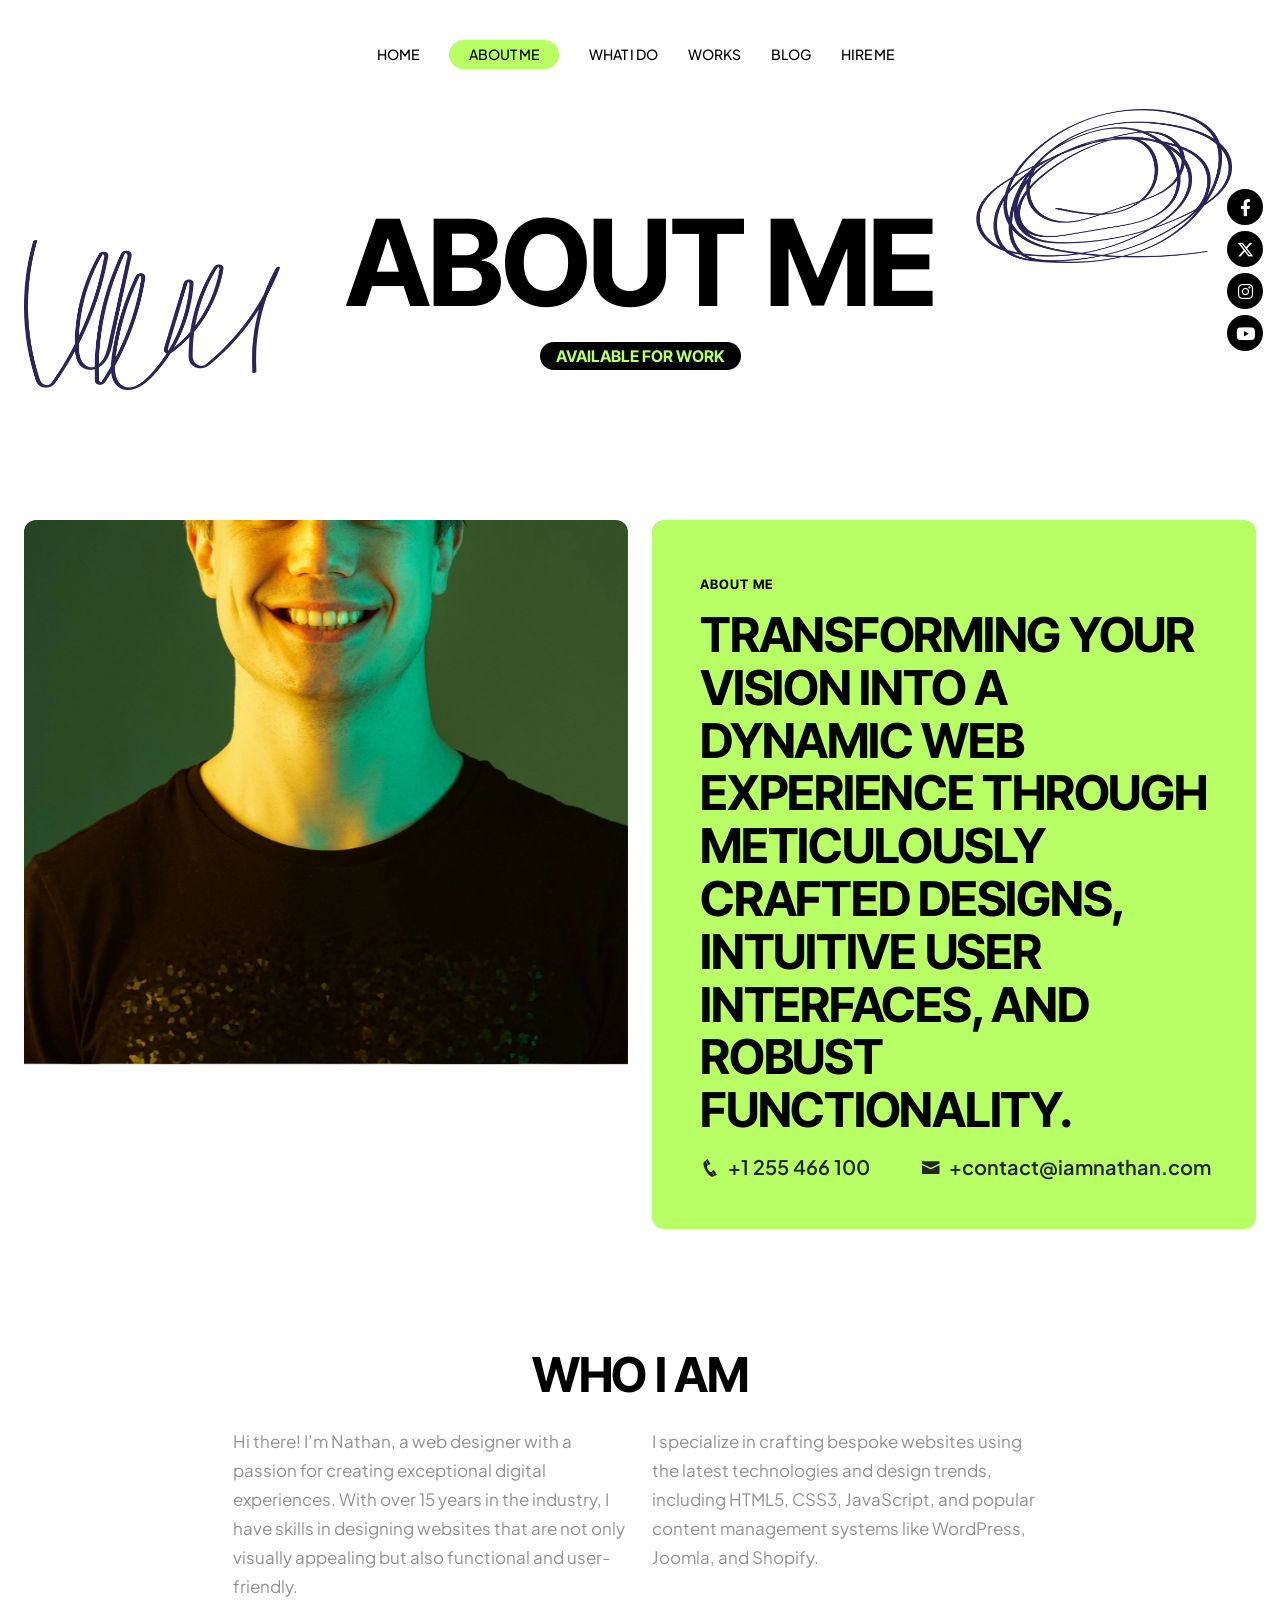
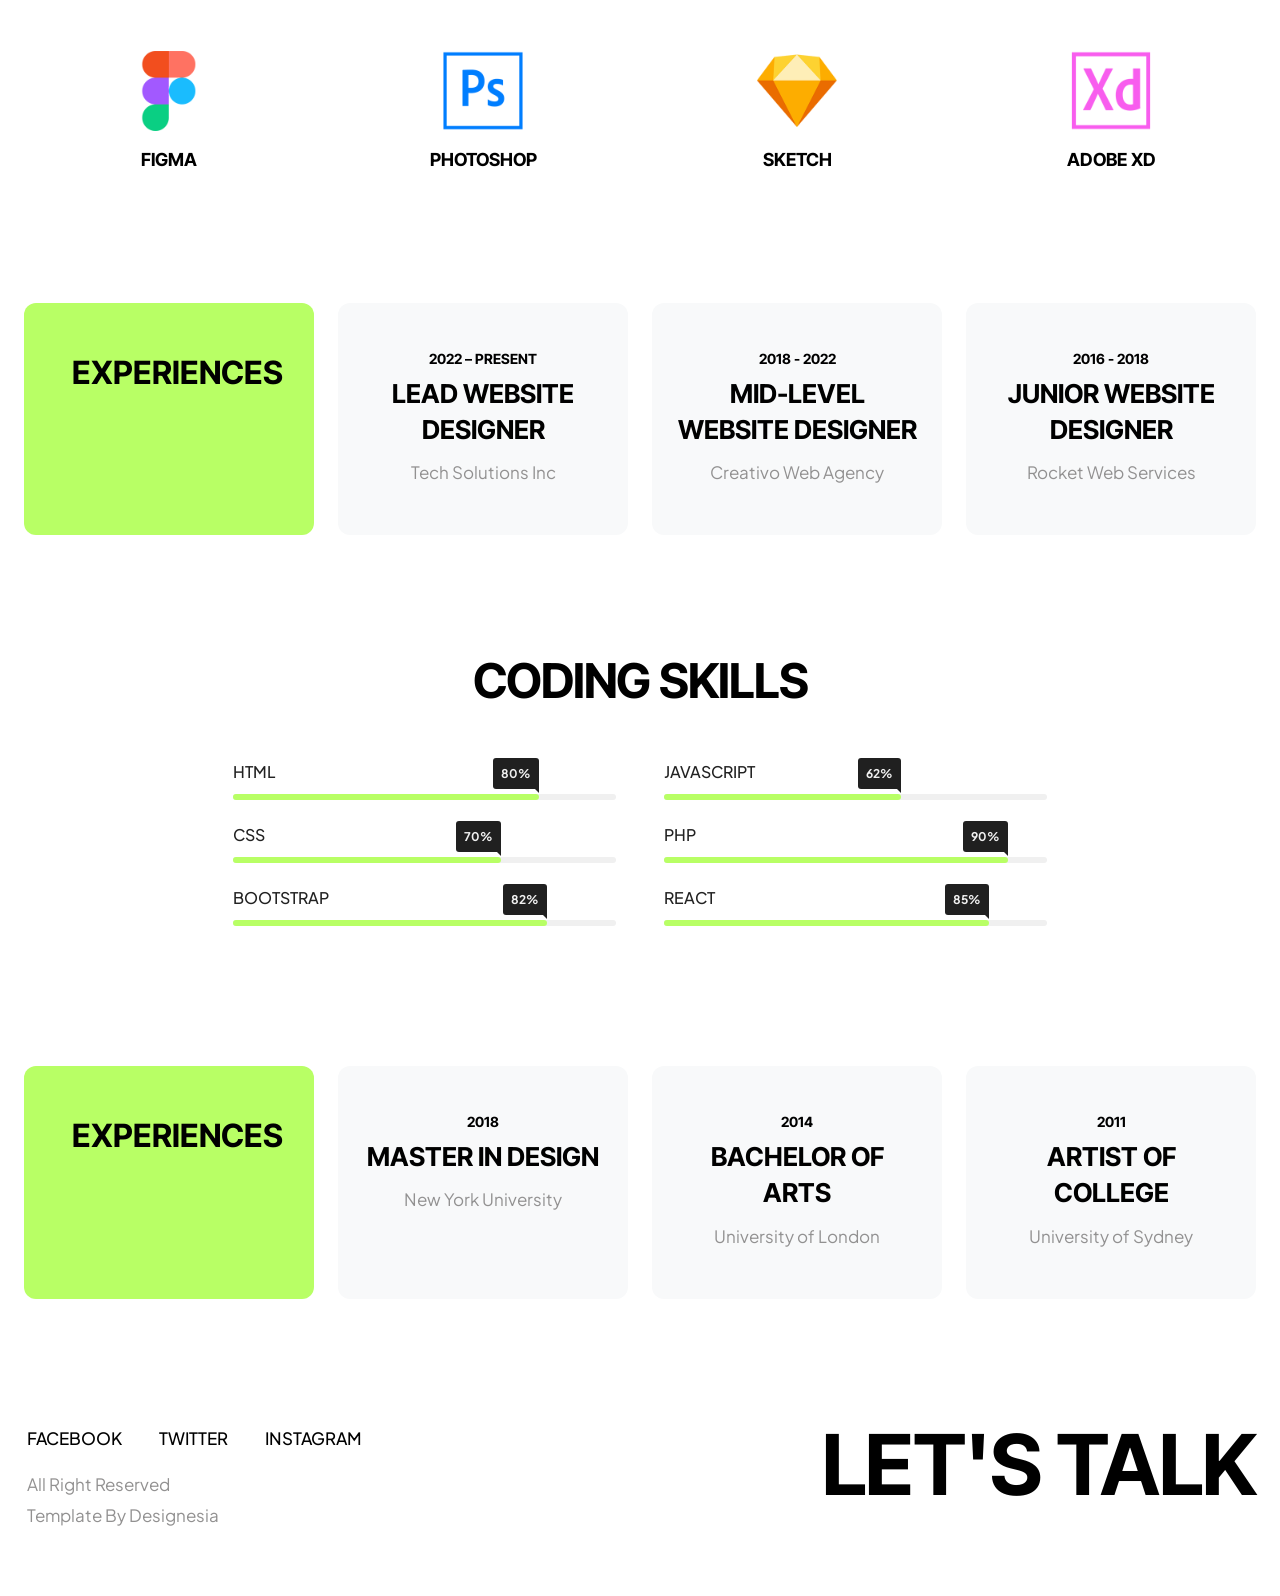
==== about.html @ c513e752 "update file" ====
<!DOCTYPE html>
<html lang="en">

<head>
    <title>Nathan Personal Website</title>
    <link rel="icon" href="images/icon.webp" type="image/gif" sizes="16x16">
    <meta content="text/html;charset=utf-8" http-equiv="Content-Type">
    <meta content="width=device-width, initial-scale=1.0" name="viewport" >
    <meta content="" name="description" >
    <meta content="" name="keywords" >
    <meta content="" name="author" >
    <!-- CSS Files
    ================================================== -->
    <link href="css/bootstrap.min.css" rel="stylesheet" type="text/css" id="bootstrap">
    <link href="css/plugins.css" rel="stylesheet" type="text/css" >
    <link href="css/style.css" rel="stylesheet" type="text/css" >
    <link href="css/coloring.css" rel="stylesheet" type="text/css" >
    <!-- color scheme -->
    <link id="colors" href="css/colors/scheme-01.css" rel="stylesheet" type="text/css" >
    <!-- color scheme -->
    <link href="css/07_custom.css" rel="stylesheet" type="text/css" >
</head>
<body>
    <div id="wrapper">
        
        <!-- page preloader begin -->
        <div id="de-loader"></div>
        <!-- page preloader close -->

        <!-- content begin -->
        <div class="section-dark no-bottom no-top" id="content">

            <div id="top"></div>

            <section class="p-4">
                <div class="container-fluid">
                    <div class="row">
                        <div class="col-lg-12">
                            <div class="text-center pt-3 text-uppercase d-menu-1 fs-14 fw-bold wow" data-wow-delay=".3s">
                                <ul>
                                    <li><a href="07_index.html">Home</a></li>
                                    <li class="active"><a href="07_about.html">About Me</a></li>
                                    <li><a href="07_services.html">What I Do</a></li>
                                    <li><a href="07_works.html">Works</a></li>
                                    <li><a href="07_blog.html">Blog</a></li>
                                    <li><a href="07_contact.html">Hire Me</a></li>
                                </ul>
                            </div>
                        </div>
                    </div>
                </div>
            </section>

            <section id="subheader" class="relative">
                <div class="container-fluid">
                    <div class="row justify-content-center">
                        <div class="col-lg-12 text-center">
                            <h1 class="fs-120 fs-xs-60 text-resize-h1 lh-0-75 mb-4">About Me</h1>
                            <h4 class="id-color bg-dark d-inline rounded-20 p-1 px-3 fs-16">Available for Work</h4>
                            <div class="spacer-single"></div>
                        </div>
                    </div>
                </div>

                <div class="sc-icons dark abs abs-middle end-0 me-4">
                    <a href="#"><i class="fa-brands fa-facebook-f"></i></a>
                    <a href="#"><i class="fa-brands fa-x-twitter"></i></a>
                    <a href="#"><i class="fa-brands fa-instagram"></i></a>
                    <a href="#"><i class="fa-brands fa-youtube"></i></a>
                </div>

                <img src="images/misc/scratches-1.webp" class="w-20 ms-4 abs abs-middle" alt="">
                <img src="images/misc/scratches-2.webp" class="w-20 me-5 abs top-0 end-0" alt="">
            </section>

            <section class="no-top px-4">
                <div class="container-fluid">                    
                    <div class="row g-4">
                        <div class="col-xl-6">
                            <div class="relative jarallax auto-height rounded-1 overflow-hidden wow fadeInUp" data-wow-delay=".6s">
                                <img src="images/misc/4.webp" class="jarallax-img" alt="">
                            </div>
                        </div>
                        <div class="col-xl-6">
                            <div class="relative rounded-1 overflow-hidden p-lg-5 p-4 pb-5 wow bg-color h-100 fadeInUp" data-wow-delay=".6s">
                                <div class="align-middle">
                                    <div class="subtitle">About Me</div>
                                    <h2 class="pb-4">Transforming your vision into a dynamic web experience through meticulously crafted designs, intuitive user interfaces, and robust functionality.</h2>
                                </div>

                                <div class="abs bottom-0 text-dark fs-20 pb-5">
                                    <div class="d-inline fw-600 me-5"><i class="icofont-phone me-2"></i>+1 255 466 100</div>
                                    <div class="d-inline fw-600"><i class="icofont-envelope me-2"></i>+contact@iamnathan.com</div>
                                </div>
                            </div>
                        </div>
                    </div>
            </section>

            <section class="no-top px-4">
                <div class="container-fluid">                    
                    <div class="row g-4 justify-content-center">                        
                        <div class="col-xl-8">
                            <div class="relative fadeInUp" data-wow-delay=".6s">
                                <div class="text-center">
                                    <h2>Who I Am</h2>  
                                </div>

                                <div class="row">
                                    <div class="col-lg-6">
                                        <p>Hi there! I’m Nathan, a web designer with a passion for creating exceptional digital experiences. With over 15 years in the industry, I have skills in designing websites that are not only visually appealing but also functional and user-friendly.</p>
                                    </div>

                                    <div class="col-lg-6">
                                        <p>I specialize in crafting bespoke websites using the latest technologies and design trends, including HTML5, CSS3, JavaScript, and popular content management systems like WordPress, Joomla, and Shopify.</p>
                                    </div>
                                </div>
                            </div>
                        </div>
                    </div>

                    <div class="spacer-single"></div>

                    <div class="row g-4">
                        <div class="col-md-3 rounded-1 wow fadeInRight" data-wow-delay=".4s">
                            <div class="text-center">
                                <img src="images/logo/figma.webp" class="w-80px mb-3" alt="">
                                <h4>Figma</h4>
                            </div>
                        </div>

                        <div class="col-md-3 rounded-1 wow fadeInRight" data-wow-delay=".5s">
                            <div class="text-center">
                                <img src="images/logo/photoshop.webp" class="w-80px mb-3" alt="">
                                <h4>Photoshop</h4>
                            </div>
                        </div>

                        <div class="col-md-3 rounded-1 wow fadeInRight" data-wow-delay=".6s">
                            <div class="text-center">
                                <img src="images/logo/sketch.webp" class="w-80px mb-3" alt="">
                                <h4>Sketch</h4>
                            </div>
                        </div>

                        <div class="col-md-3 rounded-1 wow fadeInRight" data-wow-delay=".7s">
                            <div class="text-center">
                                <img src="images/logo/xd.webp" class="w-80px mb-3" alt="">
                                <h4>Adobe XD</h4>
                            </div>
                        </div>
                    </div>
            </section>

            <section class="no-top px-4">
                <div class="container-fluid">  
                    <div class="row g-4">
                        <div class="col-xl-3">
                            <div class="relative rounded-1 overflow-hidden p-lg-5 p-4 wow bg-color h-100 fadeInUp">
                                <h3 class="fs-32">Experiences</h3>
                            </div>
                        </div>
                        <div class="col-md-3 text-center wow fadeInRight" data-wow-delay=".4s">
                            <div class="p-4 py-lg-5 py-4 bg-light h-100 rounded-1">
                                <h6>2022 – Present</h6>
                                <h3>Lead Website Designer</h3>
                                <p class="mb-0">Tech Solutions Inc</p>
                            </div>
                        </div>

                        <div class="col-md-3 text-center wow fadeInRight" data-wow-delay=".5s">
                            <div class="p-4 py-lg-5 py-4 bg-light h-100 rounded-1">
                                <h6>2018 - 2022</h6>
                                <h3>Mid-Level Website Designer</h3>
                                <p class="mb-0">Creativo Web Agency</p>
                            </div>
                        </div>

                        <div class="col-md-3 text-center wow fadeInRight" data-wow-delay=".6s">
                            <div class="p-4 py-lg-5 py-4 bg-light h-100 rounded-1">
                                <h6>2016 - 2018</h6>
                                <h3>Junior Website Designer</h3>
                                <p class="mb-0">Rocket Web Services</p>
                            </div>
                        </div>
                    </div>
                </div>
            </section>            

            <section class="no-top px-4">
                <div class="container-fluid">  
                    <div class="row g-4 justify-content-center">
                        <div class="col-lg-12">
                            <div class="text-center">
                                <h2>Coding Skills</h2>
                            </div>
                        </div>

                        <div class="col-lg-8">                            
                            <div class="row g-4 gx-5">
                                <div class="col-md-6 wow fadeInRight" data-wow-delay=".4s">
                                    <div class="d-skills-bar">
                                      <div class="d-bar">
                                        <div class="d-skill" data-value="80%">
                                            <div class="d-info">
                                              <span>HTML</span>
                                            </div>
                                            <div class="d-progress-line"><span class="d-fill-line"></span></div>
                                        </div>

                                        <div class="d-skill" data-value="70%">
                                            <div class="d-info">
                                              <span>CSS</span>
                                            </div>
                                            <div class="d-progress-line"><span class="d-fill-line"></span></div>
                                        </div>

                                        <div class="d-skill" data-value="82%">
                                            <div class="d-info">
                                              <span>BOOTSTRAP</span>
                                            </div>
                                            <div class="d-progress-line"><span class="d-fill-line"></span></div>
                                        </div>

                                    </div>
                                </div>
                            </div>

                            <div class="col-md-6 wow fadeInRight" data-wow-delay=".5s">
                                <div class="d-skills-bar">
                                    <div class="d-bar">
                                        <div class="d-skill" data-value="62%">
                                            <div class="d-info">
                                              <span>JAVASCRIPT</span>
                                            </div>
                                            <div class="d-progress-line"><span class="d-fill-line"></span></div>
                                        </div>

                                        <div class="d-skill" data-value="90%">
                                            <div class="d-info">
                                              <span>PHP</span>
                                            </div>
                                            <div class="d-progress-line"><span class="d-fill-line"></span></div>
                                        </div>

                                        <div class="d-skill" data-value="85%">
                                            <div class="d-info">
                                              <span>REACT</span>
                                            </div>
                                            <div class="d-progress-line"><span class="d-fill-line"></span></div>
                                        </div>
                                    </div>
                                </div>
                            </div>

                        </div>
                    </div>
                </div>
            </section>

            <section class="no-top px-4">
                <div class="container-fluid">  
                    <div class="row g-4">
                        <div class="col-md-3">
                            <div class="relative rounded-1 overflow-hidden p-lg-5 p-4 wow bg-color h-100 fadeInUp">
                                <h3 class="fs-32">Experiences</h3>
                            </div>
                        </div>
                        
                        <div class="col-md-3 text-center wow fadeInRight" data-wow-delay=".4s">
                            <div class="p-4 py-lg-5 py-4 bg-light h-100 rounded-1">
                                <h6>2018</h6>
                                <h3>Master in Design</h3>
                                <p class="mb-0">New York University</p>
                            </div>
                        </div>

                        <div class="col-md-3 text-center wow fadeInRight" data-wow-delay=".5s">
                            <div class="p-4 py-lg-5 py-4 bg-light h-100 rounded-1">
                                <h6>2014</h6>
                                <h3>Bachelor of Arts</h3>
                                <p class="mb-0">University of London</p>
                            </div>
                        </div>

                        <div class="col-md-3 text-center wow fadeInRight" data-wow-delay=".6s">
                            <div class="p-4 py-lg-5 py-4 bg-light h-100 rounded-1">
                                <h6>2011</h6>
                                <h3>Artist of College</h3>
                                <p class="mb-0">University of Sydney</p>
                            </div>
                        </div>
                    </div>
                </div>
            </section>
        </div>
        <!-- content close -->
        
        <!-- footer begin -->
        <footer>
            <div class="container-fluid">
                <div class="px-2">
                    <div class="row g-4 align-items-center">
                        <div class="col-lg-6">
                            <div class="d-menu-1 wow" data-wow-delay=".3s">
                                <ul>
                                    <li><a href="#">Facebook</a></li>
                                    <li><a href="#">Twitter</a></li>
                                    <li><a href="#">Instagram</a></li>
                                </ul>

                                <p class="no-bottom">All Right Reserved<br>Template By Designesia</p>

                            </div>
                        </div>

                        <div class="col-lg-6 text-lg-end">
                            <a href="07_contact.html">
                                <h2 class="fs-84 fw-800 pe-3 shuffle wow fadeInLeft" data-wow-delay=".3s">Let's Talk</h2>
                            </a>
                        </div>
                    </div>
                </div>
            </div>
        </footer>
        <!-- footer close -->
    </div>


    <!-- Javascript Files
    ================================================== -->
    <script src="js/plugins.js"></script>
    <script src="js/designesia.js"></script>
    <script src="js/custom-marquee.js"></script>

</body>
</html>
---- css/plugins.css ----
@charset "UTF-8";
/*!
 * animate.css -http://daneden.me/animate
 * Version - 3.5.1
 * Licensed under the MIT license - http://opensource.org/licenses/MIT
 *
 * Copyright (c) 2016 Daniel Eden
 */
 .animated{-webkit-animation-duration:.5s;animation-duration:.5s;-webkit-animation-fill-mode:both;animation-fill-mode:both}.animated.infinite{-webkit-animation-iteration-count:infinite;animation-iteration-count:infinite}.animated.hinge{-webkit-animation-duration:2s;animation-duration:2s}.animated.flipOutX,.animated.flipOutY,.animated.bounceIn,.animated.bounceOut{-webkit-animation-duration:.75s;animation-duration:.75s}@-webkit-keyframes bounce{from,20%,53%,80%,to{-webkit-animation-timing-function:cubic-bezier(.215,.61,.355,1);animation-timing-function:cubic-bezier(.215,.61,.355,1);-webkit-transform:translate3d(0,0,0);transform:translate3d(0,0,0)}40%,43%{-webkit-animation-timing-function:cubic-bezier(.755,.05,.855,.06);animation-timing-function:cubic-bezier(.755,.05,.855,.06);-webkit-transform:translate3d(0,-30px,0);transform:translate3d(0,-30px,0)}70%{-webkit-animation-timing-function:cubic-bezier(.755,.05,.855,.06);animation-timing-function:cubic-bezier(.755,.05,.855,.06);-webkit-transform:translate3d(0,-15px,0);transform:translate3d(0,-15px,0)}90%{-webkit-transform:translate3d(0,-4px,0);transform:translate3d(0,-4px,0)}}@keyframes bounce{from,20%,53%,80%,to{-webkit-animation-timing-function:cubic-bezier(.215,.61,.355,1);animation-timing-function:cubic-bezier(.215,.61,.355,1);-webkit-transform:translate3d(0,0,0);transform:translate3d(0,0,0)}40%,43%{-webkit-animation-timing-function:cubic-bezier(.755,.05,.855,.06);animation-timing-function:cubic-bezier(.755,.05,.855,.06);-webkit-transform:translate3d(0,-30px,0);transform:translate3d(0,-30px,0)}70%{-webkit-animation-timing-function:cubic-bezier(.755,.05,.855,.06);animation-timing-function:cubic-bezier(.755,.05,.855,.06);-webkit-transform:translate3d(0,-15px,0);transform:translate3d(0,-15px,0)}90%{-webkit-transform:translate3d(0,-4px,0);transform:translate3d(0,-4px,0)}}.bounce{-webkit-animation-name:bounce;animation-name:bounce;-webkit-transform-origin:center bottom;transform-origin:center bottom}@-webkit-keyframes flash{from,50%,to{opacity:1}25%,75%{opacity:0}}@keyframes flash{from,50%,to{opacity:1}25%,75%{opacity:0}}.flash{-webkit-animation-name:flash;animation-name:flash}@-webkit-keyframes pulse{from{-webkit-transform:scale3d(1,1,1);transform:scale3d(1,1,1)}50%{-webkit-transform:scale3d(1.05,1.05,1.05);transform:scale3d(1.05,1.05,1.05)}to{-webkit-transform:scale3d(1,1,1);transform:scale3d(1,1,1)}}@keyframes pulse{from{-webkit-transform:scale3d(1,1,1);transform:scale3d(1,1,1)}50%{-webkit-transform:scale3d(1.05,1.05,1.05);transform:scale3d(1.05,1.05,1.05)}to{-webkit-transform:scale3d(1,1,1);transform:scale3d(1,1,1)}}.pulse{-webkit-animation-name:pulse;animation-name:pulse}@-webkit-keyframes rubberBand{from{-webkit-transform:scale3d(1,1,1);transform:scale3d(1,1,1)}30%{-webkit-transform:scale3d(1.25,.75,1);transform:scale3d(1.25,.75,1)}40%{-webkit-transform:scale3d(.75,1.25,1);transform:scale3d(.75,1.25,1)}50%{-webkit-transform:scale3d(1.15,.85,1);transform:scale3d(1.15,.85,1)}65%{-webkit-transform:scale3d(.95,1.05,1);transform:scale3d(.95,1.05,1)}75%{-webkit-transform:scale3d(1.05,.95,1);transform:scale3d(1.05,.95,1)}to{-webkit-transform:scale3d(1,1,1);transform:scale3d(1,1,1)}}@keyframes rubberBand{from{-webkit-transform:scale3d(1,1,1);transform:scale3d(1,1,1)}30%{-webkit-transform:scale3d(1.25,.75,1);transform:scale3d(1.25,.75,1)}40%{-webkit-transform:scale3d(.75,1.25,1);transform:scale3d(.75,1.25,1)}50%{-webkit-transform:scale3d(1.15,.85,1);transform:scale3d(1.15,.85,1)}65%{-webkit-transform:scale3d(.95,1.05,1);transform:scale3d(.95,1.05,1)}75%{-webkit-transform:scale3d(1.05,.95,1);transform:scale3d(1.05,.95,1)}to{-webkit-transform:scale3d(1,1,1);transform:scale3d(1,1,1)}}.rubberBand{-webkit-animation-name:rubberBand;animation-name:rubberBand}@-webkit-keyframes shake{from,to{-webkit-transform:translate3d(0,0,0);transform:translate3d(0,0,0)}10%,30%,50%,70%,90%{-webkit-transform:translate3d(-10px,0,0);transform:translate3d(-10px,0,0)}20%,40%,60%,80%{-webkit-transform:translate3d(10px,0,0);transform:translate3d(10px,0,0)}}@keyframes shake{from,to{-webkit-transform:translate3d(0,0,0);transform:translate3d(0,0,0)}10%,30%,50%,70%,90%{-webkit-transform:translate3d(-10px,0,0);transform:translate3d(-10px,0,0)}20%,40%,60%,80%{-webkit-transform:translate3d(10px,0,0);transform:translate3d(10px,0,0)}}.shake{-webkit-animation-name:shake;animation-name:shake}@-webkit-keyframes headShake{0%{-webkit-transform:translateX(0);transform:translateX(0)}6.5%{-webkit-transform:translateX(-6px) rotateY(-9deg);transform:translateX(-6px) rotateY(-9deg)}18.5%{-webkit-transform:translateX(5px) rotateY(7deg);transform:translateX(5px) rotateY(7deg)}31.5%{-webkit-transform:translateX(-3px) rotateY(-5deg);transform:translateX(-3px) rotateY(-5deg)}43.5%{-webkit-transform:translateX(2px) rotateY(3deg);transform:translateX(2px) rotateY(3deg)}50%{-webkit-transform:translateX(0);transform:translateX(0)}}@keyframes headShake{0%{-webkit-transform:translateX(0);transform:translateX(0)}6.5%{-webkit-transform:translateX(-6px) rotateY(-9deg);transform:translateX(-6px) rotateY(-9deg)}18.5%{-webkit-transform:translateX(5px) rotateY(7deg);transform:translateX(5px) rotateY(7deg)}31.5%{-webkit-transform:translateX(-3px) rotateY(-5deg);transform:translateX(-3px) rotateY(-5deg)}43.5%{-webkit-transform:translateX(2px) rotateY(3deg);transform:translateX(2px) rotateY(3deg)}50%{-webkit-transform:translateX(0);transform:translateX(0)}}.headShake{-webkit-animation-timing-function:ease-in-out;animation-timing-function:ease-in-out;-webkit-animation-name:headShake;animation-name:headShake}@-webkit-keyframes swing{20%{-webkit-transform:rotate3d(0,0,1,15deg);transform:rotate3d(0,0,1,15deg)}40%{-webkit-transform:rotate3d(0,0,1,-10deg);transform:rotate3d(0,0,1,-10deg)}60%{-webkit-transform:rotate3d(0,0,1,5deg);transform:rotate3d(0,0,1,5deg)}80%{-webkit-transform:rotate3d(0,0,1,-5deg);transform:rotate3d(0,0,1,-5deg)}to{-webkit-transform:rotate3d(0,0,1,0deg);transform:rotate3d(0,0,1,0deg)}}@keyframes swing{20%{-webkit-transform:rotate3d(0,0,1,15deg);transform:rotate3d(0,0,1,15deg)}40%{-webkit-transform:rotate3d(0,0,1,-10deg);transform:rotate3d(0,0,1,-10deg)}60%{-webkit-transform:rotate3d(0,0,1,5deg);transform:rotate3d(0,0,1,5deg)}80%{-webkit-transform:rotate3d(0,0,1,-5deg);transform:rotate3d(0,0,1,-5deg)}to{-webkit-transform:rotate3d(0,0,1,0deg);transform:rotate3d(0,0,1,0deg)}}.swing{-webkit-transform-origin:top center;transform-origin:top center;-webkit-animation-name:swing;animation-name:swing}@-webkit-keyframes tada{from{-webkit-transform:scale3d(1,1,1);transform:scale3d(1,1,1)}10%,20%{-webkit-transform:scale3d(.9,.9,.9) rotate3d(0,0,1,-3deg);transform:scale3d(.9,.9,.9) rotate3d(0,0,1,-3deg)}30%,50%,70%,90%{-webkit-transform:scale3d(1.1,1.1,1.1) rotate3d(0,0,1,3deg);transform:scale3d(1.1,1.1,1.1) rotate3d(0,0,1,3deg)}40%,60%,80%{-webkit-transform:scale3d(1.1,1.1,1.1) rotate3d(0,0,1,-3deg);transform:scale3d(1.1,1.1,1.1) rotate3d(0,0,1,-3deg)}to{-webkit-transform:scale3d(1,1,1);transform:scale3d(1,1,1)}}@keyframes tada{from{-webkit-transform:scale3d(1,1,1);transform:scale3d(1,1,1)}10%,20%{-webkit-transform:scale3d(.9,.9,.9) rotate3d(0,0,1,-3deg);transform:scale3d(.9,.9,.9) rotate3d(0,0,1,-3deg)}30%,50%,70%,90%{-webkit-transform:scale3d(1.1,1.1,1.1) rotate3d(0,0,1,3deg);transform:scale3d(1.1,1.1,1.1) rotate3d(0,0,1,3deg)}40%,60%,80%{-webkit-transform:scale3d(1.1,1.1,1.1) rotate3d(0,0,1,-3deg);transform:scale3d(1.1,1.1,1.1) rotate3d(0,0,1,-3deg)}to{-webkit-transform:scale3d(1,1,1);transform:scale3d(1,1,1)}}.tada{-webkit-animation-name:tada;animation-name:tada}@-webkit-keyframes wobble{from{-webkit-transform:none;transform:none}15%{-webkit-transform:translate3d(-25%,0,0) rotate3d(0,0,1,-5deg);transform:translate3d(-25%,0,0) rotate3d(0,0,1,-5deg)}30%{-webkit-transform:translate3d(20%,0,0) rotate3d(0,0,1,3deg);transform:translate3d(20%,0,0) rotate3d(0,0,1,3deg)}45%{-webkit-transform:translate3d(-15%,0,0) rotate3d(0,0,1,-3deg);transform:translate3d(-15%,0,0) rotate3d(0,0,1,-3deg)}60%{-webkit-transform:translate3d(10%,0,0) rotate3d(0,0,1,2deg);transform:translate3d(10%,0,0) rotate3d(0,0,1,2deg)}75%{-webkit-transform:translate3d(-5%,0,0) rotate3d(0,0,1,-1deg);transform:translate3d(-5%,0,0) rotate3d(0,0,1,-1deg)}to{-webkit-transform:none;transform:none}}@keyframes wobble{from{-webkit-transform:none;transform:none}15%{-webkit-transform:translate3d(-25%,0,0) rotate3d(0,0,1,-5deg);transform:translate3d(-25%,0,0) rotate3d(0,0,1,-5deg)}30%{-webkit-transform:translate3d(20%,0,0) rotate3d(0,0,1,3deg);transform:translate3d(20%,0,0) rotate3d(0,0,1,3deg)}45%{-webkit-transform:translate3d(-15%,0,0) rotate3d(0,0,1,-3deg);transform:translate3d(-15%,0,0) rotate3d(0,0,1,-3deg)}60%{-webkit-transform:translate3d(10%,0,0) rotate3d(0,0,1,2deg);transform:translate3d(10%,0,0) rotate3d(0,0,1,2deg)}75%{-webkit-transform:translate3d(-5%,0,0) rotate3d(0,0,1,-1deg);transform:translate3d(-5%,0,0) rotate3d(0,0,1,-1deg)}to{-webkit-transform:none;transform:none}}.wobble{-webkit-animation-name:wobble;animation-name:wobble}@-webkit-keyframes jello{from,11.1%,to{-webkit-transform:none;transform:none}22.2%{-webkit-transform:skewX(-12.5deg) skewY(-12.5deg);transform:skewX(-12.5deg) skewY(-12.5deg)}33.3%{-webkit-transform:skewX(6.25deg) skewY(6.25deg);transform:skewX(6.25deg) skewY(6.25deg)}44.4%{-webkit-transform:skewX(-3.125deg) skewY(-3.125deg);transform:skewX(-3.125deg) skewY(-3.125deg)}55.5%{-webkit-transform:skewX(1.5625deg) skewY(1.5625deg);transform:skewX(1.5625deg) skewY(1.5625deg)}66.6%{-webkit-transform:skewX(-0.78125deg) skewY(-0.78125deg);transform:skewX(-0.78125deg) skewY(-0.78125deg)}77.7%{-webkit-transform:skewX(0.390625deg) skewY(0.390625deg);transform:skewX(0.390625deg) skewY(0.390625deg)}88.8%{-webkit-transform:skewX(-0.1953125deg) skewY(-0.1953125deg);transform:skewX(-0.1953125deg) skewY(-0.1953125deg)}}@keyframes jello{from,11.1%,to{-webkit-transform:none;transform:none}22.2%{-webkit-transform:skewX(-12.5deg) skewY(-12.5deg);transform:skewX(-12.5deg) skewY(-12.5deg)}33.3%{-webkit-transform:skewX(6.25deg) skewY(6.25deg);transform:skewX(6.25deg) skewY(6.25deg)}44.4%{-webkit-transform:skewX(-3.125deg) skewY(-3.125deg);transform:skewX(-3.125deg) skewY(-3.125deg)}55.5%{-webkit-transform:skewX(1.5625deg) skewY(1.5625deg);transform:skewX(1.5625deg) skewY(1.5625deg)}66.6%{-webkit-transform:skewX(-0.78125deg) skewY(-0.78125deg);transform:skewX(-0.78125deg) skewY(-0.78125deg)}77.7%{-webkit-transform:skewX(0.390625deg) skewY(0.390625deg);transform:skewX(0.390625deg) skewY(0.390625deg)}88.8%{-webkit-transform:skewX(-0.1953125deg) skewY(-0.1953125deg);transform:skewX(-0.1953125deg) skewY(-0.1953125deg)}}.jello{-webkit-animation-name:jello;animation-name:jello;-webkit-transform-origin:center;transform-origin:center}@-webkit-keyframes bounceIn{from,20%,40%,60%,80%,to{-webkit-animation-timing-function:cubic-bezier(.215,.61,.355,1);animation-timing-function:cubic-bezier(.215,.61,.355,1)}0%{opacity:0;-webkit-transform:scale3d(.3,.3,.3);transform:scale3d(.3,.3,.3)}20%{-webkit-transform:scale3d(1.1,1.1,1.1);transform:scale3d(1.1,1.1,1.1)}40%{-webkit-transform:scale3d(.9,.9,.9);transform:scale3d(.9,.9,.9)}60%{opacity:1;-webkit-transform:scale3d(1.03,1.03,1.03);transform:scale3d(1.03,1.03,1.03)}80%{-webkit-transform:scale3d(.97,.97,.97);transform:scale3d(.97,.97,.97)}to{opacity:1;-webkit-transform:scale3d(1,1,1);transform:scale3d(1,1,1)}}@keyframes bounceIn{from,20%,40%,60%,80%,to{-webkit-animation-timing-function:cubic-bezier(.215,.61,.355,1);animation-timing-function:cubic-bezier(.215,.61,.355,1)}0%{opacity:0;-webkit-transform:scale3d(.3,.3,.3);transform:scale3d(.3,.3,.3)}20%{-webkit-transform:scale3d(1.1,1.1,1.1);transform:scale3d(1.1,1.1,1.1)}40%{-webkit-transform:scale3d(.9,.9,.9);transform:scale3d(.9,.9,.9)}60%{opacity:1;-webkit-transform:scale3d(1.03,1.03,1.03);transform:scale3d(1.03,1.03,1.03)}80%{-webkit-transform:scale3d(.97,.97,.97);transform:scale3d(.97,.97,.97)}to{opacity:1;-webkit-transform:scale3d(1,1,1);transform:scale3d(1,1,1)}}.bounceIn{-webkit-animation-name:bounceIn;animation-name:bounceIn}@-webkit-keyframes bounceInDown{from,60%,75%,90%,to{-webkit-animation-timing-function:cubic-bezier(.215,.61,.355,1);animation-timing-function:cubic-bezier(.215,.61,.355,1)}0%{opacity:0;-webkit-transform:translate3d(0,-3000px,0);transform:translate3d(0,-3000px,0)}60%{opacity:1;-webkit-transform:translate3d(0,25px,0);transform:translate3d(0,25px,0)}75%{-webkit-transform:translate3d(0,-10px,0);transform:translate3d(0,-10px,0)}90%{-webkit-transform:translate3d(0,5px,0);transform:translate3d(0,5px,0)}to{-webkit-transform:none;transform:none}}@keyframes bounceInDown{from,60%,75%,90%,to{-webkit-animation-timing-function:cubic-bezier(.215,.61,.355,1);animation-timing-function:cubic-bezier(.215,.61,.355,1)}0%{opacity:0;-webkit-transform:translate3d(0,-3000px,0);transform:translate3d(0,-3000px,0)}60%{opacity:1;-webkit-transform:translate3d(0,25px,0);transform:translate3d(0,25px,0)}75%{-webkit-transform:translate3d(0,-10px,0);transform:translate3d(0,-10px,0)}90%{-webkit-transform:translate3d(0,5px,0);transform:translate3d(0,5px,0)}to{-webkit-transform:none;transform:none}}.bounceInDown{-webkit-animation-name:bounceInDown;animation-name:bounceInDown}@-webkit-keyframes bounceInLeft{from,60%,75%,90%,to{-webkit-animation-timing-function:cubic-bezier(.215,.61,.355,1);animation-timing-function:cubic-bezier(.215,.61,.355,1)}0%{opacity:0;-webkit-transform:translate3d(-3000px,0,0);transform:translate3d(-3000px,0,0)}60%{opacity:1;-webkit-transform:translate3d(25px,0,0);transform:translate3d(25px,0,0)}75%{-webkit-transform:translate3d(-10px,0,0);transform:translate3d(-10px,0,0)}90%{-webkit-transform:translate3d(5px,0,0);transform:translate3d(5px,0,0)}to{-webkit-transform:none;transform:none}}@keyframes bounceInLeft{from,60%,75%,90%,to{-webkit-animation-timing-function:cubic-bezier(.215,.61,.355,1);animation-timing-function:cubic-bezier(.215,.61,.355,1)}0%{opacity:0;-webkit-transform:translate3d(-3000px,0,0);transform:translate3d(-3000px,0,0)}60%{opacity:1;-webkit-transform:translate3d(25px,0,0);transform:translate3d(25px,0,0)}75%{-webkit-transform:translate3d(-10px,0,0);transform:translate3d(-10px,0,0)}90%{-webkit-transform:translate3d(5px,0,0);transform:translate3d(5px,0,0)}to{-webkit-transform:none;transform:none}}.bounceInLeft{-webkit-animation-name:bounceInLeft;animation-name:bounceInLeft}@-webkit-keyframes bounceInRight{from,60%,75%,90%,to{-webkit-animation-timing-function:cubic-bezier(.215,.61,.355,1);animation-timing-function:cubic-bezier(.215,.61,.355,1)}from{opacity:0;-webkit-transform:translate3d(3000px,0,0);transform:translate3d(3000px,0,0)}60%{opacity:1;-webkit-transform:translate3d(-25px,0,0);transform:translate3d(-25px,0,0)}75%{-webkit-transform:translate3d(10px,0,0);transform:translate3d(10px,0,0)}90%{-webkit-transform:translate3d(-5px,0,0);transform:translate3d(-5px,0,0)}to{-webkit-transform:none;transform:none}}@keyframes bounceInRight{from,60%,75%,90%,to{-webkit-animation-timing-function:cubic-bezier(.215,.61,.355,1);animation-timing-function:cubic-bezier(.215,.61,.355,1)}from{opacity:0;-webkit-transform:translate3d(3000px,0,0);transform:translate3d(3000px,0,0)}60%{opacity:1;-webkit-transform:translate3d(-25px,0,0);transform:translate3d(-25px,0,0)}75%{-webkit-transform:translate3d(10px,0,0);transform:translate3d(10px,0,0)}90%{-webkit-transform:translate3d(-5px,0,0);transform:translate3d(-5px,0,0)}to{-webkit-transform:none;transform:none}}.bounceInRight{-webkit-animation-name:bounceInRight;animation-name:bounceInRight}@-webkit-keyframes bounceInUp{from,60%,75%,90%,to{-webkit-animation-timing-function:cubic-bezier(.215,.61,.355,1);animation-timing-function:cubic-bezier(.215,.61,.355,1)}from{opacity:0;-webkit-transform:translate3d(0,3000px,0);transform:translate3d(0,3000px,0)}60%{opacity:1;-webkit-transform:translate3d(0,-20px,0);transform:translate3d(0,-20px,0)}75%{-webkit-transform:translate3d(0,10px,0);transform:translate3d(0,10px,0)}90%{-webkit-transform:translate3d(0,-5px,0);transform:translate3d(0,-5px,0)}to{-webkit-transform:translate3d(0,0,0);transform:translate3d(0,0,0)}}@keyframes bounceInUp{from,60%,75%,90%,to{-webkit-animation-timing-function:cubic-bezier(.215,.61,.355,1);animation-timing-function:cubic-bezier(.215,.61,.355,1)}from{opacity:0;-webkit-transform:translate3d(0,3000px,0);transform:translate3d(0,3000px,0)}60%{opacity:1;-webkit-transform:translate3d(0,-20px,0);transform:translate3d(0,-20px,0)}75%{-webkit-transform:translate3d(0,10px,0);transform:translate3d(0,10px,0)}90%{-webkit-transform:translate3d(0,-5px,0);transform:translate3d(0,-5px,0)}to{-webkit-transform:translate3d(0,0,0);transform:translate3d(0,0,0)}}.bounceInUp{-webkit-animation-name:bounceInUp;animation-name:bounceInUp}@-webkit-keyframes bounceOut{20%{-webkit-transform:scale3d(.9,.9,.9);transform:scale3d(.9,.9,.9)}50%,55%{opacity:1;-webkit-transform:scale3d(1.1,1.1,1.1);transform:scale3d(1.1,1.1,1.1)}to{opacity:0;-webkit-transform:scale3d(.3,.3,.3);transform:scale3d(.3,.3,.3)}}@keyframes bounceOut{20%{-webkit-transform:scale3d(.9,.9,.9);transform:scale3d(.9,.9,.9)}50%,55%{opacity:1;-webkit-transform:scale3d(1.1,1.1,1.1);transform:scale3d(1.1,1.1,1.1)}to{opacity:0;-webkit-transform:scale3d(.3,.3,.3);transform:scale3d(.3,.3,.3)}}.bounceOut{-webkit-animation-name:bounceOut;animation-name:bounceOut}@-webkit-keyframes bounceOutDown{20%{-webkit-transform:translate3d(0,10px,0);transform:translate3d(0,10px,0)}40%,45%{opacity:1;-webkit-transform:translate3d(0,-20px,0);transform:translate3d(0,-20px,0)}to{opacity:0;-webkit-transform:translate3d(0,2000px,0);transform:translate3d(0,2000px,0)}}@keyframes bounceOutDown{20%{-webkit-transform:translate3d(0,10px,0);transform:translate3d(0,10px,0)}40%,45%{opacity:1;-webkit-transform:translate3d(0,-20px,0);transform:translate3d(0,-20px,0)}to{opacity:0;-webkit-transform:translate3d(0,2000px,0);transform:translate3d(0,2000px,0)}}.bounceOutDown{-webkit-animation-name:bounceOutDown;animation-name:bounceOutDown}@-webkit-keyframes bounceOutLeft{20%{opacity:1;-webkit-transform:translate3d(20px,0,0);transform:translate3d(20px,0,0)}to{opacity:0;-webkit-transform:translate3d(-2000px,0,0);transform:translate3d(-2000px,0,0)}}@keyframes bounceOutLeft{20%{opacity:1;-webkit-transform:translate3d(20px,0,0);transform:translate3d(20px,0,0)}to{opacity:0;-webkit-transform:translate3d(-2000px,0,0);transform:translate3d(-2000px,0,0)}}.bounceOutLeft{-webkit-animation-name:bounceOutLeft;animation-name:bounceOutLeft}@-webkit-keyframes bounceOutRight{20%{opacity:1;-webkit-transform:translate3d(-20px,0,0);transform:translate3d(-20px,0,0)}to{opacity:0;-webkit-transform:translate3d(2000px,0,0);transform:translate3d(2000px,0,0)}}@keyframes bounceOutRight{20%{opacity:1;-webkit-transform:translate3d(-20px,0,0);transform:translate3d(-20px,0,0)}to{opacity:0;-webkit-transform:translate3d(2000px,0,0);transform:translate3d(2000px,0,0)}}.bounceOutRight{-webkit-animation-name:bounceOutRight;animation-name:bounceOutRight}@-webkit-keyframes bounceOutUp{20%{-webkit-transform:translate3d(0,-10px,0);transform:translate3d(0,-10px,0)}40%,45%{opacity:1;-webkit-transform:translate3d(0,20px,0);transform:translate3d(0,20px,0)}to{opacity:0;-webkit-transform:translate3d(0,-2000px,0);transform:translate3d(0,-2000px,0)}}@keyframes bounceOutUp{20%{-webkit-transform:translate3d(0,-10px,0);transform:translate3d(0,-10px,0)}40%,45%{opacity:1;-webkit-transform:translate3d(0,20px,0);transform:translate3d(0,20px,0)}to{opacity:0;-webkit-transform:translate3d(0,-2000px,0);transform:translate3d(0,-2000px,0)}}.bounceOutUp{-webkit-animation-name:bounceOutUp;animation-name:bounceOutUp}@-webkit-keyframes fadeIn{from{opacity:0}to{opacity:1}}@keyframes fadeIn{from{opacity:0}to{opacity:1}}.fadeIn{-webkit-animation-name:fadeIn;animation-name:fadeIn}@-webkit-keyframes fadeInDown{from{opacity:0;-webkit-transform:translate3d(0,-30%,0);transform:translate3d(0,-30%,0)}to{opacity:1;-webkit-transform:none;transform:none}}@keyframes fadeInDown{from{opacity:0;-webkit-transform:translate3d(0,-30%,0);transform:translate3d(0,-30%,0)}to{opacity:1;-webkit-transform:none;transform:none}}.fadeInDown{-webkit-animation-name:fadeInDown;animation-name:fadeInDown}@-webkit-keyframes fadeInDownBig{from{opacity:0;-webkit-transform:translate3d(0,-2000px,0);transform:translate3d(0,-2000px,0)}to{opacity:1;-webkit-transform:none;transform:none}}@keyframes fadeInDownBig{from{opacity:0;-webkit-transform:translate3d(0,-2000px,0);transform:translate3d(0,-2000px,0)}to{opacity:1;-webkit-transform:none;transform:none}}.fadeInDownBig{-webkit-animation-name:fadeInDownBig;animation-name:fadeInDownBig}@-webkit-keyframes fadeInLeft{from{opacity:0;-webkit-transform:translate3d(-10%,0,0);transform:translate3d(-10%,0,0)}to{opacity:1;-webkit-transform:none;transform:none}}@keyframes fadeInLeft{from{opacity:0;-webkit-transform:translate3d(-10%,0,0);transform:translate3d(-10%,0,0)}to{opacity:1;-webkit-transform:none;transform:none}}.fadeInLeft{-webkit-animation-name:fadeInLeft;animation-name:fadeInLeft}@-webkit-keyframes fadeInLeftBig{from{opacity:0;-webkit-transform:translate3d(-2000px,0,0);transform:translate3d(-2000px,0,0)}to{opacity:1;-webkit-transform:none;transform:none}}@keyframes fadeInLeftBig{from{opacity:0;-webkit-transform:translate3d(-2000px,0,0);transform:translate3d(-2000px,0,0)}to{opacity:1;-webkit-transform:none;transform:none}}.fadeInLeftBig{-webkit-animation-name:fadeInLeftBig;animation-name:fadeInLeftBig}@-webkit-keyframes fadeInRight{from{opacity:0;-webkit-transform:translate3d(10%,0,0);transform:translate3d(10%,0,0)}to{opacity:1;-webkit-transform:none;transform:none}}@keyframes fadeInRight{from{opacity:0;-webkit-transform:translate3d(10%,0,0);transform:translate3d(10%,0,0)}to{opacity:1;-webkit-transform:none;transform:none}}.fadeInRight{-webkit-animation-name:fadeInRight;animation-name:fadeInRight}@-webkit-keyframes fadeInRightBig{from{opacity:0;-webkit-transform:translate3d(2000px,0,0);transform:translate3d(2000px,0,0)}to{opacity:1;-webkit-transform:none;transform:none}}@keyframes fadeInRightBig{from{opacity:0;-webkit-transform:translate3d(2000px,0,0);transform:translate3d(2000px,0,0)}to{opacity:1;-webkit-transform:none;transform:none}}.fadeInRightBig{-webkit-animation-name:fadeInRightBig;animation-name:fadeInRightBig}@-webkit-keyframes fadeInUp{from{opacity:0;-webkit-transform:translate3d(0,30%,0);transform:translate3d(0,30%,0)}to{opacity:1;-webkit-transform:none;transform:none}}@keyframes fadeInUp{from{opacity:0;-webkit-transform:translate3d(0,30%,0);transform:translate3d(0,30%,0)}to{opacity:1;-webkit-transform:none;transform:none}}.fadeInUp{-webkit-animation-name:fadeInUp;animation-name:fadeInUp}@-webkit-keyframes fadeInUpBig{from{opacity:0;-webkit-transform:translate3d(0,2000px,0);transform:translate3d(0,2000px,0)}to{opacity:1;-webkit-transform:none;transform:none}}@keyframes fadeInUpBig{from{opacity:0;-webkit-transform:translate3d(0,2000px,0);transform:translate3d(0,2000px,0)}to{opacity:1;-webkit-transform:none;transform:none}}.fadeInUpBig{-webkit-animation-name:fadeInUpBig;animation-name:fadeInUpBig}@-webkit-keyframes fadeOut{from{opacity:1}to{opacity:0}}@keyframes fadeOut{from{opacity:1}to{opacity:0}}.fadeOut{-webkit-animation-name:fadeOut;animation-name:fadeOut}@-webkit-keyframes fadeOutDown{from{opacity:1}to{opacity:0;-webkit-transform:translate3d(0,30%,0);transform:translate3d(0,30%,0)}}@keyframes fadeOutDown{from{opacity:1}to{opacity:0;-webkit-transform:translate3d(0,30%,0);transform:translate3d(0,30%,0)}}.fadeOutDown{-webkit-animation-name:fadeOutDown;animation-name:fadeOutDown}@-webkit-keyframes fadeOutDownBig{from{opacity:1}to{opacity:0;-webkit-transform:translate3d(0,2000px,0);transform:translate3d(0,2000px,0)}}@keyframes fadeOutDownBig{from{opacity:1}to{opacity:0;-webkit-transform:translate3d(0,2000px,0);transform:translate3d(0,2000px,0)}}.fadeOutDownBig{-webkit-animation-name:fadeOutDownBig;animation-name:fadeOutDownBig}@-webkit-keyframes fadeOutLeft{from{opacity:1}to{opacity:0;-webkit-transform:translate3d(-10%,0,0);transform:translate3d(-10%,0,0)}}@keyframes fadeOutLeft{from{opacity:1}to{opacity:0;-webkit-transform:translate3d(-10%,0,0);transform:translate3d(-10%,0,0)}}.fadeOutLeft{-webkit-animation-name:fadeOutLeft;animation-name:fadeOutLeft}@-webkit-keyframes fadeOutLeftBig{from{opacity:1}to{opacity:0;-webkit-transform:translate3d(-2000px,0,0);transform:translate3d(-2000px,0,0)}}@keyframes fadeOutLeftBig{from{opacity:1}to{opacity:0;-webkit-transform:translate3d(-2000px,0,0);transform:translate3d(-2000px,0,0)}}.fadeOutLeftBig{-webkit-animation-name:fadeOutLeftBig;animation-name:fadeOutLeftBig}@-webkit-keyframes fadeOutRight{from{opacity:1}to{opacity:0;-webkit-transform:translate3d(10%,0,0);transform:translate3d(10%,0,0)}}@keyframes fadeOutRight{from{opacity:1}to{opacity:0;-webkit-transform:translate3d(10%,0,0);transform:translate3d(10%,0,0)}}.fadeOutRight{-webkit-animation-name:fadeOutRight;animation-name:fadeOutRight}@-webkit-keyframes fadeOutRightBig{from{opacity:1}to{opacity:0;-webkit-transform:translate3d(2000px,0,0);transform:translate3d(2000px,0,0)}}@keyframes fadeOutRightBig{from{opacity:1}to{opacity:0;-webkit-transform:translate3d(2000px,0,0);transform:translate3d(2000px,0,0)}}.fadeOutRightBig{-webkit-animation-name:fadeOutRightBig;animation-name:fadeOutRightBig}@-webkit-keyframes fadeOutUp{from{opacity:1}to{opacity:0;-webkit-transform:translate3d(0,-30%,0);transform:translate3d(0,-30%,0)}}@keyframes fadeOutUp{from{opacity:1}to{opacity:0;-webkit-transform:translate3d(0,-30%,0);transform:translate3d(0,-30%,0)}}.fadeOutUp{-webkit-animation-name:fadeOutUp;animation-name:fadeOutUp}@-webkit-keyframes fadeOutUpBig{from{opacity:1}to{opacity:0;-webkit-transform:translate3d(0,-2000px,0);transform:translate3d(0,-2000px,0)}}@keyframes fadeOutUpBig{from{opacity:1}to{opacity:0;-webkit-transform:translate3d(0,-2000px,0);transform:translate3d(0,-2000px,0)}}.fadeOutUpBig{-webkit-animation-name:fadeOutUpBig;animation-name:fadeOutUpBig}@-webkit-keyframes flip{from{-webkit-transform:perspective(400px) rotate3d(0,1,0,-360deg);transform:perspective(400px) rotate3d(0,1,0,-360deg);-webkit-animation-timing-function:ease-out;animation-timing-function:ease-out}40%{-webkit-transform:perspective(400px) translate3d(0,0,150px) rotate3d(0,1,0,-190deg);transform:perspective(400px) translate3d(0,0,150px) rotate3d(0,1,0,-190deg);-webkit-animation-timing-function:ease-out;animation-timing-function:ease-out}50%{-webkit-transform:perspective(400px) translate3d(0,0,150px) rotate3d(0,1,0,-170deg);transform:perspective(400px) translate3d(0,0,150px) rotate3d(0,1,0,-170deg);-webkit-animation-timing-function:ease-in;animation-timing-function:ease-in}80%{-webkit-transform:perspective(400px) scale3d(.95,.95,.95);transform:perspective(400px) scale3d(.95,.95,.95);-webkit-animation-timing-function:ease-in;animation-timing-function:ease-in}to{-webkit-transform:perspective(400px);transform:perspective(400px);-webkit-animation-timing-function:ease-in;animation-timing-function:ease-in}}@keyframes flip{from{-webkit-transform:perspective(400px) rotate3d(0,1,0,-360deg);transform:perspective(400px) rotate3d(0,1,0,-360deg);-webkit-animation-timing-function:ease-out;animation-timing-function:ease-out}40%{-webkit-transform:perspective(400px) translate3d(0,0,150px) rotate3d(0,1,0,-190deg);transform:perspective(400px) translate3d(0,0,150px) rotate3d(0,1,0,-190deg);-webkit-animation-timing-function:ease-out;animation-timing-function:ease-out}50%{-webkit-transform:perspective(400px) translate3d(0,0,150px) rotate3d(0,1,0,-170deg);transform:perspective(400px) translate3d(0,0,150px) rotate3d(0,1,0,-170deg);-webkit-animation-timing-function:ease-in;animation-timing-function:ease-in}80%{-webkit-transform:perspective(400px) scale3d(.95,.95,.95);transform:perspective(400px) scale3d(.95,.95,.95);-webkit-animation-timing-function:ease-in;animation-timing-function:ease-in}to{-webkit-transform:perspective(400px);transform:perspective(400px);-webkit-animation-timing-function:ease-in;animation-timing-function:ease-in}}.animated.flip{-webkit-backface-visibility:visible;backface-visibility:visible;-webkit-animation-name:flip;animation-name:flip}@-webkit-keyframes flipInX{from{-webkit-transform:perspective(400px) rotate3d(1,0,0,90deg);transform:perspective(400px) rotate3d(1,0,0,90deg);-webkit-animation-timing-function:ease-in;animation-timing-function:ease-in;opacity:0}40%{-webkit-transform:perspective(400px) rotate3d(1,0,0,-20deg);transform:perspective(400px) rotate3d(1,0,0,-20deg);-webkit-animation-timing-function:ease-in;animation-timing-function:ease-in}60%{-webkit-transform:perspective(400px) rotate3d(1,0,0,10deg);transform:perspective(400px) rotate3d(1,0,0,10deg);opacity:1}80%{-webkit-transform:perspective(400px) rotate3d(1,0,0,-5deg);transform:perspective(400px) rotate3d(1,0,0,-5deg)}to{-webkit-transform:perspective(400px);transform:perspective(400px)}}@keyframes flipInX{from{-webkit-transform:perspective(400px) rotate3d(1,0,0,90deg);transform:perspective(400px) rotate3d(1,0,0,90deg);-webkit-animation-timing-function:ease-in;animation-timing-function:ease-in;opacity:0}40%{-webkit-transform:perspective(400px) rotate3d(1,0,0,-20deg);transform:perspective(400px) rotate3d(1,0,0,-20deg);-webkit-animation-timing-function:ease-in;animation-timing-function:ease-in}60%{-webkit-transform:perspective(400px) rotate3d(1,0,0,10deg);transform:perspective(400px) rotate3d(1,0,0,10deg);opacity:1}80%{-webkit-transform:perspective(400px) rotate3d(1,0,0,-5deg);transform:perspective(400px) rotate3d(1,0,0,-5deg)}to{-webkit-transform:perspective(400px);transform:perspective(400px)}}.flipInX{-webkit-backface-visibility:visible!important;backface-visibility:visible!important;-webkit-animation-name:flipInX;animation-name:flipInX}@-webkit-keyframes flipInY{from{-webkit-transform:perspective(400px) rotate3d(0,1,0,90deg);transform:perspective(400px) rotate3d(0,1,0,90deg);-webkit-animation-timing-function:ease-in;animation-timing-function:ease-in;opacity:0}40%{-webkit-transform:perspective(400px) rotate3d(0,1,0,-20deg);transform:perspective(400px) rotate3d(0,1,0,-20deg);-webkit-animation-timing-function:ease-in;animation-timing-function:ease-in}60%{-webkit-transform:perspective(400px) rotate3d(0,1,0,10deg);transform:perspective(400px) rotate3d(0,1,0,10deg);opacity:1}80%{-webkit-transform:perspective(400px) rotate3d(0,1,0,-5deg);transform:perspective(400px) rotate3d(0,1,0,-5deg)}to{-webkit-transform:perspective(400px);transform:perspective(400px)}}@keyframes flipInY{from{-webkit-transform:perspective(400px) rotate3d(0,1,0,90deg);transform:perspective(400px) rotate3d(0,1,0,90deg);-webkit-animation-timing-function:ease-in;animation-timing-function:ease-in;opacity:0}40%{-webkit-transform:perspective(400px) rotate3d(0,1,0,-20deg);transform:perspective(400px) rotate3d(0,1,0,-20deg);-webkit-animation-timing-function:ease-in;animation-timing-function:ease-in}60%{-webkit-transform:perspective(400px) rotate3d(0,1,0,10deg);transform:perspective(400px) rotate3d(0,1,0,10deg);opacity:1}80%{-webkit-transform:perspective(400px) rotate3d(0,1,0,-5deg);transform:perspective(400px) rotate3d(0,1,0,-5deg)}to{-webkit-transform:perspective(400px);transform:perspective(400px)}}.flipInY{-webkit-backface-visibility:visible!important;backface-visibility:visible!important;-webkit-animation-name:flipInY;animation-name:flipInY}@-webkit-keyframes flipOutX{from{-webkit-transform:perspective(400px);transform:perspective(400px)}30%{-webkit-transform:perspective(400px) rotate3d(1,0,0,-20deg);transform:perspective(400px) rotate3d(1,0,0,-20deg);opacity:1}to{-webkit-transform:perspective(400px) rotate3d(1,0,0,90deg);transform:perspective(400px) rotate3d(1,0,0,90deg);opacity:0}}@keyframes flipOutX{from{-webkit-transform:perspective(400px);transform:perspective(400px)}30%{-webkit-transform:perspective(400px) rotate3d(1,0,0,-20deg);transform:perspective(400px) rotate3d(1,0,0,-20deg);opacity:1}to{-webkit-transform:perspective(400px) rotate3d(1,0,0,90deg);transform:perspective(400px) rotate3d(1,0,0,90deg);opacity:0}}.flipOutX{-webkit-animation-name:flipOutX;animation-name:flipOutX;-webkit-backface-visibility:visible!important;backface-visibility:visible!important}@-webkit-keyframes flipOutY{from{-webkit-transform:perspective(400px);transform:perspective(400px)}30%{-webkit-transform:perspective(400px) rotate3d(0,1,0,-15deg);transform:perspective(400px) rotate3d(0,1,0,-15deg);opacity:1}to{-webkit-transform:perspective(400px) rotate3d(0,1,0,90deg);transform:perspective(400px) rotate3d(0,1,0,90deg);opacity:0}}@keyframes flipOutY{from{-webkit-transform:perspective(400px);transform:perspective(400px)}30%{-webkit-transform:perspective(400px) rotate3d(0,1,0,-15deg);transform:perspective(400px) rotate3d(0,1,0,-15deg);opacity:1}to{-webkit-transform:perspective(400px) rotate3d(0,1,0,90deg);transform:perspective(400px) rotate3d(0,1,0,90deg);opacity:0}}.flipOutY{-webkit-backface-visibility:visible!important;backface-visibility:visible!important;-webkit-animation-name:flipOutY;animation-name:flipOutY}@-webkit-keyframes lightSpeedIn{from{-webkit-transform:translate3d(10%,0,0) skewX(-30deg);transform:translate3d(10%,0,0) skewX(-30deg);opacity:0}60%{-webkit-transform:skewX(20deg);transform:skewX(20deg);opacity:1}80%{-webkit-transform:skewX(-5deg);transform:skewX(-5deg);opacity:1}to{-webkit-transform:none;transform:none;opacity:1}}@keyframes lightSpeedIn{from{-webkit-transform:translate3d(10%,0,0) skewX(-30deg);transform:translate3d(10%,0,0) skewX(-30deg);opacity:0}60%{-webkit-transform:skewX(20deg);transform:skewX(20deg);opacity:1}80%{-webkit-transform:skewX(-5deg);transform:skewX(-5deg);opacity:1}to{-webkit-transform:none;transform:none;opacity:1}}.lightSpeedIn{-webkit-animation-name:lightSpeedIn;animation-name:lightSpeedIn;-webkit-animation-timing-function:ease-out;animation-timing-function:ease-out}@-webkit-keyframes lightSpeedOut{from{opacity:1}to{-webkit-transform:translate3d(10%,0,0) skewX(30deg);transform:translate3d(10%,0,0) skewX(30deg);opacity:0}}@keyframes lightSpeedOut{from{opacity:1}to{-webkit-transform:translate3d(10%,0,0) skewX(30deg);transform:translate3d(10%,0,0) skewX(30deg);opacity:0}}.lightSpeedOut{-webkit-animation-name:lightSpeedOut;animation-name:lightSpeedOut;-webkit-animation-timing-function:ease-in;animation-timing-function:ease-in}@-webkit-keyframes rotateIn{from{-webkit-transform-origin:center;transform-origin:center;-webkit-transform:rotate3d(0,0,1,-200deg);transform:rotate3d(0,0,1,-200deg);opacity:0}to{-webkit-transform-origin:center;transform-origin:center;-webkit-transform:none;transform:none;opacity:1}}@keyframes rotateIn{from{-webkit-transform-origin:center;transform-origin:center;-webkit-transform:rotate3d(0,0,1,-200deg);transform:rotate3d(0,0,1,-200deg);opacity:0}to{-webkit-transform-origin:center;transform-origin:center;-webkit-transform:none;transform:none;opacity:1}}.rotateIn{-webkit-animation-name:rotateIn;animation-name:rotateIn}@-webkit-keyframes rotateInDownLeft{from{-webkit-transform-origin:left bottom;transform-origin:left bottom;-webkit-transform:rotate3d(0,0,1,-45deg);transform:rotate3d(0,0,1,-45deg);opacity:0}to{-webkit-transform-origin:left bottom;transform-origin:left bottom;-webkit-transform:none;transform:none;opacity:1}}@keyframes rotateInDownLeft{from{-webkit-transform-origin:left bottom;transform-origin:left bottom;-webkit-transform:rotate3d(0,0,1,-45deg);transform:rotate3d(0,0,1,-45deg);opacity:0}to{-webkit-transform-origin:left bottom;transform-origin:left bottom;-webkit-transform:none;transform:none;opacity:1}}.rotateInDownLeft{-webkit-animation-name:rotateInDownLeft;animation-name:rotateInDownLeft}@-webkit-keyframes rotateInDownRight{from{-webkit-transform-origin:right bottom;transform-origin:right bottom;-webkit-transform:rotate3d(0,0,1,45deg);transform:rotate3d(0,0,1,45deg);opacity:0}to{-webkit-transform-origin:right bottom;transform-origin:right bottom;-webkit-transform:none;transform:none;opacity:1}}@keyframes rotateInDownRight{from{-webkit-transform-origin:right bottom;transform-origin:right bottom;-webkit-transform:rotate3d(0,0,1,45deg);transform:rotate3d(0,0,1,45deg);opacity:0}to{-webkit-transform-origin:right bottom;transform-origin:right bottom;-webkit-transform:none;transform:none;opacity:1}}.rotateInDownRight{-webkit-animation-name:rotateInDownRight;animation-name:rotateInDownRight}@-webkit-keyframes rotateInUpLeft{from{-webkit-transform-origin:left bottom;transform-origin:left bottom;-webkit-transform:rotate3d(0,0,1,45deg);transform:rotate3d(0,0,1,45deg);opacity:0}to{-webkit-transform-origin:left bottom;transform-origin:left bottom;-webkit-transform:none;transform:none;opacity:1}}@keyframes rotateInUpLeft{from{-webkit-transform-origin:left bottom;transform-origin:left bottom;-webkit-transform:rotate3d(0,0,1,45deg);transform:rotate3d(0,0,1,45deg);opacity:0}to{-webkit-transform-origin:left bottom;transform-origin:left bottom;-webkit-transform:none;transform:none;opacity:1}}.rotateInUpLeft{-webkit-animation-name:rotateInUpLeft;animation-name:rotateInUpLeft}@-webkit-keyframes rotateInUpRight{from{-webkit-transform-origin:right bottom;transform-origin:right bottom;-webkit-transform:rotate3d(0,0,1,-90deg);transform:rotate3d(0,0,1,-90deg);opacity:0}to{-webkit-transform-origin:right bottom;transform-origin:right bottom;-webkit-transform:none;transform:none;opacity:1}}@keyframes rotateInUpRight{from{-webkit-transform-origin:right bottom;transform-origin:right bottom;-webkit-transform:rotate3d(0,0,1,-90deg);transform:rotate3d(0,0,1,-90deg);opacity:0}to{-webkit-transform-origin:right bottom;transform-origin:right bottom;-webkit-transform:none;transform:none;opacity:1}}.rotateInUpRight{-webkit-animation-name:rotateInUpRight;animation-name:rotateInUpRight}@-webkit-keyframes rotateOut{from{-webkit-transform-origin:center;transform-origin:center;opacity:1}to{-webkit-transform-origin:center;transform-origin:center;-webkit-transform:rotate3d(0,0,1,200deg);transform:rotate3d(0,0,1,200deg);opacity:0}}@keyframes rotateOut{from{-webkit-transform-origin:center;transform-origin:center;opacity:1}to{-webkit-transform-origin:center;transform-origin:center;-webkit-transform:rotate3d(0,0,1,200deg);transform:rotate3d(0,0,1,200deg);opacity:0}}.rotateOut{-webkit-animation-name:rotateOut;animation-name:rotateOut}@-webkit-keyframes rotateOutDownLeft{from{-webkit-transform-origin:left bottom;transform-origin:left bottom;opacity:1}to{-webkit-transform-origin:left bottom;transform-origin:left bottom;-webkit-transform:rotate3d(0,0,1,45deg);transform:rotate3d(0,0,1,45deg);opacity:0}}@keyframes rotateOutDownLeft{from{-webkit-transform-origin:left bottom;transform-origin:left bottom;opacity:1}to{-webkit-transform-origin:left bottom;transform-origin:left bottom;-webkit-transform:rotate3d(0,0,1,45deg);transform:rotate3d(0,0,1,45deg);opacity:0}}.rotateOutDownLeft{-webkit-animation-name:rotateOutDownLeft;animation-name:rotateOutDownLeft}@-webkit-keyframes rotateOutDownRight{from{-webkit-transform-origin:right bottom;transform-origin:right bottom;opacity:1}to{-webkit-transform-origin:right bottom;transform-origin:right bottom;-webkit-transform:rotate3d(0,0,1,-45deg);transform:rotate3d(0,0,1,-45deg);opacity:0}}@keyframes rotateOutDownRight{from{-webkit-transform-origin:right bottom;transform-origin:right bottom;opacity:1}to{-webkit-transform-origin:right bottom;transform-origin:right bottom;-webkit-transform:rotate3d(0,0,1,-45deg);transform:rotate3d(0,0,1,-45deg);opacity:0}}.rotateOutDownRight{-webkit-animation-name:rotateOutDownRight;animation-name:rotateOutDownRight}@-webkit-keyframes rotateOutUpLeft{from{-webkit-transform-origin:left bottom;transform-origin:left bottom;opacity:1}to{-webkit-transform-origin:left bottom;transform-origin:left bottom;-webkit-transform:rotate3d(0,0,1,-45deg);transform:rotate3d(0,0,1,-45deg);opacity:0}}@keyframes rotateOutUpLeft{from{-webkit-transform-origin:left bottom;transform-origin:left bottom;opacity:1}to{-webkit-transform-origin:left bottom;transform-origin:left bottom;-webkit-transform:rotate3d(0,0,1,-45deg);transform:rotate3d(0,0,1,-45deg);opacity:0}}.rotateOutUpLeft{-webkit-animation-name:rotateOutUpLeft;animation-name:rotateOutUpLeft}@-webkit-keyframes rotateOutUpRight{from{-webkit-transform-origin:right bottom;transform-origin:right bottom;opacity:1}to{-webkit-transform-origin:right bottom;transform-origin:right bottom;-webkit-transform:rotate3d(0,0,1,90deg);transform:rotate3d(0,0,1,90deg);opacity:0}}@keyframes rotateOutUpRight{from{-webkit-transform-origin:right bottom;transform-origin:right bottom;opacity:1}to{-webkit-transform-origin:right bottom;transform-origin:right bottom;-webkit-transform:rotate3d(0,0,1,90deg);transform:rotate3d(0,0,1,90deg);opacity:0}}.rotateOutUpRight{-webkit-animation-name:rotateOutUpRight;animation-name:rotateOutUpRight}@-webkit-keyframes hinge{0%{-webkit-transform-origin:top left;transform-origin:top left;-webkit-animation-timing-function:ease-in-out;animation-timing-function:ease-in-out}20%,60%{-webkit-transform:rotate3d(0,0,1,80deg);transform:rotate3d(0,0,1,80deg);-webkit-transform-origin:top left;transform-origin:top left;-webkit-animation-timing-function:ease-in-out;animation-timing-function:ease-in-out}40%,80%{-webkit-transform:rotate3d(0,0,1,60deg);transform:rotate3d(0,0,1,60deg);-webkit-transform-origin:top left;transform-origin:top left;-webkit-animation-timing-function:ease-in-out;animation-timing-function:ease-in-out;opacity:1}to{-webkit-transform:translate3d(0,700px,0);transform:translate3d(0,700px,0);opacity:0}}@keyframes hinge{0%{-webkit-transform-origin:top left;transform-origin:top left;-webkit-animation-timing-function:ease-in-out;animation-timing-function:ease-in-out}20%,60%{-webkit-transform:rotate3d(0,0,1,80deg);transform:rotate3d(0,0,1,80deg);-webkit-transform-origin:top left;transform-origin:top left;-webkit-animation-timing-function:ease-in-out;animation-timing-function:ease-in-out}40%,80%{-webkit-transform:rotate3d(0,0,1,60deg);transform:rotate3d(0,0,1,60deg);-webkit-transform-origin:top left;transform-origin:top left;-webkit-animation-timing-function:ease-in-out;animation-timing-function:ease-in-out;opacity:1}to{-webkit-transform:translate3d(0,700px,0);transform:translate3d(0,700px,0);opacity:0}}.hinge{-webkit-animation-name:hinge;animation-name:hinge}@-webkit-keyframes rollIn{from{opacity:0;-webkit-transform:translate3d(-10%,0,0) rotate3d(0,0,1,-120deg);transform:translate3d(-10%,0,0) rotate3d(0,0,1,-120deg)}to{opacity:1;-webkit-transform:none;transform:none}}@keyframes rollIn{from{opacity:0;-webkit-transform:translate3d(-10%,0,0) rotate3d(0,0,1,-120deg);transform:translate3d(-10%,0,0) rotate3d(0,0,1,-120deg)}to{opacity:1;-webkit-transform:none;transform:none}}.rollIn{-webkit-animation-name:rollIn;animation-name:rollIn}@-webkit-keyframes rollOut{from{opacity:1}to{opacity:0;-webkit-transform:translate3d(10%,0,0) rotate3d(0,0,1,120deg);transform:translate3d(10%,0,0) rotate3d(0,0,1,120deg)}}@keyframes rollOut{from{opacity:1}to{opacity:0;-webkit-transform:translate3d(10%,0,0) rotate3d(0,0,1,120deg);transform:translate3d(10%,0,0) rotate3d(0,0,1,120deg)}}.rollOut{-webkit-animation-name:rollOut;animation-name:rollOut}@-webkit-keyframes zoomIn{from{opacity:0;-webkit-transform:scale3d(.3,.3,.3);transform:scale3d(.3,.3,.3)}50%{opacity:1}}@keyframes zoomIn{from{opacity:0;-webkit-transform:scale3d(.3,.3,.3);transform:scale3d(.3,.3,.3)}50%{opacity:1}}.zoomIn{-webkit-animation-name:zoomIn;animation-name:zoomIn}@-webkit-keyframes zoomInDown{from{opacity:0;-webkit-transform:scale3d(.1,.1,.1) translate3d(0,-1000px,0);transform:scale3d(.1,.1,.1) translate3d(0,-1000px,0);-webkit-animation-timing-function:cubic-bezier(.55,.055,.675,.19);animation-timing-function:cubic-bezier(.55,.055,.675,.19)}60%{opacity:1;-webkit-transform:scale3d(.475,.475,.475) translate3d(0,60px,0);transform:scale3d(.475,.475,.475) translate3d(0,60px,0);-webkit-animation-timing-function:cubic-bezier(.175,.885,.32,1);animation-timing-function:cubic-bezier(.175,.885,.32,1)}}@keyframes zoomInDown{from{opacity:0;-webkit-transform:scale3d(.1,.1,.1) translate3d(0,-1000px,0);transform:scale3d(.1,.1,.1) translate3d(0,-1000px,0);-webkit-animation-timing-function:cubic-bezier(.55,.055,.675,.19);animation-timing-function:cubic-bezier(.55,.055,.675,.19)}60%{opacity:1;-webkit-transform:scale3d(.475,.475,.475) translate3d(0,60px,0);transform:scale3d(.475,.475,.475) translate3d(0,60px,0);-webkit-animation-timing-function:cubic-bezier(.175,.885,.32,1);animation-timing-function:cubic-bezier(.175,.885,.32,1)}}.zoomInDown{-webkit-animation-name:zoomInDown;animation-name:zoomInDown}@-webkit-keyframes zoomInLeft{from{opacity:0;-webkit-transform:scale3d(.1,.1,.1) translate3d(-1000px,0,0);transform:scale3d(.1,.1,.1) translate3d(-1000px,0,0);-webkit-animation-timing-function:cubic-bezier(.55,.055,.675,.19);animation-timing-function:cubic-bezier(.55,.055,.675,.19)}60%{opacity:1;-webkit-transform:scale3d(.475,.475,.475) translate3d(10px,0,0);transform:scale3d(.475,.475,.475) translate3d(10px,0,0);-webkit-animation-timing-function:cubic-bezier(.175,.885,.32,1);animation-timing-function:cubic-bezier(.175,.885,.32,1)}}@keyframes zoomInLeft{from{opacity:0;-webkit-transform:scale3d(.1,.1,.1) translate3d(-1000px,0,0);transform:scale3d(.1,.1,.1) translate3d(-1000px,0,0);-webkit-animation-timing-function:cubic-bezier(.55,.055,.675,.19);animation-timing-function:cubic-bezier(.55,.055,.675,.19)}60%{opacity:1;-webkit-transform:scale3d(.475,.475,.475) translate3d(10px,0,0);transform:scale3d(.475,.475,.475) translate3d(10px,0,0);-webkit-animation-timing-function:cubic-bezier(.175,.885,.32,1);animation-timing-function:cubic-bezier(.175,.885,.32,1)}}.zoomInLeft{-webkit-animation-name:zoomInLeft;animation-name:zoomInLeft}@-webkit-keyframes zoomInRight{from{opacity:0;-webkit-transform:scale3d(.1,.1,.1) translate3d(1000px,0,0);transform:scale3d(.1,.1,.1) translate3d(1000px,0,0);-webkit-animation-timing-function:cubic-bezier(.55,.055,.675,.19);animation-timing-function:cubic-bezier(.55,.055,.675,.19)}60%{opacity:1;-webkit-transform:scale3d(.475,.475,.475) translate3d(-10px,0,0);transform:scale3d(.475,.475,.475) translate3d(-10px,0,0);-webkit-animation-timing-function:cubic-bezier(.175,.885,.32,1);animation-timing-function:cubic-bezier(.175,.885,.32,1)}}@keyframes zoomInRight{from{opacity:0;-webkit-transform:scale3d(.1,.1,.1) translate3d(1000px,0,0);transform:scale3d(.1,.1,.1) translate3d(1000px,0,0);-webkit-animation-timing-function:cubic-bezier(.55,.055,.675,.19);animation-timing-function:cubic-bezier(.55,.055,.675,.19)}60%{opacity:1;-webkit-transform:scale3d(.475,.475,.475) translate3d(-10px,0,0);transform:scale3d(.475,.475,.475) translate3d(-10px,0,0);-webkit-animation-timing-function:cubic-bezier(.175,.885,.32,1);animation-timing-function:cubic-bezier(.175,.885,.32,1)}}.zoomInRight{-webkit-animation-name:zoomInRight;animation-name:zoomInRight}@-webkit-keyframes zoomInUp{from{opacity:0;-webkit-transform:scale3d(.1,.1,.1) translate3d(0,1000px,0);transform:scale3d(.1,.1,.1) translate3d(0,1000px,0);-webkit-animation-timing-function:cubic-bezier(.55,.055,.675,.19);animation-timing-function:cubic-bezier(.55,.055,.675,.19)}60%{opacity:1;-webkit-transform:scale3d(.475,.475,.475) translate3d(0,-60px,0);transform:scale3d(.475,.475,.475) translate3d(0,-60px,0);-webkit-animation-timing-function:cubic-bezier(.175,.885,.32,1);animation-timing-function:cubic-bezier(.175,.885,.32,1)}}@keyframes zoomInUp{from{opacity:0;-webkit-transform:scale3d(.1,.1,.1) translate3d(0,1000px,0);transform:scale3d(.1,.1,.1) translate3d(0,1000px,0);-webkit-animation-timing-function:cubic-bezier(.55,.055,.675,.19);animation-timing-function:cubic-bezier(.55,.055,.675,.19)}60%{opacity:1;-webkit-transform:scale3d(.475,.475,.475) translate3d(0,-60px,0);transform:scale3d(.475,.475,.475) translate3d(0,-60px,0);-webkit-animation-timing-function:cubic-bezier(.175,.885,.32,1);animation-timing-function:cubic-bezier(.175,.885,.32,1)}}.zoomInUp{-webkit-animation-name:zoomInUp;animation-name:zoomInUp}@-webkit-keyframes zoomOut{from{opacity:1}50%{opacity:0;-webkit-transform:scale3d(.3,.3,.3);transform:scale3d(.3,.3,.3)}to{opacity:0}}@keyframes zoomOut{from{opacity:1}50%{opacity:0;-webkit-transform:scale3d(.3,.3,.3);transform:scale3d(.3,.3,.3)}to{opacity:0}}.zoomOut{-webkit-animation-name:zoomOut;animation-name:zoomOut}@-webkit-keyframes zoomOutDown{40%{opacity:1;-webkit-transform:scale3d(.475,.475,.475) translate3d(0,-60px,0);transform:scale3d(.475,.475,.475) translate3d(0,-60px,0);-webkit-animation-timing-function:cubic-bezier(.55,.055,.675,.19);animation-timing-function:cubic-bezier(.55,.055,.675,.19)}to{opacity:0;-webkit-transform:scale3d(.1,.1,.1) translate3d(0,2000px,0);transform:scale3d(.1,.1,.1) translate3d(0,2000px,0);-webkit-transform-origin:center bottom;transform-origin:center bottom;-webkit-animation-timing-function:cubic-bezier(.175,.885,.32,1);animation-timing-function:cubic-bezier(.175,.885,.32,1)}}@keyframes zoomOutDown{40%{opacity:1;-webkit-transform:scale3d(.475,.475,.475) translate3d(0,-60px,0);transform:scale3d(.475,.475,.475) translate3d(0,-60px,0);-webkit-animation-timing-function:cubic-bezier(.55,.055,.675,.19);animation-timing-function:cubic-bezier(.55,.055,.675,.19)}to{opacity:0;-webkit-transform:scale3d(.1,.1,.1) translate3d(0,2000px,0);transform:scale3d(.1,.1,.1) translate3d(0,2000px,0);-webkit-transform-origin:center bottom;transform-origin:center bottom;-webkit-animation-timing-function:cubic-bezier(.175,.885,.32,1);animation-timing-function:cubic-bezier(.175,.885,.32,1)}}.zoomOutDown{-webkit-animation-name:zoomOutDown;animation-name:zoomOutDown}@-webkit-keyframes zoomOutLeft{40%{opacity:1;-webkit-transform:scale3d(.475,.475,.475) translate3d(42px,0,0);transform:scale3d(.475,.475,.475) translate3d(42px,0,0)}to{opacity:0;-webkit-transform:scale(.1) translate3d(-2000px,0,0);transform:scale(.1) translate3d(-2000px,0,0);-webkit-transform-origin:left center;transform-origin:left center}}@keyframes zoomOutLeft{40%{opacity:1;-webkit-transform:scale3d(.475,.475,.475) translate3d(42px,0,0);transform:scale3d(.475,.475,.475) translate3d(42px,0,0)}to{opacity:0;-webkit-transform:scale(.1) translate3d(-2000px,0,0);transform:scale(.1) translate3d(-2000px,0,0);-webkit-transform-origin:left center;transform-origin:left center}}.zoomOutLeft{-webkit-animation-name:zoomOutLeft;animation-name:zoomOutLeft}@-webkit-keyframes zoomOutRight{40%{opacity:1;-webkit-transform:scale3d(.475,.475,.475) translate3d(-42px,0,0);transform:scale3d(.475,.475,.475) translate3d(-42px,0,0)}to{opacity:0;-webkit-transform:scale(.1) translate3d(2000px,0,0);transform:scale(.1) translate3d(2000px,0,0);-webkit-transform-origin:right center;transform-origin:right center}}@keyframes zoomOutRight{40%{opacity:1;-webkit-transform:scale3d(.475,.475,.475) translate3d(-42px,0,0);transform:scale3d(.475,.475,.475) translate3d(-42px,0,0)}to{opacity:0;-webkit-transform:scale(.1) translate3d(2000px,0,0);transform:scale(.1) translate3d(2000px,0,0);-webkit-transform-origin:right center;transform-origin:right center}}.zoomOutRight{-webkit-animation-name:zoomOutRight;animation-name:zoomOutRight}@-webkit-keyframes zoomOutUp{40%{opacity:1;-webkit-transform:scale3d(.475,.475,.475) translate3d(0,60px,0);transform:scale3d(.475,.475,.475) translate3d(0,60px,0);-webkit-animation-timing-function:cubic-bezier(.55,.055,.675,.19);animation-timing-function:cubic-bezier(.55,.055,.675,.19)}to{opacity:0;-webkit-transform:scale3d(.1,.1,.1) translate3d(0,-2000px,0);transform:scale3d(.1,.1,.1) translate3d(0,-2000px,0);-webkit-transform-origin:center bottom;transform-origin:center bottom;-webkit-animation-timing-function:cubic-bezier(.175,.885,.32,1);animation-timing-function:cubic-bezier(.175,.885,.32,1)}}@keyframes zoomOutUp{40%{opacity:1;-webkit-transform:scale3d(.475,.475,.475) translate3d(0,60px,0);transform:scale3d(.475,.475,.475) translate3d(0,60px,0);-webkit-animation-timing-function:cubic-bezier(.55,.055,.675,.19);animation-timing-function:cubic-bezier(.55,.055,.675,.19)}to{opacity:0;-webkit-transform:scale3d(.1,.1,.1) translate3d(0,-2000px,0);transform:scale3d(.1,.1,.1) translate3d(0,-2000px,0);-webkit-transform-origin:center bottom;transform-origin:center bottom;-webkit-animation-timing-function:cubic-bezier(.175,.885,.32,1);animation-timing-function:cubic-bezier(.175,.885,.32,1)}}.zoomOutUp{-webkit-animation-name:zoomOutUp;animation-name:zoomOutUp}@-webkit-keyframes slideInDown{from{-webkit-transform:translate3d(0,-30%,0);transform:translate3d(0,-30%,0);visibility:visible}to{-webkit-transform:translate3d(0,0,0);transform:translate3d(0,0,0)}}@keyframes slideInDown{from{-webkit-transform:translate3d(0,-30%,0);transform:translate3d(0,-30%,0);visibility:visible}to{-webkit-transform:translate3d(0,0,0);transform:translate3d(0,0,0)}}.slideInDown{-webkit-animation-name:slideInDown;animation-name:slideInDown}@-webkit-keyframes slideInLeft{from{-webkit-transform:translate3d(-10%,0,0);transform:translate3d(-10%,0,0);visibility:visible}to{-webkit-transform:translate3d(0,0,0);transform:translate3d(0,0,0)}}@keyframes slideInLeft{from{-webkit-transform:translate3d(-10%,0,0);transform:translate3d(-10%,0,0);visibility:visible}to{-webkit-transform:translate3d(0,0,0);transform:translate3d(0,0,0)}}.slideInLeft{-webkit-animation-name:slideInLeft;animation-name:slideInLeft}@-webkit-keyframes slideInRight{from{-webkit-transform:translate3d(10%,0,0);transform:translate3d(10%,0,0);visibility:visible}to{-webkit-transform:translate3d(0,0,0);transform:translate3d(0,0,0)}}@keyframes slideInRight{from{-webkit-transform:translate3d(10%,0,0);transform:translate3d(10%,0,0);visibility:visible}to{-webkit-transform:translate3d(0,0,0);transform:translate3d(0,0,0)}}.slideInRight{-webkit-animation-name:slideInRight;animation-name:slideInRight}@-webkit-keyframes slideInUp{from{-webkit-transform:translate3d(0,30%,0);transform:translate3d(0,30%,0);visibility:visible}to{-webkit-transform:translate3d(0,0,0);transform:translate3d(0,0,0)}}@keyframes slideInUp{from{-webkit-transform:translate3d(0,30%,0);transform:translate3d(0,30%,0);visibility:visible}to{-webkit-transform:translate3d(0,0,0);transform:translate3d(0,0,0)}}.slideInUp{-webkit-animation-name:slideInUp;animation-name:slideInUp}@-webkit-keyframes slideOutDown{from{-webkit-transform:translate3d(0,0,0);transform:translate3d(0,0,0)}to{visibility:hidden;-webkit-transform:translate3d(0,30%,0);transform:translate3d(0,30%,0)}}@keyframes slideOutDown{from{-webkit-transform:translate3d(0,0,0);transform:translate3d(0,0,0)}to{visibility:hidden;-webkit-transform:translate3d(0,30%,0);transform:translate3d(0,30%,0)}}.slideOutDown{-webkit-animation-name:slideOutDown;animation-name:slideOutDown}@-webkit-keyframes slideOutLeft{from{-webkit-transform:translate3d(0,0,0);transform:translate3d(0,0,0)}to{visibility:hidden;-webkit-transform:translate3d(-10%,0,0);transform:translate3d(-10%,0,0)}}@keyframes slideOutLeft{from{-webkit-transform:translate3d(0,0,0);transform:translate3d(0,0,0)}to{visibility:hidden;-webkit-transform:translate3d(-10%,0,0);transform:translate3d(-10%,0,0)}}.slideOutLeft{-webkit-animation-name:slideOutLeft;animation-name:slideOutLeft}@-webkit-keyframes slideOutRight{from{-webkit-transform:translate3d(0,0,0);transform:translate3d(0,0,0)}to{visibility:hidden;-webkit-transform:translate3d(10%,0,0);transform:translate3d(10%,0,0)}}@keyframes slideOutRight{from{-webkit-transform:translate3d(0,0,0);transform:translate3d(0,0,0)}to{visibility:hidden;-webkit-transform:translate3d(10%,0,0);transform:translate3d(10%,0,0)}}.slideOutRight{-webkit-animation-name:slideOutRight;animation-name:slideOutRight}@-webkit-keyframes slideOutUp{from{-webkit-transform:translate3d(0,0,0);transform:translate3d(0,0,0)}to{visibility:hidden;-webkit-transform:translate3d(0,-30%,0);transform:translate3d(0,-30%,0)}}@keyframes slideOutUp{from{-webkit-transform:translate3d(0,0,0);transform:translate3d(0,0,0)}to{visibility:hidden;-webkit-transform:translate3d(0,-30%,0);transform:translate3d(0,-30%,0)}}.slideOutUp{-webkit-animation-name:slideOutUp;animation-name:slideOutUp}

/* owl-carousel.css */
.owl-carousel{display:none;width:100%;-webkit-tap-highlight-color:transparent;position:relative;z-index:1}.owl-carousel .owl-stage{position:relative;-ms-touch-action:pan-Y;-moz-backface-visibility:hidden}.owl-carousel .owl-stage:after{content:".";display:block;clear:both;visibility:hidden;line-height:0;height:0}.owl-carousel .owl-stage-outer{position:relative;overflow:hidden;-webkit-transform:translate3d(0,0,0)}.owl-show .owl-stage-outer{overflow:visible}.owl-carousel .owl-item,.owl-carousel .owl-wrapper{-webkit-backface-visibility:hidden;-moz-backface-visibility:hidden;-ms-backface-visibility:hidden;-webkit-transform:translate3d(0,0,0);-moz-transform:translate3d(0,0,0);-ms-transform:translate3d(0,0,0)}.owl-carousel .owl-item{position:relative;min-height:1px;float:left;-webkit-backface-visibility:hidden;-webkit-tap-highlight-color:transparent;-webkit-touch-callout:none}.owl-carousel .owl-item img{display:block;width:100%}.owl-carousel .owl-dots.disabled,.owl-carousel .owl-nav.disabled{display:none}.owl-carousel .owl-dot,.owl-carousel .owl-nav .owl-next,.owl-carousel .owl-nav .owl-prev{cursor:pointer;cursor:hand;-webkit-user-select:none;-khtml-user-select:none;-moz-user-select:none;-ms-user-select:none;user-select:none}.owl-carousel.owl-loaded{display:block}.owl-carousel.owl-loading{opacity:0;display:block}.owl-carousel.owl-hidden{opacity:0}.owl-carousel.owl-refresh .owl-item{visibility:hidden}.owl-carousel.owl-drag .owl-item{-webkit-user-select:none;-moz-user-select:none;-ms-user-select:none;user-select:none}.owl-carousel.owl-grab{cursor:move;cursor:grab}.owl-carousel.owl-rtl{direction:rtl}.owl-carousel.owl-rtl .owl-item{float:right}.no-js .owl-carousel{display:block}.owl-carousel .animated{animation-duration:1s;animation-fill-mode:both}.owl-carousel .owl-animated-in{z-index:0}.owl-carousel .owl-animated-out{z-index:1}.owl-carousel .fadeOut{animation-name:fadeOut}@keyframes fadeOut{0%{opacity:1}100%{opacity:0}}.owl-height{transition:height .5s ease-in-out}.owl-carousel .owl-item .owl-lazy{opacity:0;transition:opacity .4s ease}.owl-carousel .owl-item img.owl-lazy{transform-style:preserve-3d}.owl-carousel .owl-video-wrapper{position:relative;height:100%;background:#000}.owl-carousel .owl-video-play-icon{position:absolute;height:80px;width:80px;left:50%;top:50%;margin-left:-40px;margin-top:-40px;background:url("owl.video.play.png") no-repeat;cursor:pointer;z-index:1;-webkit-backface-visibility:hidden;transition:transform .1s ease}.owl-carousel .owl-video-play-icon:hover{-ms-transform:scale(1.3,1.3);transform:scale(1.3,1.3)}.owl-carousel .owl-video-playing .owl-video-play-icon,.owl-carousel .owl-video-playing .owl-video-tn{display:none}.owl-carousel .owl-video-tn{opacity:0;height:100%;background-position:center center;background-repeat:no-repeat;background-size:contain;transition:opacity .4s ease}.owl-carousel .owl-video-frame{position:relative;z-index:1;height:100%;width:100%}

/* owl-theme.css */
.owl-theme .owl-nav{margin-top:10px;text-align:center;-webkit-tap-highlight-color:transparent}.owl-theme .owl-nav [class*=owl-]{color:#fff;font-size:14px;margin:5px;padding:4px 7px;background:#d6d6d6;display:inline-block;cursor:pointer;border-radius:3px}.owl-theme .owl-nav [class*=owl-]:hover{background:#869791;color:#fff;text-decoration:none}.owl-theme .owl-nav .disabled{opacity:.5;cursor:default}.owl-theme .owl-nav.disabled+.owl-dots{margin-top:10px}.owl-theme .owl-dots{text-align:center;-webkit-tap-highlight-color:transparent}.owl-theme .owl-dots .owl-dot{display:inline-block;zoom:1}.owl-theme .owl-dots .owl-dot span{width:10px;height:10px;margin:5px 7px;background:#d6d6d6;display:block;-webkit-backface-visibility:visible;transition:opacity .2s ease;border-radius:30px}.owl-theme .owl-dots .owl-dot.active span,.owl-theme .owl-dots .owl-dot:hover span{background:#869791}

/* owl-transitions.css */
.owl-origin{-webkit-perspective:1200px;-webkit-perspective-origin-x:50%;-webkit-perspective-origin-y:50%;-moz-perspective:1200px;-moz-perspective-origin-x:50%;-moz-perspective-origin-y:50%;perspective:1200px}.owl-fade-out{z-index:10;-webkit-animation:fadeOut .7s both ease;-moz-animation:fadeOut .7s both ease;animation:fadeOut .7s both ease}.owl-fade-in{-webkit-animation:fadeIn .7s both ease;-moz-animation:fadeIn .7s both ease;animation:fadeIn .7s both ease}.owl-backSlide-out{-webkit-animation:backSlideOut 1s both ease;-moz-animation:backSlideOut 1s both ease;animation:backSlideOut 1s both ease}.owl-backSlide-in{-webkit-animation:backSlideIn 1s both ease;-moz-animation:backSlideIn 1s both ease;animation:backSlideIn 1s both ease}.owl-goDown-out{-webkit-animation:scaleToFade .7s ease both;-moz-animation:scaleToFade .7s ease both;animation:scaleToFade .7s ease both}.owl-goDown-in{-webkit-animation:goDown .6s ease both;-moz-animation:goDown .6s ease both;animation:goDown .6s ease both}.owl-fadeUp-in{-webkit-animation:scaleUpFrom .5s ease both;-moz-animation:scaleUpFrom .5s ease both;animation:scaleUpFrom .5s ease both}.owl-fadeUp-out{-webkit-animation:scaleUpTo .5s ease both;-moz-animation:scaleUpTo .5s ease both;animation:scaleUpTo .5s ease both}@-webkit-keyframes empty{0%{opacity:1}}@-moz-keyframes empty{0%{opacity:1}}@keyframes empty{0%{opacity:1}}@-webkit-keyframes fadeIn{0%{opacity:0}100%{opacity:1}}@-moz-keyframes fadeIn{0%{opacity:0}100%{opacity:1}}@keyframes fadeIn{0%{opacity:0}100%{opacity:1}}@-webkit-keyframes fadeOut{0%{opacity:1}100%{opacity:0}}@-moz-keyframes fadeOut{0%{opacity:1}100%{opacity:0}}@keyframes fadeOut{0%{opacity:1}100%{opacity:0}}@-webkit-keyframes backSlideOut{25%{opacity:.5;-webkit-transform:translateZ(-500px)}75%{opacity:.5;-webkit-transform:translateZ(-500px) translateX(-200%)}100%{opacity:.5;-webkit-transform:translateZ(-500px) translateX(-200%)}}@-moz-keyframes backSlideOut{25%{opacity:.5;-moz-transform:translateZ(-500px)}75%{opacity:.5;-moz-transform:translateZ(-500px) translateX(-200%)}100%{opacity:.5;-moz-transform:translateZ(-500px) translateX(-200%)}}@keyframes backSlideOut{25%{opacity:.5;transform:translateZ(-500px)}75%{opacity:.5;transform:translateZ(-500px) translateX(-200%)}100%{opacity:.5;transform:translateZ(-500px) translateX(-200%)}}@-webkit-keyframes backSlideIn{0%,25%{opacity:.5;-webkit-transform:translateZ(-500px) translateX(200%)}75%{opacity:.5;-webkit-transform:translateZ(-500px)}100%{opacity:1;-webkit-transform:translateZ(0) translateX(0)}}@-moz-keyframes backSlideIn{0%,25%{opacity:.5;-moz-transform:translateZ(-500px) translateX(200%)}75%{opacity:.5;-moz-transform:translateZ(-500px)}100%{opacity:1;-moz-transform:translateZ(0) translateX(0)}}@keyframes backSlideIn{0%,25%{opacity:.5;transform:translateZ(-500px) translateX(200%)}75%{opacity:.5;transform:translateZ(-500px)}100%{opacity:1;transform:translateZ(0) translateX(0)}}@-webkit-keyframes scaleToFade{to{opacity:0;-webkit-transform:scale(.8)}}@-moz-keyframes scaleToFade{to{opacity:0;-moz-transform:scale(.8)}}@keyframes scaleToFade{to{opacity:0;transform:scale(.8)}}@-webkit-keyframes goDown{from{-webkit-transform:translateY(-100%)}}@-moz-keyframes goDown{from{-moz-transform:translateY(-100%)}}@keyframes goDown{from{transform:translateY(-100%)}}@-webkit-keyframes scaleUpFrom{from{opacity:0;-webkit-transform:scale(1.5)}}@-moz-keyframes scaleUpFrom{from{opacity:0;-moz-transform:scale(1.5)}}@keyframes scaleUpFrom{from{opacity:0;transform:scale(1.5)}}@-webkit-keyframes scaleUpTo{to{opacity:0;-webkit-transform:scale(1.5)}}@-moz-keyframes scaleUpTo{to{opacity:0;-moz-transform:scale(1.5)}}@keyframes scaleUpTo{to{opacity:0;transform:scale(1.5)}}

/* magnific-popup */
.mfp-bg{top:0;left:0;width:100%;height:100%;z-index:1042;overflow:hidden;position:fixed;background:#0b0b0b;opacity:.9}.mfp-wrap{top:0;left:0;width:100%;height:100%;z-index:1043;position:fixed;outline:0!important;-webkit-backface-visibility:hidden}.mfp-container{text-align:center;position:absolute;width:100%;height:100%;left:0;top:0;padding:0 8px;-webkit-box-sizing:border-box;-moz-box-sizing:border-box;box-sizing:border-box}.mfp-container:before{content:'';display:inline-block;height:100%;vertical-align:middle}.mfp-align-top .mfp-container:before{display:none}.mfp-content{position:relative;display:inline-block;vertical-align:middle;margin:0 auto;text-align:left;z-index:1045}.mfp-ajax-holder .mfp-content,.mfp-inline-holder .mfp-content{width:100%;cursor:auto}.mfp-ajax-cur{cursor:progress}.mfp-zoom-out-cur,.mfp-zoom-out-cur .mfp-image-holder .mfp-close{cursor:-moz-zoom-out;cursor:-webkit-zoom-out;cursor:zoom-out}.mfp-zoom{cursor:pointer;cursor:-webkit-zoom-in;cursor:-moz-zoom-in;cursor:zoom-in}.mfp-auto-cursor .mfp-content{cursor:auto}.mfp-arrow,.mfp-close,.mfp-counter,.mfp-preloader{-webkit-user-select:none;-moz-user-select:none;user-select:none}.mfp-loading.mfp-figure{display:none}.mfp-hide{display:none!important}.mfp-preloader{color:#ccc;position:absolute;top:50%;width:auto;text-align:center;margin-top:-.8em;left:8px;right:8px;z-index:1044}.mfp-preloader a{color:#ccc}.mfp-preloader a:hover{color:#fff}.mfp-s-ready .mfp-preloader{display:none}.mfp-s-error .mfp-content{display:none}button.mfp-arrow,button.mfp-close{overflow:visible;cursor:pointer;background:0 0;border:0;-webkit-appearance:none;display:block;outline:0;padding:0;z-index:1046;-webkit-box-shadow:none;box-shadow:none}button::-moz-focus-inner{padding:0;border:0}.mfp-close{width:44px;height:44px;line-height:44px;position:absolute;right:0;top:0;text-decoration:none;text-align:center;opacity:.65;padding:0 0 18px 10px;color:#fff;font-style:normal;font-size:28px;font-family:Arial,Baskerville,monospace}.mfp-close:focus,.mfp-close:hover{opacity:1}.mfp-close:active{top:1px}.mfp-close-btn-in .mfp-close{color:#333}.mfp-iframe-holder .mfp-close,.mfp-image-holder .mfp-close{color:#fff;right:-6px;text-align:right;padding-right:6px;width:100%}.mfp-counter{position:absolute;top:0;right:0;color:#ccc;font-size:12px;line-height:18px;white-space:nowrap}.mfp-arrow{position:absolute;opacity:.65;margin:0;top:50%;margin-top:-55px;padding:0;width:90px;height:110px;-webkit-tap-highlight-color:transparent}.mfp-arrow:active{margin-top:-54px}.mfp-arrow:focus,.mfp-arrow:hover{opacity:1}.mfp-arrow .mfp-a,.mfp-arrow .mfp-b,.mfp-arrow:after,.mfp-arrow:before{content:'';display:block;width:0;height:0;position:absolute;left:0;top:0;margin-top:35px;margin-left:35px;border:medium inset transparent}.mfp-arrow .mfp-a,.mfp-arrow:after{border-top-width:13px;border-bottom-width:13px;top:8px}.mfp-arrow .mfp-b,.mfp-arrow:before{border-top-width:21px;border-bottom-width:21px;opacity:.7}.mfp-arrow-left{left:0}.mfp-arrow-left .mfp-a,.mfp-arrow-left:after{border-right:17px solid #fff;margin-left:31px}.mfp-arrow-left .mfp-b,.mfp-arrow-left:before{margin-left:25px;border-right:27px solid #3f3f3f}.mfp-arrow-right{right:0}.mfp-arrow-right .mfp-a,.mfp-arrow-right:after{border-left:17px solid #fff;margin-left:39px}.mfp-arrow-right .mfp-b,.mfp-arrow-right:before{border-left:27px solid #3f3f3f}.mfp-iframe-holder{padding-top:40px;padding-bottom:40px}.mfp-iframe-holder .mfp-content{line-height:0;width:100%;max-width:900px}.mfp-iframe-holder .mfp-close{top:-40px}.mfp-iframe-scaler{width:100%;height:0;overflow:hidden;padding-top:56.25%}.mfp-iframe-scaler iframe{position:absolute;display:block;top:0;left:0;width:100%;height:100%;box-shadow:0 0 8px rgba(0,0,0,.6);background:#000}img.mfp-img{width:auto;max-width:100%;height:auto;display:block;line-height:0;-webkit-box-sizing:border-box;-moz-box-sizing:border-box;box-sizing:border-box;padding:40px 0 40px;margin:0 auto}.mfp-figure{line-height:0}.mfp-figure:after{content:'';position:absolute;left:0;top:40px;bottom:40px;display:block;right:0;width:auto;height:auto;z-index:-1;box-shadow:0 0 8px rgba(0,0,0,.6);background:#444}.mfp-figure small{color:#bdbdbd;display:block;font-size:12px;line-height:14px}.mfp-figure figure{margin:0}.mfp-bottom-bar{margin-top:-36px;position:absolute;top:100%;left:0;width:100%;cursor:auto}.mfp-title{text-align:left;line-height:18px;color:#f3f3f3;word-wrap:break-word;padding-right:36px}.mfp-image-holder .mfp-content{max-width:100%}.mfp-gallery .mfp-image-holder .mfp-figure{cursor:pointer}@media screen and (max-width:800px) and (orientation:landscape),screen and (max-height:300px){.mfp-img-mobile .mfp-image-holder{padding-left:0;padding-right:0}.mfp-img-mobile img.mfp-img{padding:0}.mfp-img-mobile .mfp-figure:after{top:0;bottom:0}.mfp-img-mobile .mfp-figure small{display:inline;margin-left:5px}.mfp-img-mobile .mfp-bottom-bar{background:rgba(0,0,0,.6);bottom:0;margin:0;top:auto;padding:3px 5px;position:fixed;-webkit-box-sizing:border-box;-moz-box-sizing:border-box;box-sizing:border-box}.mfp-img-mobile .mfp-bottom-bar:empty{padding:0}.mfp-img-mobile .mfp-counter{right:5px;top:3px}.mfp-img-mobile .mfp-close{top:0;right:0;width:35px;height:35px;line-height:35px;background:rgba(0,0,0,.6);position:fixed;text-align:center;padding:0}}@media all and (max-width:900px){.mfp-arrow{-webkit-transform:scale(.75);transform:scale(.75)}.mfp-arrow-left{-webkit-transform-origin:0;transform-origin:0}.mfp-arrow-right{-webkit-transform-origin:100%;transform-origin:100%}.mfp-container{padding-left:6px;padding-right:6px}}.mfp-ie7 .mfp-img{padding:0}.mfp-ie7 .mfp-bottom-bar{width:600px;left:50%;margin-left:-300px;margin-top:5px;padding-bottom:5px}.mfp-ie7 .mfp-container{padding:0}.mfp-ie7 .mfp-content{padding-top:44px}.mfp-ie7 .mfp-close{top:0;right:0;padding-top:0}

/* twentytwenty */
.twentytwenty-horizontal .twentytwenty-handle:after,.twentytwenty-horizontal .twentytwenty-handle:before,.twentytwenty-vertical .twentytwenty-handle:after,.twentytwenty-vertical .twentytwenty-handle:before{content:" ";display:block;background:#fff;position:absolute;z-index:30;-webkit-box-shadow:0 0 12px rgba(51,51,51,.5);-moz-box-shadow:0 0 12px rgba(51,51,51,.5);box-shadow:0 0 12px rgba(51,51,51,.5)}.twentytwenty-horizontal .twentytwenty-handle:after,.twentytwenty-horizontal .twentytwenty-handle:before{width:3px;height:9999px;left:50%;margin-left:-1.5px}.twentytwenty-vertical .twentytwenty-handle:after,.twentytwenty-vertical .twentytwenty-handle:before{width:9999px;height:3px;top:50%;margin-top:-1.5px}.twentytwenty-after-label,.twentytwenty-before-label,.twentytwenty-overlay{position:absolute;top:0;width:100%;height:100%;-webkit-transition-duration:.5s;-moz-transition-duration:.5s;transition-duration:.5s}.twentytwenty-after-label,.twentytwenty-before-label{-webkit-transition-property:opacity;-moz-transition-property:opacity;transition-property:opacity}.twentytwenty-after-label:before,.twentytwenty-before-label:before{color:#fff;font-size:13px;letter-spacing:.1em;position:absolute;background:rgba(255,255,255,.2);line-height:38px;padding:0 20px;-webkit-border-radius:2px;-moz-border-radius:2px;border-radius:2px}.twentytwenty-horizontal .twentytwenty-after-label:before,.twentytwenty-horizontal .twentytwenty-before-label:before{top:50%;margin-top:-19px}.twentytwenty-vertical .twentytwenty-after-label:before,.twentytwenty-vertical .twentytwenty-before-label:before{left:50%;margin-left:-45px;text-align:center;width:90px}.twentytwenty-down-arrow,.twentytwenty-left-arrow,.twentytwenty-right-arrow,.twentytwenty-up-arrow{width:0;height:0;border:6px inset transparent;position:absolute}.twentytwenty-left-arrow,.twentytwenty-right-arrow{top:50%;margin-top:-6px}.twentytwenty-down-arrow,.twentytwenty-up-arrow{left:50%;margin-left:-6px}.twentytwenty-container{-webkit-box-sizing:content-box;-moz-box-sizing:content-box;box-sizing:content-box;z-index:0;overflow:hidden;position:relative;-webkit-user-select:none;-moz-user-select:none}.twentytwenty-container img{max-width:100%;position:absolute;top:0;display:block}.twentytwenty-container.active .twentytwenty-overlay,.twentytwenty-container.active :hover.twentytwenty-overlay{background:rgba(0,0,0,0)}.twentytwenty-container.active .twentytwenty-overlay .twentytwenty-after-label,.twentytwenty-container.active .twentytwenty-overlay .twentytwenty-before-label,.twentytwenty-container.active :hover.twentytwenty-overlay .twentytwenty-after-label,.twentytwenty-container.active :hover.twentytwenty-overlay .twentytwenty-before-label{opacity:0}.twentytwenty-container *{-webkit-box-sizing:content-box;-moz-box-sizing:content-box;box-sizing:content-box}.twentytwenty-after-label,.twentytwenty-before-label{opacity:0}.twentytwenty-after-label:before,.twentytwenty-before-label:before{content:attr(data-content)}.twentytwenty-horizontal .twentytwenty-before-label:before{left:10px}.twentytwenty-horizontal .twentytwenty-after-label:before{right:10px}.twentytwenty-vertical .twentytwenty-before-label:before{top:10px}.twentytwenty-vertical .twentytwenty-after-label:before{bottom:10px}.twentytwenty-overlay{-webkit-transition-property:background;-moz-transition-property:background;transition-property:background;background:rgba(0,0,0,0);z-index:25}.twentytwenty-overlay:hover{background:rgba(0,0,0,.5)}.twentytwenty-overlay:hover .twentytwenty-after-label,.twentytwenty-overlay:hover .twentytwenty-before-label{opacity:1}.twentytwenty-before{z-index:20}.twentytwenty-after{z-index:10}.twentytwenty-handle{height:38px;width:38px;position:absolute;left:50%;top:50%;margin-left:-22px;margin-top:-22px;border:3px solid #fff;-webkit-border-radius:1000px;-moz-border-radius:1000px;border-radius:1000px;-webkit-box-shadow:0 0 12px rgba(51,51,51,.5);-moz-box-shadow:0 0 12px rgba(51,51,51,.5);box-shadow:0 0 12px rgba(51,51,51,.5);z-index:40;cursor:pointer}.twentytwenty-horizontal .twentytwenty-handle:before{bottom:50%;margin-bottom:22px;-webkit-box-shadow:0 3px 0 #fff,0 0 12px rgba(51,51,51,.5);-moz-box-shadow:0 3px 0 #fff,0 0 12px rgba(51,51,51,.5);box-shadow:0 3px 0 #fff,0 0 12px rgba(51,51,51,.5)}.twentytwenty-horizontal .twentytwenty-handle:after{top:50%;margin-top:22px;-webkit-box-shadow:0 -3px 0 #fff,0 0 12px rgba(51,51,51,.5);-moz-box-shadow:0 -3px 0 #fff,0 0 12px rgba(51,51,51,.5);box-shadow:0 -3px 0 #fff,0 0 12px rgba(51,51,51,.5)}.twentytwenty-vertical .twentytwenty-handle:before{left:50%;margin-left:22px;-webkit-box-shadow:3px 0 0 #fff,0 0 12px rgba(51,51,51,.5);-moz-box-shadow:3px 0 0 #fff,0 0 12px rgba(51,51,51,.5);box-shadow:3px 0 0 #fff,0 0 12px rgba(51,51,51,.5)}.twentytwenty-vertical .twentytwenty-handle:after{right:50%;margin-right:22px;-webkit-box-shadow:-3px 0 0 #fff,0 0 12px rgba(51,51,51,.5);-moz-box-shadow:-3px 0 0 #fff,0 0 12px rgba(51,51,51,.5);box-shadow:-3px 0 0 #fff,0 0 12px rgba(51,51,51,.5)}.twentytwenty-left-arrow{border-right:6px solid #fff;left:50%;margin-left:-17px}.twentytwenty-right-arrow{border-left:6px solid #fff;right:50%;margin-right:-17px}.twentytwenty-up-arrow{border-bottom:6px solid #fff;top:50%;margin-top:-17px}.twentytwenty-down-arrow{border-top:6px solid #fff;bottom:50%;margin-bottom:-17px}


/* countdown */
/* jQuery Countdown styles 2.0.0. */
/* modified */
.is-countdown {
}
.countdown-rtl {
  direction: rtl;
}
.countdown-holding span {
  color: #888;
}
.countdown-row {
  clear: both;
  width: 100%;
  padding: 0px 2px;
  text-align: center;
}
.countdown-show1 .countdown-section {
  width: 98%;
}
.countdown-show2 .countdown-section {
  width: 48%;
}
.countdown-show3 .countdown-section {
  width: 32.5%;
}
.countdown-show4 .countdown-section {
  width: 24.5%;
}
.countdown-show5 .countdown-section {
  width: 19.5%;
}
.countdown-show6 .countdown-section {
  width: 16.25%;
}
.countdown-show7 .countdown-section {
  width: 14%;
}
.countdown-section {
  display: block;
  float: left;
  font-size: 14px;
  text-align: center;
  text-transform:uppercase;
  letter-spacing:1px;
}
.countdown-amount {
  font-family: var(--title-font);
    font-size: 72px;
  color:#fff;
}
.countdown-period {
  font-family: var(--title-font);
    display: block;
  width:70px;
  margin:0 auto;
  margin-top:5px;
}
.countdown-descr {
  display: block;
  width: 100%;
}
.countdown-s1{
  display:inline-block;
}

.countdown-s1 .countdown-show4 .countdown-section {
  width: 80px;
  float:left;
  background:rgba(255,255,255,.1);
  padding:20px 0 10px 0;
  margin:5px;
}

.countdown-s1.no-bg .countdown-section{
  background:none;
}

.countdown-s1 .countdown-amount {
  width:auto;
  margin:0;
  font-size:26px;
  font-weight:bold;
}

.countdown-s1 .countdown-period {
  width:auto;
  margin:0 auto;
  font-weight:400;
  font-size:12px;
}

.countdown-s2{
  display:inline-block;
}

.countdown-s2 .countdown-show4 .countdown-section {
  width: 80px;
  float:left;
  background:rgba(255,255,255,.1);
  padding:12px 0 5px 0;
  margin:5px;
}

.countdown-s2.no-bg .countdown-section{
  background:none;
}

.countdown-s2 .countdown-amount {
  width:auto;
  margin:0;
  font-size:26px;
  font-weight:bold;
}

.countdown-s2 .countdown-period {
  width:auto;
  margin:0 auto;
  font-weight:400;
  font-size:12px;
}

.text-dark .countdown-amount,
.text-dark .countdown-period{
  color:#111111;
}

    /* select2 */
    .select2-container{box-sizing:border-box;display:inline-block;margin:0;position:relative;vertical-align:middle}.select2-container .select2-selection--single{box-sizing:border-box;cursor:pointer;display:block;height:28px;user-select:none;-webkit-user-select:none}.select2-container .select2-selection--single .select2-selection__rendered{display:block;padding-left:8px;padding-right:20px;overflow:hidden;text-overflow:ellipsis;white-space:nowrap}.select2-container .select2-selection--single .select2-selection__clear{background-color:transparent;border:none;font-size:1em}.select2-container[dir="rtl"] .select2-selection--single .select2-selection__rendered{padding-right:8px;padding-left:20px}.select2-container .select2-selection--multiple{box-sizing:border-box;cursor:pointer;display:block;min-height:32px;user-select:none;-webkit-user-select:none}.select2-container .select2-selection--multiple .select2-selection__rendered{display:inline;list-style:none;padding:0}.select2-container .select2-selection--multiple .select2-selection__clear{background-color:transparent;border:none;font-size:1em}.select2-container .select2-search--inline .select2-search__field{box-sizing:border-box;border:none;font-size:100%;margin-top:5px;margin-left:5px;padding:0;max-width:100%;resize:none;height:18px;vertical-align:bottom;font-family:sans-serif;overflow:hidden;word-break:keep-all}.select2-container .select2-search--inline .select2-search__field::-webkit-search-cancel-button{-webkit-appearance:none}.select2-dropdown{background-color:white;border:1px solid #aaa;border-radius:4px;box-sizing:border-box;display:block;position:absolute;left:-100000px;width:100%;z-index:1051}.select2-results{display:block}.select2-results__options{list-style:none;margin:0;padding:0}.select2-results__option{padding:6px;user-select:none;-webkit-user-select:none}.select2-results__option--selectable{cursor:pointer}.select2-container--open .select2-dropdown{left:0}.select2-container--open .select2-dropdown--above{border-bottom:none;border-bottom-left-radius:0;border-bottom-right-radius:0}.select2-container--open .select2-dropdown--below{border-top:none;border-top-left-radius:0;border-top-right-radius:0}.select2-search--dropdown{display:block;padding:4px}.select2-search--dropdown .select2-search__field{padding:4px;width:100%;box-sizing:border-box}.select2-search--dropdown .select2-search__field::-webkit-search-cancel-button{-webkit-appearance:none}.select2-search--dropdown.select2-search--hide{display:none}.select2-close-mask{border:0;margin:0;padding:0;display:block;position:fixed;left:0;top:0;min-height:100%;min-width:100%;height:auto;width:auto;opacity:0;z-index:99;background-color:#fff;filter:alpha(opacity=0)}.select2-hidden-accessible{border:0 !important;clip:rect(0 0 0 0) !important;-webkit-clip-path:inset(50%) !important;clip-path:inset(50%) !important;height:1px !important;overflow:hidden !important;padding:0 !important;position:absolute !important;width:1px !important;white-space:nowrap !important}.select2-container--default .select2-selection--single{background-color:#fff;border:1px solid #aaa;border-radius:4px}.select2-container--default .select2-selection--single .select2-selection__rendered{color:#444;line-height:28px}.select2-container--default .select2-selection--single .select2-selection__clear{cursor:pointer;float:right;font-weight:bold;height:26px;margin-right:20px;padding-right:0px}.select2-container--default .select2-selection--single .select2-selection__placeholder{color:#999}.select2-container--default .select2-selection--single .select2-selection__arrow{height:26px;position:absolute;top:1px;right:1px;width:20px}.select2-container--default .select2-selection--single .select2-selection__arrow b{border-color:#888 transparent transparent transparent;border-style:solid;border-width:5px 4px 0 4px;height:0;left:50%;margin-left:-4px;margin-top:-2px;position:absolute;top:50%;width:0}.select2-container--default[dir="rtl"] .select2-selection--single .select2-selection__clear{float:left}.select2-container--default[dir="rtl"] .select2-selection--single .select2-selection__arrow{left:1px;right:auto}.select2-container--default.select2-container--disabled .select2-selection--single{background-color:#eee;cursor:default}.select2-container--default.select2-container--disabled .select2-selection--single .select2-selection__clear{display:none}.select2-container--default.select2-container--open .select2-selection--single .select2-selection__arrow b{border-color:transparent transparent #888 transparent;border-width:0 4px 5px 4px}.select2-container--default .select2-selection--multiple{background-color:white;border:1px solid #aaa;border-radius:4px;cursor:text;padding-bottom:5px;padding-right:5px;position:relative}.select2-container--default .select2-selection--multiple.select2-selection--clearable{padding-right:25px}.select2-container--default .select2-selection--multiple .select2-selection__clear{cursor:pointer;font-weight:bold;height:20px;margin-right:10px;margin-top:5px;position:absolute;right:0;padding:1px}.select2-container--default .select2-selection--multiple .select2-selection__choice{background-color:#e4e4e4;border:1px solid #aaa;border-radius:4px;box-sizing:border-box;display:inline-block;margin-left:5px;margin-top:5px;padding:0;padding-left:20px;position:relative;max-width:100%;overflow:hidden;text-overflow:ellipsis;vertical-align:bottom;white-space:nowrap}.select2-container--default .select2-selection--multiple .select2-selection__choice__display{cursor:default;padding-left:2px;padding-right:5px}.select2-container--default .select2-selection--multiple .select2-selection__choice__remove{background-color:transparent;border:none;border-right:1px solid #aaa;border-top-left-radius:4px;border-bottom-left-radius:4px;color:#999;cursor:pointer;font-size:1em;font-weight:bold;padding:0 4px;position:absolute;left:0;top:0}.select2-container--default .select2-selection--multiple .select2-selection__choice__remove:hover,.select2-container--default .select2-selection--multiple .select2-selection__choice__remove:focus{background-color:#f1f1f1;color:#333;outline:none}.select2-container--default[dir="rtl"] .select2-selection--multiple .select2-selection__choice{margin-left:5px;margin-right:auto}.select2-container--default[dir="rtl"] .select2-selection--multiple .select2-selection__choice__display{padding-left:5px;padding-right:2px}.select2-container--default[dir="rtl"] .select2-selection--multiple .select2-selection__choice__remove{border-left:1px solid #aaa;border-right:none;border-top-left-radius:0;border-bottom-left-radius:0;border-top-right-radius:4px;border-bottom-right-radius:4px}.select2-container--default[dir="rtl"] .select2-selection--multiple .select2-selection__clear{float:left;margin-left:10px;margin-right:auto}.select2-container--default.select2-container--focus .select2-selection--multiple{border:solid black 1px;outline:0}.select2-container--default.select2-container--disabled .select2-selection--multiple{background-color:#eee;cursor:default}.select2-container--default.select2-container--disabled .select2-selection__choice__remove{display:none}.select2-container--default.select2-container--open.select2-container--above .select2-selection--single,.select2-container--default.select2-container--open.select2-container--above .select2-selection--multiple{border-top-left-radius:0;border-top-right-radius:0}.select2-container--default.select2-container--open.select2-container--below .select2-selection--single,.select2-container--default.select2-container--open.select2-container--below .select2-selection--multiple{border-bottom-left-radius:0;border-bottom-right-radius:0}.select2-container--default .select2-search--dropdown .select2-search__field{border:1px solid #aaa}.select2-container--default .select2-search--inline .select2-search__field{background:transparent;border:none;outline:0;box-shadow:none;-webkit-appearance:textfield}.select2-container--default .select2-results>.select2-results__options{max-height:200px;overflow-y:auto}.select2-container--default .select2-results__option .select2-results__option{padding-left:1em}.select2-container--default .select2-results__option .select2-results__option .select2-results__group{padding-left:0}.select2-container--default .select2-results__option .select2-results__option .select2-results__option{margin-left:-1em;padding-left:2em}.select2-container--default .select2-results__option .select2-results__option .select2-results__option .select2-results__option{margin-left:-2em;padding-left:3em}.select2-container--default .select2-results__option .select2-results__option .select2-results__option .select2-results__option .select2-results__option{margin-left:-3em;padding-left:4em}.select2-container--default .select2-results__option .select2-results__option .select2-results__option .select2-results__option .select2-results__option .select2-results__option{margin-left:-4em;padding-left:5em}.select2-container--default .select2-results__option .select2-results__option .select2-results__option .select2-results__option .select2-results__option .select2-results__option .select2-results__option{margin-left:-5em;padding-left:6em}.select2-container--default .select2-results__option--group{padding:0}.select2-container--default .select2-results__option--disabled{color:#999}.select2-container--default .select2-results__option--selected{background-color:#ddd}.select2-container--default .select2-results__option--highlighted.select2-results__option--selectable{background-color:#5897fb;color:white}.select2-container--default .select2-results__group{cursor:default;display:block;padding:6px}.select2-container--classic .select2-selection--single{background-color:#f7f7f7;border:1px solid #aaa;border-radius:4px;outline:0;background-image:-webkit-linear-gradient(top, #fff 50%, #eee 100%);background-image:-o-linear-gradient(top, #fff 50%, #eee 100%);background-image:linear-gradient(to bottom, #fff 50%, #eee 100%);background-repeat:repeat-x;filter:progid:DXImageTransform.Microsoft.gradient(startColorstr='#FFFFFFFF', endColorstr='#FFEEEEEE', GradientType=0)}.select2-container--classic .select2-selection--single:focus{border:1px solid #5897fb}.select2-container--classic .select2-selection--single .select2-selection__rendered{color:#444;line-height:28px}.select2-container--classic .select2-selection--single .select2-selection__clear{cursor:pointer;float:right;font-weight:bold;height:26px;margin-right:20px}.select2-container--classic .select2-selection--single .select2-selection__placeholder{color:#999}.select2-container--classic .select2-selection--single .select2-selection__arrow{background-color:#ddd;border:none;border-left:1px solid #aaa;border-top-right-radius:4px;border-bottom-right-radius:4px;height:26px;position:absolute;top:1px;right:1px;width:20px;background-image:-webkit-linear-gradient(top, #eee 50%, #ccc 100%);background-image:-o-linear-gradient(top, #eee 50%, #ccc 100%);background-image:linear-gradient(to bottom, #eee 50%, #ccc 100%);background-repeat:repeat-x;filter:progid:DXImageTransform.Microsoft.gradient(startColorstr='#FFEEEEEE', endColorstr='#FFCCCCCC', GradientType=0)}.select2-container--classic .select2-selection--single .select2-selection__arrow b{border-color:#888 transparent transparent transparent;border-style:solid;border-width:5px 4px 0 4px;height:0;left:50%;margin-left:-4px;margin-top:-2px;position:absolute;top:50%;width:0}.select2-container--classic[dir="rtl"] .select2-selection--single .select2-selection__clear{float:left}.select2-container--classic[dir="rtl"] .select2-selection--single .select2-selection__arrow{border:none;border-right:1px solid #aaa;border-radius:0;border-top-left-radius:4px;border-bottom-left-radius:4px;left:1px;right:auto}.select2-container--classic.select2-container--open .select2-selection--single{border:1px solid #5897fb}.select2-container--classic.select2-container--open .select2-selection--single .select2-selection__arrow{background:transparent;border:none}.select2-container--classic.select2-container--open .select2-selection--single .select2-selection__arrow b{border-color:transparent transparent #888 transparent;border-width:0 4px 5px 4px}.select2-container--classic.select2-container--open.select2-container--above .select2-selection--single{border-top:none;border-top-left-radius:0;border-top-right-radius:0;background-image:-webkit-linear-gradient(top, #fff 0%, #eee 50%);background-image:-o-linear-gradient(top, #fff 0%, #eee 50%);background-image:linear-gradient(to bottom, #fff 0%, #eee 50%);background-repeat:repeat-x;filter:progid:DXImageTransform.Microsoft.gradient(startColorstr='#FFFFFFFF', endColorstr='#FFEEEEEE', GradientType=0)}.select2-container--classic.select2-container--open.select2-container--below .select2-selection--single{border-bottom:none;border-bottom-left-radius:0;border-bottom-right-radius:0;background-image:-webkit-linear-gradient(top, #eee 50%, #fff 100%);background-image:-o-linear-gradient(top, #eee 50%, #fff 100%);background-image:linear-gradient(to bottom, #eee 50%, #fff 100%);background-repeat:repeat-x;filter:progid:DXImageTransform.Microsoft.gradient(startColorstr='#FFEEEEEE', endColorstr='#FFFFFFFF', GradientType=0)}.select2-container--classic .select2-selection--multiple{background-color:white;border:1px solid #aaa;border-radius:4px;cursor:text;outline:0;padding-bottom:5px;padding-right:5px}.select2-container--classic .select2-selection--multiple:focus{border:1px solid #5897fb}.select2-container--classic .select2-selection--multiple .select2-selection__clear{display:none}.select2-container--classic .select2-selection--multiple .select2-selection__choice{background-color:#e4e4e4;border:1px solid #aaa;border-radius:4px;display:inline-block;margin-left:5px;margin-top:5px;padding:0}.select2-container--classic .select2-selection--multiple .select2-selection__choice__display{cursor:default;padding-left:2px;padding-right:5px}.select2-container--classic .select2-selection--multiple .select2-selection__choice__remove{background-color:transparent;border:none;border-top-left-radius:4px;border-bottom-left-radius:4px;color:#888;cursor:pointer;font-size:1em;font-weight:bold;padding:0 4px}.select2-container--classic .select2-selection--multiple .select2-selection__choice__remove:hover{color:#555;outline:none}.select2-container--classic[dir="rtl"] .select2-selection--multiple .select2-selection__choice{margin-left:5px;margin-right:auto}.select2-container--classic[dir="rtl"] .select2-selection--multiple .select2-selection__choice__display{padding-left:5px;padding-right:2px}.select2-container--classic[dir="rtl"] .select2-selection--multiple .select2-selection__choice__remove{border-top-left-radius:0;border-bottom-left-radius:0;border-top-right-radius:4px;border-bottom-right-radius:4px}.select2-container--classic.select2-container--open .select2-selection--multiple{border:1px solid #5897fb}.select2-container--classic.select2-container--open.select2-container--above .select2-selection--multiple{border-top:none;border-top-left-radius:0;border-top-right-radius:0}.select2-container--classic.select2-container--open.select2-container--below .select2-selection--multiple{border-bottom:none;border-bottom-left-radius:0;border-bottom-right-radius:0}.select2-container--classic .select2-search--dropdown .select2-search__field{border:1px solid #aaa;outline:0}.select2-container--classic .select2-search--inline .select2-search__field{outline:0;box-shadow:none}.select2-container--classic .select2-dropdown{background-color:#fff;border:1px solid transparent}.select2-container--classic .select2-dropdown--above{border-bottom:none}.select2-container--classic .select2-dropdown--below{border-top:none}.select2-container--classic .select2-results>.select2-results__options{max-height:200px;overflow-y:auto}.select2-container--classic .select2-results__option--group{padding:0}.select2-container--classic .select2-results__option--disabled{color:grey}.select2-container--classic .select2-results__option--highlighted.select2-results__option--selectable{background-color:#3875d7;color:#fff}.select2-container--classic .select2-results__group{cursor:default;display:block;padding:6px}.select2-container--classic.select2-container--open .select2-dropdown{border-color:#5897fb}
---- css/style.css ----
/* ================================================== */


/* Nathan
/* created by designesia

@charset "utf-8";

Table of content:

/* body
/* header
/* navigation
/* content
/* section
/* footer
/* contact

Elements
--------------------
/* border
/* breadcrumb
/* button and link
/* columns
/* counter
/* divider
/* dropcap
/* heading
/* list
/* map
/* pagination
/* pricing
/* preloader
/* progress bar
/* social icons
/* spacer
/* tabs
/* testimonial

Plugins
--------------------
/* plugins

Responsive
--------------------
/* media query

/* ================================================== */

@import url('https://fonts.googleapis.com/css2?family=Plus+Jakarta+Sans:ital,wght@0,200;0,300;0,400;0,500;0,600;0,700;0,800;1,200;1,300;1,400;1,500;1,600;1,700;1,800&display=swap');

/* ================================================== */


/* import fonts icon */


/* ================================================== */

@import url("../fonts/fontawesome4/css/font-awesome.css");
@import url("../fonts/fontawesome6/css/fontawesome.css");
@import url("../fonts/fontawesome6/css/brands.css");
@import url("../fonts/fontawesome6/css/solid.css");
@import url("../fonts/icofont/icofont.min.css");

* {
  --title-font: "Plus Jakarta Sans", Helvetica, Arial, sans-serif;
  --body-font-size: 16px;
  --title-font-weight: 600;
  --title-font-color: #151515;
  --body-font: "Plus Jakarta Sans", Helvetica, Arial, sans-serif;
  --border-default: solid 1px rgba(30, 30, 30, 1);
  --bg-color-even: #E8E8E8;
  --bg-color-odd: #F4F4F4;
  --bg-dark-1: #000000;
  --bg-dark-2: #232323;
  --bg-dark-3: #303030;
  --bg-grey: #F7FAFD;
  --bg-gradient-1: 0deg, rgba(var(--primary-color-rgb), .1) 0%, rgba(var(--primary-color-rgb), .2) 100%;
  --body-font-color: #707070;
  --dark-body-font-color: rgba(255, 255, 255, .65);
  --swiper-theme-color: var(--primary-color);
  --rounded-1: 12px;
}
.bg-dark,
.bg-dark-1{background-color: var(--bg-dark-1) !important}
.bg-dark-2{background-color: var(--bg-dark-2) !important}
.bg-dark-3{background-color: var(--bg-dark-3) !important}
.bg-grey{background-color: var(--bg-grey) !important}
.bg-gradient-1{
  background: -moz-linear-gradient(var(--bg-gradient-1)) !important;
  background: -webkit-linear-gradient(var(--bg-gradient-1)) !important;
  background: linear-gradient(var(--bg-gradient-1)) !important;
}
.rounded-1{
  border-radius: var(--rounded-1) !important;
  -moz-border-radius: var(--rounded-1) !important;
  -webkit-border-radius: var(--rounded-1) !important;
}
.body-font{font-family: var(--body-font);}
.title-font{font-family: var(--title-font);}

/* ================================================== */


/* body */


/* ================================================== */

html {
  overflow-x: hidden;
  padding: 0;
  margin: 0;
  background: var(--bg-dark-1);
}

body {
  font-family: var(--body-font);
  font-size: var(--body-font-size);
  font-weight: 400;
  color: var(--body-font-color);
  padding: 0;
  line-height: 29px;
  word-spacing: 0px;
}

.dark-scheme {
  color: var(--dark-body-font-color);
}

body.dark-scheme {
  background: var(--bg-dark-1);
}

body.boxed {
  margin: 30px;
  overflow: hidden;
  border: solid 1px #eee;
}

body .owl-stage .owl-item {
  margin-bottom: 15px;

}

#wrapper {
  position: relative;
  overflow: hidden;
}

/* ================================================== */


/*  header  */


/* ================================================== */

header {
  width: 100%;
  position: absolute;
  left: 0;
  z-index: 1001;
  background: var(--bg-dark-1);
  margin: 0;
}

header.header-s1 {
  top: 0;
}

header .info {
  display: none;
  color: #fff;
  padding: 10px 0 10px 0;
  width: 100%;
  z-index: 100;
  background: #242424;
}

header .info .col {
  display: inline-block;
  font-size: 12px;
}

header .info .col {
  padding-right: 30px;
}

header .info .col:last-child {
  padding-right: 0px;
}

header .info i {
  font-size: 14px;
  margin-right: 15px;
}

header .info .social.col {
  border: none;
}

header .info .social i {
  color: #fff;
  font-size: 14px;
  display: inline-block;
  float: none;
  padding: 0 10px 0 10px;
  margin: 0;
}

header .info strong {
  font-size: 12px;
}

header .header-text{
  color:#ffffff;
  font-weight: 500;
}

header.header-light .header-text,
header.smaller.scroll-light .header-text{
  color:var(--title-font-color);
}

header.header-bg {
  background: rgba(0, 0, 0, 0.5);
}

header.transparent {
  background: none;
}

body:not(.side-layout) header:not(.smaller):not(.header-mobile).header-light.transparent {
  background: rgba(255, 255, 255, 0.0);
}

header.autoshow {
  top: -120px;
  height: 70px !important;
}

header.autoshow.scrollOn,
header.autoshow.scrollOff {
  -o-transition: .5s;
  -ms-transition: .5s;
  -moz-transition: .5s;
  -webkit-transition: .5s;
  transition: .5s;
  outline: none;
}

header.autoshow.scrollOn {
  top: 0;
}

header.autoshow.scrollOff {
  opacity: ;
  top: -120px;
}

header div#logo {
  color: white;
  -webkit-transition: all 0.3s;
  -moz-transition: all 0.3s;
  -ms-transition: all 0.3s;
  -o-transition: all 0.3s;
  transition: all 0.3s;
}

header div#logo h1{
  text-transform: none;
  font-size: 40px;
  margin: 0;
  color:#ffffff;
}

header.header-light div#logo h1{
  color:#000000;
}

header .logo-2 {
  display: none;
}

header .logo-scroll {
  display: none;
}

header .logo,
header .logo-2 {
  font-family: var(--body-font);
  color: #fff;
  font-size: 40px;
  font-weight: 300;
}

header .logo-2 {
  color: #333;
}

header.header-full nav {
  float: left;
}

header nav a {
  -webkit-transition: all 0.3s;
  -moz-transition: all 0.3s;
  -ms-transition: all 0.3s;
  -o-transition: all 0.3s;
  transition: all 0.3s;
}

header nav a:hover {
  color: #555;
}

header.smaller #mainmenu ul ul {
  top: 0px;
}

header.smaller {
  position: fixed;
  top: 0px;
  background: var(--bg-dark-1);
  border: none;
}

header.header-light.smaller{
  background: #ffffff;
}

.scroll-down {
    margin-top: -90px;
}

.scroll-up {
    margin-top: 0;
}

header.header-center.scroll-down{
  margin-top: -175px;
}

header.header-center #logo-center{
  display: inline-block;
  padding-top: 40px;
}

header.header-center #mainmenu{
  display: inline-block;
}

header.header-center{
  text-align: center;
}

header.header-center #logo{
  display: none;
}

.boxed header.smaller {
  margin-top: 0px;
}

header.smaller div#logo,
header.s2 div#logo {}

header.smaller .logo-init {
  display: none;
}

header.smaller #topbar.topbar-dark {
  background: rgba(34, 34, 34, .05);
}

header.smaller #topbar.topbar-dark a {
  color: #333333;
}

header .logo-mobile {
  display: none;
}


header.smaller.scroll-light {
  background: #ffffff;
}

header.scroll-light .logo-scroll{
  display: none;
}

header.smaller.scroll-light .logo-main{
  display: none;
}

header.smaller.scroll-light .logo-scroll{
  display: block;
}

header.smaller.scroll-dark {
  background: var(--bg-color-even);
}

header.header-light .h-phone,
header.smaller.scroll-light .h-phone {
  color: #202020;
}

header:not(.header-light).smaller.scroll-light div#logo .logo {
  display: none;
}

header.smaller.scroll-light div#logo .logo-2 {
  display: inline-block;
}

header.smaller.scroll-light div#logo .logo-scroll {
  display: inline-block;
}

header.smaller.header-light div#logo .logo {
  display: none;
}

header.smaller.scroll-light .social-icons i {
  color: var(--title-font-color);
}

header.smaller.scroll-light #mainmenu li a,
header.smaller.scroll-light #mainmenu li.has-child:after {
  color: var(--title-font-color);
}

header #mainmenu li li a:hover {
  color: #ffffff;
}

.logo-smaller div#logo {
  width: 150px;
  height: 30px;
  line-height: 65px;
  font-size: 30px;
}

.logo-smaller div#logo img {
  font-size: 30px;
}

header.smaller div#logo .logo-1 {
  display: none;
}

header.smaller div#logo .logo-2 {
  display: inline-block;
}

.logo-small {
  margin-bottom: 20px;
}

header.de_header_2 {
  height: 125px;
}

header.de_header_2.smaller {
  height: 70px;
}

header.de_header_2.smaller .info {
  position: absolute;
  opacity: 0;
  z-index: -1;
}

header.header-full {
  padding-left: 30px;
  padding-right: 30px;
}

header .header-row {
  text-align: center;
}

header .header-col {
  position: relative;
  height: 100%;
}

/* left col header */
header .header-col.left {
  float: left;
  padding: 0 30px 0 0;
}

/* middle col header */
header .header-col.mid {
  float: right;
}

header .header-col.mid .social-icons {
  float: right;
  padding: 0 30px 0 30px;
}


.header-col-right {
  text-align: right;
}

/* subheader */

#subheader {
  overflow: hidden;
  position: relative;
  padding: 100px 0 120px 0;
}

#subheader.dark {
  background-color: #1A1C26;
}

#subheader.dark h1 {
  color: #fff;
}

.de-overlay{
    position: absolute;
    width: 100%;
    height: 100%;
    top:0;
    left: 0;
    background: rgba(var(--primary-color-rgb), .35);
  }

.de-overlay-gradient{
  position: absolute;
  width: 100%;
  height: 100%;
  top:0;
  left: 0;
  background: linear-gradient(45deg, rgba(var(--primary-color-rgb),1), rgba(var(--primary-color-rgb),1));
}

.crumb {
  font-size: 13px;
}


.crumb {
  display: inline-block;
  padding: 3px 10px;
  margin-top: 20px;
  line-height: 1.2em;
  border-radius:30px;
  -moz-border-radius:30px;
  -webkit-border-radius:30px;
}

.text-light .crumb a{
  color:rgba(255, 255, 255, 1.0);
}


#subheader.text-light .crumb {
  color: #fff;
}

#subheader .small-border-deco {
  display: block;
  margin: 0 auto;
  margin-top: 20px;
  width: 100%;
  height: 1px;
  background: rgba(255, 255, 255, .1);
}

#subheader .small-border-deco span {
  display: block;
  margin: 0 auto;
  height: 2px;
  width: 100px;
}

#subheader.dark h2,
#subheader.dark h4 {
  color: #fff;
}

#subheader.dark h2 {
  font-size: 48px;
}

#subheader.s2 {
  text-align: left;
  padding: 120px 0 20px;
  border: solid 1px #ddd;
  border-left: none;
  border-right: none;
}

.rtl #subheader.s2 {
  text-align: right;
}


#subheader.s2 h1,
#subheader.s2 .crumb {
  margin: 0;
  padding: 0;
}

#subheader.s2 .crumb {
  float: right;
  margin-top: 10px;
}

.rtl #subheader.s2 .crumb {
  float: left;
}

#subheader.sh-plain {
  padding: 100px 0 60px 0;
}


/* ================================================== */


/* navigation


/* ================================================== */

#mainmenu {
  font-size: 14px;
  margin: 0 auto;
  float: none;
  counter-reset: my-awesome-counter;
  font-family: var(--title-font);
}

#mainmenu.s2{
  font-family: var(--title-font);
}

#mainmenu ul {
  margin: 0px 0px;
  padding: 0px;
  height: 30px;
  background: #ffffff;
  color: var(--body-font-color);
}

#mainmenu ul:not(.mega) {
  border: solid 1px #dddddd;
}

.dark-scheme #mainmenu ul {
  background: var(--bg-dark-1);
  border: solid 1px rgba(255, 255, 255, .1);
}

.dark-scheme #mainmenu ul.mega {
  background: var(--bg-dark-1);
}

#mainmenu li {
  margin: 0px 0px;
  padding: 0px 0px;
  float: left;
  display: inline;
  list-style: none;
  position: relative;
}

#mainmenu>li {
  margin-right: 30px;
}

header.header-s2 #mainmenu>li {
  margin-right: 0px;
}

#mainmenu>li {
  counter-increment: my-awesome-counter;
}

/*
#mainmenu>li::before {
  content: counter(my-awesome-counter) ' —';
  right: 8px;
  top: 5px;
  color:var(--primary-color);
  margin-right: 5px;
  font-weight: 500;
  font-family: var(--title-font);
}
*/

header.smaller #mainmenu>li::before{
  transform: scale(0);
}

/*
#mainmenu>li::before {
  content: counter(my-awesome-counter) '.';
  right: 8px;
  top: 5px;
  color:var(--secondary-color);
  margin-right: 5px;
  font-weight: bold;
  font-family: var(--title-font);
}
*/

header.smaller #mainmenu>li::before{
  transform: scale(0);
}

#mainmenu>li.has-child:after {
  font-family: FontAwesome;
  content: "\f078";
  padding-left: 5px;
  font-size: 8px;
  position: relative;
  top: -2px;
  color:rgba(255, 255, 255, .75);
}


#mainmenu>li.has-child:after {
  font-family: FontAwesome;
  content: "\f078";
  padding-left: 5px;
  font-size: 8px;
  position: relative;
  top: -2px;
  color:rgba(255, 255, 255, .75);
}

.rtl #mainmenu li.has-child:after {
  padding-left: 15px;
}

.header-light #mainmenu li.has-child:after {
  color: rgba(0, 0, 0, .5);
}

#mainmenu >li>a {
  font-size: 15px;
  padding-right: 6px;
  font-weight: 600;
}

#mainmenu.s2 li>a{
  letter-spacing: 0;
}

#mainmenu li.has-child>a {
  padding-right: 0px;
}

#mainmenu a {
  position: relative;
  display: inline-block;
  padding-top: 25px;
  padding-bottom: 25px;
  text-decoration: none;
  color: #ffffff;
  text-align: center;
  outline: none;
}

header.header-s2 #mainmenu a{
  padding-top: 10px;
  padding-bottom: 10px;
}

header.smaller #mainmenu > li > a{
  padding-top: 18px;
  padding-bottom: 18px;
}

#mainmenu p {
  line-height: 1.8em;
  margin-bottom: 0;
}

header.header-light #mainmenu a {
  color: var(--title-font-color);
}

#mainmenu a span:not(.badge) {
  position: relative;
  width: 0%;
  color: #ffffff;
  display: block;
  font-size: 10px;
  text-transform: uppercase;
  line-height: 14px;
  border-bottom: solid 2px #ffffff;
}

#mainmenu li:hover a span:not(.badge) {
  width: 100%;
}

#mainmenu li li a span:not(.badge) {
  float: right;
  margin-top: 5px;
}

#mainmenu a.active span:not(.badge) {
  width: 100%;
  margin-left: 0%;
}

.header-light {
  background: #ffffff;
}

.header-light #mainmenu>li>a {
  font-weight: 500;
  color: var(--title-font-color);
}

#mainmenu li li {
  font-family: var(--body-font);
  font-size: 14px;
}

#mainmenu li li:last-child {
  border-bottom: none;
}

#mainmenu li li a {
  padding: 5px 15px;
  border-top: none;
  color: #606060;
  width: 100%;
  border-left: none;
  text-align: left;
  font-weight: normal;
  border-bottom: solid 1px rgba(255, 255, 255, .1);
  letter-spacing: 0;
}

#mainmenu li:last-child>a {
  border-bottom: none;
}

.dark-scheme #mainmenu li li a {
  color: #ffffff;
}

.rtl #mainmenu li li a {
  text-align: right;
}

#mainmenu li li a:hover {
  color: #111;
}

#mainmenu li li a:after {
  content: none;
}

#mainmenu li li a:hover,
#mainmenu ul li:hover>a {
  color: #fff;
}

#mainmenu li a.active{
  color:var(--primary-color) !important;
}

#mainmenu li ul {
  width: 190px;
  height: auto;
  position: absolute;
  left: 0px;
  z-index: 10;
  visibility: hidden;
  opacity: 0;
  border-radius: 3px;
}

#mainmenu ul li b {
  background: #333;
  color: #ffffff;
  padding: 0 3px;
  padding-bottom: 3px;
  font-size: 10px;
  margin-right: 3px;
  border-radius: 2px;
  -moz-border-radius: 2px;
  -webkit-border-radius: 2px;
}

#mainmenu li li {
  font-size: 14px;
  display: block;
  float: none;
  text-transform: none;
}

#mainmenu li:hover>ul {
  visibility: visible;
  opacity: 1;
  margin-top: 0px;
}

/* before edited 
#mainmenu li ul ul {
    left: 100%;
    top: 0px;
}
*/

#mainmenu li ul ul:not(.ul-list) {
  top: 0px;
  margin-left: 188px;
}

#mainmenu select {
  padding: 10px;
  height: 36px;
  font-size: 14px;
  border: none;
  background: #ff4200;
  color: #eceff3;
}

#mainmenu select option {
  padding: 10px;
}

#mainmenu .btn-type {
  padding: 0;
  margin: 0;
}

#mainmenu .btn-type a {
  background: #eee;
  padding: 0;
  margin: 0;
}

#mainmenu>li ul.mega {
  position: fixed;
  left: 0;
  height: 0%;
  width: 100%;
  visibility: hidden;
  opacity: 0;
  overflow: hidden;
  padding: 0;
  -webkit-box-shadow: none;
  -moz-box-shadow: none;
  box-shadow: none;
  background: none;
}

#mainmenu>li ul.mega .sb-menu {
  background: #fff;
  border-radius: 20px;
  -moz-border-radius: 20px;
  -webkit-border-radius: 20px;
  border: solid 1px #dddddd;
}

.dark-scheme #mainmenu>li ul.mega .sb-menu {
  background: var(--bg-dark-1);
  border-color: rgba(255, 255, 255, .1);
}

#mainmenu li:hover ul.mega {
  visibility: visible;
  opacity: 1;
}

#mainmenu li ul.mega>li,
#mainmenu li ul.mega>li a {
  width: 100%;
}

#mainmenu li ul.mega li.title {
  padding: 0px 10px 15px 10px;
  text-align: left;
  color: #fff;
  font-weight: bold;
}

#mainmenu li ul.mega>li ul {
  position: static;
  visibility: visible;
  opacity: 1;
  left: 0;
  float: none;
  width: 100%;
}

#mainmenu ul.mega>li ul li {
  margin: 0;
  padding: 0;
}

#mainmenu ul.mega>li ul li:last-child {
  border-bottom: none;
}

#mainmenu li ul.mega .menu-content {
  background: #171A21;
  padding: 30px;
}

#mainmenu li ul.mega li.title {
  font-family: var(--main-font);
  padding: 0px;
  text-align: left;
  font-weight: bold;
  color: #586383;
}

#mainmenu ul.mega>li ul {
  border: none;
}

#mainmenu li ul.mega ul li a {
  background: none;
  padding: 2px 0px;
  border-radius:5px;
  -moz-border-radius:5px;
  -webkit-border-radius:5px;
}

#mainmenu li ul.mega ul li a:hover {
  padding: 2px 10px;
  color: #35404e;
  background: #eee;
}

#mainmenu li ul.mega ul{
  visibility: visible;
  opacity: 1;
  position: relative;
  display: block;
  margin: 0;
  padding: 0;
  border:none;
}

#mainmenu .box-icon {
  margin-bottom: 10px;
  line-height: 1.6em;
  background: rgba(var(--primary-color-rgb), .1);
  padding: 15px;
  margin: 0;
  height: 100%;
}

#mainmenu .box-icon:hover {
  background: rgba(var(--primary-color-rgb), .2);
}

.menu-footer{
  padding: 0;
}

.menu-footer li{
  display: inline-block;
  margin:5px 20px;
  padding: 0;
}

.menu-col {
  list-style: none;
  margin: 0;
  padding: 0;
  font-weight: 500;
  font-size: 16px;
}

.menu-col i {
  margin-right: 10px;
  text-align: center;
  min-width: 20px;
}

.menu-col li {
  margin-bottom: 10px;
}

.menu-col li a {
  padding: 10px 16px;
  display: block;
  color: #333333;
  border-radius: 6px;
  -moz-border-radius: 6px;
  -webkit-border-radius: 6px;
}

.menu-col li a.active,
.menu-col li a.active i {
  color: #ffffff;
}

header.header-mobile #mainmenu>li ul.mega {
  visibility: visible;
  opacity: 1;
}

header:not(.header-mobile) #mainmenu>li:hover ul.mega {
  height: auto;
}

/* menu toggle for mobile */

#menu-btn {
  display: none;
  float: right;
  width: 32px;
  height: 32px;
  padding: 4px;
  text-align: center;
  cursor: poInter;
  color: #fff;
  margin-top: 0px;
  margin-left: 20px;
}

#menu-btn:before {
  font-family: FontAwesome;
  content: "\f0c9";
  font-size: 20px;
}

#menu-btn.menu-open:before{
  content: "\f068";
}

.rtl #menu-btn {
  float: left;
}

header.header-mobile.header-light,
header.header-mobile.header-light #menu-btn,
header.header-mobile.header-light #menu-btn:hover {
  background: none;
}

header.header-mobile.header-light #menu-btn {
  color: #222;
}


header.header-mobile.header-center #logo{
  display: block;
}

header.header-mobile.header-center #logo-center{
  display: none;
}


/* content */

#content {
  width: 100%;
  background: #ffffff;
  padding: 90px 0 90px 0;
  z-index: 100;
}

.dark-scheme #content {
  background: var(--bg-dark-1);
}

/* ================================================== */


/* section */


/* ================================================== */

section {
  padding: 120px 0 120px 0;
}

#content.zebra section:nth-child(even) {
  background: #fcfcfc;
}

section.no-bg,
#content.no-bg {
  background: none !important;
}

.bottom-rounded{
  overflow: hidden;
  border-radius:0 0 100% 100%;
  -moz-border-radius:0 0 100% 100%;
  -webkit-border-radius:0 0 100% 100%;
  padding-bottom: 200px;
}

.rounded-up{
  border-radius:60px 60px 0 0;
  -moz-border-radius:60px 60px 0 0;
  -webkit-border-radius:60px 60px 0 0;
}

.rounded-down{
  border-radius:0 0 60px 60px;
  -moz-border-radius:0 0 60px 60px;
  -webkit-border-radius:0 0 60px 60px;
}

.rounded-up-down{
  border-radius:60px;
  -moz-border-radius:60px;
  -webkit-border-radius:60px;
}

.dark-scheme section {
  background: var(--bg-dark-1);
}

.no-bg {
  background: none !important;
}

.bgcolor-variation {
  background: #f6f6f6;
}

.overlay-gradient {
  width: 100%;
  height: 100%;
  z-index: 100;
  top: 0;
  padding: 90px 0 90px 0;
}

.de_light section {
  background: #ffffff;
}

.section-fixed {
  position: fixed;
  width: 100%;
  min-height: 100%;
  height: auto;
}

.full-height {
  overflow: hidden;
}

.text_top {
  position: relative;
  z-index: 1000;
}

/* ================================================== */


/* footer */


/* ================================================== */

footer {
  padding: 0 0 60px 0;
}

footer p {
  line-height: 1.8em;
}


footer h5,
.de_light footer h5 {
  color: #fff;
  font-size: 18px;
  text-transform: none;
}

footer a {
  color: var(--dark-body-font-color);
  text-decoration: none !important;
}

.subfooter {
  margin-top: 50px;
  border-top: solid 1px rgba(255, 255, 255, .1);
  padding: 20px 0 20px 0;
}

.footer-light .subfooter {
  border-top: solid 1px rgba(0, 0, 0, .1);
}

header.header-light-transparent {
  background: rgba(255, 255, 255, .5);
}

header.header-solid.header-light #mainmenu>li>a {
  color: #555;
}

header.header-solid.header-light .info {
  background: #eee;
  color: #555;
}

header.header-solid.header-light .info .social i {
  color: #222;
}

header.header-solid {
  background: #fff;
}

header.smaller.header-dark {
  background: #222222;
  border: none;
}

header.smaller.header-dark #mainmenu a {
  color: #fff;
}

header.s2 {
  background: #ffffff !important;
  border-bottom: solid 1px var(--bg-dark-3);
  top: 0;
}

header.s2 #mainmenu>li>a {
  padding-top: 18px;
  padding-bottom: 18px;
}

.side-layout header.smaller.header-dark #mainmenu>li {
  border-bottom: solid 1px rgba(255, 255, 255, .1);
}

.side-layout header.smaller.header-dark #mainmenu>li:last-child {
  border-bottom: none;
}

header.header-mobile {
  position: fixed !important;
  background: var(--title-font-color);
  top: 0;
  padding-bottom: 10px;
}

header.header-mobile .container {
  max-width: 100% !important;
  padding-left: 20px;
  padding-right: 20px;
}

.dark-scheme header.header-mobile {
  background: var(--bg-dark-1);
}

header.header-mobile.has-topbar .header-row,
header.header-mobile.has-topbar .header-col {
  margin-top: 10px;
}

header.header-mobile nav {
  float: none;
}

header.header-mobile .logo {
  display: none;
}

header.header-mobile .logo-2 {
  display: inline-block;
}

header.header-mobile.header-light {
  background: #fff;
}

header.header-mobile #mainmenu ul {
  padding: 0;
}

header.header-solid.header-light {
  background: #fff;
}

header.header-light .logo {
  display: none;
}

header.header-light .logo-2 {
  display: inline-block;
}

/* topbar start here */

#topbar {
  z-index: 1000;
  width: 100%;
  overflow: hidden;
  top: 0;
  background: var(--primary-color) !important;
}

#topbar.topbar-dark {
  background: rgba(34, 34, 34, .2);
}

#topbar a {
  color: #ffffff;
  text-decoration: none;
}

#topbar.text-light a {
  color: #ffffff;
}

.topbar-left,
.topbar-right {
  display: flex;
}

.topbar-right {
  float: right;
}

.topbar-solid {
  background: #ffffff;
}

#topbar:not(.topbar-noborder) .topbar-right .topbar-widget {
  border-left: solid 1px rgba(255, 255, 255, .1);
}

#topbar:not(.topbar-noborder) .topbar-right span:last-child {
  border-right: solid 1px rgba(255, 255, 255, .1);
}

#topbar:not(.topbar-noborder) .topbar-light .topbar-right .topbar-widget {
  border-left: solid 1px #eee;
}

#topbar:not(.topbar-noborder) .topbar-light .topbar-right span:last-child {
  border-right: solid 1px #eee;
}

#topbar:not(.topbar-noborder) .tb-light .topbar-right .topbar-widget {
  border-left: solid 1px rgba(0, 0, 0, .1);
}

#topbar:not(.topbar-noborder) .tb-light .topbar-right span:last-child {
  border-right: solid 1px rgba(0, 0, 0, .1);
}

/* topbar left content */
.topbar-left {
  float: left;
}

#topbar:not(.topbar-noborder) .topbar-left .topbar-widget {
  border-right: solid 1px rgba(255, 255, 255, .1);
}

#topbar:not(.topbar-noborder) .topbar-light .topbar-left .topbar-widget {
  border-right: solid 1px #eee;
}

#topbar:not(.topbar-noborder) .topbar-left span:first-child {
  border-left: solid 1px rgba(255, 255, 255, .1);
}

#topbar:not(.topbar-noborder) .tb-light .topbar-left .topbar-widget {
  border-right: solid 1px rgba(0, 0, 0, .1);
}

#topbar:not(.topbar-noborder) .tb-light .topbar-left span:first-child {
  border-left: solid 1px rgba(0, 0, 0, .1);
}

.h-phone {
  text-align: center;
  display: inline-block;
  font-weight: 600;
  color: #ffffff;
  font-family: var(--title-font);
  font-size: 16px;
  margin-right: 20px;
  line-height: 1.3em;
}

.h-phone span {
  display: block;
  font-size: 12.5px;
  font-weight: 500;
  color: rgba(255, 255, 255, .75);
}

header.header-light .h-phone span{
  color: var(--body-font-color);
}


.h-phone i {
  display: inline-block;
  font-size: 32px;
  left: 0;
  top: 12px
}

.menu_side_area .btn-line{
  display: inline-block;
}

/* topbar widget */
.topbar-widget {
  font-size: 14px;
  font-weight: 400;
  display: flex;
  padding: 3px 15px 7px 15px;
  color:rgba(255, 255, 255, .5);
}

.topbar-widget.widget-text {
  padding-top: 6px;
}

.topbar-widget i {
  font-size: 16px;
  margin-top: 8px;
  margin-right: 10px;
}

.h-sub .topbar-widget {
  padding: 12px;
}

.topbar-widget:before {
  float: left;
  position: relative;
  font-family: "FontAwesome";
  font-size: 16px;
  margin-right: 10px;
}

.topbar-widget.tb-phone:before {
  content: "\f095";
}

.topbar-widget.tb-email:before {
  content: "\f003";
}

.topbar-widget.tb-opening-hours:before {
  content: "\f017";
}

.topbar-widget.tb-social {
  padding: 0;
}

.topbar-widget.tb-social a {
  font-size: 14px;
  display: flex;
  padding: 5px;
  padding-left: 15px;
  display: inline-block;
  text-align: center;
}

.topbar-widget a span {
  font-weight: bold;
  margin-right: 10px;
  border-radius: 30px;
  -moz-border-radius: 30px;
  -webkit-border-radius: 30px;
}

#topbar:not(.topbar-noborder) .topbar-light .topbar-widget.tb-social a,
#topbar:not(.topbar-noborder) .topbar-light .topbar-widget.tb-social a:first-child {
  border-left: solid 1px rgba(0, 0, 0, .1);
}

#topbar:not(.topbar-noborder) .topbar-widget.tb-social a {
  border-left: solid 1px rgba(255, 255, 255, .1);
}

.tb-light .topbar-widget.tb-social a {
  border-left: solid 1px rgba(0, 0, 0, .1);
}

.topbar-widget.tb-social a:first-child {
  border: none;
}

/* topbar end here */


/* ================================================== */


/* blog */


/* ================================================== */

/* blog comment */

#blog-comment {
  margin-top: 40px;
}

#blog-comment h5 {
  margin-bottom: 10px;
}

#blog-comment ul,
#blog-comment li {
  list-style: none;
  padding-left: 0;
}

.rtl #blog-comment li li {
  margin-right: 40px;
}

#blog-comment li {
  min-height: 70px;
  margin-bottom: 20px;
  padding-bottom: 20px;
  border-bottom: solid 1px #ccc;
}

.dark-scheme #blog-comment li {
  border-bottom-color: rgba(255, 255, 255, .1);
}

#blog-comment li .avatar {
  position: absolute;
  margin-top: 5px;
}

#blog-comment li .avatar img{
  width: 70px;
}

#blog-comment .comment {
  margin-left: 85px;
}

.rtl #blog-comment .comment {
  margin-left: 0;
  margin-right: 85px;
}

#blog-comment li {
  min-height: 70px;
  font-size: 15px;
  line-height: 1.6em;
}

#blog-comment li li {
  margin-left: 55px;
  padding-bottom: 0px;
  margin-top: 20px;
  padding-top: 20px;
  border-top: solid 1px #ccc;
  border-bottom: none;
}

.dark-scheme #blog-comment li li {
  border-top-color: rgba(255, 255, 255, .1);
}

#blog-comment li li .avatar {
  position: absolute;
}

#blog-comment li li .comment {}

.comment-info {
  margin-left: 85px;
  margin-bottom: 5px;
}

.rtl .comment-info {
  margin-left: 0;
  margin-right: 85px;
}

.comment-info .c_name {
  display: block;
  font-weight: 700;
  color: #555555;
}

.dark-scheme .comment-info .c_name {
  color: #ffffff;
}

.comment-info .c_reply {
  padding-left: 20px;
  margin-left: 20px;
  border-left: solid 1px #ddd;
  font-size: 12px;
}

.dark-scheme .comment-info .c_reply {
  border-left-color: rgba(255, 255, 255, .5);
}

.comment-info .c_date {
  font-size: 12px;
}

.blog-read h4 {
  color: #333;
  letter-spacing: normal;
  font-size: 24px;
  text-transform: none;
}

.blog-carousel ul,
.blog-carousel li {
  margin: 0;
  list-style: none;
}

.blog-carousel h4 {
  margin-bottom: 0px;
}

.blog-carousel p {
  margin-bottom: 10px;
}

.blog-carousel .post-date {
  text-transform: uppercase;
  letter-spacing: 3px;
  font-size: 11px;
  color: #888;
}

.post-content {
  position: relative;
}

.post-content p {
  margin-bottom: 0px;
}

.post-text .d-date{
  font-size: 14px;
}

.post-text h4 {
  margin-top: 10px;
  margin-bottom: 10px;
}

.post-text h4 a {
  font-weight: bold;
  font-family: var(--body-font);
  color: #1A1C26;
  text-decoration: none;
  line-height: 1.5em;
  letter-spacing: 0;
}

.dark-scheme .post-text h4 a {
  color: #ffffff;
}

.blog-read img {
  margin-bottom: 20px;
}

.blog-read .post-text {
  padding: 0;
}

/* blog comment form */

#commentform label {
  display: block;
}

#commentform input {
  width: 290px;
}

#commentform input:focus {
  border: solid 1px #999;
  background: #fff;
}

#commentform textarea {
  width: 97%;
  padding: 5px;
  height: 150px;
  color: #333;
}

#commentform textarea:focus {
  border: solid 1px #999;
  background: #fff;
}

#commentform input.btn {
  width: auto;
}


.post-meta {
  margin: 0px 0 10px 0px;
  border: solid 1px #eee;
  border-left: none;
  border-right: none;
  border-left: none;
  font-size: 11px;
  display: table;
  width: 100%;
  table-layout: fixed;
}

.post-meta a {
  color: #888;
}

.post-meta span {
  display: table-cell;
  padding: 10px 0 10px 0;
  text-align: center;
}

.post-meta span i {
  float: none;
}

.post-image{
  overflow: hidden;
  margin-bottom: 20px;
}
.post-image img {
  width: 100%;
  margin-bottom: 0px;
}
.post-image .d-tagline{
  position: absolute;
  top:20px;
  right: 20px;
  line-height: 1em;
}

.post-image .d-tagline span{
  font-size: 12px;
  color:#ffffff;
  text-transform: uppercase;
  display: inline-block;
  background: var(--primary-color);
  margin-left: 5px;
  padding: 4px 10px 4px 10px;
  border-radius:30px;
  -moz-border-radius:30px;
  -webkit-border-radius:30px;
  font-weight: 600;
}

.post-image {
  position: relative;
}

.post-image .post-info {
  position: absolute;
  bottom: 0;
  padding: 0;
  border: none;
  width: 100%;
}

.post-image .post-info .inner {
  margin: 0 30px 0 30px;
  padding: 3px 20px;
  border-radius: 0px 10px 0 0;
}

.post-image .post-date,
.post-image .post-author {
  color: #ffffff;
}

.ratings {
  color: #F86E4E;
}

.p-rating i {
  color: #cccccc;
}

.p-rating i.checked {
  color: #FFD337;
}

.d-rating i {
  font-size: 15px;
  color: #F86E4E;
  margin-right: 3px;
}

/* ================================================== */


/* contact form */


/* ================================================== */

.error {
  display: none;
  margin-top: 30px;
  color: #e7505a;
  clear: both;
  padding-top: 20px;
  padding: 20px;
  background: rgba(231, 80, 90, .1);
  border: solid 1px #e7505a;
}

.success {
  display: none;
  color: #96c346;
  margin-top: 30px;
  clear: both;
  padding-top: 20px;
  padding: 20px;
  background: rgba(150, 195, 70, .1);
  border: solid 1px #96c346;
}

.error img {
  vertical-align: top;
}

.full {
  width: 98%;
}

#contact_form.s2 textarea {
  height: 180px;
}

#contact_form .radio-img input[type="radio"] + label, 
#contact_form .radio-img input[type="checkbox"] + label{
  padding: 0px;
  position: relative;
  background: none;
  width: 20%;
  float: left;
  text-align: center;
  margin-right: 5%;
}

#contact_form .radio-img input[type="radio"] + label:before, 
#contact_form .radio-img input[type="checkbox"] + label:before {
  position: absolute;
  top: 10px;
  left: 15px;
  display: none;
}

#contact_form .radio-img input[type="radio"] + label img, 
#contact_form .radio-img input[type="checkbox"] + label img{
  width: 100%;
  margin-bottom: 10px;
  opacity: .5;
}

#contact_form .radio-img input[type="radio"]:checked + label img, 
#contact_form .radio-img input[type="checkbox"]:checked + label img{
  width: 100%;
  padding: 3px;
  opacity: 1;
  background: var(--primary-color);
}

#contact_form input[type=checkbox] {
  position: relative;
  border: solid 1px var(--primary-color);
  background: none;
  cursor: pointer;
  line-height: 0;
  margin: 4px .6em 0 0;
  outline: 0;
  padding: 0 !important;
  vertical-align: text-top;
  height: 15px;
  width: 15px;
  -webkit-appearance: none;
  opacity: .5;
}

#contact_form input[type="text"],
#contact_form textarea,
#contact_form input[type="email"],
#contact_form input[type="number"],
#contact_form input[type="date"],
#search,
#contact_form select {
  padding: 10px;
  margin-bottom: 20px;
  border: solid 1px rgba(0,0,0,0.25);
  height: auto;
  border-radius:6px;
  -moz-border-radius:6px;
  -webkit-border-radius:6px;
}

.form-control,
.form-control:focus{
  background: #f2f2f2;
  color:#000000;
}

.dark-scheme .form-control{
  background: #111111;
  color:#ffffff;
}

.text-light input::-webkit-input-placeholder,
.text-light textarea::-webkit-input-placeholder {
  color: #ffffff !important;
}

.form-border,.form-border:focus{
  border-radius:0px !important;
  -moz-border-radius:0px !important;
  -webkit-border-radius:0px !important;
  border: solid 1px #000000 !important;
  background: none;
}

.text-light .form-border,
.text-light .form-border:focus{
  color:#ffffff;
  border: solid 1px #ffffff !important;

}

#contact_form textarea{
  height: 253px;
}


.radio-opt{
  float: left;
}


.radio-opt input[type="radio"]{
  display: none;
}

.radio-opt label {
  min-width: 62px;
  font-size: 12px;
  vertical-align: middle;
  text-align: center;
  cursor: pointer;
  background-color: rgba(var(--primary-color-rgb),.2);
  color: white;
  padding: 0px;
  margin: 0 8px 8px 0;
  opacity: .5;
}
.radio-opt input[type="radio"]:checked + label{
  background-color: var(--primary-color);
  opacity: 1;
}



#contact_form input[type=checkbox]:checked{
  background: var(--primary-color);
  opacity: 1;
}


#contact_form.s2 .radio-img input[type="radio"] + label, 
#contact_form.s2 .radio-img input[type="checkbox"] + label,
#contact_form .radio-img input[type="radio"] + label img, 
#contact_form .radio-img input[type="checkbox"] + label img{
  width: 100%;
  float: none;
}



.form-underline input[type=text],
.form-underline textarea,
.form-underline input[type=email],
.form-underline select {
  padding: 10px 0 10px 0;
  margin-bottom: 20px;
  border: none;
  border-bottom: solid 2px #bbbbbb;
  background: none;
  border-radius: 0;
  height: auto;
  box-shadow: none;
  -moz-box-shadow: none;
  -webkit-box-shadow: none;
}

.form-underline select {
  -webkit-appearance: none;
  -webkit-border-radius: 0px;
  -moz-appearance: none;
  appearance: none;
  background: url('../images/ui/arrow-down-form.png') no-repeat 98% 60%;
}

.form-underline select:focus {
  background: url('../images/ui/arrow-down-form-hover.png') no-repeat 98% 60%;
}

.form-underline input[type=text],
.form-underline textarea,
.form-underline input[type=email],
.form-underline select {
  color: #333;
  border-bottom: solid 1px #bbb;
}

.form-default input[type=text],
.form-default textarea,
.form-default input[type=email],
.form-default select {
  padding: 10px;
  margin-bottom: 20px;
  background: rgba(255, 255, 255, .5);
  border-radius: 0px;
  -moz-border-radius: 0px;
  -webkit-border-radius: 0px;
  height: auto;
  box-shadow: none;
  -moz-box-shadow: none;
  -webkit-box-shadow: none;
  font-weight: 400;
  font-size: 18px;
}

.form-border select {
  background: url("data:image/svg+xml;utf8,<svg fill='black' height='24' viewBox='0 0 24 24' width='24' xmlns='http://www.w3.org/2000/svg'><path d='M7 10l5 5 5-5z'><path d='M0 0h24v24H0z' fill='none'></svg>") right 5px center no-repeat !important;
}

.rtl .form-border select {
  background: none !important;
  padding-left: 20px;
}

#contact_form.form-default textarea {
  padding: 10px;
  height: 170px;
  border-radius: 0px;
  -moz-border-radius: 0px;
  -webkit-border-radius: 0px;
}

#form_subscribe input[type=text] {
  padding: 7px 12px 7px 12px;
  width: 80%;
  float: left;
  display: table-cell;
  border-radius: 30px 0 0 30px;
  -moz-border-radius: 30px 0 0 30px;
  -webkit-border-radius: 30px 0 0 30px;
  border: none;
  border-right: none;
  background: rgba(255, 255, 255, .7);
  -webkit-box-shadow: 2px 2px 20px 0px rgba(20, 20, 20, 0.05);
  -moz-box-shadow: 2px 2px 20px 0px rgba(20, 20, 20, 0.05);
  box-shadow: 2px 2px 20px 0px rgba(20, 20, 20, 0.05);
}

.d-create-file {
  padding: 50px;
  border-radius: 0px;
  border: dashed 3px #dddddd;
  text-align: center;
}

.dark-scheme .d-create-file {
  border-color: rgba(255, 255, 255, .2);
}

.dark-scheme .d-create-file p {
  color: #ffffff;
}

#form_sb input[type=text] {
  font-size: 20px;
  padding: 25px 20px 25px 20px;
  width: 85%;
  height: 30px;
  float: left;
  display: table-cell;
  border-radius: 30px 0 0 30px;
  -moz-border-radius: 30px 0 0 30px;
  -webkit-border-radius: 30px 0 0 30px;
  border: none;
  background: #ffffff;
  border: none;
}

.dark-scheme #form_sb input[type=text] {
  color: #ffffff;
  background: rgba(255, 255, 255, .1);
}

#form_sb #btn-submit i {
  text-align: center;
  font-size: 30px;
  float: left;
  width: 15%;
  background: #171A21;
  color: #ffffff;
  display: table-cell;
  padding: 10px 0 10px 0;
  border-radius: 0 30px 30px 0;
  -moz-border-radius: 0 30px 30px 0;
  -webkit-border-radius: 0 30px 30px 0;
}

footer:not(.footer-light) #form_subscribe input[type=text]::-moz-input-placeholder {
  color: #ffffff;
}

footer:not(.footer-light) #form_subscribe input[type=text]::-webkit-input-placeholder {
  color: #ffffff;
}


.footer-light #form_subscribe input[type=text] {
  border: none;
  border-right: none;
  padding: 6px 12px;
  background: #ffffff;
}

#form_subscribe input[type=text]:focus {
  background: rgba(255, 255, 255, .2);
}

#form_subscribe #btn-subscribe i {
  text-align: center;
  font-size: 28px;
  float: left;
  width: 20%;
  background: #171A21;
  color: #ffffff;
  display: table-cell;
  padding: 5px 0 5px 0;
  border-radius: 0 30px 30px 0;
  -moz-border-radius: 0 30px 30px 0;
  -webkit-border-radius: 0 30px 30px 0;
}

.form-default input[type=text]:focus,
.form-default textarea:focus,
.form-default input[type=email]:focus,
.form-default select:focus {
  background: #f6f6f6;
}

.error_input {
  border-bottom: solid 1px #ff0000 !important;
}

.arrow-up,
.arrow-down {
  width: 0;
  height: 0;
  border-left: 40px solid transparent;
  border-right: 40px solid transparent;
  border-bottom: 40px solid #fff;
  position: fixed;
  margin-left: auto;
  margin-right: auto;
  left: 0;
  right: 0;
  bottom: 0;
  cursor: poInter;
  z-index: 101;
}

.arrow-down {
  border-top: 40px solid #fff;
  border-bottom: none;
  position: fixed;
  z-index: 102;
  top: -40px;
}

.arrow-up:before {
  font-family: "FontAwesome";
  font-size: 20px;
  content: "\f067";
  color: #222;
  position: relative;
  top: 12px;
  margin: 0 0 0 -8px;
}

.arrow-down:before {
  font-family: "FontAwesome";
  font-size: 20px;
  content: "\f068";
  color: #222;
  position: relative;
  top: -35px;
  margin: 0 0 0 -8px;
}

/* border */


/* ------------------------------ */

.small-border {
  width: 50px;
  height: 2px;
  background: rgba(0, 0, 0, .5);
  border-left: none;
  border-right: none;
  display: block;
  margin: 0 auto;
  margin-bottom: 30px;
}


.small-border.sm-left {
  margin-left: 0;
}

.rtl .small-border.sm-left {
  margin-right: 0;
}

.tiny-border {
  height: 1px;
  background: #333;
  width: 40px;
  margin: 20px 0 20px 0;
  display: block;
}

.tiny-border.center {
  margin-left: auto;
  margin-right: auto;
}

.small-border.white {
  border-top: solid 2px #ffffff;
}

/* breadcrumb */


/* ------------------------------ */

.crumb {
  color: #777;
  margin: 0;
  padding: 0;
  font-weight: 500;
}

.crumb{
  padding-top: 10px;
  margin-bottom: -50px;
}

.crumb li {
  display: inline;
  text-decoration: none;
  letter-spacing: 0;
}

.crumb li:after {
  font-family: "FontAwesome";
  content: "\f054";
  font-size: 10px;
  margin: 0 10px 0 10px;
  opacity: .5;
}

.crumb li:last-child:after {
  display: none;
}

.crumb a {
  text-decoration: none;
}

.crumb li .active {
  font-weight: bold;
}

.de_light .crumb a:hover {
  color: #fff;
}

/* button and link */


/* ------------------------------ */

a {
  text-decoration: none;
}

.de_light a {
  color: #888;
}

.de_light a:hover {
  color: #555;
}

a.btn-text {
  text-decoration: none;
  display: inline-block;
  color: #111;
  font-weight: 600;
  padding: 0;
}

a.btn-text:after {
  font-family: FontAwesome;
  content: "\f054";
  padding-left: 10px;
}

a.btn-text {
  color: #fff;
}

a.btn-big {
  font-size: 14px;
  color: #eceff3;
  letter-spacing: 1px;
  line-height: normal;
  font-weight: bold;
  text-transform: uppercase;
  border: solid 1px #fff;
  padding: 10px 30px 10px 30px;
}

a.btn-big:after {
  font-family: FontAwesome;
  content: "\f054";
  margin-left: 20px;
}

a.btn,
.btn {
  position: relative;
  z-index: 1;
  overflow: hidden;
}

a.btn:before {
  content: "";
  background: rgba(0, 0, 0, 0);
  width: 0;
  height: 100%;
  position: absolute;
  z-index: -1;
}

a.btn-fx:after {
  font-family: FontAwesome;
  content: "\f178";
  margin-left: 15px;
  position: absolute;
  right: -20px;
  margin-top: 0px;
}

a.btn-fx {
  font-size: 14px;
  color: #eceff3;
  letter-spacing: 1px;
  line-height: normal;
  font-weight: bold;
  text-transform: uppercase;
  border: solid 1px #fff;
  padding: 10px 30px 10px 30px;
}

a.btn-fx:hover {
  padding-left: 20px;
  padding-right: 40px;
}

a.btn-fx:before {
  width: 0;
  height: 100%;
  left: 0;
  top: 0;
  position: absolute;
}

a.btn-fx:hover:after {
  right: 15px;
}

a.btn-fx:hover:before {
  width: 100%;
  background: rgba(0, 0, 0, 1);
}

a.btn-fx.light:hover:before {
  width: 100%;
  background: rgba(255, 255, 255, 1);
}

.btn-fullwidth {
  display: block;
  width: 100%;
}

a.btn-slider {
  font-size: 14px;
  font-weight: bold;
  color: #fff;
  line-height: normal;
  text-decoration: none;
  text-transform: uppercase;
  border: solid 2px #fff;
  padding: 10px 30px 10px 30px;
  border-radius: 60px;
}

a.btn-slider:hover {
  color: #222;
  background: #fff;
  border-color: #000;
  border: solid 2px #fff;
}

a.btn-main:hover,
.btn-main:hover {
  color: #fff;
  -webkit-box-shadow: 2px 2px 20px 0px rgba(29, 29, 31, 0.5);
  -moz-box-shadow: 2px 2px 20px 0px rgba(29, 29, 31, 0.5);
  box-shadow: 2px 2px 20px 0px rgba(29, 29, 31, 0.5);
}

a.btn-slider:hover:after {
  color: #222;
}

a.btn-id,
a.btn-id:hover {
  border: none;
}

a.btn-light.btn-id {
  color: #222;
}

a.btn-dark.btn-id {
  color: #fff;
}

.btn-main.btn-small {
  padding: 5px 20px 5px 20px;
  font-weight: bold;
  text-transform: uppercase;
}

.btn-fx.btn-main {
  text-transform: normal;
}

a.btn-bg-dark {
  background: #222;
}

a.btn-text-light {
  color: #fff;
}

.btn-icon-left i {
  margin-right: 12px;
  color: #fff;
}

.btn-add_to_cart,
a.btn-add_to_cart {
  border: solid 1px #bbb;
  font-size: 12px;
  border-radius: 0;
  -moz-border-radius: 0;
  -webkit-border-radius: 0;
  padding: 3px;
  padding-left: 40px;
  padding-right: 20px;
  display: inline-block;
  text-align: center;
  text-decoration: none;
  color: #555;
}

.btn-add_to_cart:before,
a.btn-add_to_cart:before {
  font-family: "FontAwesome";
  content: "\f07a";
  position: absolute;
  left: 20px;
}

a.btn-main,
a.btn-main:active,
a.btn-main:focus,
a.btn-main:visited,
.btn-main,
input[type=button].btn-main,
a.btn-line,
input.btn-line,
#mainmenu li ul.mega a.btn-main {
  display: inline-block;
  font-family: var(--title-font);
  text-align: center;
  color: #fff;
  outline: 0;
  font-weight: bold;
  text-decoration: none;
  padding: 8px 25px;
  font-size: 15px;
  border: none;
  border-radius:30px;
  -moz-border-radius:30px;
  -webkit-border-radius:30px;
}


a.btn-main.btn-dark-trans{
    background: rgba(255, 255, 255, .1);
}

a.btn-main.btn-dark-trans:hover{
    background: var(--primary-color);
}


a.btn-main.btn-light-trans{
  color:var(--title-font-color);
  background: rgba(0, 0, 0, .05);
}

a.btn-main.btn-light-trans:hover{
    color:#ffffff;
    background: var(--primary-color);
}



a.btn-main img {
  width: 24px;
  margin-right: 10px;
  margin-top: -2px;
}

a.btn-main.big{
  font-size: 30px;
  padding: 20px 30px;
}

a.btn-sc {
  display: inline-block;
  font-family: var(--title-font);
  font-weight: bold;
  padding: 6px;
  font-size: 14px;
  color: #222;
  border-radius: 30px;
  -moz-border-radius: 30px;
  -webkit-border-radius: 30px;
  background: #f2f2f2;
}

a.btn-sc img {
  width: 20px;
  margin-top: -4px;
  margin-right: 8px;
}

a.btn-line,
a.btn-line:hover,
input.btn-line {
  background: none !important;
  color: var(--primary-color);
  border: solid 1px rgba(0, 0, 0, .35);
}

.dark-scheme a.btn-line,
.dark-scheme a.btn-line:hover,
.dark-scheme input.btn-line {
  color: var(--dark-title-font-color);
  border: solid 1px rgba(255, 255, 255, .35);
}

.text-light .btn-line,
.dark-scheme input.btn-line{
  color:#ffffff;
}

header:not(.header-light) a.btn-line,
.dark-scheme a.btn-line,
.dark-schem a.btn-line:hover {
  color: #ffffff;
}

a.btn-main.btn-white {
  background: #ffffff;
}

header a.btn-main i {
  display: none;
}

.col-right a.btn-main {
  font-size: 14px;
  text-transform: none;
}

a.btn-border {
  border: solid 2px rgba(255, 255, 255, .3);
  border-radius: 0px;
  -moz-border-radius: 0px;
  -webkit-border-radius: 0px;
  min-width: 120px;
  outline: 0;
  font-weight: bold;
  text-decoration: none;
  padding: 10px 30px;
  min-width: 120px;
  text-transform: uppercase;
  font-size: 12px;
  letter-spacing: 2px;
}

a.btn-border:hover {
  color: #ffffff;
  border-color: rgba(255, 255, 255, 0);
  margin-top: -2px;
  margin-bottom: 2px;
  box-sizing: border-box
}

a.btn-border.light {
  border: solid 1px #ffffff;
  color: #ffffff;
}

a.btn-border.light:hover {
  background: #ffffff;
}

a.btn-border:hover a {
  color: #ffffff !important;
}

.d-btn-close {
  color: #ffffff;
  cursor: poInter;
  text-align: center;
  display: block;
  text-align: center;
  width: 60px;
  height: 60px;
  background: #333;
  font-size: 32px;
  font-weight: bold;
  text-decoration: none;
  margin: 0 auto;
  padding-top: 12px;
  position: absolute;
  left: 0;
  right: 0;
}

a.btn-link {
  display: block;
  text-decoration: none;
  margin-top: 10px;
}

a.btn-lg{
  font-size: 24px;
  padding: 15px 30px 10px 30px;
}

.cover a.btn-link:hover {
  color: #fff;
}

.play-button {
  border-radius: 60px;
  -moz-border-radius: 60px;
  -webkit-border-radius: 60px;
  color: #fff;
  text-decoration: none;
  border: solid 5px rgba(255, 255, 255, .3);
  display: inline-block;
  text-align: center;
  width: 80px;
  height: 80px;
  padding-top: 22px;
  padding-left: 5px;
}

.play-button:before {
  font-family: "FontAwesome";
  font-size: 20px;
  content: "\f04b";
  position: relative;
  color: #fff;
}

.play-button:hover {
  border: solid 5px rgba(255, 255, 255, 1);
}

.play-button.dark {
  color: #222;
  border: solid 5px rgba(0, 0, 0, .1);
}

.play-button.dark:before {
  color: #222;
}

.play-button.dark:hover {
  border: solid 5px rgba(0, 0, 0, .5);
}

.text-light .play-button {
  border-radius: 60px;
  -moz-border-radius: 60px;
  -webkit-border-radius: 60px;
  color: #fff;
  text-decoration: none;
  border: solid 5px rgba(255, 255, 255, .3);
  display: inline-block;
  text-align: center;
  width: 80px;
  height: 80px;
  padding-top: 22px;
  padding-left: 5px;
}

.text-light .play-button:before {
  font-family: "FontAwesome";
  font-size: 20px;
  content: "\f04b";
  position: relative;
  color: #fff;
}

.text-light .play-button.dark {
  color: #fff;
  border: solid 5px rgba(255, 255, 255, .3);
}

.text-light .play-button.dark:before {
  color: #fff;
}

.text-light .play-button.dark:hover {
  border: solid 5px rgba(255, 255, 255, 1);
}


/* counter */


/* ------------------------------ */

.de_count {
  padding: 0px;
  background: none;
}

.de_count h3 {
  margin: 0;
  padding: 0;
  margin-bottom: 0px;
  line-height: 1em;x
  letter-spacing: -.5px;
}


.de_count h4 {
  margin-top: 0;
  font-size: 16px;
  font-weight: 500;
}

.de_count p.d-small {
  margin-top: 5px;
  opacity: .5;
}

.rtl .de_count h3,
.rtl .de_count h5 {
  text-align: right;
}

.de_count.big h3 {
  font-size: 120px;
}

.de_count.small h4 {
  font-size: 28px;
  margin-bottom: 0;
}

.de_count {
  font-size: 16px;
  font-weight: 500;
}



/* divider */


/* ------------------------------ */

.spacer-single {
  width: 100%;
  height: 30px;
  display: block;
  clear: both;
}

.spacer-double {
  width: 100%;
  height: 60px;
  display: block;
  clear: both;
}

.spacer-triple {
  width: 100%;
  height: 90px;
  display: block;
  clear: both;
}

.spacer-half {
  width: 100%;
  height: 15px;
  display: block;
  clear: both;
}


.spacer-5 {
  width: 100%;
  height: 5px;
  display: block;
  clear: both;
}

.spacer-10 {
  width: 100%;
  height: 10px;
  display: block;
  clear: both;
}

.spacer-20 {
  width: 100%;
  height: 20px;
  display: block;
  clear: both;
}

.spacer-30 {
  width: 100%;
  height: 30px;
  display: block;
  clear: both;
}

.spacer-40 {
  width: 100%;
  height: 40px;
  display: block;
  clear: both;
}

.spacer-50 {
  width: 100%;
  height: 50px;
  display: block;
  clear: both;
}

.spacer-60 {
  width: 100%;
  height: 60px;
  display: block;
  clear: both;
}

hr {
  display: block;
  clear: both;
  border-top: solid 1px #ddd;
  margin: 40px 0 40px 0;
}

/* dropcap */


/* ------------------------------ */

.dropcap {
  display: inline-block;
  font-size: 84px;
  float: left;
  margin: 25px 15px 10px 0;
  color: #000000;
  background: none !important;
}

.dark-scheme .dropcap{
  color: #ffffff;
}

/* form */


/* ------------------------------ */

.form-transparent input[type=text],
.form-transparent textarea,
.form-transparent input[type=email] {
  padding: 10px;
  margin-bottom: 20px;
  color: #fff;
  border: solid 1px rgba(0, 0, 0, .3);
  background: rgba(0, 0, 0, .2);
  border-radius: 0;
  height: auto;
}

.form-border input[type=text],
.form-border textarea,
.form-border input[type=email],
.form-border input[type=password],
.form-border input[type=date],
.form-border select {
  padding: 8px;
  margin-bottom: 10px;
  border: none;
  border: solid 2px #eeeeee;
  background: rgba(0, 0, 0, .025);
  border-radius: 2px;
  -moz-border-radius: 2px;
  -webkit-border-radius: 2px;
  height: auto;
  box-shadow: none;
  -moz-box-shadow: none;
  -webkit-box-shadow: none;
  color: #333;
}

.dark-scheme .form-border input[type=text],
.dark-scheme .form-border textarea,
.dark-scheme .form-border input[type=email],
.dark-scheme .form-border input[type=password],
.dark-scheme .form-border input[type=date],
.dark-scheme .form-border select {
  color: #ffffff;
  border: solid 1px rgba(var(--primary-color-rgb), .5);
}

.dark-scheme ::-webkit-calendar-picker-indicator {
  filter: invert(1);
}

.dark-scheme .form-border input::-moz-input-placeholder,
.dark-scheme .form-border textarea::-moz-input-placeholder {
  color: rgba(255, 255, 255, .5);
}

.dark-scheme .form-border input::-webkit-input-placeholder,
.dark-scheme .form-border textarea::-webkit-input-placeholder {
  color: rgba(255, 255, 255, .5);
}

.form-border input[type=text]:focus,
.form-border textarea:focus,
.form-underline input[type=email]:focus,
.form-border input[type=date]:focus,
.form-border select:focus {
  background: rgba(var(--primary-color-rgb), .1);
}

.form-subscribe {
  display: table;
  margin: 0 auto;
}

.form-subscribe input[type=text] {
  display: table-cell;
  border: solid 1px rgba(255, 255, 255, .3);
  border-right: none;
  background: rgba(255, 255, 255, .1);
  padding: 6px 20px 6px 20px;
  border-radius: 60px 0 0 60px;
  height: 40px;
  vertical-align: middle;
}

.form-subscribe .btn-main {
  display: table-cell;
  border-radius: 0 60px 60px 0;
  height: 40px;
  vertical-align: middle;
}

.form-subscribe input[type=text]:hover {
  background: rgba(255, 255, 255, .3);
}

.field-set label {
  color: #606060;
}

.field-set .d-label{
  display: inline-block;
  color:var(--title-font-color);
  font-weight: 500;
  margin-bottom: 10px;
}

.text-light .field-set .d-label {
  color: #ffffff;
}

#upload_file {
  display: none;
}

#form-create-item textarea {
  height: 45px;
}

.de_form input[type="radio"],
.de_form input[type="checkbox"] {
  display: none;
}

.de_form input[type="radio"]+label:before {
  content: "\f111";
  font-family: "FontAwesome";
  margin-right: 10px;
  border: solid 1px #d2d2d2;
}

.de_form input[type="checkbox"]+label:before {
  position: absolute;
  content: '';
  display: inline-block;
  font-family: "FontAwesome";
  margin-right: 10px;
  border: solid 2px rgba(0, 0, 0, .2);
  width: 16px;
  height: 16px;
  margin-top: 5px;
  left: 0;
  font-size: 11px;
  padding: 1px 3px 0 3px;
  line-height: 15px;
  border-radius: 4px;
}

.dark-scheme .de_form input[type="checkbox"]+label:before {
  border: solid 2px rgba(255, 255, 255, .2);
}

.de_checkbox {
  position: relative;
  display: block;
  padding-left: 25px;
}

.de_form input[type="radio"]+label,
.de_form input[type="checkbox"]+label {
  cursor: pointer;
  border: none;
  border-radius: 3px;
}

.no-bg input[type="radio"]+label,
.de_form.no-bg input[type="checkbox"]+label {
  padding: 4px 0px;
  border: none;
  background: none;
}

.de_form input[type="radio"]:checked+label,
.de_form input[type="checkbox"]:checked+label {
  border: none;
}

.de_form input[type="checkbox"]:checked+label:before {
  content: "\f00c";
  color: #ffffff;
  border: rgba(0, 0, 0, 0);
}

.item_filter_group {
  border: solid 1px rgba(0, 0, 0, .15);
  margin-bottom: 25px;
  padding: 30px;
  border-radius: 12px;
  -moz-border-radius: 12px;
  -webkit-border-radius: 12px;
}

.dark-scheme .item_filter_group {
  border: solid 1px rgba(255, 255, 255, .075);
}

.item_filter_group h4 {
  font-size: 18px;
}


/* heading */


/* ------------------------------ */

h1,
h2,
h4,
h3,
h5,
h6,
.h1_big,
.h1,
.h2,
.h3,
.h4,
.h5,
.h6,
footer.footer-light h5 {
  text-transform: uppercase;
  margin-top: 0;
  font-family: var(--title-font);
  font-weight: var(--title-font-weight);
  color: var(--title-font-color);
}

.dark-scheme h1,
.dark-scheme h2,
.dark-scheme h4,
.dark-scheme h3,
.dark-scheme h5,
.dark-scheme h6,
.dark-scheme .h1_big,
.dark-scheme .h1,
.dark-scheme .h2,
.dark-scheme .h3,
.dark-scheme .h4,
.dark-scheme .h5,
.dark-scheme .h6 {
  color: #ffffff;
}

/*
.dark-scheme h1,
.dark-scheme h2{
  /*background: -webkit-linear-gradient(0deg,#888888 0%, #ffffff 75%);
  background: -moz-linear-gradient(0deg,#888888 0%, #ffffff 75%);
  background: linear-gradient(0deg,#888888 0%, #ffffff 75%);
  background: white;
  -webkit-background-clip: text;
  -webkit-text-fill-color: transparent;
}
*/

h1,
.h1 {
  font-size: 64px;
  margin-bottom: 20px;
  line-height: 1.1em;
  letter-spacing: -2.5px;
}

h1 .label {
  display: inline-block;
  font-size: 36px;
  padding: 0 6px;
  margin-left: 10px;
  border-radius: 3px;
  -moz-border-radius: 3px;
  -webkit-border-radius: 3px;
}

h1 span{
  display: inline-block;
}

.text-line{
   color: transparent !important;
  -webkit-text-stroke: 1px #ffffff;
}

h1.s1 {
  letter-spacing: 30px;
  font-size: 26px;
}

h1.s2 {
  display: inline-block;
  letter-spacing: 2px;
  text-transform: uppercase;
}

h1.s2 .c1 {
  font-size: 240px;
  letter-spacing: -20px;
  line-height: .85em;
  position: relative;
}

h1.s2 .c1 span {
  position: absolute;
  top: 0;
  right: 0;
  color: #ffffff;
  display: block;
  font-size: 40px;
  line-height: 1em;
  background: #fff;
  width: 60px;
  height: 60px;
  border-radius: 100%;
  -moz-border-radius: 100%;
  -webkit-border-radius: 100%;
  padding: 10px 20px 10px 0;
}

h1.s2 .c2 {
  color: rgba(255, 255, 255, 0);
  -webkit-text-stroke: 1px rgba(255, 255, 255, .5);
  font-size: 140px;
  padding-bottom: 10px;
  margin-top: 10px;
  text-transform: uppercase;
  font-weight: bold;
}

h1.s2 .c3 {
  font-size: 20px;
  font-weight: 500;
}

h1 .small-border {
  margin-top: 30px;
}

h1.big,
.h1_big {
  font-size: 64px;
  margin: 0;
  line-height: 70px;
}

h1.very-big,
.h1.very-big {
  font-size: 84px;
  line-height: 86px;
  letter-spacing: -3px;
}

h1.ultra-big,
h1.ultra-big .text-line {
  display: inline-block;
  font-size: 120px;
  line-height: 1em;
  margin-bottom: 0;
}


h1.ultra-big-2,
h1.ultra-big-2 .text-line {
  display: inline-block;
  font-size: 240px;
  line-height: .9em;
  margin-bottom: 0;
}

h1.ultra-big-2 span{
  display: inline-block;
}

h1.ultra-big span {
  padding-right: 5px;
  letter-spacing: -.025em;
}


h1.ultra-big.s3 span {
  letter-spacing: -.35em;
}


h1.ultra-big span.underline span {
  display: block;
  border-bottom: solid 12px #fff;
  position: relative;
  margin-top: -5px;
}

h1.ultra-big span.text-line{
  -webkit-text-stroke: 2px #ffffff;
}

h1.very-big-2 {
  font-size: 90px;
  letter-spacing: 25px;
  text-transform: uppercase;
  font-weight: bold;
}

h1.phone{
  letter-spacing: -2px;
}

.h2_title {
  font-size: 28px;
  display: block;
  margin-top: 0;
  line-height: 1.2em;
}

h2 .small-border {
  margin-left: 0;
  margin-bottom: 15px;
  width: 40px;
}

h2 {
  margin-top: 0;
  font-size: 48px;
  margin-bottom: 20px;
  line-height: 1.1em;
  letter-spacing: -1.25px;
  padding-bottom: 5px;
}

h2.style-2 {
  font-size: 30px;
  margin-bottom: 20px;
}

h2.big {
  font-size: 48px;
  line-height: 1.3em;
  margin-bottom: 0;
}

h2 .uptitle {
  font-family: var(--body-font);
  display: block;
  font-size: 20px;
  line-height: 28px;
  letter-spacing: 1px;
}

h2.s1,
.h2_s1 {
  font-size: 24px;
}

h2.deco-text span {
  font-family: "Parisienne";
  display: block;
  line-height: .85em;
  font-weight: lighter;
  -webkit-transform: rotate(-5deg);
  -moz-transform: rotate(-5deg);
  -o-transform: rotate(-5deg);
  transform: rotate(-5deg);
}

h2.deco-text .md {
  font-size: 80px;
}

h2.deco-text .lg {
  font-size: 120px;
}

h2.deco-text .xl {
  font-size: 150px;
}

h3 {
  font-size: 26px;
  line-height: 1.4em;
  margin-bottom: 10px;
}

h3.s2{
  position: relative;
  font-size: 22px;
}

h3.s2:after{
  content: "";
  position: absolute;
  border-bottom: 1px solid var(--primary-color);
  top: 14px;
  margin-left: 10px;
  width: 30px;
}

h4 {
  font-weight: bold;
  font-size: 18px;
  margin-top: 0;
  margin-bottom: 10px;
  line-height: 26px;
}

h4.teaser {
  font-weight: 300;
  font-size: 22px;
}

h5.title {
  display: inline-block;
  color: #ffffff;
  padding: 2px 10px;
  border-radius: 5px;
  -moz-border-radius: 5px;
  -webkit-border-radius: 5px;

}

.text-light .subtitle.s2 {
  background: rgba(255, 255, 255, .1);
}

.subtitle.s2 span {
  margin-right: 20px;
  padding-left: 20px;
}

.subtitle.s2 i {
  margin-right: 10px;
}

.subtitle.s2 span:first-child {
  padding-left: 0;
}

h4.s1 {
  letter-spacing: 10px;
  font-weight: 400;
  font-size: 16px;
}

h4.s2 {
  font-family: var(--body-font);
  font-weight: bold;
  letter-spacing: 0;
  line-height: 1.8em;
}

h4.s2 span{
  display: inline-block;
  margin-right: 30px;
}

h4.s2 span i{
  display: inline-block;
  margin-right: 10px;
}

h4.s3 {
  font-family: "Parisienne";
  font-size: 60px;
  font-weight: lighter;
}

h4.s3 {
  font-family: var(--body-font);
  font-weight: 400;
  font-size: 12px;
  letter-spacing: 15px;
}

.sc-group h5{
  background: rgba(var(--primary-color-rgb), .5);
  padding: 5px 15px 2px 15px;
}

.call-to-action h4 {
  text-transform: none;
  font-size: 20px;
}

h1.slogan_big {
  font-weight: 400;
  font-size: 64px;
  line-height: 64px;
  letter-spacing: -2px;
  padding: 0;
  margin: 0px 0 30px 0;
}

h1.title {
  font-size: 64px;
  letter-spacing: 10px;
}

h1.title strong {
  text-transform: none;
  letter-spacing: 0;
  font-weight: normal;
}

h1.hs1 {
  font-family: "Parisienne";
  font-size: 96px;
  display: inline-block;
  -webkit-transform: rotate(-5deg);
  -moz-transform: rotate(-5deg);
  -o-transform: rotate(-5deg);
  transform: rotate(-5deg);
}

h1.hs2 {
  font-family: "Parisienne";
  font-size: 72px;
  display: inline-block;
  font-weight: lighter;
}

h2.subtitle {
  margin-top: 0;
}

h2.name {
  font-family: var(--body-font);
  color: #fff;
  font-size: 84px;
  line-height: 50px;
}

h2.name span {
  display: block;
  font-size: 32px;
}

h2.name-s1 {
  font-family: var(--body-font);
  color: #fff;
  font-size: 84px;
  font-weight: 700;
  line-height: 50px;
}

h2.name-s1 span {
  display: block;
  font-size: 32px;
}

h2.hw {
  display: block;
  font-family: "Parisienne";
  font-size: 48px;
  text-transform: none;
  font-weight: lighter;
}

h2.deco {
  font-family: var(--body-font);
  text-align: center;
  font-weight: 600;
  font-size: 20px;
}

h2.deco span {
  display: inline-block;
  position: relative;
}

h2.deco span:before,
h2.deco span:after {
  content: "";
  position: absolute;
  border-top: 1px solid #bbb;
  top: 10px;
  width: 100px;
}

h2.deco span:before {
  right: 100%;
  margin-right: 15px;
}

h2.deco span:after {
  left: 100%;
  margin-left: 15px;
}

h2.hs1 {
  font-family: var(--body-font);
  font-size: 40px;
}

h2.hs1 i {
  font-size: 48px;
  position: relative;
  top: 10px;
  color: #ff0042;
  margin: 0 10px 0 10px;
}

h2.hs1 span {
  font-size: 48px;
  position: relative;
  top: 10px;
  font-family: "Miama";
  margin: 0 15px 0 10px;
  font-weight: normal;
}

h2 .de_light .text-light h2 {
  color: #fff;
}

.text-light h2.deco span:before,
.text-light h2.deco span:after {
  border-top: 1px solid rgba(255, 255, 255, .5);
}

h2.s2 {
  font-family: var(--body-font);
  font-weight: 400;
}

h2.s3 {
  font-size: 36px;
  margin-bottom: 20px;
}

h4.title {
  border-bottom: solid 1px #ddd;
  margin-bottom: 20px;
}

h4.style-2 {
  font-size: 18px;
}

h4.title {
  border-bottom: solid 1px #ddd;
  padding-bottom: 10px;
  margin-bottom: 20px;
}

h5{
  font-size: 18px;
}

h5.s2 {
  font-family: var(--body-font);
  letter-spacing: 0;
  display: inline-block;
  font-size: 16px;
  padding: 6px 12px;
  border-radius: 30px;
  -moz-border-radius: 30px;
  -webkit-border-radius: 30px;
  line-height: 1.5em;
  font-weight: bold;
}

h5.s2 span{
  padding: 0 10px 2px 10px;
  margin-right: 5px;
  background: var(--tertiary-color);
  border-radius:5px;
  -moz-border-radius:5px;
  -webkit-border-radius:5px;
}

h5.s2 span i{
  margin-right: 10px;
}

h5 span.label {
  display: inline-block;
  margin-right: 10px;
  background: #222222;
  color: #ffffff;
  padding: 0 5px;
  border-radius: 3px;
  -moz-border-radius: 3px;
  -webkit-border-radius: 3px;
}

h6 {
  font-size: 14px;
}

h4.s1 {
  font-size: 12px;
  letter-spacing: 20px;
  text-transform: uppercase;
  font-weight: 500;
}

span.teaser {
  font-family: "Georgia";
  font-style: italic;
  font-size: 18px;
}

.wm {
  width:1920px;
  color: transparent;
  -webkit-text-stroke: 1px var(--primary-color);
  font-size: 300px;
  position: absolute;
  left: 0;
  z-index: 0;
  text-align: center;
  font-family: var(--title-font);
  line-height: 70px;
  letter-spacing: .15em;
  margin-left:0;
  top: 50%;
  transform: translate(-50%, -50%);
}

.wm .s1{
   -webkit-text-stroke: 0;
   color: rgba(var(--primary-color-rgb),.3);
}

.wm.invert{
  color:rgba(0,0,0,.1);
}

.top-center {
  color: rgba(255, 255, 255, .5);
  position: absolute;
  width:100%;
  left: 0;
  z-index: 1;
  text-align: center;
  font-family: var(--title-font);
  line-height: 70px;
  letter-spacing: -.05em;
  top: 50%;
  left: 50%;
  transform: translate(-50%, -50%);
}

.text-light, .text-light p {
  color: var(--dark-body-font-color);
}

.text-dark {
  color: #223044;
}

.pricing-s2.bg.text-light .top p {
  color: #fff;
}

.text-white,
.de_light .text-white {
  color: #fff;
}

.text-light h1,
.text-light h2,
.text-light h3,
.text-light h4,
.text-light h5,
.text-light h6 {
  color: #fff;
}

.de_light .text-light h1,
.de_light .text-light h2,
.de_light .text-light h4,
.de_light .text-light h4,
.de_light .text-light h5,
.de_light .text-light h6 {
  color: #fff;
}

.text-white h1,
.text-white h2,
.text-white h4,
.text-white h4,
.text-white h5,
.text-white h6 {
  color: #fff;
}

.de_light .text-white h1,
.de_light .text-white h2,
.de_light .text-white h4,
.de_light .text-white h4,
.de_light .text-white h5,
.de_light .text-white h6 {
  color: #fff;
}

.de_light h1,
.de_light h2,
.de_light h4,
.de_light h4,
.de_light h5,
.de_light h6 {
  color: #202020;
}

/* list */

.ul-style-2 {
  padding: 0;
  list-style: none;
}

.ul-style-2 li {
  margin: 5px 0 5px 0;
}

.ul-style-2 li:before {
  font-family: "FontAwesome";
  content: "\f00c";
  margin-right: 15px;
}

.ul-style-2.white li:before {
  color: #ffffff;
}

.ul-style-4 {
  padding: 0;
  list-style: none;
  font-size: 14px;
}

.ul-style-4 li {
  margin: 2px 0 2px 0;
  display: ;
  font-weight: 500;
}

.ul-style-4 li:before {
  color: #ffffff;
  font-family: "FontAwesome";
  content: "\f00c";
  margin-right: 15px;
  padding: 3px;
  font-size: 12px;
  border-radius: 5px;
  -moz-border-radius: 5px;
  -webkit-border-radius: 5px;
}


ol.ol-style-1 {
  list-style-type: none;
  counter-reset: ordered;
  margin-left: 50px;
}

ol.ol-style-1 li {
  font-weight: 500;
  margin-bottom: 20px;
  font-size: 18px;
}

ol.ol-style-1 li::before {
  background: var(--primary-color);
  border-radius: 50%;
  color: #ffffff;
  content: counter(ordered);
  counter-increment: ordered;
  display: inline-block;
  font-weight: 400;
  margin-left: -50px;
  margin-top: 5px;
  padding: 5px 5px;
  position: absolute;
  width: 40px;
  height: 40px;
  text-align: center;
}

ol.ol-style-1.dark li::before{
  color: black;
}

ol.ol-style-1.dark li::before{
  background: var(--bg-dark-1);
}


ol.ol-style-1.secondary li::before{
  background: var(--secondary-color);
}


.text-light ol.ol-style-1 li::before{
  color: #ffffff;
}

.ol-style-1 {
  font-size: 16px;
  font-weight: bold;
}

.ol-style-1 h4 {
  font-size: 16px;
}

.ol-style-1 p {
  font-weight: normal;
}

.ol-style-1 {
  list-style-type: none;
  counter-reset: item;
  margin: 0;
  padding: 0;
}

.ol-style-1 li {
  display: table;
  counter-increment: item;
  margin-bottom: 0.6em;
}

.ol-style-1 li:before {
  content: counters(item, ".") ". ";
  display: table-cell;
  padding-right: 0.6em;
}

.ol-style-1 li li {
  margin: 0;
}

.ol-style-1 li li:before {
  content: counters(item, ".") " ";
}

/* pagination */


/* ======================================== */

.pagination a {
    color: #ffffff;
    float: left;
    width: 48px;
    height: 48px;
    border-radius:100%;
    -moz-border-radius:100%;
    -webkit-border-radius:100%;
    padding: 8px 16px;
    text-decoration: none;
    transition: background-color .5s;
    border: 1px solid rgba(255, 255, 255, .3);
    margin: 0 4px;
    font-size: 15px;
}

.pagination.light a {
    color: var(--title-body-font-color);
}

.pagination a.active {
    background-color: var(--primary-color);
    color: #FFFFFF;
    border: 1px solid var(--primary-color);
}

.pagination a:hover:not(.active) {
    background-color: #DDD;
}

.dark-scheme .pagination li:not(.active) a {
  border-color: rgba(255, 255, 255, .1);
  background: none;
  color: #ffffff;
}

.dark-scheme .pagination li.active a{
  border: none;
  color:#ffffff;
}

.pagination li:last-child a {
  border-right: solid 1px #d2d2d2;
}

.dark-scheme .pagination li:last-child a {
  border-right-color: rgba(255, 255, 255, .1);
}

.pagination>.active>a {
  color: #ffffff;
}

/* pagination bootstrap overide */

.page-item.active .page-link{
  border: none;
}
.pagination li:first-child a,
.pagination li:last-child a{
  border:none;
}

.page-link{
  color:#000000;
}

/* pricing table */


/* ================================================== */

.pricing-box {
  color: #888;
}

.pricing-2-col {
  border-right: solid 1px #eee;
}

.pricing-2-col .pricing-box {
  width: 49%;
}

.pricing-3-col .pricing-box {
  width: 32.33%;
}

.pricing-4-col .pricing-box {
  width: 24%;
}

.pricing-5-col .pricing-box {
  width: 19%;
}

.pricing-box {
  float: left;
  text-align: center;
  margin: 5px;
  padding: 0;
  opacity: .8;
}

.pricing-box ul {
  margin: 0;
  padding: 0;
}

.pricing-box li {
  list-style: none;
  margin: 0;
  padding: 15px 0 15px 0;
  background: #eee;
}

.pricing-box li h4 {
  font-size: 22px;
  margin: 0;
  padding: 0;
  font-weight: 400;
  color: #888;
}

.pricing-box li h1 {
  font-size: 48px;
  margin: 0;
  margin-bottom: 5px;
  letter-spacing: 0px;
}

.pricing-box li.title-row {
  padding: 15px 0 15px 0;
}

.pricing-box li.price-row {
  padding: 15px 0 15px 0;
  background: rgba(var(--primary-color-rgb), .1);
}

.pricing-box li.deco {
  background: #f6f6f6;
}

.pricing-box a.btn {
  color: #eceff3;
}

.pricing-box li.price-row span {
  display: block;
  font-weight: 600;
}

.pricing-box li.btn-row {
  background: #ddd;
}

.pricing.pricing-box ul {
  margin: 0;
  padding: 0;
}

.pricing.pricing-box li {
  background: #3b3b3b;
  color: #bbb;
  list-style: none;
  margin: 0;
  padding: 15px 0 15px 0;
}

.pricing.pricing-box li.deco {
  background: #333;
}

.pricing.pricing-box li h4 {
  font-size: 22px;
  margin: 0;
  padding: 0;
  font-weight: 400;
  color: #eceff3;
}

.pricing.pricing-box li h1 {
  font-size: 48px;
  margin: 0;
  margin-bottom: 5px;
  font-weight: 600;
  color: #eceff3;
}

.pricing.pricing-box li.title-row {
  background: var(--title-font-color);
  padding: 15px 0 15px 0;
}

.pricing.pricing-box li.price-row {
  background: #2b2b2b;
  padding: 15px 0 15px 0;
}

.pricing.pricing-box li.price-row h1 {
  font-weight: 400;
}

.pricing.pricing-box li.price-row h1 span {
  display: inline-block;
  font-weight: 600;
}

.pricing.pricing-box li.price-row span {
  display: block;
  font-weight: 600;
}

.pricing.pricing-box li.btn-row {
  background: #202220;
}

.pricing-featured {
  position: relative;
}

.pricing-featured li {
  padding-top: 17px;
  padding-bottom: 17px;
}

.pricing-table {
  overflow: hidden;
  position: relative;
  background: #ffffff;
}

.pricing-table.table-featured {
  position: relative;
  z-index: 1;
}

.dark-scheme .pricing-table {
  background: var(--bg-dark-1);
}

.text-light .pricing-table {
  background: rgba(0, 0, 0, .1);
}

.pricing-table .top {
  padding: 40px;
}

.pricing-table .top h2 {
  font-size: 32px;
  line-height: 1.2em;
  margin-bottom: 0;
}

.dark-scheme .pricing-table .top h2 {
  color: #ffffff;
}

.pricing-table .top p.plan-tagline {
  font-size: 16px;
  margin: 0;
  padding: 0;
}

.top .num {
  color: #35404e;
  font-family: var(--title-font);
  font-size: 40px;
  font-weight: 500;
}

.pricing-table .top>* {
  margin: 0px;
}

.pricing-table .top .price {
  margin-top: 40px;
  margin-bottom: 30px;
}

.pricing-table .top .price .currency {
  font-size: 24px;
  vertical-align: top;
  display: inline-block;
}

.pricing-table .top .price b {
  color: #fff;
  font-family: var(--body-font);
  font-weight: 500;
}

.pricing-table .mid .price .period {
  color: #fff;
  font-size: 14px;

}

.pricing-table .top .price .txt {
  display: block;
  margin-bottom: 10px;
  font-size: 13px;
  color: rgba(255, 255, 255, .5);
}

.pricing-table .m,
.pricing-table .y {
  font-weight: 500;
  font-family: var(--title-font);
  font-size: 48px;
  letter-spacing: -2px;
}

.pricing-table .top .y {
  display: none;
}

.pricing-table .mid {
  padding: 40px;
  padding-bottom: 1px;
  border-left: none;
  border-right: none;
  background: var(--primary-color);
  color: #ffffff;
}

.pricing-table .bottom {
  border-top: 0px;
  text-align: center;
}

.pricing-table .bottom ul {
  display: block;
  list-style: none;
  list-style-type: none;
  margin: 0;
  padding: 20px 0 0 0;
  text-align: left;
  overflow: hidden;
  margin: 0 15px;
}

.rtl .pricing-table .bottom ul {
  text-align: right;
}

.pricing-table .bottom ul li {
  padding: 6px;
  font-size: 15px;
  color: var(--title-font-color);
  opacity: .75;
  border-bottom: solid 1px rgba(255, 255, 255, .2);
  margin: 0 30px;
}

.dark-scheme .pricing-table .bottom ul li {
  color: #ffffff;
}

.text-light .pricing-table .bottom ul li {
  color: #ffffff;
}

.pricing-table .bottom ul li>span {
  color: #16A085;
  font-size: 20px;
  margin-right: 20px;
}

.pricing-table.zebra .bottom ul li:nth-child(odd) {
  background: #ffffff;
}

.pricing-table.zebra .bottom ul li:nth-child(even) {
  background: rgba(var(--primary-color-rgb), .1);
}

.pricing-table .bottom>a {
  margin: 40px;
  width: auto;
}

.pricing-table .bottom i {
  margin-right: 15px;
  font-size: 12px;
  padding: 5px;
  border-radius: 6px;
  -moz-border-radius: 6px;
  -webkit-border-radius: 6px;
}

.rtl .pricing-table .bottom i {
  margin-right: 0px;
  margin-left: 10px;
}

.pricing-table .ribbon {
  width: 200px;
  position: absolute;
  top: 25px;
  left: -55px;
  text-align: center;
  line-height: 40px;
  letter-spacing: 1px;
  color: #ffffff;
  font-weight: bold;
  transform: rotate(-45deg);
  -webkit-transform: rotate(-45deg);
  -moz-transform: rotate(-45deg);
}

.pricing-table.light {
  color: #222;
}

.pricing-table.light .top {
  background: rgba(var(--primary-color-rgb), .1);
  color: #222;
}

.pricing-table.light .top h2 {
  color: #222;
}

.pricing-table.light .top .price b,
.pricing-table.light .top .price .txt {
  color: #222;
}

.pricing-table.light .top .price .txt {
  color: #555;
}

.pricing-table.light .top .price .month {
  color: #555;
}

.pricing-table.light .top .price .currency {
  color: #555;
}

.pricing-table.light .bottom {
  background: #eee;
}

.pricing-table.light .bottom ul li>span {
  color: #16A085;
}

.pricing-table.light .bottom ul li:nth-child(odd) {
  background: #ffffff;
}

.pricing-table.light .bottom ul li:nth-child(even) {
  background: rgba(var(--primary-color-rgb), .1);
}

.pricing-table .ribbon {
  color: #fff;
}

.pricing-table.rec {
  -webkit-box-shadow: 8px 8px 40px 0px rgba(0, 0, 0, 0.2);
  -moz-box-shadow: 8px 8px 40px 0px rgba(0, 0, 0, 0.2);
  box-shadow: 0px 0px 60px 0px rgba(0, 0, 0, 0.2);
}

.pricing-table .action {
  padding: 40px;
}

.pricing-table .action .btn-main {
  display: block;
  width: 100%;
}

.text-light .pricing-table .action {
  border-top: none;
}

.pricing-s2 {
  color: var(--dark-body-font-color);
  overflow: hidden;
  position: relative;
  border-radius: 10px;
  -moz-border-radius: 10px;
  -webkit-border-radius: 10px;
  background: rgba(255, 255, 255, .05);
}

.pricing-s2 .top {
  padding: 30px;
  padding-bottom: 20px;
  text-align: center;
}

.pricing-s2 .top h2 {
  font-size: 22px;
  margin-bottom: 5px;
  letter-spacing: normal;
}

.pricing-s2 .top p {
  margin-bottom: 30px;
}

.pricing-s2 .top>* {
  margin: 0px;
}

.pricing-s2 .top .price {
  margin-bottom: 30px;
}

.pricing-s2.text-light .top .price,
.pricing-s2.text-white .top .price,
  {
  color: #ffffff;
}

.pricing-s2 .top .price .currency {
  font-size: 24px;
  vertical-align: top;
  display: inline-block;
}

.pricing-s2 .top .price b {
  font-size: 40px;
  font-family: var(--body-font);
  font-weight: 500;
}

.pricing-s2 .top .price .month {
  color: #333;
  font-size: 14px;
}

.pricing-s2 .top .price .txt {
  color: #35404e;
  display: block;
  margin-bottom: 10px;
  font-size: 13px;
}

.pricing-s2 .top a.btn-main {
  display: block;
  width: 100%;
  padding: 6px 10px;
}

.pricing-s2 .bottom {
  border-top: 0px;
  text-align: center;
}


.pricing-s2 a.btn-main {
  border-top: 0px;
  text-align: center !important;
  font-weight: bold;
}


.pricing-s2 .bottom ul {
  display: block;
  list-style: none;
  list-style-type: none;
  margin: 0;
  padding: 0px;
  text-align: left;
  overflow: hidden;
}

.pricing-s2 .bottom ul li {
  padding: 15px 30px;
  color: #505050;
}

.pricing-s2 .bottom ul li>span {
  color: #16A085;
  font-size: 20px;
  margin-right: 20px;
}

.pricing-s2 .bottom ul li:nth-child(odd) {
  background: #ffffff;
}

.pricing-s2 .bottom ul li:nth-child(even) {
  background: rgba(var(--primary-color-rgb), .1);
}

.pricing-s2 .bottom>a {
  margin: 40px;
  width: auto;
}

.pricing-s2 .bottom i {
  margin-right: 10px;
}

.pricing-s2 .ribbon {
  width: 200px;
  position: absolute;
  top: 25px;
  left: -55px;
  text-align: center;
  line-height: 40px;
  letter-spacing: 1px;
  color: #ffffff;
  font-weight: bold;
  transform: rotate(-45deg);
  -webkit-transform: rotate(-45deg);
  -moz-transform: rotate(-45deg);
}

.pricing-s2 .inner {
  padding-bottom: 10px;
}

.pricing-s2.bg .inner {
  background: rgba(var(--primary-color-rgb), .8);
}

.pricing-s2.bg-2 .inner {
  background: rgba(255, 88, 55, .8);
}

.pricing-s2.bg .top p {
  color: #cccccc;
}

.pricing-s2.bg .top h2,
.pricing-s2.bg .top .price,
.pricing-s2.bg .top .price .currency,
.pricing-s2.bg .top .month,

.pricing-s2.bg-2 .top h2,
.pricing-s2.bg-2 .top .price,
.pricing-s2.bg-2 .top .price .currency,
.pricing-s2.bg-2 .top .month {
  color: #ffffff;
}

/* de_pricing-table begin */
.de_pricing-table {
  position: relative;
  height: 100%;
  padding: 40px;
  padding-bottom: 10px;
}

.de_pricing-table.type-2.rec{
  border-color:var(--tertiary-color) !important;
}


.de_pricing-table .d-head,
.de_pricing-table .d-group,
.de_pricing-table .d-action {
  margin-bottom: 30px;
}

.de_pricing-table .d-head h3,
.de_pricing-table .d-head p {
  margin-bottom: 0px;
}

.de_pricing-table .d-head h3 {
  margin-top: 10px;
  text-align: center;
  min-width: 100%;
  font-size: 22px;
  margin-bottom: 10px;
  display: inline-block;
  background: rgba(255, 255, 255, .1);
  padding: 5px 20px 0 20px;
  border-radius:6px;
  -moz-border-radius:6px;
  -webkit-border-radius:6px;
}

.de_pricing-table .d-head p {
  line-height: 1.4em;
  min-height: 50px;
}

.de_pricing-table .d-price h4 {
  font-size: 40px;
  margin-bottom: 5px;
  letter-spacing: -1px;
}

.de_pricing-table .d-price h4 span {
  font-size: 20px;
  color:var(--primary-color);
}

.de_pricing-table h4 {
  font-size: 16px;
  margin-bottom: 5px;
}

.de_pricing-table .d-action p {
  font-size: 12px;
}

.de_pricing-table .d-list {
  margin: 0;
  padding: 0;
  list-style: none;
  position: relative;
  font-size: 15px;
}

.de_pricing-table .d-list li {
  padding-left: 25px;
}

.de_pricing-table .d-list li:before {
  position: absolute;
  left: 0;
  font-family: "FontAwesome";
  content: "\f00c";
  color: #ffffff;
  margin-right: 12px;
  margin-top: 7px;
  width: 16px;
  height: 16px;
  line-height: 1.2em;
  padding: 2px 0;
  font-size: 10px;
  display: inline-block;
  text-align: center;
  border-radius: 100%;
  -moz-border-radius: 100%;
  -webkit-border-radius: 100%;
}

.de_pricing-table .d-list li.no {
  opacity: .5;
}

.de_pricing-table .d-list li.no:before {
  content: "\f00d";
  background: #aaa;
}


.de_pricing-table .d-recommend {
  position: absolute;
  top: 0;
  width: 100%;
  background: var(--tertiary-color);
  left: 0;
  text-align: center;
  color: #fff;
  font-weight: bold;
}

.de_pricing-tables {
  border: solid 1px #dddddd;
  border-bottom: none;
}

.de_pricing-table.type-2 {
  background: #ffffff;
  border: solid 3px rgba(var(--primary-color-rgb), 0.2);
  overflow: hidden;
  border-radius: 20px;
  -moz-border-radius: 20px;
  -webkit-border-radius: 20px;
}

.de_pricing-table.type-2.table-rec {
  border: solid 3px rgba(var(--primary-color-rgb), 1);
}

.dark-scheme .de_pricing-tables {
  border: solid 1px rgba(255, 255, 255, .05);
  border-bottom: none;
}

.dark-scheme .de_pricing-table.type-2 {
  background: rgba(255, 255, 255, .025);
  border: solid 2px rgba(255, 255, 255, .1);
}

.de_pricing-tables div:last-child .de_pricing-table.type-2 {
  border-right: none;
}

/* de_pricing-table end */

.de-price {
  background: rgba(255, 255, 255, .1);
  display: inline-block;
  padding: 4px 12px;
  font-weight: 600;
  font-size: 18px;
}

.spinner {
  display: table-cell;
  vertical-align: middle;
  margin: 100px auto 0;
  width: 70px;
  text-align: center;
}

.spinner>div {
  width: 18px;
  height: 18px;
  background-color: #fff;

  border-radius: 100%;
  display: inline-block;
  -webkit-animation: sk-bouncedelay 1.4s infinite ease-in-out both;
  animation: sk-bouncedelay 1.4s infinite ease-in-out both;
}

.spinner .bounce1 {
  -webkit-animation-delay: -0.32s;
  animation-delay: -0.32s;
}

.spinner .bounce2 {
  -webkit-animation-delay: -0.16s;
  animation-delay: -0.16s;
}

@-webkit-keyframes sk-bouncedelay {

  0%,
  80%,
  100% {
    -webkit-transform: scale(0)
  }

  40% {
    -webkit-transform: scale(1.0)
  }
}

@keyframes sk-bouncedelay {

  0%,
  80%,
  100% {
    -webkit-transform: scale(0);
    transform: scale(0);
  }

  40% {
    -webkit-transform: scale(1.0);
    transform: scale(1.0);
  }
}

/* ================================================== */

/* preloader */

/* ================================================== */

#de-loader {
  position: fixed;
  z-index: 20000;
  top: 0;
  left: 0;
  width: 100%;
  height: 100%;
  background: #ffffff;
  text-align: center;
  display: flex;
  justify-content: center;
  align-items: center;
}

.dark-scheme #de-loader{
  background: var(--bg-dark-1);
}

.lds-roller {
  display: inline-block;
  position: relative;
  width: 80px;
  height: 80px;
}

.lds-roller div {
  animation: lds-roller 1.2s cubic-bezier(0.5, 0, 0.5, 1) infinite;
  transform-origin: 40px 40px;
}

.lds-roller div:after {
  content: " ";
  display: block;
  position: absolute;
  width: 5px;
  height: 5px;
  border-radius: 50%;
  background: var(--primary-color);
  margin: -2px 0 0 -2px;
}

.lds-roller div:nth-child(1) {
  animation-delay: -0.036s;
}

.lds-roller div:nth-child(1):after {
  top: 63px;
  left: 63px;
}

.lds-roller div:nth-child(2) {
  animation-delay: -0.072s;
}

.lds-roller div:nth-child(2):after {
  top: 68px;
  left: 56px;
}

.lds-roller div:nth-child(3) {
  animation-delay: -0.108s;
}

.lds-roller div:nth-child(3):after {
  top: 71px;
  left: 48px;
}

.lds-roller div:nth-child(4) {
  animation-delay: -0.144s;
}

.lds-roller div:nth-child(4):after {
  top: 72px;
  left: 40px;
}

.lds-roller div:nth-child(5) {
  animation-delay: -0.18s;
}

.lds-roller div:nth-child(5):after {
  top: 71px;
  left: 32px;
}

.lds-roller div:nth-child(6) {
  animation-delay: -0.216s;
}

.lds-roller div:nth-child(6):after {
  top: 68px;
  left: 24px;
}

.lds-roller div:nth-child(7) {
  animation-delay: -0.252s;
}

.lds-roller div:nth-child(7):after {
  top: 63px;
  left: 17px;
}

.lds-roller div:nth-child(8) {
  animation-delay: -0.288s;
}

.lds-roller div:nth-child(8):after {
  top: 56px;
  left: 12px;
}

@keyframes lds-roller {
  0% {
    transform: rotate(0deg);
  }

  100% {
    transform: rotate(360deg);
  }
}

/* progress bar */


/* ================================================== */

.de-progress {
  width: 100%;
  height: 8px;
  background: #ddd;
  margin-top: 20px;
  margin-bottom: 20px;
  border-radius: 8px;
  -moz-border-radius: 8px;
  -webkit-border-radius: 8px;
  overflow: hidden;
}

.de-progress .progress-bar {
  background: #333;
  height: 8px;
  box-shadow: none;
}

.de-progress {
  background: #ffffff;
}

.skill-bar {
  margin-bottom: 40px;
}

.skill-bar.style-2 .de-progress {
  background: rgba(0, 0, 0, .1);
}

.skill-bar .value {
  color: #ccc;
  font-size: 12px;
  font-weight: bold;
  float: right;
  margin-top: -40px;
}

.rtl .skill-bar .value {
  float: left;
}

.skill-bar h4 {
  font-size: 16px;
}

/* new skills bar */

.d-skills-bar .d-bar .d-info span {
  font-size: 1rem;
  font-weight: 500;
}

.d-skills-bar .d-bar .d-info {
  margin-bottom: 8px;
  color: #222222;
}

.dark-scheme .d-skills-bar .d-bar .d-info{
    color: #ffffff;
}

.d-skills-bar .d-bar .d-progress-line {
  position: relative;
  height: 6px;
  background: #f0f0f0;
  border-radius: 10px;
  transform: scaleX(0);
  transform-origin: left;
  animation: animate 1s cubic-bezier(1, 0, 0.5, 1) forwards;
}

.dark-scheme .d-skills-bar .d-bar .d-progress-line{
    background: #303030;
}

.d-skill{
    overflow: hidden;
    position: relative;
    margin-bottom: 20px;
}

.d-bar .d-progress-line span {
  position: absolute;
  background: var(--primary-color);
  height: 100%;
  border-radius: 10px;
  transform: scaleX(0);
  transform-origin: left;
  animation: animate 1s 1s cubic-bezier(1, 0, 0.5, 1) forwards;
}

@keyframes animate {
  100% {
    transform: scaleX(1);
  }
}

.d-progress-line .html {
  width: 80%;
}
.d-progress-line .css {
  width: 70%;
}
.d-progress-line .bootstrap {
  width: 82%;
}
.d-progress-line .javascript {
  width: 62%;
}
.d-progress-line .c {
  width: 90%;
}

.d-bar .d-progress-line span::before {
  position: absolute;
  content: "";
  height: 0;
  right: 0;
  top: -8px;
  width: 0;
  border: 7px solid transparent;
  border-bottom-width: 0px;
  border-right-width: 0px;
  border-top-style: #202020;
  border-top-color: #202020;
}

.d-bar .d-progress-line span::after {
  position: absolute;
  right: 0;
  top: -36px;
  color: #f0f0f0;
  font-size: 12px;
  font-weight: 700;
  background: #202020;
  padding: 1px 8px;
  border-radius: 3px;
}

.d-value{
    top: 0;
    position: absolute;
}

.d-progress-line .html::after {
  content: "80%";
}
.d-progress-line .css::after {
  content: "70%";
}
.d-progress-line .bootstrap::after {
  content: "82%";
}
.d-progress-line .javascript::after {
  content: "62%";
}
.d-progress-line .c::after {
  content: "90%";
}

.d-progress-line .d-fill-line::after{
    content: attr(data-value);
}

/* social-icons */


/* ================================================== */

.social-icons {
  display: inline-block;
}

.social-icons i {
  text-shadow: none;
  padding: 10px 5px;
  width: 36px;
  height: 36px;
  text-align: center;
  font-size: 16px;
  margin: 0 3px 0 3px;
  border-radius:6px;
  -moz-border-radius:6px;
  -webkit-border-radius:6px;
}

.dark-scheme .social-icons i {
  background: rgba(255, 255, 255, .1);
}

.social-icons i.fa-google-plus {
  padding: 12px 14px 10px 6px;
}

.social-icons.s2 i{
  background: rgba(255, 255, 255, 1);
  border-radius:100%;
  -moz-border-radius:100%;
  -webkit-border-radius:100%;
  color:var(--title-font-color);
}

.social-icons i:hover {
  background: #fff;
  border-color: #eceff3;
  color: #333;
}

.social-icons.big a{
  padding: 0;
  display: inline-block;
}
.social-icons.big i {
  font-size: 26px;
  width: auto;
  height: auto;
  color:#ffffff;
  background: var(--primary-color);
  border-radius:0px;
  -moz-border-radius:0px;
  -webkit-border-radius:0px;
  width: 48px;
  padding: 14px 0;
}

.social-icons.big i:hover {
  background: none;
}

.sc-icons{
  width: 32px;
  padding-bottom: 90px;
}

.sc-icons a{
  display: inline-block;
  background: #ffffff;
  color:#000000;
  width: 36px;
  height: 36px;
  margin: 3px;
  padding-top: 4px;
  text-align: center;
  border-radius:30px;
  -moz-border-radius:30px;
  -webkit-border-radius:30px;
}

.sc-icons.dark a{  
  background: #000000;
  color:#ffffff;
}

.sc-icons a:hover{
  background: #ffffff;
  color:var(--bg-dark-1);
}

.sc-icons.v-dir a{
  display: block;
  margin: 10px 0;
  margin-left: auto;
}


#topbar .social-icons i{
  font-size: 16px;
  background: none;
  margin-bottom: 0;
  margin-right: 1px;
  padding: 15px 5px;
  height: 30px;
  width: 30px;
  margin-top: 5px;
  color:var(--tertiary-color);
}

.social-icons.big i {
  margin: 0 15px 0 15px;
}

.social-icons.big i:hover {
  background: none;
}

.social-icons.s1 i {
  border: none;
  font-size: 16px;
  margin: 3px;
}

.social-icons.s1:hover i {
  background: none;
}

.social-icons.s1 {
  line-height: 0.5;
  text-align: center;
}

.social-icons.s1 .inner {
  display: inline-block;
  position: relative;
}

.social-icons.s1 .inner:before,
.social-icons.s1 .inner:after {
  content: "";
  position: absolute;
  height: 5px;
  border-bottom: 1px solid rgba(255, 255, 255, .2);
  top: 0;
  width: 100%;
}

.social-icons.s1 .inner:before {
  right: 100%;
  margin-right: 15px;
  margin-top: 20px;
}

.social-icons.s1 .inner:after {
  left: 100%;
  margin-left: 15px;
  margin-top: 20px;
}

.col-right {
  display: inline-block;
  float: right;
  margin-top: 22px;
}

/* ================================================== */

/* accordion

/* ================================================== */


.accordion-section-title {
  color: #35404e;
  width: 100%;
  padding: 15px 0;
  cursor: poInter;
  font-family: var(--body-font);
  width: 100%;
  display: inline-block;
  font-size: 17px;
  transition: all linear 0.5s;
  text-decoration: none;
  font-weight: 600;
  overflow: none;
  border-bottom: solid 1px rgba(0, 0, 0, .2);
}

.dark-scheme .accordion-section-title,
.text-light .accordion-section-title {
  color:#ffffff;
  border-bottom: solid 1px rgba(255, 255, 255,.75) !important;
}

.accordion-section-title:before {
  font-family: "FontAwesome";
  content: "\f107";
  float: right;
  color: var(--bg-dark-1);
  text-align: center;
  padding: 0 8px 0 8px;
  font-size: 15px;
  border-radius: 8px;
  -moz-border-radius: 8px;
  -webkit-border-radius: 8px;
  width: 30px;
}

.text-light .accordion-section-title:before{
  color: #ffffff;
}



.rtl .accordion-section-title:before {
  float: left;
}

.accordion-section-title.active:before {
  content: "\f106";
}

.accordion-section-title.active {
  margin-bottom: 0px;
  text-decoration: none;
}

.accordion-section-title:hover {
  text-decoration: none;
}

.accordion-section-content {
  padding-top: 15px;
  padding-bottom: 5px;
  display: none;
  margin-bottom: 10px;
}

.accordion.s2 .accordion-section-title{
  border:none;
  border-bottom: solid 1px #ddd;
}


/* bs */

.accordion-item h2 {
  line-height: 24px;
  display: block;
}

.expand-custom {
  background: #ffffff;
  padding: 30px;
  margin-bottom: 30px;
  border-radius: 3px;
  border: solid 1px #dddddd;
}

.dark-scheme .expand-custom {
  background: var(--bg-color-odd);
  border: var(--border-default);
}

.expand-custom h4 {
  margin: 0;
  margin-bottom: 5px;
}

.expand-custom p {
  margin: 0;
}

.expand-custom .table {
  display: table;
}

.expand-custom .toggle {
  display: block;
  margin-top: 10px;
  float: right;
  cursor: poInter;
}

.rtl .expand-custom .toggle {
  float: left;
}

.expand-custom .toggle:before {
  font-family: "FontAwesome";
  content: "\f107";
  font-size: 32px;
}

.expand-custom .toggle.clicked:before {
  content: "\f106";
}

.expand-custom .c1,
.expand-custom .c2,
.expand-custom .c3 {
  display: table-cell;
  vertical-align: middle;
}

.expand-custom .c1,
.expand-custom .c2 {
  padding-right: 30px;
}

.rtl .expand-custom .c1,
.rtl .expand-custom .c2 {
  padding-right: 0;
  padding-left: 30px;
}

.expand-custom .c1 img {
  width: 80px;
}

.expand-custom .c1 {
  width: 10%;
}

.expand-custom .c2 {
  width: 80%;
}

.expand-custom .c3 {
  width: 10%;
}

.expand-custom .details {
  display: none;
  margin-top: 30px;
}

.expand-custom .box-custom {
  border-radius: 3px;
  -moz-border-radius: 3px;
  -webkit-border-radius: 3px;
}

.de_tab .de_nav {
  overflow: hidden;
  padding-left: 0;
  margin: 0;
  padding: 0;
  font-weight: bold;
}

.de_tab .de_nav li {
  float: left;
  list-style: none;
  margin-right: 10px;
  border-radius: 0px;
  -moz-border-radius: 0px;
  -webkit-border-radius: 0px;
}

.rtl .de_tab .de_nav li {
  float: right;
  margin-right: 0;
  margin-left: 0;
}

.d_coll .de_tab .de_nav {
  text-align: center;
}

.d_coll .de_tab .de_nav li {
  float: none;
  display: inline-block;
  margin-right: 5px;
}

.de_tab .de_nav li span {
  border: solid 1px rgba(0, 0, 0, .2);
  display: block;
  text-decoration: none;
  color: #646464;
  font-size: 15px;
  cursor: poInter;
}

.dark-scheme .de_tab .de_nav li span {
  color: rgba(255, 255, 255, .3);
  background: #292F45;
}

.de_tab.tab_methods .de_nav li span {
  border: solid 2px rgba(0, 0, 0, .1);
}

.de_tab.tab_methods .de_nav li {
  background: none;
  display: inline-block;
  float: none;
  margin: 0 10px 0 0;
}

.de_tab.tab_methods .de_nav li span {
  padding: 35px 10px;
  color: rgba(0, 0, 0, .6);
  font-family: var(--body-font);
  font-size: 14px;
  line-height: 20px;
  text-align: center;
  display: table-cell;
  vertical-align: middle;
  border-radius: 12px;
  min-width: 140px;
}

.dark-scheme .de_tab.tab_methods .de_nav li span {
  color: rgba(255, 255, 255, .6);
}

.dark-scheme .de_tab.tab_methods .de_nav li.active span {
  color: #ffffff;
}


.de_tab.tab_methods .de_nav li span i {
  display: block;
  font-size: 30px;
  margin-bottom: 10px;
}

.de_tab.tab_methods.style-2 .de_nav li span {
  background: none;
  border-radius: 0px;
  border: solid 1px rgba(255, 255, 255, .5);
  font-size: 16px;
  color: #fff;
}

.de_tab.tab_methods.style-2.light .de_nav li span {
  background: #eee;
  color: #707070;
}

.de_tab.tab_methods.style-2 .de_nav li.active span {
  border: solid 2px rgba(255, 255, 255, .8);
  color: #222;
}

.de_tab.tab_methods .de_nav li .v-border {
  height: 60px;
  border-left: solid 1px rgba(255, 255, 255, .3);
  display: inline-block;
  margin-bottom: -5px;
}

.de_tab.tab_methods.dark .de_nav li .v-border {
  border-left: solid 1px rgba(0, 0, 0, .3);
}

.de_tab .de_nav li span {
  border-radius: 3px;
  -moz-border-radius: 3px;
  -webkit-border-radius: 3px;
}

.de_tab .de_tab_content {
  padding-top: 30px;
}

.de_tab.tab_methods .de_tab_content {
  background: 0;
  padding: 0;
  border: none;
  padding-top: 30px;
}

.de_tab.tab_methods.dark .de_tab_content {
  border-top: solid 1px rgba(0, 0, 0, .4);
}

.de_tab .de_nav li.active span {
  background: #FFF;
  color: #222;
}

.de_tab .de_nav li.active span .v-border {
  display: none;
}

.de_tab .de_nav li.active span {
  background: #27282b;
}

.de_tab.tab_methods .de_nav li.active span {
  background: none;
}

.de_tab.tab_methods.dark .de_nav li.active span {
  background: none;
  color: #333;
  border: solid 1px rgba(0, 0, 0, .8);
}

/* new added */

.de_tab.tab_methods.tab_6 .de_nav li span {
  padding: 20px 0 20px 0;
  font-size: 14px;
  line-height: 70px;
  width: 120px;
  height: 120px;
}

.de_tab.tab_methods.style-2 .de_nav li .arrow {
  width: 0;
  height: 0;
  border-left: 0px solid transparent;
  border-right: 0px solid transparent;
  border-top: 0px solid transparent;
  margin: 0 auto;
  margin-bottom: 20px;
}

.de_tab.tab_methods.style-2 .de_nav li.active .arrow {
  width: 0;
  height: 0;
  border-left: 20px solid transparent;
  border-right: 20px solid transparent;
  border-top: 20px solid;
  margin: 0 auto;
}

.de_tab.tab_methods.style-2 .de_nav li {
  margin: 5px;
  display: inline-block;
}

.de_tab.tab_methods.style-2 .de_nav li span {
  font-family: var(--body-font);
  background: rgba(255, 255, 255, .1);
  border-radius: 0px;
  font-size: 16px;
  font-weight: lighter;
  color: #fff;
  opacity: .8;
  width: 120px;
  height: 100px;
  border: none;
  padding: 20px;
  border-radius: 300px;
  -moz-border-radius: 300px;
  -webkit-border-radius: 300px;
  -webkit-border-radius: 300px;
}

.de_tab.tab_methods.style-2 .de_nav li i {
  display: block;
  font-size: 36px;
  margin-bottom: 10px;
}

.de_tab.tab_methods.style-2.sub-style-2 .de_nav li span {
  background: rgba(0, 0, 0, .1);
  color: #000;
  opacity: .8;
}

.de_tab.tab_methods.style-2 .de_nav li.active span {
  color: #222;
  opacity: 1;
  border: none;
}

.de_tab.tab_methods.style-2 .de_nav li span:hover {
  border: none;
}

.de_tab.tab_methods.style-2 .de_tab_content {
  border: none;
}

.de_tab.tab_simple .de_nav li {
  min-width: 80px;
  text-align: center;
}

.de_tab.tab_simple .de_nav li span {
  font-size: 16px;
  font-weight: 600;
  padding: 2px 0px;
  margin-right: 30px;
  border: none;
  border-radius: 0;
  background: none;
  border-bottom: solid 2px rgba(255, 255, 255, 0);
  color: rgba(0, 0, 0, .5);
}

.dark-scheme .de_tab.tab_simple .de_nav li span {
  color: rgba(255, 255, 255, .5);
}

.rtl .de_tab.tab_simple .de_nav li span {
  margin-right: 0px;
  margin-left: 30px;
}

.de_tab.tab_simple .de_nav li.active span {
  color: rgba(0, 0, 0, 1);
}

.dark-scheme .de_tab.tab_simple .de_nav li.active span {
  color: rgba(255, 255, 255, 1);
}



/* tab de_light */

.de_light .de_tab.tab_style_2 .de_tab_content {
  border: none;
  background: none;
  padding: 40px 0 0 0;
  border-top: solid 1px #ddd;
}

.text-light .de_tab.tab_style_2 .de_tab_content {
  border-top: solid 1px rgba(255, 255, 255, .1);
}

.de_light .de_tab.tab_style_2 .de_nav li {
  float: none;
  list-style: none;
  background: none;
  margin: 0 5px 0 5px;
  text-align: center;
  display: inline-block;
}

.de_light .de_tab.tab_style_2 .de_nav li img {
  width: auto;
  -webkit-filter: grayscale(100%);
  -moz-filter: grayscale(100%);
  -o-filter: grayscale(100%);
  -ms-filter: grayscale(100%);
  filter: grayscale(100%);
  opacity: .7;
}

.de_light .de_tab.tab_style_2 .de_nav li.active img {
  width: auto;
  -webkit-filter: grayscale(0%);
  -moz-filter: grayscale(0%);
  -o-filter: grayscale(0%);
  -ms-filter: grayscale(0%);
  filter: grayscale(0%);
  opacity: 1;
}

.de_light .de_tab.tab_style_2 .de_nav li span {
  background: none;
  display: block;
  text-decoration: none;
  font-size: 14px;
  cursor: poInter;
  border: none;
}

.de_light .de_tab.tab_style_2 .de_nav li.active span {
  border-bottom: solid 6px;
  color: #333;
  background: none;
}

.text-light .de_tab.tab_style_2 .de_nav li.active span {
  color: #fff;
}

/* tab de_light */

.de_light .de_tab.tab_style_3 .de_tab_content {
  border: none;
  background: none;
  padding: 40px 0 0 0;
  border-top: solid 1px #ddd;
}

.text-light .de_tab.tab_style_3 .de_tab_content {
  border-top: solid 1px rgba(255, 255, 255, .1);
}

.de_light .de_tab.tab_style_3 .de_nav {
  text-align: center;
  background: #eee;
  display: inline-block;
  border-radius: 60px;
  margin-bottom: 30px;
  padding: 0;
}

.de_light .de_tab.tab_style_3 .de_nav li {
  float: none;
  list-style: none;
  background: none;
  text-align: center;
  display: inline-block;
  margin: 0;
  padding: 0;
}

.de_light .de_tab.tab_style_3 .de_nav li img {
  width: auto;
  -webkit-filter: grayscale(100%);
  -moz-filter: grayscale(100%);
  -o-filter: grayscale(100%);
  -ms-filter: grayscale(100%);
  filter: grayscale(100%);
  opacity: .7;
}

.de_light .de_tab.tab_style_3 .de_nav li.active img {
  width: auto;
  -webkit-filter: grayscale(0%);
  -moz-filter: grayscale(0%);
  -o-filter: grayscale(0%);
  -ms-filter: grayscale(0%);
  filter: grayscale(0%);
  opacity: 1;
}

.de_light .de_tab.tab_style_3 .de_nav li span {
  background: none;
  display: block;
  text-decoration: none;
  font-size: 14px;
  cursor: poInter;
  border: none;
  padding: 5px 30px 5px 30px;
  min-width: 150px;
}

.de_light .de_tab.tab_style_3 .de_nav li:last-child span {
  border-radius: 0 60px 60px 0;
}

.de_light .de_tab.tab_style_3 .de_nav li:first-child span {
  border-radius: 60px 0 0 60px;
}

.de_light .de_tab.tab_style_3 .de_nav li span:hover {
  background: #ddd;
}

.de_light .de_tab.tab_style_3 .de_nav li.active span {
  background: #eee;
  color: #fff;
}

.text-light .de_tab.tab_style_3 .de_nav li.active span {
  color: #fff;
}

.de_tab h3{
  font-size: 18px;
  margin-bottom: 10px;
}

.de_tab h3 span{
  font-size:40px ;
}

.de_tab p{
  margin-bottom: 0;
}

.de_nav h3{
  text-transform: uppercase;
  font-size: 24px;
  line-height: 1em;
  margin-bottom: 0;
}


/* tab de_light */

.de_tab.tab_style_4 .de_tab_content {
  border: none;
  background: none;
  padding: 0;
  border-top: none;
}

.text-light .de_tab.tab_style_4 .de_tab_content {
  border-top: none;
}

.de_tab.tab_style_4 .de_nav {
  text-align: center;
  display: inline-block;
  border-radius: 60px;
  margin-bottom: 30px;
  padding: 0;
  border: solid 1px rgba(255, 255, 255, .5);
}

.de_tab.tab_style_4 .de_nav li img {
  width: auto;
  -webkit-filter: grayscale(100%);
  -moz-filter: grayscale(100%);
  -o-filter: grayscale(100%);
  -ms-filter: grayscale(100%);
  filter: grayscale(100%);
  opacity: .7;
}

.de_tab.tab_style_4 .de_nav li.active img {
  width: auto;
  -webkit-filter: grayscale(0%);
  -moz-filter: grayscale(0%);
  -o-filter: grayscale(0%);
  -ms-filter: grayscale(0%);
  filter: grayscale(0%);
  opacity: 1;
}

.de_tab.tab_style_4 .de_nav li {
  display: inline-block;
  text-decoration: none;
  font-size: 14px;
  cursor: poInter;
  border: none;
  padding: 15px 30px 15px 30px;
  min-width: 150px;
  margin: 0;
  border-right: solid 1px rgba(255, 255, 255, .5);
}

.de_tab.tab_style_4 .de_nav li span {
  margin: 0;
  padding: 0;
  background: none;
  border: none;
  width: auto;
  display: inline-block;
}

.de_tab.tab_style_4 .de_nav li:last-child {
  border-radius: 0 60px 60px 0;
  border-right: none;
}

.de_tab.tab_style_4 .de_nav li:first-child {
  border-radius: 60px 0 0 60px;
}

.de_tab.tab_style_4 .de_nav li.active,
.de_tab.tab_style_4 .de_nav li.active span {
  background: #333;
  color: #fff;
}

.text-light .de_tab.tab_style_4 .de_nav li.active {
  color: #fff;
}

.de_tab.tab_style_4 .de_nav li.active h4,
.de_tab.tab_style_4 .de_nav li.active h4,
.de_tab.tab_style_4 .de_nav li.active h4 span {
  color: #fff;
}

.tab_style_4 h4,
.de_tab.tab_style_4 .de_nav li span {
  margin: 0;
  font-size: 22px;
  font-weight: 600;
}

.tab_style_4 h4 {
  margin: 0;
  font-size: 12px;
}

.de_tab .de_tab_content.tc_style-1 {
  background: none;
  padding: 0;
  padding-top: 30px;
}

.tab-small-post ul {
  list-style: none;
  margin: 0;
  padding: 0;
}

.tab-small-post ul li {
  min-height: 60px;
  margin-bottom: 15px;
  padding-bottom: 10px;
  border-bottom: solid 1px rgba(0, 0, 0, .1);
}

.tab-small-post ul li {
  border-bottom: solid 1px #202220;
}

.tab-small-post ul li:last-child {
  border-bottom: none;
  margin-bottom: 0;
  padding-bottom: 0;
}

.tab-small-post ul li img {
  position: absolute;
}

.tab-small-post ul li span {
  display: block;
  padding-left: 64px;
}

.tab-small-post ul li span.post-date {
  font-size: 11px;
}

.de_tab.timeline.nav_4 li {
  display: inline-block;
  text-align: center;
  background: none;
  width: 24%;
}

.de_tab.timeline.nav_4 li span {
  background: none;
  border: none;
  margin-top: 20px;
  font-family: var(--body-font);
  font-size: 14px;
  text-transform: uppercase;
  letter-spacing: 2px;
}

.de_tab.timeline.nav_4 .dot {
  display: block;
  width: 8px;
  height: 8px;
  background: #fff;
  opacity: 1;
  margin: 0 auto;
  border-radius: 8px;
  margin-top: 1px;
}

.de_tab.timeline.nav_4 .dot:before,
.de_tab.timeline.nav_4 .dot:after {
  content: "";
  position: absolute;
  height: 5px;
  border-bottom: 1px solid rgba(255, 255, 255, .1);
  top: 0;
  width: 24%;
}

.de_tab.timeline.nav_4 li:last-child .dot:before,
.de_tab.timeline.nav_4 li:last-child .dot:after {
  border-bottom: none;
}

.de_tab.timeline li .num {
  font-size: 20px;
}

.de_tab.timeline .de_tab_content {
  background: none;
  border: none;
  padding-top: 30px;
}

.de_tab .navigation_arrow {
  text-align: center;
}

.btn-left,
.btn-right {
  background: none;
  border: solid 1px rgba(255, 255, 255, .2);
  padding: 10px 20px 10px 20px;
  margin: 5px;
  font-family: var(--body-font);
  text-transform: uppercase;
  letter-spacing: 5px;
}

.btn-right:after {
  font-family: FontAwesome;
  content: "\f054";
  padding-left: 10px;
}

.btn-left:before {
  font-family: FontAwesome;
  content: "\f053";
  padding-right: 10px;
}

a.btn-left,
a.btn-right {
  text-decoration: none;
}

/* testimonial
    /* ================================================== */

.de_testi {
  display: block;
  margin-bottom: 10px;
}

.de_testi blockquote p {
  margin-top: 10px;
}

.de_testi blockquote .de-rating-ext{
  text-align: center;
  margin-top: 0;
}

.de_testi blockquote p {
  font-size: 16px;
  line-height: 1.7em;
  font-weight: 400;
  margin-bottom: 10px;
}

.de_testi_by div{
  font-weight: bold;
  margin-top: 20px;
  display: block;
  font-style: normal;
  font-size: 15px;
  line-height: 1.5em;
}

.de_testi_by div span{
  display: block;
  font-weight: 400;
  font-size: 15px;
  opacity: .5;
}

.de_testi_by img {
  width: 70px !important;
  height: 70px !important;
  display: block;
  margin-top: 20px;
  border-radius: 100%;
  -moz-border-radius: 100%;
  -webkit-border-radius: 100%;
}

.de_testi_pic {
  float: left;
  padding-right: 15px;
}

.de_testi_company {
  padding-top: 20px;
}

.de_testi blockquote {
  position: relative;
  display: block;
  font-family: var(--body-font);
  border: none;
  font-weight: 300;
  padding: 10px;
}

.de_testi.s2 blockquote{
  border: solid 1px rgba(0, 0, 0, .2);
  padding: 10px 30px 30px 30px;
}

.dark-scheme .de_testi.s2 blockquote{
  border-color: rgba(255, 255, 255, .3);
}

.text-light .de_testi.s2 blockquote{
  background: var(--bg-dark-3);
  color:#ffffff;
}

.de_testi.no-bg blockquote {
  background: none;
}

.de_testi.type-2.review blockquote {
  padding: 50px;
}

.de_testi.type-2.review blockquote:before {
  display: none;
}

.de_testi.type-2.review p {
  padding-top: 0;
}

.de_testi.type-2.review h3 {
  margin-top: 10px;
  margin-bottom: 10px;
  font-size: 18px;
}

.text-light .de_testi.type-2 blockquote {
  color: #fff;
  background: var(--bg-color-odd);
  border: var(--border-default);
}

.de_testi.type-2 blockquote p {
  font-family: var(--body-font);
  font-size: 16px;
  font-weight: 400;
  line-height: 1.7em;
  letter-spacing: -.1px;
}

.de_testi.type-2 .de_testi_by {
  font-size: 14px;
  font-weight: normal;
}

.de_testi.opt-3 blockquote {
  background: none;
  color: #555;
  padding-top: 0;
  font-weight: 400;
}

.de_testi.opt-3 blockquote p {
  font-size: 14px;
}

.de_testi.opt-3 blockquote:before {
  color: #fff;
}

.de_testi.opt-3 .de_testi_by {
  font-size: 14px;
  color: #000;
}

.de_testi.de-border blockquote {
  border: solid 5px rgba(0, 0, 0, .05);
}

#testimonial-masonry .item {
  margin-bottom: 30px;
}

.testimonial-list p {
  font-style: italic;
}

.testimonial-list,
.testimonial-list li {
  list-style: none;
  padding: 0px;
  font-size: 16px;
  line-height: 1.7em;
  padding-left: 30px;
}

.testimonial-list span {
  font-weight: bold;
  display: block;
  margin-top: 20px;
  font-size: 14px;
}

.testimonial-list.big-font li {
  font-size: 28px;
}

.testimonial-list:before {
  font-family: FontAwesome;
  content: "\f10d";
  font-size: 40px;
  color: rgba(0, 0, 0, .1);
  position: absolute;
  margin-left: -30px;
}

.testimonial-list.style-2,
.testimonial-list.style-2 li {
  padding-left: 0px;
}

.testimonial-list.style-2 {
  text-align: center;
}

.testimonial-list.style-2:before {
  margin: 0;
  position: static;
}

.testimonial-list.style-2 span {
  margin-top: 10px;
  font-weight: 600;
  font-size: 14px;
}

/* new timeline */

.site-timeline-content{
  position: relative;
}

.de-timeline-article .site-center-line {
  position: absolute;
  width: 2px;
  height: 100%;
  top: 5%;
  left: 50%;
  margin-left: -2px;
  bottom: 5%;
}
.year__ {
  display: inline-block;
}
.de-timeline-article.odd .site-center-line {
  background: var(--primary-color);
}
.de-timeline-article.even .site-center-line {
  background: var(--primary-color);
}
.de-timeline-article {
  width: 100%;
  position: relative;
  overflow: hidden;
  margin: 0;
  margin-top: -2%;
}
.de-timeline-article .content-left-container,
.de-timeline-article .content-right-container {
  max-width: 47%;
  width: 100%;
  margin-bottom: 80px;
}
.de-timeline-article .content-left,
.de-timeline-article .content-right {
  position: relative;
  width: auto;
  padding: 60px 25px 20px;
}
.de-timeline-title {
  margin-top: 0;
}
.de-timeline-article p {
  padding: 0;
  font-size: 15px;
  position: relative;
}
.de-timeline-article .content-left-container {
  float: left;
}
h4.de-timeline-year {
  margin: 0;
  display: inline-block;
  padding: 10px 25px;
  border-radius: 21px;
  color: #fff;
}
.de-timeline-article.odd .year__ {
  float: left;
}
.de-timeline-article.odd h4.de-timeline-year {
  background: var(--primary-color);
}
.de-timeline-article.even .year__ {
  float: right;
}
.de-timeline-article.even h4.de-timeline-year {
  background: var(--primary-color);
}
.de-timeline-article .d-line {
  position: absolute;
  width: 55px;
  height: 2px;
  top: 20px;
  margin-left: 0;
}
.de-timeline-article.odd .d-line {
  left: 50%;
  background: var(--primary-color);
}
.de-timeline-article.even .d-line {
  right: 50%;
  background: var(--primary-color);
}
.de-timeline-article .owl-carousel {
  position: relative;
  width: auto;
  padding: 60px 25px 20px;
}
.de-timeline-article .content-right-container {
  float: right;
}
.de-timeline-article .meta-dot {
  position: absolute;
  top: 10px;
  left: 50%;
  width: 20px;
  height: 20px;
  margin-left: -10px;
  border-radius: 100%;
}
.de-timeline-article.odd .meta-dot {
  background: var(--primary-color);
}
.de-timeline-article.even .meta-dot {
  background: var(--primary-color);
}
@media only screen and (max-width: 830px) {
  .de-timeline-article .site-center-line {
    margin-left: 0;
    top: 30px;
    left: 30px;
  }
  .de-timeline-article .meta-dot {
    margin-left: 0;
    left: 20px;
  }
  .de-timeline-article .content-left-container,
  .de-timeline-article .content-right-container {
    max-width: 100%;
    width: auto;
    float: none;
    margin-left: 50px;
  }
  .de-timeline-article .content-left-container {
    margin-bottom: 20px;
  }
  .de-timeline-article .content-left,
  .de-timeline-article .content-right {
    padding: 10px 25px;
    min-height: 65px;
  }
  .de-timeline-article .content-left:before {
    content: "\f0d9";
    right: auto;
    left: -8px;
  }
  .de-timeline-article .content-right:before {
    display: none;
  }  
  h4.de-timeline-year {
    position: absolute;
    top:0;
    left: 60px;
  }
  .de-timeline-article.odd .d-line {
    left: 30px;
  }
  .de-timeline-article.even .d-line {
    right: 0;
    left: 30px;
  }
  .de-timeline-article.odd .content-left-container{
    padding-top: 20px;
  }
  .de-timeline-article.even .content-left-container{
    padding-top: 50px;
  }
  .de-timeline-article.odd .content-left-container .owl-carousel{
    padding: 60px 20px 0 20px;
  }
   .de-timeline-article.even .content-right-container .owl-carousel{
    padding: 0px 20px 60px 20px;
  }
}

/* close new timeline */


.v-center {
  min-height: 100%;
  min-height: 100vh;
  display: flex;
  align-items: center;
}


.d-flex-2 {
  display: flex;
  align-items: center;
}

.timeline-area {
  padding: 80px 0;
}

.all-timelines {
  position: relative;
}

.timelines h2 {
  text-align: center;
  color: #fff;
  font-weight: 600;
  margin-bottom: 40px;
}

.all-timelines::before {
  content: "";
  position: absolute;
  left: 0;
  right: 0;
  margin: auto;
  height: 100%;
  width: 2px;
  background: #efa22f;
  top: 20px;
}

.single-timeline {
  margin-bottom: 22px;
}

.timeline-blank {
  width: 50%;
}

.timeline-text {
  width: 50%;
  padding-left: 30px;
  -webkit-box-sizing: border-box;
  box-sizing: border-box;
  position: relative;
}

.timeline-text h6 {
  color: #f0f1f2;
  font-weight: 900;
  display: inline-block;
  font-size: 1rem;
}

.timeline-text span {
  color: #f0f1f2;
  display: block;
  width: 100%;
}

.single-timeline:nth-child(even) .timeline-text span {
  text-align: right;
}

.t-circle {
  content: "";
  position: absolute;
  width: 12px;
  height: 12px;
  left: -6px;
  background: #efa22f;
  border-radius: 100%;
  -moz-border-radius: 100%;
  -webkit-border-radius: 100%;
}

.single-timeline:nth-child(even) {
  -webkit-box-orient: horizontal;
  -webkit-box-direction: reverse;
  -ms-flex-direction: row-reverse;
  flex-direction: row-reverse;
}

.single-timeline:nth-child(even) .t-circle {
  right: -6px;
  left: unset;
}

.single-timeline:nth-child(even) .timeline-text {
  padding-left: 0;
  padding-right: 30px;
  text-align: right;
}

@media all and (max-width: 768px) {
  .all-timelines::before {
    right: unset;
    top: 0;
  }

  .single-timeline:nth-child(2n) .timeline-text {
    padding-left: 30px;
    padding-right: 0;
    text-align: left;
  }

  .single-timeline:nth-child(2n) .t-circle {
    left: -6px;
    right: unset;
  }

  .timeline-blank {
    display: none;
  }

  .timeline-text {
    width: 100%;
  }

  .single-timeline:nth-child(even) .timeline-text span {
    text-align: left !important;
  }
}

@media all and (max-width: 360px) {
  .all-timelines::before {
    top: 32px;
  }
}



/* css attributes */


/* margin top */

.mt0 {
  margin-top: 0;
}

.mt10 {
  margin-top: 10px;
}

.mt20 {
  margin-top: 20px;
}

.mt30 {
  margin-top: 30px;
}

.mt40 {
  margin-top: 40px;
}

.mt50 {
  margin-top: 50px;
}

.mt60 {
  margin-top: 60px;
}

.mt70 {
  margin-top: 70px;
}

.mt80 {
  margin-top: 80px;
}

.mt90 {
  margin-top: 90px;
}

.mt100 {
  margin-top: 100px;
}

/* margin bottom */

.mb0 {
  margin-bottom: 0;
}

.mb10 {
  margin-bottom: 10px;
}

.mb20 {
  margin-bottom: 20px;
}

.mb25 {
  margin-bottom: 25px;
}

.mb30 {
  margin-bottom: 30px;
}

.mb40 {
  margin-bottom: 40px;
}

.mb50 {
  margin-bottom: 50px;
}

.mb60 {
  margin-bottom: 60px;
}

.mb70 {
  margin-bottom: 70px;
}

.mb80 {
  margin-bottom: 80px;
}

.mb90 {
  margin-bottom: 90px;
}

.mb100 {
  margin-bottom: 100px;
}

.mb0 {
  margin-bottom: 0;
}

.mb10 {
  margin-bottom: 10px;
}

.mb20 {
  margin-bottom: 20px;
}

.mb30 {
  margin-bottom: 30px;
}

.mb40 {
  margin-bottom: 40px;
}

.mb50 {
  margin-bottom: 50px;
}

.mb60 {
  margin-bottom: 60px;
}

.mb70 {
  margin-bottom: 70px;
}

.mb80 {
  margin-bottom: 80px;
}

.mb90 {
  margin-bottom: 90px;
}

.mb100 {
  margin-bottom: 100px;
}

.ml0 {
  margin-left: 0;
}

.ml10 {
  margin-left: 10px;
}

.ml20 {
  margin-left: 20px;
}

.ml30 {
  margin-left: 30px;
}

.ml40 {
  margin-left: 40px;
}

.ml50 {
  margin-left: 50px;
}

.ml60 {
  margin-left: 60px;
}

.ml70 {
  margin-left: 70px;
}

.ml80 {
  margin-left: 80px;
}

.ml90 {
  margin-left: 90px;
}

.ml100 {
  margin-left: 100px;
}

.mr0 {
  margin-right: 0;
}

.mr10 {
  margin-right: 10px;
}

.mr20 {
  margin-right: 20px;
}

.mr30 {
  margin-right: 30px;
}

.mr40 {
  margin-right: 40px;
}

.mr50 {
  margin-right: 50px;
}

.mr60 {
  margin-right: 60px;
}

.mr70 {
  margin-right: 70px;
}

.mr80 {
  margin-right: 80px;
}

.mr90 {
  margin-right: 90px;
}

.mr100 {
  margin-right: 100px;
}

.mb-100 {
  margin-bottom: -100px;
}

.mb-20{margin-bottom: -20px;}

.mb-200 {
    margin-bottom: -200px;
}


.padding10 {
  padding: 10px;
}

.padding20 {
  padding: 20px;
}

.padding30 {
  padding: 30px;
}

.padding40 {
  padding: 40px;
}

.padding50 {
  padding: 50px;
}

.padding60 {
  padding: 60px;
}

.padding70 {
  padding: 70px;
}

.padding80 {
  padding: 80px;
}

.padding100 {
  padding: 100px;
}

.pt0 {
  padding-top: 0;
}

.pt10 {
  padding-top: 10px;
}

.pt20 {
  padding-top: 20px;
}

.pt30 {
  padding-top: 30px;
}

.pt40 {
  padding-top: 40px;
}

.pt50 {
  padding-top: 50px;
}

.pt60 {
  padding-top: 60px;
}

.pt70 {
  padding-top: 70px;
}

.pt80 {
  padding-top: 80px;
}


.pt90 {
  padding-top: 80px;
}

.pb0 {
  padding-bottom: 0;
}

.pb10 {
  padding-bottom: 10px;
}

.pb20 {
  padding-bottom: 20px;
}

.pb30 {
  padding-bottom: 30px;
}

.pb40 {
  padding-bottom: 40px;
}

.pb50 {
  padding-bottom: 50px;
}

.pb60 {
  padding-bottom: 60px;
}

.pb80 {
  padding-bottom: 80px;
}

.pl130 {
  padding-left: 130px;
}

.pl30 {
  padding-left: 30px;
}

.pr20 {
  padding-right: 20px;
}

.pr30 {
  padding-right: 30px;
}

/* margin top */

.mt-10 {
  margin-top: -10px;
}

.mt-20 {
  margin-top: -20px;
}

.mt-25 {
  margin-top: -25px;
}

.mt-30 {
  margin-top: -30px;
}

.mt-40 {
  margin-top: -40px;
}

.mt-50 {
  margin-top: -50px;
}

.mt-60 {
  margin-top: -60px;
}

.mt-70 {
  margin-top: -70px;
}

.mt-80 {
  margin-top: -80px;
}

.mt-90 {
  margin-top: -90px;
}

.mt-100 {
  margin-top: -100px;
}

.w-20px{width: 20px}
.w-24px{width: 24px}
.w-40px{width: 40px}


.w-50px{
  width: 50px;
}


.w-60px{
  width: 60px;
}

.w-70px{
  width: 70px;
}

.w-80px{
  width: 80px;
}

.w-90px{
  width: 90px;
}

.w-100px{
  width: 100px;
}

.w-150px{
  width: 150px;
}

.absolute {
  position: absolute;
  z-index: 1;
}

.abs-center {
  left: 50%;
  transform: translateX(-50%);
}

.abs-middle{
  top: 50%;
  transform: translateY(-50%);
}

.abs-centered{
  position: absolute;
  top: 50%;
  left: 50%;
  transform: translate(-50%, -50%);
}

.relative,
.position-relative {
  position: relative;
  z-index: 1;
}

.z-1000 {
  z-index: 1000;
}

.z-index-1{z-index: 1}
.z-index-2{z-index: 2}
.z-index-3{z-index: 3}


.overflow-hidden {
  overflow: hidden;
}

.width100 {
  width: 100%;
}

.border1 {
  border-width: 1px;
}

.bordertop {
  border-top: solid 1px #eee;
}

.borderbottom {
  border-bottom: solid 1px var(--bg-dark-3);
}

.pos-top {
  position: relative;
  z-index: 1000;
}

/* ================================================== */


/* anim */


/* ================================================== */

header,
.hover,
.hover *,
.de_tab .de_nav li span,
a.btn-line:after,
.de_count,
.social-icons a i,
.de_tab.tab_methods .de_nav li span,
.de_tab.tab_methods .de_nav li span:hover,
.mfp-close,
.mfp-close:hover,
.pic-hover .bg-overlay,
.pic-hover:hover>.bg-overlay,
i.btn-action-hide,
.pic-hover.hover-scale img,
.text-rotate-wrap,
.text-rotate-wrap .text-item,
.overlay-v,
.owl-slider-nav .next,
.owl-slider-nav .prev,
#back-to-top.show,
#back-to-top.hide,
.social-icons-sm i,
.social-icons-sm i:hover,
.overlay-v i,
.overlay-v i:hover,
.de_tab .de_nav li span,
#popup-box.popup-show,
#popup-box.popup-hide,
.form-underline input[type=text],
.form-underline textarea,
.form-underline input[type=email],
.form-underline select,
.d-btn-close,
.btn-main,
.overlay-v span,
.de_tab.tab_style_4 .de_nav li,
.form-subscribe input[type=text],
#mainmenu a span,
#mainmenu a.active span,
.error_input,
.de_tab.tab_methods.style-2 .de_nav li.active .arrow,
.owl-item.active.center div blockquote,
.accordion .content,
a.btn-border,
#contact_form input,
#form_subscribe input[type=text],
.table-pricing tbody tr,
#selector .dark-mode,
#selector .dark-mode:hover,
#selector *,
a.a-underline *,
.form-border *,
.d-carousel *,
.image-container *,
#slider-carousel *,
.container-timeline *,
.d_demo_img *,
.carousel-control-next-icon,
.carousel-control-prev-icon,
.grayscale,
.hover-color,
.show-on-scroll,
#mainmenu>li::before,
.de-dot,
.de-dot *,
.d-fill-line,
.d-menu-1 li a:after,
.d-menu-1 li a:before,
.section-anim  {
  -o-transition: .5s;
  -ms-transition: .5s;
  -moz-transition: .5s;
  -webkit-transition: .5s;
  transition: .5s;
  outline: none;
}

a.btn-fx:after,
a.btn-fx:hover:after,
a.btn-fx:before,
a.btn-fx:hover:before,
#mainmenu li,
#mainmenu li ul,
.widget-post li .post-date,
.items_filter *,
.owl-prev,
.owl-next {
  -o-transition: .2s ease;
  -ms-transition: .2s ease;
  -moz-transition: .2s ease;
  -webkit-transition: .2s ease;
  transition: .2s ease;
  outline: none;
}

header.header-mobile #mainmenu>li>span {
  -o-transition: none;
  -ms-transition: none;
  -moz-transition: none;
  -webkit-transition: none;
  transition: none;
  outline: none;
}

@-webkit-keyframes scaleIn {
  from {
    opacity: 0;
    -webkit-transform: scale3d(1.5, 1.5, 1.5);
    transform: scale3d(1.5, 1.5, 1.5);
  }

  100% {
    opacity: 1;
    -webkit-transform: scale3d(1, 1, 1);
    transform: scale3d(1, 1, 1);
  }
}

@keyframes scaleIn {
  from {
    opacity: 0;
    -webkit-transform: scale3d(1.5, 1.5, 1.5);
    transform: scale3d(1.5, 1.5, 1.5);
  }

  100% {
    opacity: 1;
    -webkit-transform: scale3d(1, 1, 1);
    transform: scale3d(1, 1, 1);
  }
}

.scaleIn {
  -webkit-animation-name: scaleIn;
  animation-name: scaleIn;
}

@-webkit-keyframes scaleInFade {
  from {
    opacity: 0;
    -webkit-transform: scale3d(1.5, 1.5, 1.5);
    transform: scale3d(1.5, 1.5, 1.5);
  }

  100% {
    opacity: 1;
    -webkit-transform: scale3d(1, 1, 1);
    transform: scale3d(1, 1, 1);
  }
}

@keyframes scaleInFade {
  from {
    opacity: 0;
    -webkit-transform: scale3d(1.5, 1.5, 1.5);
    transform: scale3d(1.5, 1.5, 1.5);
  }

  100% {
    opacity: 1;
    -webkit-transform: scale3d(1, 1, 1);
    transform: scale3d(1, 1, 1);
  }
}

.scaleInFade {
  -webkit-animation-name: scaleInFade;
  animation-name: scaleInFade;
}

@-webkit-keyframes scaleOutFade {
  from {
    opacity: 0;
    -webkit-transform: scale(0);
    transform: scale(0);
  }

  100% {
    opacity: 1;
    -webkit-transform: scale(1, 1, 1);
    transform: scale(1, 1, 1);
  }
}

@keyframes scaleOutFade {
  from {
    opacity: 0;
    -webkit-transform: scale(0);
    transform: scale(0);
  }

  100% {
    opacity: 1;
    -webkit-transform: scale(1, 1, 1);
    transform: scale(1, 1, 1);
  }
}

.scaleOut {
  -webkit-animation-name: scaleOutFade;
  animation-name: scaleOutFade;
}

@-webkit-keyframes widthInFade {
  from {
    opacity: 0;
    width: 1px;
  }

  100% {
    opacity: 1;
    width: 100px;
  }
}

@keyframes widthInFade {
  from {
    opacity: 0;
    width: 1px;
  }

  100% {
    opacity: 1;
    width: 100px;
  }
}

.widthInFade {
  -webkit-animation-name: widthInFade;
  animation-name: widthInFade;
}

/* ================================================== */


/* video */


/* ================================================== */

video,
object {
  display: inline-block;
  vertical-align: baseline;
  min-width: 100%;
  min-height: 100%;
}

.de-video-container {
  top: 0%;
  left: 0%;
  height: 500px;
  width: 100%;
  overflow: hidden;
}

.de-video-content {
  width: 100%;
  position: absolute;
  z-index: 10;
}

.de-video-overlay {
  position: absolute;
  width: 100%;
  min-height: 100%;
  background: rgba(20, 20, 20, .5);
}

.de-video-overlay.dotted {
  background: url(../images_02/dotted.webp);
}

.video-fixed {
  width: 100%;
  position: fixed;
  top: 0;
}

/* youtube, vimeo */

.video-container {
  position: relative;
  padding-bottom: 56.25%;
  padding-top: 30px;
  height: 0;
  overflow: hidden;
}

.video-container iframe,
.video-container object,
.video-container embed {
  position: absolute;
  top: 0;
  left: 0;
  width: 100%;
  height: 100%;
}

.de-video-container .btn-line:hover:after,
.de-video-container a.btn-line:hover:after,
.de-video-container a.btn-line.hover:after {
  color: #eceff3;
}

/* map */

#map {
  width: 100%;
  height: 500px;
}

.map iframe {
  width: 100%;
  border: solid 1px #ccc;
  padding: 2px;
  background: #fff;
}

.map-container {
  width: 100%;
  height: 380px;
  overflow: hidden;
}

.map-container iframe {
  width: 100%;
}

.de-map-hotspot {
  position: relative;
}

.de-map-hotspot img {
  width: 100%;
}

.de-spot {
  padding: 0;
  margin: 0;
  position: absolute;
  vertical-align: center;
  text-align: center;
}

.de-spot span {
  position: absolute;
  display: inline-block;
  background: #ffffff;
  padding: 0 10px;
  font-size: 12px;
  font-weight: bold;
  left: 30px;
  line-height: 1.8em;
  color: #35404e;
  border-radius: 30px;
  -moz-border-radius: 30px;
  -webkit-border-radius: 30px;
}
.dark-scheme .de-spot span{
  background: none;
  color:#ffffff;
  border: solid 2px rgba(255, 255, 255, .25);
}
.de-circle-1 {
  width: 15px;
  height: 15px;
  background-color: var(--tertiary-color);
  border-radius: 50%;
  position: absolute;
  margin: 5px 0 0 5px;
  left: 31%;
}

.de-circle-2 {
  border: 4px solid var(--tertiary-color);
  -webkit-border-radius: 30px;
  height: 25px;
  width: 25px;
  position: absolute;
  -webkit-animation: pulsate 1s ease-out;
  -webkit-animation-iteration-count: infinite;
  opacity: 0.0;
  left: 31%;
}

@-webkit-keyframes pulsate {
  0% {
    -webkit-transform: scale(0.1, 0.1);
    opacity: 0.0;
  }

  50% {
    opacity: 1.0;
  }

  100% {
    -webkit-transform: scale(1.2, 1.2);
    opacity: 0.0;
  }
}

/* ================================================== */


/* overide bootstrap */


/* ================================================== */

.dark-scheme .modal-header,
.nav-tabs {
  border-bottom-color: rgba(255, 255, 255, .2);
}

.dark-scheme .modal-content {
  background: var(--bg-dark-1);
}

.dark-scheme .modal-footer {
  border-top-color: rgba(255, 255, 255, .2);
}

.dark-scheme .accordion-body {
  background: var(--bg-dark-1);
  border-color: #292F45;
}

.nav-tabs .nav-link {
  font-weight: 600;
}

.tab-default .tab-content {
  margin-top: 20px;
}

.container-fluid {
  padding: 0px;
  margin: 0px;
}

.btn-primary {
  text-shadow: none;
  border: none;
}

.btn.btn-primary:hover {
  background: #555;
}

.img-responsive {
  display: inline-block;
}

.img-shadow{
  -webkit-filter: drop-shadow(0px 20px 10px rgba(34, 34, 34, .25));
  filter: drop-shadow(0px 20px 10px rgba(34, 34, 34, .25));
}

.img-shadow {
  -webkit-box-shadow: 8px 8px 40px 0px rgba(0, 0, 0, 0.1);
  -moz-box-shadow: 8px 8px 40px 0px rgba(0, 0, 0, 0.1);
  box-shadow: 8px 8px 40px 0px rgba(0, 0, 0, 0.1);
}

.img-circle{
  border-radius:100%;
  -moz-border-radius:100%;
  -webkit-border-radius:100%;
}

.img-gray{
  -webkit-filter: grayscale(100%);
  -moz-filter: grayscale(100%);
  -o-filter: grayscale(100%);
  -ms-filter: grayscale(100%);
  filter: grayscale(100%);
}

img.img-auto {
  width: auto;
  height: auto;
}

img.img-rounded {
  border-radius: 3px;
  -moz-border-radius: 3px;
  -webkit-border-radius: 3px;
}

.box-rounded {
  border-radius: 3px;
  -moz-border-radius: 3px;
  -webkit-border-radius: 3px;
}

.label {
  font-family: "Inter", Arial, Helvetica, sans-serif;
}

table thead {
  font-weight: bold;
}

p{
  margin-top: 0;
}

p.lead {
  font-size: 18px;
  line-height: 32px;
  margin-top: 0;
  font-weight: 400;
  letter-spacing: -0.2px;
}

p.lead.big{
  font-size: 32px !important;
}

.dark-scheme p.lead {
  color: rgba(255, 255, 255, .75);
}

.dark-scheme strong{
  color:#ffffff;
}

p.lead.big {
  font-size: 18px;
}

p.sub {
  font-size: 14px;
}

p.p-info {
  font-size: 14px;
  margin: 0;
  padding: 0 0 10px 0;
}

p.d-small {
  font-size: 14px;
  line-height: 1.8em;
}

p.d-smaller {
  font-size: 12px;
  line-height: 1.5em;
}

.panel-group {
  opacity: .8;
}

.panel-heading,
.panel-body {
  background: #27282B;
  border: solid 1px #202220;
  border-radius: 0;
}

.panel-body {
  border-top: none;
}

.progress {
  background: #27282B;
}

.panel-heading h4 a {
  display: block;
}

.panel-heading h4 a:hover {
  color: #eceff3;
}

.panel-default,
.panel-collapse,
.panel-collapse,
.panel-group .panel {
  border: none;
  border-radius: 0;
}

.panel-heading {
  background: #222;
}

.table-bordered,
.table-bordered td {
  border: solid 1px #202220;
}

.dark-scheme blockquote {
  color: #ffffff;
}

.dark-scheme blockquote span {
  color: #ffffff;
}

blockquote.s2 {
  border: none;
  text-align: left;
  background: #f2f2f2;
  padding: 30px 30px 30px 60px;
  margin-top: 20px;
  border-radius: 0px;
  -moz-border-radius: 0px;
  -webkit-border-radius: 0px;
}

blockquote.s2:before {
  font-family: "FontAwesome";
  content: "\f10e";
  font-style: normal;
  position: absolute;
  margin-left: -30px;
}

blockquote.s1 {
  padding: 0px;
}

blockquote.s1:before {
  font-family: "FontAwesome";
  content: "\f10d";
  display: block;
  color: rgba(0, 0, 0, .1);
  z-index: -1;
  font-size: 40px;
  top: 0;
  left: 0;
}


.collapsible-link::before {
  content: '';
  width: 14px;
  height: 2px;
  background: #333;
  position: absolute;
  top: calc(50% - 1px);
  right: 1rem;
  display: block;
  transition: all 0.3s;
}

/* Vertical line */
.collapsible-link::after {
  content: '';
  width: 2px;
  height: 14px;
  background: #333;
  position: absolute;
  top: calc(50% - 7px);
  right: calc(1rem + 6px);
  display: block;
  transition: all 0.3s;
}

.text-light .collapsible-link:before,
.text-light .collapsible-link:after {
  background: #ffffff;
}

.rtl .collapsible-link::before {
  right: auto;
  left: 0px;
}

.rtl .collapsible-link::after {
  right: auto;
  left: 6px;
}

.rtl .rtl-show {
  display: block
}

.rtl .rtl-hide {
  display: none;
}

.collapsible-link[aria-expanded='true']::after {
  transform: rotate(90deg) translateX(-1px);
}

.collapsible-link[aria-expanded='true']::before {
  transform: rotate(180deg);
}

.collapsible-link.text-white {
  color: #ffffff;
}

.collapsible-link.text-white::after,
.collapsible-link.text-white::before {
  background: #ffffff;
}

.accordion-style-1 {
  overflow: visible;
}

.accordion-style-1 .card {
  margin-bottom: 20px;
  border: none;
  -webkit-box-shadow: 8px 8px 50px 0px rgba(0, 0, 0, 0.1);
  -moz-box-shadow: 8px 8px 50px 0px rgba(0, 0, 0, 0.1);
  box-shadow: 8px 8px 50px 0px rgba(0, 0, 0, 0.1);
  border-radius: 3px;
  -moz-border-radius: 3px;
  -webkit-border-radius: 3px;
  overflow: hidden;
}

.phone-num-big i {
  font-size: 48px;
  display: block;
}

.pnb-text {
  display: block;
  font-size: 12px;
  font-weight: bold;
  text-transform: uppercase;
  letter-spacing: 5px;
}

.pnb-num {
  display: block;
  font-size: 36px;
  font-weight: bold;
  margin: 10px 0 20px 0;
}

/* ======================================== */


/* toggle */


/* ======================================== */

.toggle-list {
  list-style: none;
  margin: 0;
  padding: 0;
}

.toggle-list li {
  margin-bottom: 10px;
  background: #fff;
  border: solid 1px #ddd;
  border-bottom: solid 3px #ddd;
}

.toggle-list li h2 {
  -moz-user-select: none;
  -html-user-select: none;
  user-select: none;
  color: #555;
  font-size: 16px;
  line-height: 20px;
  font-family: "Inter", Arial, Helvetica, sans-serifr;
  padding: 10px 20px 0px 60px;
  font-weight: 700;
  display: block;
  letter-spacing: normal;
}

.toggle-list li .acc_active:hover {
  color: #777;
  background: url(../images_02/icon-slide-plus.png) 20px center no-repeat;
  padding-left: 80px;
  -o-transition: .5s;
  -ms-transition: .5s;
  -moz-transition: .5s;
  -webkit-transition: .5s;
  transition: .5s;
}

.toggle-list li .acc_noactive:hover {
  color: #777;
  background: url(../images_02/icon-slide-min.png) 20px center no-repeat;
  -o-transition: .5s;
  -ms-transition: .5s;
  -moz-transition: .5s;
  -webkit-transition: .5s;
  transition: .5s;
}

.toggle-list .ac-content {
  display: none;
  padding: 20px;
  border-top: solid 1px #e5e5e5;
}

.acc_active {
  background: url(../images_02/icon-slide-plus.png) 20px center no-repeat;
  -o-transition: .5s;
  -ms-transition: .5s;
  -moz-transition: .5s;
  -webkit-transition: .5s;
  transition: .5s;
  height: 32px;
}

.acc_noactive {
  background: url(../images_02/icon-slide-min.png) 20px center no-repeat;
}

/* ================================================== */


/* image position */


/* ================================================== */

.img-left {
  float: left;
  margin: 5px 15px 15px 0;
}

.img-right {
  float: right;
  margin: 5px 0 15px 15px;
}

hr {
  border-top: solid 1px #555;
}

hr.s2{
  background: none;
  margin: 20px 0;
  border-top: solid 1px #000;
}

.text-light hr.s2{
  border-top: solid 1px #fff;
}

hr.blank {
  border: none;
  margin: 20px 0 20px 0;
}

/* ================================================== */


/* font awesome icons */


/* ================================================== */

i {
  display: inline-block;
}

i.large {
  font-size: 72px;
  text-align: center;
  display: inline-block;
  float: none;
}

i.medium {
  font-size: 20px;
  padding: 10px;
  text-align: center;
  display: inline-block;
  float: none;
}

i.small {
  font-size: 12px;
  padding: 4px;
  text-align: center;
  display: inline-block;
  float: none;
}

i.circle-icon {
  border-radius: 75px;
  -moz-border-radius: 75px;
  -webkit-border-radius: 75px;
}

.fa-android {
  color: #469159;
}

.fa-apple {
  color: #0EC3F7;
}

/* extra ^ */

.de_center p {
  width: 100%;
}

.de_center .de_icon {
  float: none;
  margin: 0 auto;
}

/* ================================================== */


/* transition */


/* ================================================== */

a,
a:hover,
.test-column,
.test-column:hover {
  -o-transition: .3s;
  -ms-transition: .3s;
  -moz-transition: .3s;
  -webkit-transition: .3s;
  transition: .3s;
}

.de_contact_info {
  font-size: 40px;
  font-weight: bold;
}

.de_contact_info i {
  float: none;
  margin-right: 20px;
}

.center-div {
  margin: 0 auto;
}

/* ================================================== */


/* gallery */


/* ================================================== */

#gallery-carousel .item {
  text-align: center;
  font-size: 12px;
  width: 100%;
  cursor: e-resize;
}

.de_carousel .item {
  width: 100%;
  display: block;
}

#gallery-carousel .item img {
  width: 100%;
  height: auto;
}

#gallery-carousel .item h4 {
  margin-bottom: 0;
  font-size: 14px;
}

.carousel-item {
  width: 100%;
}

.carousel-item img {
  width: 100%;
  height: auto;
}

.overlay-v {
  text-align: center;
  width: 100px;
  position: absolute;
  width: 100%;
  height: 100%;
  overflow: hidden;
}

.overlay-v i {
  background: #333;
  padding: 10px;
  width: 48px;
  height: 48px;
  font-weight: normal;
  font-size: 32px;
  border-radius: 60px;
  -moz-border-radius: 60px;
  -webkit-border-radius: 60px;
  margin-top: 100%;
  color: #222;
  opacity: 0;
}

.overlay-v:hover i {
  margin-top: 25%;
  opacity: 1;
}

.overlay-v span {
  background: #1A1C26;
  padding: 40px;
  width: 100%;
  height: 100%;
  font-weight: normal;
  margin-top: 100%;
  color: #222;
  opacity: 0;
  position: absolute;
  left: 0;
}

.overlay-v:hover span {
  margin-top: 0px;
  opacity: .9;
}

.overlay-v:hover {
  background: rgba(30, 30, 30, .5);
}

#d-btn-close-x {
  width: 100px;
  height: 100px;
  display: block;
  background: url(../images_02/close.png) center no-repeat;
  margin: 0 auto;
  margin-bottom: 80px;
  cursor: poInter;
  padding: 20px;
}

#d-btn-close-x {
  background: url(../images_02/close-2.png) center no-repeat;
}

.info-details .info-text {
  margin-bottom: 20px;
}

.info-details .title {
  display: block;
  font-weight: bold;
}

span.overlay {
  font-family: var(--body-font);
  text-align: center;
  display: block;
  width: 100px;
  background: rgba(var(--primary-color-rgb), .8);
  position: absolute;
  opacity: .75;
  z-index: 500;
}

.pic-grey {
  -webkit-filter: grayscale(100%);
  -moz-filter: grayscale(100%);
  -o-filter: grayscale(100%);
  -ms-filter: grayscale(100%);
  filter: grayscale(100%);
}

.pic-grey:hover{
  -webkit-filter: grayscale(0);
  -moz-filter: grayscale(0);
  -o-filter: grayscale(0);
  -ms-filter: grayscale(0);
  filter: grayscale(0);
}

/* ================================================== */


/* widget */


/* ================================================== */

.widget {
  margin-bottom: 30px;
  padding-bottom: 30px;
}

footer .widget{
  margin-bottom: 0;
}


.widget ul {
  list-style: none;
  margin: 0;
  padding: 0;
}

.widget ul li {
  margin: 3px 0;
}

.widget .small-border {
  height: 2px;
  width: 30px;
  background: #fff;
  margin: 0px 0 20px 0;
  display: block;
}

.widget_category li {
  padding: 8px 20px 8px 20px;
  margin-bottom: 8px;
  background: #111;
}

.widget_category li:before {
  font-family: "FontAwesome";
  content: "\f07b";
  margin-right: 10px;
}

.de_light .widget_category li {
  background: none;
  border: solid 1px #eee;
}

.widget_category li a {
  color: #606060;
}

.widget_recent_post li {
  padding-left: 20px;
  background: url(../images_02/list-arrow.png) left 2px no-repeat;
  border-bottom: solid 1px #222;
  padding-bottom: 7px;
  margin-bottom: 5px;
}

.widget_recent_post li a {
  color: #555;
}

.widget-post li {
  padding-bottom: 8px;
  margin-bottom: 8px;
}

.widget-post li a {
  font-weight: 600;
  display: block;
  text-decoration: none;
  color: #606060;
}


.dark-scheme .widget-post li a {
  color: #ffffff;
}

.widget-post .post-date {
  position: absolute;
  color: #222;
  margin-right: 10px;
  text-align: center;
  width: 50px;
  font-size: 10px;
  text-transform: uppercase;
}

.widget-post li:hover>.post-date {
  background: #222;
  color: #fff;
}

.widget-post .date {
  margin-top: 5px;
  margin-right: 10px;
  float: left;
  background: #333;
  color: #fff;
  display: inline-block;
  padding: 2px 3px 2px 3px;
  line-height: 1.4em;
  font-size: 12px;
  width: 60px;
  font-weight: bold;
  text-align: center;
}

.rtl .widget-post .date {
  float: right;
}

.widget .comments li {
  padding-left: 20px;
  background: url(../images_02/list-arrow.png) left 2px no-repeat;
  border-bottom: solid 1px var(--bg-dark-3);
  padding-bottom: 7px;
  margin-bottom: 5px;
}

.widget .tiny-border {
  width: 100%;
  background: rgba(255, 255, 255, .1);
}

.footer-light .widget .tiny-border {
  background: rgba(0, 0, 0, .1);
}

.widget_tags li {
  text-shadow: none;
  display: inline-block;
  margin-right: 3px;
  margin-bottom: 16px;
}

.widget_tags li a {
  font-size: 12px;
  text-decoration: none;
  color: #fff !important;
  padding: 5px 10px 7px 10px;
  margin: 0 2px;
  border-radius:30px;
  -moz-border-radius:30px;
  -webkit-border-radius:30px;
}

.de_light .widget_tags li a {
  color: #606060;
  border: solid 1px rgba(0, 0, 0, .2);
}

.widget_tags li a:hover {
  color: #555;
  border-color: #555;
}

.de_light .widget_tags li a:hover {
  color: #111;
  border-color: #111;
}

.widget_tags li a {
  border-color: #555;
}

.widget_tags li a:hover border-color: #eceff3;
}

footer .widget {
  border: none;
  margin-bottom: 0;
}

.widget_tags ul {
  margin-top: 30px;
}

footer .widget.widget_tags li a {
  border-color: #222;
}

footer .widget_recent_post li {
  padding: 0 0 10px 0;
  margin: 0;
  margin-bottom: 10px;
  background: none;
  border-bottom-color: rgba(255, 255, 255, .1);
}

footer .widget_recent_post li a {
  color: #ccc;
}

footer .widget h5 {
  margin-bottom: 20px;
}

footer .widget_list li {
  padding: 0 0 10px 0;
  margin: 0;
  margin-bottom: 10px;
  background: none;
  border-bottom-color: rgba(255, 255, 255, .1);
}

footer .widget_list li a {
  color: #ccc;
}

footer .tiny-border span {
  background: #ffffff;
  display: block;
  height: 1px;
  width: 30px;
}


.side-layout header {
  width: 20%;
  height: 100%;
  background: #222;
  position: fixed;
  padding: 30px;
  top: 0;
}

.side-layout header.header-light {
  background: #fff;
  border-right: solid 1px #eee;
}

.side-layout #content {
  width: 80%;
  float: right;
}

.side-layout footer {
  width: 80%;
  float: right;
}

.side-layout .container {
  width: 90%;
}

.side-layout section {
  width: 100%;
  float: right;
}


.side-layout header .info {
  display: none;
}

.side-layout #mainmenu {
  padding: 0;
  margin-top: 40px;
}

.side-layout #mainmenu>li {
  display: block;
  width: 100%;
  border-bottom: solid 1px rgba(255, 255, 255, .1);
  margin-bottom: 5px;
  padding-bottom: 5px;
}

.side-layout header.smaller #mainmenu>li {
  border-bottom: solid 1px rgba(0, 0, 0, .1);
}

.side-layout header.smaller {
  border-right: solid 1px #f6f6f6;
}

.side-layout header.header-dark.smaller {
  border-right: none;
}

.side-layout #mainmenu>li:last-child {
  border-bottom: none;
}

.side-layout #mainmenu>li>a {
  padding: 0;
  margin: 0;
}

.side-layout #mainmenu>li>a span {
  display: none;
}

.side-layout #mainmenu>li>ul {
  top: 0;
  margin-left: 120%;
}

.side-layout #mainmenu li ul {
  border: solid 1px #888;
}

.side-layout header div#logo {
  display: block;
  float: none;
  text-align: center;
}

.side-layout header div#logo img {
  width: 100%;
}

.side-layout #subheader {
  width: 80%;
  float: right;
  text-align: left;
}

.side-layout #subheader h1 {
  margin-top: 0;
  font-size: 24px;
}

.side-layout #subheader .small-border-deco span {
  margin: 0;
}

.side-layout.side-custom-bg header {
  background: url(../images/background/bg-header.jpg) top left;
  background-size: cover;
}

.bg-color-secondary h1,
.bg-color-secondary h2,
.bg-color-secondary h3,
.bg-color-secondary h4,
.bg-color-secondary h5,
.bg-color-secondary h6,
.p-title.invert,
.p-tagline,
i.bg-color-secondary {
  color: #ffffff;
}


.d_wrap{
    position: relative;
}
.d_wrap img{
    position: relative;
}
.d_wrap_sm-box{
    font-size: 15px;
    font-family: var(--title-font);
    font-weight: bold;
    display: inline-block;
    position: absolute;
    background: #ffffff;
    padding: 10px 15px;
    height: 62px;
    padding-left: 60px;
    color: #2f394b;
    box-shadow: 5px 25px 20px 5px rgba(0,0,0,0.1);
    -webkit-box-shadow: 5px 25px 20px 5px rgba(0,0,0,0.1);
    -moz-box-shadow: 5px 25px 20px 5px rgba(0,0,0,0.1);
    border-radius: 8px;
    -moz-border-radius: 8px;
    -webkit-border-radius: 8px;
}
.dark-scheme .d_wrap_sm-box{
    background: var(--bg-dark-3);
}

.d_wrap_sm-box i{
    position: absolute;
    left: 10px;
    margin-right: 10px;
    background: var(--primary-color);
    padding: 8px;
    width: 42px;
    height: 42px;
    border-radius:10px;
    -moz-border-radius:10px;
    -webkit-border-radius:10px;
    text-align: center;
    color: #fff;
    font-size: 24px;
}

.d_wrap_sm-box h3{
    font-size: 24px;
    margin-bottom: 0px;
}

.d_wrap_sm-box h6{
    font-weight: 500;
    font-size: 12px;
}

.dark-scheme .d_wrap_sm-box h6{
    color:rgba(255, 255, 255, .6);
}

.d_wrap_sm-box.b1{
    left: 0;
    top: 20%;
}

.d_wrap_sm-box.b2{
    right: 0;
    top: 25%;
}

.d_wrap_sm-box.b3{
    right: 50%;
    top: 65%;
}


#cookit {
  position: fixed;
  width: 100%;
  bottom: 0;
  padding: 1rem 2rem;
  display: flex;
  z-index: 1022;
  background: rgba(20, 20, 20, 1) !important;
}

.dark-scheme #cookit {
  border-top: solid 1px rgba(255, 255, 255, .15);
}

#cookit.hidden {
  display: none;
}

#cookit #cookit-container {
  margin: auto;
  width: 1300px;
  display: flex;
  align-items: center;
  flex-wrap: wrap;
}

#cookit #cookit-container>* {
  margin: .4rem;
}

#cookit #cookit-container p {
  line-height: 1.4rem;
}

#cookit #cookit-container a {
  text-decoration: none;
}

#cookit #cookit-container a:hover {
  opacity: .9;
}

#cookit #cookit-container #cookit-button {
  color: #ffffff !important;
  font-size: 14px;
  font-weight: bold;
  padding: .25rem 2rem;
  margin-left: auto;
  border-radius: 30px;
  -moz-border-radius: 30px;
  -webkit-border-radius: 30px;
}

/* marquee */


.d-flex {
  display: flex;
  white-space: nowrap;
}

.de-marquee-list {
  display: flex;
  align-items: top;
  -webkit-animation: loop 40s infinite linear;
  animation: loop 40s infinite linear;
}

.de-marquee-list .d-item-txt {
  font-size:120px;
  line-height:120px;
  font-style: normal;
  font-weight: bold;
  font-family: var(--title-font);
  user-select: none;
  text-transform:uppercase;
}

.de-marquee-list .d-item-txt:nth-child(even){
    -webkit-text-stroke: 1px #000000;
    -webkit-text-fill-color: #ffffff;
}

.dark-scheme .de-marquee-list .d-item-txt:nth-child(even){
    -webkit-text-stroke: 1px #ffffff;
    -webkit-text-fill-color: #000000;
}

.de-marquee-list.s2 .d-item-txt{
   background: -webkit-linear-gradient(0deg,rgba(255, 255, 255, 0) 0%, rgba(255, 255, 255, .5) 100%);
  background: -moz-linear-gradient(0deg,rgba(255, 255, 255, 0) 0%, rgba(255, 255, 255, .5) 100%);
  background: linear-gradient(0deg,rgba(255, 255, 255, 0) 0%, rgba(255, 255, 255, .5) 100%);
  -webkit-background-clip: text;
  -webkit-text-fill-color: transparent;
  -webkit-text-stroke: 0;
}

.de-marquee-list .d-item-txt img{
  width: 80px;
  margin-top: -15px;
  margin-right: 20px;
}

.de-marquee-list .d-item-display {
  display: inline;
}

.de-marquee-list .d-item-block {
  margin: 0;
  padding: 0px;
  border-radius: 50%;
  display: inline-block;
  transform: translateY(-20px);
  background: #ffffff;
  border-radius:30px;
  -moz-border-radius:30px;
  -webkit-border-radius:30px;
}


.de-marquee-list .d-item-circle {
  width: 30px;
  height: 30px;
  margin: 0 20px;
  margin-right: 30px;
  padding: 0px;
  border-radius: 50%;
  display: inline-block;
  transform: translateY(2px);
  background: var(--secondary-color);
  border-radius:30px;
  -moz-border-radius:30px;
  -webkit-border-radius:30px;
}


.de-marquee-list.s2 .d-item-block{
  height: 5px;
  background: -webkit-linear-gradient(90deg,rgba(255, 255, 255, 0) 0%, rgba(255, 255, 255, .5) 100%);
  background: -moz-linear-gradient(90deg,rgba(255, 255, 255, 0) 0%, rgba(255, 255, 255, .5) 100%);
  background: linear-gradient(90deg,rgba(255, 255, 255, 0) 0%, rgba(255, 255, 255, .5) 100%);
}

.de-marquee-list .d-item-block{
  border-radius: 0;
}

.text-light .de-marquee-list .d-item-dot {
  background: rgba(255, 255, 255, .3);
}

.de-marquee-list.style-2 .d-item-txt {
  font-size: 160px;
  background: rgba(255, 255, 255, .2);
  -webkit-background-clip: text;
  -webkit-text-fill-color: transparent;
}

.de-marquee-list.style-2 .d-item-dot {
  transform: translateY(-0px);
  background: rgba(255, 255, 255, .2);
}

/* marquee */


.de-step-s1 {
  overflow: ;
  position: relative;
  padding: 30px;
  height: 100%;
  background: var(--primary-color);
  border-radius:var(--rounded-1);
  -moz-border-radius:var(--rounded-1);
  -webkit-border-radius:var(--rounded-1);
}

.de-step-s1 p {
  position: relative;
  z-index: 1;
  margin-bottom: 0;
}

.de-step-s1 h4 {
  position: relative;
  z-index: 1;
}

.de-step-s1 .d-number {
  font-size: 16px;
  font-weight:500;
  background: rgba(255, 255, 255, .1);
  padding: 0 10px;
  display: inline-block;
  border-radius:5px;
  -moz-border-radius:5px;
  -webkit-border-radius:5px;
  margin-bottom: 10px;
}

.text-light .de-step-s1 .d-number{
  color:#ffffff;
}

.border-gray {
  border: solid 1px #ddd;
}

.border-1-black {border: solid 1px black;}
.border-2-black {border: solid 2px black;}
.border-3-black {border: solid 3px black;}
.border-4-black {border: solid 4px black;}

.border-1-white {border: solid 1px white;}
.border-2-white {border: solid 2px white;}
.border-3-white {border: solid 3px white;}
.border-4-white {border: solid 4px black;}

.bg-white-50 {
  background: rgba(255, 255, 255, .5);
}

.bg-white-60 {
  background: rgba(255, 255, 255, .6);
}

.bg-white-75 {
  background: rgba(255, 255, 255, .75);
}

.bg-white-85 {
  background: rgba(255, 255, 255, .85);
}

.bg-blur {
  background: rgba(255, 255, 255, .15);
  -webkit-backdrop-filter: blur(10px);
  -o-backdrop-filter: blur(10px);
  -moz-backdrop-filter: blur(10px);
  backdrop-filter: blur(10px);
}

/* marquee plugin */

.testimonials-marquee {
  display: block;
  background: #333333;
  height: 100%;
}

.testimonials-marquee .item {
  width: 360px;
  height: 100%;
  display: block;
  float: left;
  box-sizing: border-box;
  margin: 0 15px;
  top: 0;
}

.testimonials-marquee .item .de_testi blockquote {
  position: relative;
  height: 100%;
}

.testimonials-marquee .item .de_testi blockquote:before {
  top: 30px;
  color: var(--primary-color);
}

/* marquee plugin close */

.de-gradient-edge-top {
  z-index: 1;
  position: absolute;
  top: 0;
  width: 100%;
  height: 30%;
  background: linear-gradient(180deg, rgba(255, 255, 255, 1) 0%, rgba(255, 255, 255, 0) 100%);
}

.dark-scheme .de-gradient-edge-top {
  background: linear-gradient(180deg, rgba(30, 31, 34, 1) 0%, rgba(30, 31, 34, 0) 100%);
}

.de-gradient-edge-bottom {
  z-index: 1;
  position: absolute;
  bottom: 0;
  width: 100%;
  height: 30%;
  background: linear-gradient(0deg, rgba(255, 255, 255, 1) 0%, rgba(255, 255, 255, 0) 100%);
}


.de-gradient-edge-top.dark {
  background: linear-gradient(180deg, rgba(0,0,0,1) 0%, rgba(0,0,0,0) 100%);
}

.de-gradient-edge-bottom.dark {
  background: linear-gradient(0deg, rgba(0,0,0,1) 0%, rgba(0,0,0,0) 100%);
}


.no-border {
  border: none !important;
}


.owl-carousel.no-hide .owl-stage-outer{
  overflow: visible; !important;
}

.c-item{
  position: relative;
}

.c-item_title{
  z-index: 1;
  width: 90%;
  margin-left:5%;
  margin-bottom: 5%;
  font-size: 16px;
  position: absolute;
  text-align: center;
  bottom: 0px;
  color: #ffffff;
  font-family: var(--title-font);
  font-weight:bold;
  text-transform: uppercase;
  background: var(--primary-color);
  border-radius:5px;
  -moz-border-radius:5px;
  -webkit-border-radius:5px;
}

.c-item_wm{
  width: 100%;
  font-size: 100px;
  letter-spacing: .15em;
  position: absolute;
  text-align: center;
  bottom: -15px;
  color: #ffffff;
  font-family: var(--title-font);
  color: transparent;
  -webkit-text-stroke: 1px var(--primary-color);
}

.de-pricing-s1{
  position: relative;
}

.de-pricing-s1 .d-inner{
  position: relative;
  background: #ccc;
}

.de-pricing-s1 h3{
  text-transform: uppercase;
  display: block;
  font-size: 36px;
  text-align: center;
  line-height: 1.1em;
}

.de-pricing-s1 h3 span{
  font-size: 20px;
  display: block;
  color:var(--primary-color);
}

.de-pricing-s1 .d-deco-top{
  position: absolute;
  top:0;
  width: 250px;
  height: 250px;
   background: -moz-linear-gradient(135deg, rgba(var(--primary-color-rgb), 1) 0%, rgba(var(--primary-color-rgb), 0) 50%);
    background: -webkit-linear-gradient(135deg, rgba(var(--primary-color-rgb), 1) 0%, rgba(var(--primary-color-rgb), 0) 50%);
    background: linear-gradient(135deg, rgba(var(--primary-color-rgb), 1) 0%, rgba(var(--primary-color-rgb), 0) 50%);
}

.de-pricing-s1 .d-deco-bottom{
  position: absolute;
  width: 250px;
  height: 250px;
  bottom: 0;
  right: 0;
   background: -moz-linear-gradient(-45deg, rgba(var(--primary-color-rgb), 1) 0%, rgba(var(--primary-color-rgb), 0) 50%);
    background: -webkit-linear-gradient(-45deg, rgba(var(--primary-color-rgb), 1) 0%, rgba(var(--primary-color-rgb), 0) 50%);
    background: linear-gradient(-45deg, rgba(var(--primary-color-rgb), 1) 0%, rgba(var(--primary-color-rgb), 0) 50%);
}

.de-pricing-s1 img.d-image-deco{
  position: absolute;
  left: 0;
  bottom: 0;
  width:60px;
}

.de-pricing-s1 .d-content{
  position: relative;
  width: 100%;
  padding: 40px;
  z-index: 5;
}

.de-pricing-s1 .d-price{
  position: relative;
  font-size: 80px;
  letter-spacing: -.08em;
  line-height: 1em;
  padding-right: 20px;
  color:#ffffff;
  text-align: center;
  font-weight: bold;
}

.de-pricing-s1 .d-price:before{
  content: '$';
  font-size: 20px;
}

.de-pricing-s1 .d-list{
  list-style: none;
  padding: 0;
  color:#ffffff;
}

.de-pricing-s1 .d-list li.no{
  text-decoration: line-through;
  opacity: .75;
}

.de-pricing-s1 .d-list li:before{
  color: var(--primary-color);
  font-family: "FontAwesome";
  content: "\f00c";
  margin-right: 10px;
  list-style: none;
}

.de-pricing-s1 .d-list li.no:before{
  content: "\f00d";
  color:#ffffff;
}

.de-pricing-plan{
  padding: 50px 30px 30px 30px;
  text-align: center;
  position: relative;
  overflow: hidden;
}

.de-pricing-plan.d-feature{
  border:solid 5px var(--primary-color);
}

.dark-scheme .de-pricing-plan{
  border-radius:12px;
  -moz-border-radius:12px;
  -webkit-border-radius:12px;
  color:#ffffff;
  background: rgba(30, 31, 34, .75);
}
.de-pricing-plan .d-title{
  font-family: var(--title-font);
  font-weight: bold;
  font-size: 40px;
}

.de-pricing-plan .d-subtitle{
  font-weight: bold;
  color:var(--primary-color);
  margin-bottom: 30px;
}

.de-pricing-plan .d-item{
  border:solid 2px rgba(255, 255, 255, .25);
  border-radius:10px;
  -moz-border-radius:10px;
  -webkit-border-radius:10px;
}

.de-pricing-plan .d-item{
  font-size: 26px;
  font-weight: bold;
  padding: 15px 0 10px 0;
}

.de-pricing-plan .d-item span{
  font-size: 14px;
  display: block;
  color:rgba(255, 255, 255, .5);
}

.de-pricing-plan .d-value{
  font-size: 40px;
  letter-spacing: -2px;
  font-weight: bold;
}

.de-pricing-plan .d-cur{
  color:var(--primary-color);
  font-weight: bold;
  font-size: 14px;
}

.de-pricing-plan .d-period{
  color:var(--primary-color);
  font-weight: bold;
  font-size: 14px;
}

.de-pricing-plan .d-sub-price{
  color:rgba(255, 255, 255, .5);
}

.de-pricing-plan .d-badge{
  position:absolute;
  width: 100%;
  top:0;
  left: 0;
  padding: 2px 0;
  background: var(--primary-color);
  font-weight: bold;
}

.de-pricing-plan .d-stars i{
  margin: 0 3px;
  font-size: 12px;
  color:#FF5000;
}

.grayscale{
  filter: grayscale(1);
}

.hover-color:hover{
  filter:grayscale(0);
}

.show-on-scroll{
  opacity: 0;
}

.show-on-scroll.show{
  opacity: 1;
}

.show-on-scroll.hide{
  opacity: 0;
}

.de-rating-ext .d-val{
  color:#fff;
  margin-right: 10px;
}

.de-rating-ext i{
  color:#F2B827;
  font-size: 14px;
}

/* select2 begin */
.select2-container--default .select2-selection--single {
  border-color: #fff;
  height: 60px;
  padding: 2.5px 0;
  border-radius: 0;
}
.select2-container--default .select2-selection--single .select2-selection__arrow {
  height: 48px;
}

.select2-dropdown {
  border-radius: 0;
  box-shadow: #444 0px 3px 5px;
  border: 0;
}


.select2-container--default{
    margin-bottom: 20px;
}
.select2-container--default img{
    width: 30px;
    margin-left: 5px;
    margin-right:10px;
    padding: 7px 0;
}
.select2-container--default .select2-selection--single{
    background: none;
    height: 50px;
    border: solid 1px rgba(255, 255, 255, .2);
    border-radius:10px;
    -moz-border-radius:10px;
    -webkit-border-radius:10px;
}
.select2-container--default .select2-selection--single .select2-selection__rendered{
    color:#ffffff;
}
.select2-container--default .select2-results__option--selectable{
    background: #333;
}
.select2-container--default .select2-results__option--highlighted.select2-results__option--selectable{
    background: var(--primary-color);
}

/* select2 end */

.grid-divider > [class*=col-]:nth-child(n+2):after {
  content: '';
  position: absolute;
  top: 0;
  bottom: 0;
  border-left: solid 1px rgba(0, 0, 0, .5);
  height: auto;
  left: -1px;
}

.arrow-divider > [class*=col-]:nth-child(n+2):after {
  content: url('../images/ui/arrow-right.svg');
  position: absolute;
  top: 0;
  bottom: 0;
  height: auto;
  left: -20px;
  top: 30px;
}

.d-tag{
  background: var(--secondary-color);
  display: inline-block;
  font-size: 14px;
  font-weight: 500;
  color:#ffffff;
  margin:0 10px 10px 0;
  padding: 2px 20px;
  border-radius:30px;
  -moz-border-radius:30px;
  -webkit-border-radius:30px;
}

.d-tag-s2{
  text-transform: uppercase;
  font-size: 12px;
  border: solid 1px rgba(255, 255, 255, .5);
  padding: 0 10px;
  border-radius:30px;
  -moz-border-radius:30px;
  -webkit-border-radius:30px;
}

.step-s1{
  padding-top: 40px;
}

.step-s1:before{
  position: absolute;
  top:0;
  content:'';
  background: var(--primary-color);
  display: block;
  width: 20px;
  height: 20px;
  border-radius:30px;
  -moz-border-radius:30px;
  -webkit-border-radius:30px;
}

.step-s1-border{
  border: dashed 1px #ddd;
  position: absolute;
  width: 100%;
  top:15px;
}

/* ================================================== */

/* misc */

/* ================================================== */

/* background */
.bg-white{ background:#ffffff; }
.bg-black{ background:#000000; }

/* width (percent) */
.w-10{width: 10%;}
.w-20{width: 20%;}
.w-30{width: 30%;}
.w-40{width: 40%;}
.w-50{width: 50%;}
.w-60{width: 60%;}
.w-70{width: 70%;}
.w-80{width: 80%;}
.w-90{width: 90%;}
.w-100{width: 100%;}

/* width (px) */
.w-10px{width: 10px;}
.w-20px{width: 20px;}
.w-24px{width: 24px;}
.w-40px{width: 40px;}
.w-50px{width: 50px;}
.w-60px{width: 60px;}
.w-70px{width: 70px;}
.w-80px{width: 80px;}
.w-90px{width: 90px;}
.w-100px{width: 100px;}
.w-110px{width: 110px;}
.w-120px{width: 120px;}
.w-130px{width: 130px;}
.w-140px{width: 140px;}
.w-150px{width: 150px;}
.w-200px{width: 200px;}
.w-250px{width: 250px;}
.w-300px{width: 300px;}

/* height (percent) */
.h-10{height: 10%;}
.h-20{height: 20%;}
.h-30{height: 30%;}
.h-40{height: 40%;}
.h-50{height: 50%;}
.h-60{height: 60%;}
.h-70{height: 70%;}
.h-80{height: 80%;}
.h-90{height: 90%;}
.h-100{height: 100%;}

/* height (px) */
.h-10px{height: 10px;}
.h-20px{height: 20px;}
.h-24px{height: 24px;}
.h-40px{height: 40px;}
.h-50px{height: 50px;}
.h-60px{height: 60px;}
.h-70px{height: 70px;}
.h-80px{height: 80px;}
.h-90px{height: 90px;}
.h-100px{height: 100px;}
.h-110px{height: 110px;}
.h-120px{height: 120px;}
.h-130px{height: 130px;}
.h-140px{height: 140px;}
.h-150px{height: 150px;}
.h-200px{height: 200px;}
.h-250px{height: 250px;}
.h-300px{height: 300px;}

/* top (percent) */
.top-10{top: 10%;}
.top-20{top: 20%;}
.top-30{top: 30%;}
.top-40{top: 40%;}
.top-50{top: 50%;}
.top-60{top: 60%;}
.top-70{top: 70%;}
.top-80{top: 80%;}
.top-90{top: 90%;}
.top-100{top: 100%;}

/* top (px) */
.top-10px{top: 10px;}
.top-20px{top: 20px;}
.top-30px{top: 30px;}
.top-40px{top: 40px;}
.top-50px{top: 50px;}
.top-60px{top: 60px;}
.top-70px{top: 70px;}
.top-80px{top: 80px;}
.top-90px{top: 90px;}
.top-100px{top: 100px;}

/* bottom (percent) */
.bottom-10{bottom: 10%;}
.bottom-20{bottom: 20%;}
.bottom-30{bottom: 30%;}
.bottom-40{bottom: 40%;}
.bottom-50{bottom: 50%;}
.bottom-60{bottom: 60%;}
.bottom-70{bottom: 70%;}
.bottom-80{bottom: 80%;}
.bottom-90{bottom: 90%;}
.bottom-100{bottom: 100%;}

/* bottom (px) */
.bottom-10px{bottom: 10px;}
.bottom-20px{bottom: 20px;}
.bottom-30px{bottom: 30px;}
.bottom-40px{bottom: 40px;}
.bottom-50px{bottom: 50px;}
.bottom-60px{bottom: 60px;}
.bottom-70px{bottom: 70px;}
.bottom-80px{bottom: 80px;}
.bottom-90px{bottom: 90px;}
.bottom-100px{bottom: 100px;}

/* top negative (px) */
.top-min-10{top:-10px;}
.top-min-20{top:-20px;}
.top-min-30{top:-30px;}
.top-min-40{top:-40px;}
.top-min-50{top:-50px;}
.top-min-60{top:-60px;}
.top-min-70{top:-70px;}
.top-min-80{top:-80px;}
.top-min-90{top:-90px;}
.top-min-100{top:-100px;}

/* bottom negative (px) */
.bottom-min-10{bottom:-10px;}
.bottom-min-20{bottom:-20px;}
.bottom-min-30{bottom:-30px;}
.bottom-min-40{bottom:-40px;}
.bottom-min-50{bottom:-50px;}
.bottom-min-60{bottom:-60px;}
.bottom-min-70{bottom:-70px;}
.bottom-min-80{bottom:-80px;}
.bottom-min-90{bottom:-90px;}
.bottom-min-100{bottom:-100px;}

/* left pos (percent) */
.start-10{left: 10%;}
.start-20{left: 20%;}
.start-30{left: 30%;}
.start-40{left: 40%;}
.start-50{left: 50%;}
.start-60{left: 60%;}
.start-70{left: 70%;}
.start-80{left: 80%;}
.start-90{left: 90%;}
.start-100{left: 100%;}

/* left pos (px) */
.start-10px{left: 10px;}
.start-20px{left: 20px;}
.start-30px{left: 30px;}
.start-40px{left: 40px;}
.start-50px{left: 50px;}
.start-60px{left: 60px;}
.start-70px{left: 70px;}
.start-80px{left: 80px;}
.start-90px{left: 90px;}
.start-100px{left: 100px;}

/* right  pos (percent) */
.end-10{right: 10%;}
.end-20{right: 20%;}
.end-30{right: 30%;}
.end-40{right: 40%;}
.end-50{right: 50%;}
.end-60{right: 60%;}
.end-70{right: 70%;}
.end-80{right: 80%;}
.end-90{right: 90%;}
.end-100{right: 100%;}

/* right  pos (px) */
.end-10px{right: 10px;}
.end-20px{right: 20px;}
.end-30px{right: 30px;}
.end-40px{right: 40px;}
.end-50px{right: 50px;}
.end-60px{right: 60px;}
.end-70px{right: 70px;}
.end-80px{right: 80px;}
.end-90px{right: 90px;}
.end-100px{right: 100px;}

/* margin-left (percent) */
.ms-10{margin-left: 10%;}
.ms-20{margin-left: 20%;}
.ms-30{margin-left: 30%;}
.ms-40{margin-left: 40%;}
.ms-50{margin-left: 50%;}
.ms-60{margin-left: 60%;}
.ms-70{margin-left: 70%;}
.ms-80{margin-left: 80%;}
.ms-90{margin-left: 90%;}
.ms-100{margin-left: 100%;}

/* margin top negative (px) */
.mt-min-10{margin-top:-10px;}
.mt-min-20{margin-top:-20px;}
.mt-min-30{margin-top:-30px;}
.mt-min-40{margin-top:-40px;}
.mt-min-50{margin-top:-50px;}
.mt-min-60{margin-top:-60px;}
.mt-min-70{margin-top:-70px;}
.mt-min-80{margin-top:-80px;}
.mt-min-90{margin-top:-90px;}
.mt-min-100{margin-top:-100px;}

/* margin bottom negative (px) */
.mb-min-10{margin-bottom:-10px;}
.mb-min-20{margin-bottom:-20px;}
.mb-min-30{margin-bottom:-30px;}
.mb-min-40{margin-bottom:-40px;}
.mb-min-50{margin-bottom:-50px;}
.mb-min-60{margin-bottom:-60px;}
.mb-min-70{margin-bottom:-70px;}
.mb-min-80{margin-bottom:-80px;}
.mb-min-90{margin-bottom:-90px;}
.mb-min-100{margin-bottom:-100px;}

/* margin left negative (px) */
.ms-min-10{margin-left:-10px;}
.ms-min-20{margin-left:-20px;}
.ms-min-30{margin-left:-30px;}
.ms-min-40{margin-left:-40px;}
.ms-min-50{margin-left:-50px;}
.ms-min-60{margin-left:-60px;}
.ms-min-70{margin-left:-70px;}
.ms-min-80{margin-left:-80px;}
.ms-min-90{margin-left:-90px;}
.ms-min-100{margin-left:-10p0x;}

/* margin top negative (px) */
.me-min-10{margin-right:-10px;}
.me-min-20{margin-right:-20px;}
.me-min-30{margin-right:-30px;}
.me-min-40{margin-right:-40px;}
.me-min-50{margin-right:-50px;}
.me-min-60{margin-right:-60px;}
.me-min-70{margin-right:-70px;}
.me-min-80{margin-right:-80px;}
.me-min-90{margin-right:-90px;}
.me-min-100{margin-right:-100px;}

/* font-size (px) */
.fs-12{font-size: 12px;}
.fs-14{font-size: 14px;}
.fs-15{font-size: 15px;}
.fs-16{font-size: 16px;}
.fs-18{font-size: 18px;}
.fs-20{font-size: 20px;}
.fs-24{font-size: 24px;}
.fs-28{font-size: 28px;}
.fs-30{font-size: 30px;}
.fs-32{font-size: 32px;}
.fs-36{font-size: 36px;}
.fs-40{font-size: 40px;}
.fs-48{font-size: 48px;}
.fs-56{font-size: 56px;}
.fs-60{font-size: 60px;}
.fs-64{font-size: 64px;}
.fs-72{font-size: 72px;}
.fs-84{font-size: 84px;}
.fs-96{font-size: 96px;}
.fs-120{font-size: 120px;}
.fs-150{font-size: 150px;}

/* font-weight */
.fw-100{font-weight: 100;}
.fw-200{font-weight: 200;}
.fw-400{font-weight: 300;}
.fw-400{font-weight: 400;}
.fw-500{font-weight: 500;}
.fw-600{font-weight: 600;}
.fw-bold{font-weight: bold;}

/* margin left (px) */
.ms-10{margin-left: 10px;}
.ms-20{margin-left: 20px;}
.ms-30{margin-left: 30px;}
.ms-40{margin-left: 40px;}
.ms-50{margin-left: 50px;}
.ms-60{margin-left: 60px;}
.ms-70{margin-left: 70px;}
.ms-80{margin-left: 80px;}
.ms-90{margin-left: 90px;}
.ms-100{margin-left: 100px;}

/* padding (px) */
.p-10{padding: 10px;}
.p-15{padding: 15px;}
.p-20{padding: 20px;}
.p-30{padding: 30px;}
.p-40{padding: 40px;}
.p-50{padding: 50px;}
.p-60{padding: 60px;}
.p-70{padding: 70px;}
.p-80{padding: 80px;}
.p-90{padding: 90px;}
.p-100{padding: 100px;}

/* padding bottom (px) */
.pb-10{padding-bottom: 10px;}
.pb-20{padding-bottom: 20px;}
.pb-30{padding-bottom: 30px;}
.pb-40{padding-bottom: 40px;}
.pb-50{padding-bottom: 50px;}
.pb-60{padding-bottom: 60px;}
.pb-70{padding-bottom: 70px;}
.pb-80{padding-bottom: 80px;}
.pb-90{padding-bottom: 90px;}
.pb-100{padding-bottom: 100px;}

/* padding top (px) */
.pt-10{padding-top: 10px;}
.pt-20{padding-top: 20px;}
.pt-30{padding-top: 30px;}
.pt-40{padding-top: 40px;}
.pt-50{padding-top: 50px;}
.pt-60{padding-top: 60px;}
.pt-70{padding-top: 70px;}
.pt-80{padding-top: 80px;}
.pt-90{padding-top: 90px;}
.pt-100{padding-top: 100px;}

/* padding left (px) */
.ps-10{padding-left: 10px;}
.ps-20{padding-left: 20px;}
.ps-30{padding-left: 30px;}
.ps-40{padding-left: 40px;}
.ps-50{padding-left: 50px;}
.ps-60{padding-left: 60px;}
.ps-70{padding-left: 70px;}
.ps-80{padding-left: 80px;}
.ps-90{padding-left: 90px;}
.ps-100{padding-left: 100px;}

/* border white */
.border-white-1{border: solid 1px white;}
.border-white-2{border: solid 2px white;}
.border-white-3{border: solid 3px white;}
.border-white-4{border: solid 4px white;}
.border-white-5{border: solid 5px white;}
.border-white-6{border: solid 6px white;}
.dashed-1-white{border: dashed 1px white;}

/* border bottom white with transparency */
.border-bottom-white-trans-1{ border-bottom: solid 1px rgba(255, 255, 255, .1); }
.border-bottom-white-trans-2{ border-bottom: solid 1px rgba(255, 255, 255, .2); }
.border-bottom-white-trans-3{ border-bottom: solid 1px rgba(255, 255, 255, .3); }
.border-bottom-white-trans-4{ border-bottom: solid 1px rgba(255, 255, 255, .4); }
.border-bottom-white-trans-5{ border-bottom: solid 1px rgba(255, 255, 255, .5); }
.border-bottom-white-trans-6{ border-bottom: solid 1px rgba(255, 255, 255, .6); }
.border-bottom-white-trans-7{ border-bottom: solid 1px rgba(255, 255, 255, .7); }
.border-bottom-white-trans-8{ border-bottom: solid 1px rgba(255, 255, 255, .8); }
.border-bottom-white-trans-9{ border-bottom: solid 1px rgba(255, 255, 255, .9); }

/* border bottom grey */
.border-bottom-1-grey{border-bottom: solid 1px #dddddd;}

/* border bottom dark */
.border-bottom-1-dark{border-bottom: solid 1px var(--bg-dark-1);}

.border-bottom-1-white{border-bottom: solid 1px #ffffff;}

.border-right-1-white{border-right: solid 1px #ffffff;}

/* hover effects */
.hover:hover .hover-scale-1-2{transform: scale(1.2);}
.hover-scale-in-3{transform: scale(3); opacity: 0}
.hover:hover .hover-scale-in-3{transform: scale(1); opacity: 1}
.hover-op-0{ opacity:1 }
.hover:hover .hover-op-0{ opacity:0 }
.hover-op-1,.hover-op-05{ opacity:0 }
.hover:hover .hover-op-1{ opacity:1 }
.hover:hover .hover-op-05{ opacity:.5 }
.hover:hover .hover-scale-1-1{transform: scale(1.1);}
.hover:hover .hover-scale-1-2{transform: scale(1.2);}
.hover-scale-in-3{transform: scale(3); opacity: 0}
.hover:hover .hover-scale-in-3{transform: scale(1); opacity: 1}
.hover:hover .hover-bg-color{background: var(--primary-color) !important;}
.hover:hover .hover-bg-color-2{background: var(--secondary-color) !important;}
.hover:hover .hover-bg-dark{background: var(--heading-font-color)}
.hover-mh-100{max-height: 0px; overflow: hidden;}
.hover:hover .hover-mh-100{max-height: 500px;}
.hover:hover .hover-top-0{top:0;}
.hover:hover .hover-pb-40{padding-bottom: 40px;}
.hover-mt-40{margin-top: 40px;}
.hover:hover .hover-mt-40{margin-top: 0px;}
.hover:hover .hover-mt-0{margin-top: 0;}

.inline-block{display: inline-block;}

/* opacity */
.op-1{ opacity:.1; }
.op-2{ opacity:.2; }
.op-3{ opacity:.3; }
.op-4{ opacity:.4; }
.op-5{ opacity:.5; }
.op-6{ opacity:.6; }
.op-7{ opacity:.7; }
.op-8{ opacity:.8; }
.op-9{ opacity:.9; }

/* line height em */
.lh-0-75{line-height: 0.9em;}
.lh-1{line-height: 1em;}
.lh-1-1{line-height: 1.1em;}
.lh-1-2{line-height: 1.2em;}
.lh-1-3{line-height: 1.3em;}
.lh-1-4{line-height: 1.4em;}
.lh-1-5{line-height: 1.5em;}
.lh-1-6{line-height: 1.6em;}
.lh-1-7{line-height: 1.7em;}
.lh-1-8{line-height: 1.8em;}

/* min height (px) */
.mh-200{min-height:200px;}
.mh-300{min-height:300px;}
.mh-400{min-height:400px;}
.mh-500{min-height:500px;}

/* background dark */
.bg-dark-20{background: rgba(var(--bg-dark-1-rgb),.2)}
.bg-dark-30{background: rgba(var(--bg-dark-1-rgb),.3)}
.bg-dark-40{background: rgba(var(--bg-dark-1-rgb),.4)}
.bg-dark-50{background: rgba(var(--bg-dark-1-rgb),.5)}

/* overlay-black */
.overlay-black-1{background: rgba(0, 0, 0, .1)}
.overlay-black-2{background: rgba(0, 0, 0, .2)}
.overlay-black-3{background: rgba(0, 0, 0, .3)}
.overlay-black-4{background: rgba(0, 0, 0, .4)}
.overlay-black-5{background: rgba(0, 0, 0, .5)}
.overlay-black-6{background: rgba(0, 0, 0, .6)}
.overlay-black-7{background: rgba(0, 0, 0, .7)}
.overlay-black-8{background: rgba(0, 0, 0, .8)}
.overlay-black-9{background: rgba(0, 0, 0, .9)}

/* overlay-white */
.overlay-white-1{background: rgba(255, 255, 255, .1)}
.overlay-white-2{background: rgba(255, 255, 255, .2)}
.overlay-white-3{background: rgba(255, 255, 255, .3)}
.overlay-white-4{background: rgba(255, 255, 255, .4)}
.overlay-white-5{background: rgba(255, 255, 255, .5)}
.overlay-white-6{background: rgba(255, 255, 255, .6)}
.overlay-white-7{background: rgba(255, 255, 255, .7)}
.overlay-white-8{background: rgba(255, 255, 255, .8)}
.overlay-white-9{background: rgba(255, 255, 255, .9)}

/* positions */
.absolute,.abs { position: absolute;}
.abs-center { left: 50%; transform: translateX(-50%);}
.abs-middle{ top: 50%;  transform: translateY(-50%);}
.abs-centered{ position: absolute; top: 50%; left: 50%;transform: translate(-50%, -50%);}
.relative,.position-relative { position: relative; }

/* z-index */
.z-1{ z-index:1 }
.z-2{ z-index:2 }
.z-3{ z-index:3 }
.z-4{ z-index:4 }
.z-1000 { z-index: 1000;}

.auto-height{height: 100%;padding-top: 100%;}


/* misc end */

.h-menu li{
  display: inline-block;
  list-style: none;
  font-family: var(--title-font);
  margin: 0 20px;
}

.v-menu li{
  list-style: none;
  font-family: var(--title-font);
}

.v-menu li a{
  color:#ffffff;
}


/* swiperjs */

.swiper,
.sw-overlay{
    position: absolute;
    width: 100%;
    height: 100% !important;
}

.swiper-slide{
    position: relative;
}

.sw-caption{
    z-index: 1;
    position: absolute;
    width: 100%;
    top: 50%;
    transform: translateY(-50%);
    letter-spacing: -.5;
}

.sw-text-wrapper.border-left{
  border-left: solid 1px rgba(255, 255, 255, .75);
  padding-left: 40px;
}

.slider-title .underline{
  position: relative;
}
.slider-title .underline:before{
  content: "";
  position: absolute;
  bottom: 0;
  left: 0;
  width: 100%;
  height: 5px;
  background: var(--primary-color);
}
h2.slider-title{
  font-size: 64px;
  letter-spacing: -3px;
}
h3.slider-teaser{
  font-size: 24px;
}
p.slider-teaser{
  font-size: 18px;
  line-height: 1.6em;
  font-weight: 400;
}

.sw-overlay{
  background: rgba(0, 0, 0, .35);
}

.swiper-scrollbar,
.swiper-scrollbar-horizontal,
.swiper-scrollbar-drag{
    display: none;
}

.swiper-inner{
  display: block;
  position: absolute;
  top:0;
  width: 100%;
  height: 100%;
  background: none;
}

.swiper-slide-active .subtitle {
  animation-delay: 0s;
  animation: fadeInRight 2s;
}


.swiper-slide-active .slider-title {
  animation-delay: 1s;
  animation: fadeInRight 2s;
}


.swiper-slide-active .slider-teaser,
.swiper-slide-active .slider-text {
  animation-delay: 1.2s;
  animation: fadeInRight 2s;
}

.swiper-slide-active .slider-teaser {
  animation-delay: 1.4s;
  animation: fadeInRight 2s;
}


.swiper-slide-active .slider-extra {
  animation-delay: 1.4s;
  animation: fadeInRight 2s;
}

.swiper-slide-active .btn-main,.swiper-slide-active .btn-line {
  animation-delay: 1.4s;
  animation: fadeInRight 2s;
}

.swiper-pagination{
  width: 100px;
  font-size: 20px;
  text-align: right;
  position: absolute;
  left: auto;
  right: 40px;
  bottom: 40px;
  font-weight: 400;
}

.swiper-pagination-total{
  font-size:20px;
  opacity: .5;
}

.swiper-pagination-current{
  color:var(--priamry-color);
  font-size: 20px;
}

.swiper-button-next, .swiper-button-prev{
  color:#ffffff;
}

.swiper-button-next:after, .swiper-button-prev:after{
  font-size:24px;
}

.swiper-button-next{
  right: 20px;
}

.swiper-button-prev{
  left: 20px;
}

.sw-price{
  color:#ffffff;
}
.sw-price .d-starting{
  margin-bottom: 20px;
  color:rgba(255, 255, 255, .75);
}
.sw-price .d-price{
  font-size: 56px;
  font-family: var(--title-font);
  font-weight: bold;
  margin-bottom: 10px;
}
.sw-price .d-val{
  background: -webkit-linear-gradient(0deg,#888888 0%, #ffffff 75%);
  background: -moz-linear-gradient(0deg,#888888 0%, #ffffff 75%);
  background: linear-gradient(0deg,#888888 0%, #ffffff 75%);
  -webkit-background-clip: text;
  -webkit-text-fill-color: transparent;
}
.sw-price .d-cur, .sw-price .d-period{
  font-size: 16px;
  font-family: var(--body-font);
  color:var(--primary-color);
}
.sw-price .d-cur{
  font-weight: bold;
}


/* swiper end */


/* swiper #2 begin */

.swiper-container {
  overflow: hidden;
  width: 100%;
  margin-left: auto;
  margin-right: auto;
}
@media (min-width: 480px) {
  .swiper-container {
    min-height: 320px;
  }
}
.swiper-container-wrapper {
  display: flex;
  flex-flow: column nowrap;
  height: 100vh;
  width: 100vw;
}
@media (min-width: 480px) {
  .swiper-container-wrapper {
    flex-flow: row nowrap;
  }
}

#swiper-s2 .swiper-slide {
  text-align: center;
  background-size: cover;
  background-position: center;
  background-color: var(--bg-dark-1);
  /* Center slide text vertically */
  display: flex;
  flex-flow: column nowrap;
  justify-content: center;
  align-items: center;
  /* Slide content */
}
.swiper-slide .description,
.swiper-slide .title {
  display: block;
  opacity: 0;
  transition: 0.5s ease 0.5s;
}
.swiper-slide-active .description,
.swiper-slide-active .title {
  opacity: 1;
}
.swiper-slide-active .title {
  margin-bottom: 0.5rem;
  font-size: 24px;
  color: #000;
  transition: opacity 0.5s ease 0.5s;
}
.swiper-slide-active .description {
  font-size: 16px;
  color: #777;
  transition: opacity 0.5s ease 0.75s;
}

.gallery-top {
  position: relative;
  width: 100%;
  height: 75vh;
}
@media (min-width: 480px) {
  .gallery-top {
    width: 80%;
    height: 100vh;
    margin-right: 10px;
  }
}

.gallery-thumbs {
  width: 100%;
  height: 25vh;
  padding-top: 10px;
}
@media (min-width: 480px) {
  .gallery-thumbs {
    width: 20%;
    height: 100vh;
    padding: 0;
  }
}
.gallery-thumbs .swiper-wrapper {
  flex-direction: row;
}
@media (min-width: 480px) {
  .gallery-thumbs .swiper-wrapper {
    flex-direction: column;
  }
}
.gallery-thumbs .swiper-slide {
  width: 25%;
  flex-flow: row nowrap;
  height: 100%;
  opacity: 0.75;
  cursor: pointer;
}
@media (min-width: 480px) {
  .gallery-thumbs .swiper-slide {
    flex-flow: column nowrap;
    width: 100%;
  }
}
.gallery-thumbs .swiper-slide-thumb-active {
  opacity: 1;
}

.sw-caption-thumb h3{
  font-size: 22px
}

.sw-caption-thumb .d-tag{
  color:#ffffff;
  font-size: 12px;
  font-weight: bold;
  background: var(--primary-color);
  padding: 2px 10px;
  border-radius:30px;
  -moz-border-radius:30px;
  -webkit-border-radius:30px;
}

/* swiper #2 end */


.subtitle{
  position: relative;
  display: inline-block;
  font-size: 13px;
  font-weight: bold;
  font-family: var(--title-font);
  color:var(--title-font-color);
  text-transform: uppercase;
  letter-spacing: 1px;
  margin-bottom: 10px;
}

.dark-scheme .subtitle, .text-light .subtitle{
  color:#ffffff;
}

.subtitle.blink{
  padding-left: 35px;
}

.subtitle.blink:before{
  animation: blinkingText 1s infinite;
  content:'';
  position: absolute;
  width: 16px;
  height: 16px;
  background: var(--primary-color);
  border-radius:20px;
  -moz-border-radius:20px;
  -webkit-border-radius:20px;
  top: 7.5px;
  left: 10px;
  -webkit-box-shadow: 0 0 10px 0px rgba(var(--primary-color-rgb), 1);
  -moz-box-shadow: 0 0 10px 0px rgba(var(--primary-color-rgb), 1);
  box-shadow: 0 0 10px 0px rgba(var(--primary-color-rgb), 1);
}


@keyframes blinkingText{
  0%    { background: var(--primary-color);}
  50%   { background: rgba(255, 255, 255, 1.0); }
  100%    { background: var(--primary-color);}
}


.anim-op-blink-to-light{
  animation: op-blink-to-light 1s infinite;
}

@keyframes op-blink-to-light{
  0%    { background: var(--primary-color); color:#ffffff;}
  50%   { background: var(--bg-grey); color:var(--primary-color); }
  100%    { background: var(--primary-color); color:#ffffff;}
}

/* scrollbar */
body::-webkit-scrollbar,
#de_modal::-webkit-scrollbar {
  width: 5px;
}

body::-webkit-scrollbar-track,
#de_modal::-webkit-scrollbar-track {
  background: #dddddd;
}

body::-webkit-scrollbar-thumb,
#de_modal::-webkit-scrollbar-thumb {
  background-color: #ffffff;
  border-radius: 5px;
  -moz-border-radius: 5px;
  -webkit-border-radius: 5px;
}

body.dark-scheme::-webkit-scrollbar-track,
#de_modal::-webkit-scrollbar-track {
  background: var(--bg-dark-1);
}

.scrollbar {
  position: fixed;
  bottom: 0;
  left: 0;
  height: 4px;
  transition: all linear 0.1s;
  min-width: 0%;
  z-index:1000;
}

.scrollbar-v {
  background: var(--primary-color);
  position: fixed;
  top: calc(50% + 65px);
  left: 43px;
  width: 2px;
  transition: all linear 0.1s;
  min-height: 0%;
  z-index:1000;
}

.scrollbar-v:before{
  content: "";
  position: absolute;
  left: 0;
  width: 2px;
  min-height: 100px;
  background: rgba(0, 0, 0, .15);
}

.scrollbar-v.dark:before{
  background: rgba(255, 255, 255, .2);
}

.float-text {
    text-transform: uppercase;
    width: 20px;
    position: fixed;
    z-index: 1002;
    margin-left: 30px;
    text-align: center;
    font-size: 11px;
    top: 50%;
    left: 15px;
    transform: translate(-50%, -50%);
    font-weight: 500;
}

.float-text a{
    color: #000000;
}

.float-text.dark a{
  color:#ffffff;
}

.float-text span{
    margin-left: -5px;
    margin-top: 20px;
    writing-mode: vertical-rl;
    letter-spacing: .75px;
    -webkit-transform: rotate(-180deg);
    -ms-transform: rotate(-180deg);
    transform: rotate(-180deg);
    color: #222;
}


.float-text-right {
    width: 20px;
    position: fixed;
    z-index: 1000;
    margin-left: 30px;
    text-align: center;
    letter-spacing: 2px;
    font-size: 12px;
    top: 50%;
    right: 15px;
}

.de_social-icons a{
  color:#ffffff;
  margin:10px 0;
}


.dark-scheme .float-text span{
    color: #ffffff;
}


/* de-number begin */

    .de-number{
      margin-top: 8px;
    }

    .d-minus, .d-plus{
      margin-top: -6px;
      cursor: pointer;
      color: #ffffff;
      font-size: 24px;
      width:36px;
      height:36px;
      padding:3px 5px 3px 5px;
      display: inline-block;
      vertical-align: middle;
      text-align: center;
      -webkit-user-select: none; /* Safari */
      -ms-user-select: none; /* IE 10 and IE 11 */
      user-select: none; /* Standard syntax */
      background: var(--primary-color);
    }
    .d-minus:active, .d-plus:active{
      background: #ffffff;
      color: #000;
    }
    .de-number input{
      width: 40px;
      text-align: center;
      font-size: 20px;
      border:none;
      padding: 3px !important;
      background: none;
      color:#ffffff;
      border:solid 1px var(--primary-color);
      }
/* de-number close */

#recaptcha {
    width: 304px;
    margin: 0 auto;
}


.carousel-indicators [data-mdb-target]{
  background: none !important;
  margin: 0 10px;
}
.carousel-indicators [data-mdb-target] img {
    margin-top: 20px;
}

.img-deco-1{
  border: solid 1px #222222;
  padding: 20px 0;
  background: -moz-linear-gradient(-45deg, rgba(var(--primary-color-rgb), 1) 0%, rgba(var(--primary-color-rgb), 0) 50%);
  background: -webkit-linear-gradient(-45deg, rgba(var(--primary-color-rgb), 1) 0%, rgba(var(--primary-color-rgb), 0) 50%);
  background: linear-gradient(-45deg, rgba(var(--primary-color-rgb), 1) 0%, rgba(var(--primary-color-rgb), 0) 50%);
}

.title-line {
  display: flex;
  align-items: center;
  margin: 20px 0;
  font-size: 14px;
}

.title-line:before,
.title-line:after {
  content: "";
  width: 100%;
  height: 1px;
  background: rgba(0, 0, 0, .2);
}

.title-line:before {
  margin: 0 20px 0 0;
}

.title-line:after {
  margin: 0 0 0 20px;
}

.dark-scheme .title-line:before,
.dark-scheme .title-line:after {
  background: rgba(255, 255, 255, .2);
}


.d_demo_img {
  position: relative;
  overflow: hidden;
  display: block;
  margin: 5px;
  margin-bottom: 15px;
  border-radius:12px;
  -moz-border-radius:12px;
  -webkit-border-radius:12px;
  padding: 10px;

  box-shadow: 5px 20px 40px 5px rgba(0,0,0,.1);
  -webkit-box-shadow: 5px 20px 40px 5px rgba(0,0,0,.1);
  -moz-box-shadow: 5px 20px 40px 5px rgba(0,0,0,.1);
}

.d_demo_img:hover{
  border-color:rgba(var(--primary-color-rgb),1);
}

.d_demo_img .d-overlay {
  top:0;
  left: 0;
  opacity: 0;
  position: absolute;
  z-index: 1;
  width: 100%;
  height: 100%;
  background: rgba(0, 0, 0, .2);
  display: flex;
  justify-content: center;
  align-items: center;
}

.d_demo_img .d-overlay span {
  color: #ffffff;
  background: var(--secondary-color);
  padding: 5px 20px;
  font-weight: bold;
  transform: scale(1.5);
  opacity: 0;
  border-radius:30px;
  -moz-border-radius:30px;
  -webkit-border-radius:30px;
}

.d_demo_img img{
  border-radius:5px;
  -moz-border-radius:5px;
  -webkit-border-radius:5px;
}

.d_demo_img:hover img {
  transform: scale(1.1);
}

.d_demo_img:hover .d-overlay {
  opacity: 1;
}

.d_demo_img:hover {
  background: var(--secondary-color);
}

.d_demo_img:hover .d-overlay span {
  transform: scale(1.0);
  opacity: 1;
}

.demo-hover img{
  border: solid 1px #606060;
}

.demo-hover .img-2{
  opacity: .75;
  width: 40%;
  left:15%;
  top:50%;
  transform: rotate(-10deg) translateY(-50%);
}

.demo-hover .img-3{
  opacity: .75;
  width: 40%;
  right:15%;
  top:50%;
  transform: rotate(10deg) translateY(-50%);
}

.demo-hover:hover .img-1{
  transform: scale(.9);
}

.demo-hover:hover .img-2{
  opacity: 1;
  left: 0;
  transform: rotate(0deg) translateY(-50%);
}

.demo-hover:hover .img-3{
  opacity: 1;
  right: 0;
  transform: rotate(0deg) translateY(-50%);
}

.demo-hover span{
  display: block;
  margin-top: 15px;
  letter-spacing: 5px;
  font-size: 12px;
  text-transform: uppercase;
}

.menu-simple {
  display: inline;
  list-style: none;
  margin: 0;
  padding: 0;
  font-weight: 500;
}

.menu-simple li {
  display: inline;
  margin: 0 15px;
}

.soft-shadow {
  box-shadow: 0 0.25rem 0.5rem rgb(0 0 0 / 5%), 0 1rem 2.2rem rgb(0 0 0 / 10%);
}

.rtl .owl-carousel,
.rtl .bx-wrapper {
  direction: ltr;
}

.rtl .owl-carousel .owl-item {
  direction: rtl;
}

#item-carousel-big {
  padding: 0 25px;
}

.de-flex {
  display: flex;
  justify-content: space-between;
}

.de-flex>.de-flex-col {
  display: flex;
  justify-content: center;
  align-items: center;
}

#loadmore {
  display: inline-block;
  margin-top: 10px;
}

.d-item {
  display: none;
}

.force-text-center * {
  text-align: center !important;
}

.filter__l,
.filter__r {
  font-family: var(--title-font);
}

.filter__l {
  font-weight: bold;
}

.filter__r {
  float: right;
  cursor: pointer;
}

/*Cookie Consent Begin*/
#cookieConsent {
  background-color: rgba(255, 255, 255, 0.8);
  min-height: 26px;
  font-size: 14px;
  line-height: 26px;
  font-weight: 500;
  padding: 10px 30px 10px 30px;
  position: fixed;
  bottom: 0;
  left: 0;
  right: 0;
  display: none;
  z-index: 9999;
}

#cookieConsent a {
  text-decoration: none;
}

#closeCookieConsent {
  float: right;
  display: inline-block;
  cursor: poInter;
  height: 20px;
  width: 20px;
  margin: -15px 0 0 0;
  font-weight: bold;
}

#closeCookieConsent:hover {
  color: #FFF;
}

#cookieConsent a.cookieConsentOK {
  color: #fff;
  display: inline-block;
  border-radius: 3px;
  -moz-border-radius: 3px;
  -webkit-border-radius: 3px;
  padding: 0 20px;
  cursor: poInter;
}

#cookieConsent a.cookieConsentOK:hover {
  opacity: .8;
}

/*Cookie Consent End*/

.vertical-center {
  min-height: 100%;
  /* Fallback for browsers do NOT support vh unit */
  min-height: 100vh;
  /* These two lines are counted as one :-)       */

  display: flex;
  align-items: center;
}

#purchase-now {
  position: fixed;
  bottom: 80px;
  left: 20px;
  z-index: 10000;
}

#purchase-now a {
  color: #ffffff;
  z-index: 1;
  position: absolute;
  border-radius: 60px;
  -moz-border-radius: 60px;
  -webkit-border-radius: 60px;
  background: #78A938;
  display: block;
  font-size: 24px;
  font-weight: bold;
  width: 60px;
  height: 60px;
  padding: 17px;
  text-decoration: none;
  animation: shadow-pulse 1s infinite;
}


#buy-now {
  position: fixed;
  bottom: 60px;
  right: 170px;
  z-index: 10000;

}

#buy-now a {
  color: #ffffff;
  z-index: 1;
  position: absolute;
  background: #333333;
  display: block;
  font-size: 14px;
  font-weight: bold;
  padding: 10px 15px;
  text-align: center;
  width: 150px;
  line-height: 1em;
  text-decoration: none;
  animation: shadow-pulse 1s infinite;
  border-radius:30px;
  -moz-border-radius:30px;
  -webkit-border-radius:30px;
}

#buy-now a img{
  width: 64px;
  margin-left: 3px;
}

@keyframes shadow-pulse {
  0% {
    box-shadow: 0 0 0 0px rgba(120, 169, 56, 0.2);
  }

  100% {
    box-shadow: 0 0 0 20px rgba(120, 169, 56, 0);
  }
}

#purchase-now a span {
  font-size: 14px;
  font-weight: 500;
  left: 8px;
  position: absolute;
  top: 18px;
  width: 100px;
}

#purchase-now .pn-hover {
  position: absolute;
  font-weight: bold;
  font-size: 16px;
  background: #ffffff;
  color: #78A938;
  width: 120px;
  padding: 10px;
  padding-left: 20px;
  text-align: center;
  top: 8px;
  border-radius: 0px;
  left: 30px;
  opacity: 0;
}

#purchase-now:hover .pn-hover {
  opacity: 1;
  left: 40px;
}

.de-images {
  position: relative;
  width: 100%;
}

.de-images img {
  border-radius: 3px;
  -webkit-box-shadow: 2px 20px 30px 0px rgba(20, 20, 20, 0.3);
  -moz-box-shadow: 2px 20px 30px 0px rgba(20, 20, 20, 0.3);
  box-shadow: 2px 20px 30px 0px rgba(20, 20, 20, 0.3);
}

.di-small {
  position: absolute;
  width: 40%;
  z-index: 1;


}

.di-small-2 {
  position: absolute;
  width: 40%;
  right: -0;
  bottom: -15%;
  z-index: 1;
}

.di-big {
  width: 80%;
  height: 80%;
  margin-top: 15%;
  margin-left: 10%;
}

div.round,
.rounded {
  border-radius: 0px !important;
  -moz-border-radius: 0px !important;
  -webkit-border-radius: 0px !important;
}

.opt-1 {
  display: inline-block;
}

.opt-2 {
  display: none;
}

.size96 {
  width: 96px;
  height: auto;
}

.border {
  border-color: #EFEFEF !important;
}

.tparrows {
  background: none !important;
}

.gray img,
img.gray {
  -webkit-filter: grayscale(100%);
  -moz-filter: grayscale(100%);
  -o-filter: grayscale(100%);
  -ms-filter: grayscale(100%);
  filter: grayscale(100%);
}

.demo-icon-wrap {
  margin-bottom: 30px;
}

.demo-icon-wrap i {
  text-align: center;
  font-size: 20px;
  margin-right: 20px;
  position: relative;
  background: rgba(var(--primary-color-rgb), .1);
  width: 48px;
  height: 48px;
  border-radius: 0px;
  padding: 15px 0;
}

.rtl .demo-icon-wrap i {
  margin-right: 0;
  margin-left: 20px;
}

.demo-icon-wrap-s2 {
  margin-bottom: 30px;
}

.demo-icon-wrap-s2 span {
  display: inline-block;
  text-align: center;
  font-size: 20px;
  margin-right: 20px;
  position: relative;
  background: rgba(var(--primary-color-rgb), .1);
  width: 48px;
  height: 48px;
  border-radius: 0px;
  padding: 15px 0;
}

.rtl .demo-icon-wrap-s2 span {
  margin-right: 0px;
  margin-left: 20px;
}

.demo-icon-wrap .text-grey {
  display: none;
}

i.big {
  display: inline-block;
  font-size: 48px;
}

.text-light .border {
  border-color: rgba(255, 255, 255, .1) !important;
}

.owl-carousel {
  position: relative;
  margin-top: -5px;
  bottom: -5px;
  margin-bottom: -15px;
}

.owl-thumbs img {
  padding: 3px;
}

.bg-white {
  background: #ffffff;
}

.bg-white-10 {
  background: rgba(255, 255, 255, .1);
}

.wh80 {
  width: 80%;
  height: 80%;
}

.border-top {
  border-top: solid 1px #e5e5e5;
}

.border-bottom {
  border-bottom: solid 1px #cccccc;
}

.dark-scheme header.border-bottom {
  border-bottom: solid 1px rgba(255, 255, 255, .1) !important;
}

.color-overlay {
  background: rgba(157, 130, 235, .3);
}

section .color-overlay {
  padding: 60px 0 60px 0;
}

.color-overlay-2 {
  background: rgba(26, 37, 48, .85);
}

.overlay50 {
  background: rgba(0, 0, 0, .5)
}

.overlay60 {
  background: rgba(0, 0, 0, .6)
}

.overlay70 {
  background: rgba(0, 0, 0, .7)
}

.overlay80 {
  background: rgba(0, 0, 0, .8)
}

.hidden-xy {
  overflow: hidden;
}

.border-box {
  border: solid 1px #d2d2d2;
}

.display-table {
  display: table;
}

.display-table [class*="col-"] {
  float: none;
  display: table-cell;
  vertical-align: top;
  margin: 0;
  padding: 0;
}

#popup-box {
  position: fixed;
  background: #fff;
  width: 100%;
  height: 100%;
  z-index: 10000;
  top: -100%;
  overflow-y: auto;
}

#popup-box.popup-show {
  top: 0;
}

#popup-box.popup-hide {
  top: -100%;
}

.overlay-s1 {
  background: rgba(217, 42, 224, .5);
}

.overlay-s2 {
  background: rgba(255, 135, 140, .5);
}

.overlay-s3 {
  background: rgba(91, 35, 108, .5);
}

.circle-x {
  background: #333;
  display: inline-block;
  padding: 20px;
  font-size: 40px;
  color: #fff;
  margin-top: 140px;
  width: 70px;
  height: 70px;
  border-radius: 60px;
  -moz-border-radius: 60px;
  -webkit-border-radius: 60px;
  -webkit-box-shadow: 8px 8px 40px 0px rgba(0, 0, 0, 0.6);
  -moz-box-shadow: 8px 8px 40px 0px rgba(0, 0, 0, 0.6);
  box-shadow: 8px 8px 40px 0px rgba(0, 0, 0, 0.6);
}

#services-list {
  padding: 0;
  margin: 0;
}

#services-list li a {
  color: #fff;
}

#services-list li.active a:after {
  font-family: "FontAwesome";
  content: "\f054";
  float: right;
}

.de_light #services-list li a {
  color: #999;
}

#services-list li {
  font-weight: bold;
  list-style: none;
  margin: 0;
  background: rgba(0, 0, 0, .3);
  margin-bottom: 2px;
}

.de_light #services-list li {
  background: #eee;
}

#services-list li a {
  display: block;
  padding: 15px 20px 15px 20px;
  text-decoration: none;
}

#services-list li a:hover {
  color: #111;
}

.pic-services img {
  margin-bottom: 30px;
}

#services-list li.active a,
#services-list li.active a:hover {
  color: #fff;
  background: #333;
}

.teaser-text {
  font-family: var(--body-font);
  font-size: 18px;
  color: rgba(255, 255, 255, .5);
  line-height: normal;
  font-weight: 400;
}

.teaser-text h2 {}

#navigation {
  position: fixed;
  width: 100%;
  height: 60px;
  top: 0;
  right: 20px;
  text-align: center;
  margin-bottom: 60px;
  z-index: 1000;
}

.nav-prev:before,
.nav-next:before,
.nav-exit:before {
  font-family: "FontAwesome";
  content: '\f177';
  color: #fff;
  padding: 20px;
  font-size: 24px;
  cursor: poInter;
}

.nav-exit:before {
  width: 100%;
  display: block;
}

.nav-next:before {
  content: '\f178';
  width: 100%;
  background: #555;
}

.nav-exit:before {
  content: '\f00d';
}

.de_light .nav-exit:before {
  color: #222;
}

.container-4 .de-team-list {
  width: 24.9%;
  float: left;
  position: relative;
}

.container-3 .de-team-list {
  width: 33.3%;
  float: left;
  position: relative;
}

.no-bottom {
  margin-bottom: 0;
  padding-bottom: 0;
}

p {
  margin-bottom: 20px;
}

p.intro {
  color: #555;
  font-size: 16px;
  line-height: 1.5em;
}

.bg-grey {
  background: #f6f6f6;
}

.no-bottom .col-md-12 {}

.no-bottom {
  padding-bottom: 0 !important;
}

.no-top {
  padding-top: 0 !important;
}

.no-margin {
  margin: 0 !important;
}

.nopadding {
  padding: 0;
  margin: 0;
}

#filters i {
  margin-right: 10px;
}

.bg-side {
  position: relative;
  overflow: hidden;
}

.image-container {
  position: absolute;
  padding: 0;
  margin: 0;
  background-size: cover;
}

.image-container.pos-right {
  right: 0;
}

.image-container:hover .background-image {
  transform: scale(1.05);
}

.rtl .image-container.pos-right {
  right: auto;
  left: 0;
}

.image-slider {
  cursor: move;
}

.inner-padding {
  padding: 90px;
}

.inner-padding.pos-left {
  padding: 90px;
  padding-left: 0;
}

.rtl .inner-padding.pos-left {
  padding-left: 90px;
  padding-right: 0;
}

.no-padding,
section.no-padding {
  padding: 0;
}

.float-left {
  float: left;
}

#loader-area {
  display: none;
  background: #fff;
}

#loader-area {
  display: none;
  background: #111;
}

.loader {
  position: fixed;
  left: 0px;
  top: 0px;
  width: 100%;
  height: 100%;
  z-index: 99999;
}

.page-overlay {
  display: none;
  width: 120px;
  height: 120px;
  border-radius: 0px;
  position: fixed;
  top: 0;
  bottom: 0;
  left: 0;
  right: 0;
  z-index: 10000;
  margin: auto;
}

.teaser {
  font-size: 16px;
  line-height: 1.8em;
  font-weight: 400;
}

.teaser.style-2 {
  letter-spacing: 20px;
  text-transform: uppercase;
}

.teaser.style-3 {
  font-size: 14px;
}

.teaser.style-4 {
  letter-spacing: 5px;
  text-transform: uppercase;
  font-size: 14px;
}

.form-control:focus {
  box-shadow: none;
  -moz-box-shadow: none;
  -webkit-box-shadow: none;
}

.d-carousel {
  position: relative;
  display: flex;
  align-items: center;
}

.d-custom-nav {
  position: absolute;
  display: flex;
  width: 100%;
  height: 100px;
  z-index: 100;
}

.d-arrow-left,
.d-arrow-right {
  display: none;
  cursor: pointer;
  position: absolute;
  margin-top: -10px;
  z-index: 100;
  width: 30px;
  height: 60px;
  background-color: rgba(255, 255, 255, 1.0);
}

.d-arrow-left {
  left: 0px;
  border-top-right-radius: 110px;
  border-bottom-right-radius: 110px;
}

.d-arrow-right {
  right: 0px;
  border-top-left-radius: 110px;
  border-bottom-left-radius: 110px;
}

.d-arrow-left i,
.d-arrow-right i {
  position: absolute;
  z-index: 1000;
  top: 20px;
  color: #ffffff;
  font-size: 20px;
  font-weight: bold;
}

.d-arrow-left i {
  left: 8px;
}

.d-arrow-right i {
  right: 8px;
}

#d-coll-carousel {
  position: relative;
  display: flex;
  align-items: center;
}

.owl-nav {
  display: flex;
}

.owl-prev,
.owl-next,
.d-nav-left,
.d-nav-right {
  cursor: pointer;
  position: absolute;
  top: 27.5%;
  z-index: 100;
  width: 40px;
  height: 40px;
  background-color: rgba(255, 255, 255, 1.0);
  border: solid 1px #ccc;
}

.dark-scheme .owl-prev,
.dark-scheme .owl-next {
  background: var(--bg-color-even);
  color: #ffffff;
  border-color: rgba(255, 255, 255, .1);
}

.owl-prev:hover,
.owl-next:hover {
  transform: scale(1.1);
  -webkit-box-shadow: 5px 5px 30px 0px rgba(0, 0, 0, 0.2);
  -moz-box-shadow: 5px 5px 30px 0px rgba(0, 0, 0, 0.2);
  box-shadow: 5px 5px 30px 0px rgba(0, 0, 0, 0.2);
}

.owl-prev,
.d-nav-left {
  left: -12px;
  border-radius: 60px;
  padding-left: 4px;
}

.owl-next,
.d-nav-right {
  right: -12px;
  border-radius: 60px;
  padding-right: 4px;
}

.d-nav-left i,
.d-nav-right i {
  position: absolute;
  top: 20px;
  color: #111111;
  font-size: 20px;
  font-weight: bold;
}

.owl-next i,
.d-nav-left i {
  top: 12px;
  left: 16px;
}

.d-nav-right i {
  top: 12px;
  right: 16px;
}

.owl-arrow {
  z-index: 100;
  background: #fff;
  margin-top: 48%;
  display: none;
  cursor: poInter;
}

.owl-arrow span {
  display: block;
  background: #555;
  position: absolute;
}

.owl-arrow .prev {
  left: 0;
}

.owl-arrow .next {
  right: 0;
}

.owl-arrow .prev:before,
.owl-arrow .next:before {
  font-family: "FontAwesome";
  content: '\f177';
  color: #222222;
  padding: 20px;
  font-size: 32px;
  display: block;
}

.owl-arrow .next:before {
  content: '\f178';
}

.owl-pagination {
  margin-top: 0px;
  height: 40px;
}

.owl-theme .owl-controls .owl-page span {
  display: block;
  margin-top: 20px;
  margin-left: 10px;
  margin-right: 10px;
  width: 6px;
  height: 6px;
  background-color: #555;
  opacity: 1;
}

.owl-theme .owl-controls .owl-page.active span {
  background: none;
}

.owl-theme .owl-controls .owl-page.active span:before {
  content: '';
  display: inline-block;
  width: 12px;
  height: 12px;
  -moz-border-radius: 15px;
  -webkit-border-radius: 15px;
  border-radius: 15px;
  position: relative;
  border: solid 2px #555;
  top: -2px;
  left: -2px;
}

/* new owl */

.owl-theme .owl-nav.disabled+.owl-dots {
  margin-top: 0px;
}

.owl-dots button {
  border: none;
  outline: none;
  padding: 0;
  width: 8px;
  height: 8px;
  margin: 0 5px;
  border-radius: 30px;
}

.owl-theme .owl-dots .owl-dot span {
  display: none;
}

/* new owl close */

.text-light .owl-theme .owl-controls .owl-page span {
  background-color: #fff;
}

.text-light .owl-theme .owl-controls .owl-page.active span {
  background: none;
}

.text-light .owl-theme .owl-controls .owl-page.active span:before {
  border: solid 2px #fff;
}

.text-slider {
  color: #fff;
  display: inline-block;
}

.text-slider.med-text {
  font-size: 72px;
  line-height: 84px;
  font-weight: bold;
}

.text-slider.big-text {
  font-size: 120px;
  line-height: 120px;
  font-weight: bold;
}

.border-deco .text-item {
  display: inline-block;
}

.text-slider.dark {
  color: #222;
}

.text-item i {
  font-size: 60px;
  margin-top: 5px;
}

.text-slider.big-text i {
  font-size: 90px;
  margin-top: 15px;
}

.text-slider h1 {
  font-size: 60px;
}

.text-rotate-wrap {
  display: inline-block;
}

.text-rotate-wrap .text-item {
  display: none;
}

.red {
  color: #ff0000;
}

.teal {
  color: #009999;
}

.purple {
  color: #663366;
}

.green {
  color: #009900;
}

.bg-overlay {
  position: absolute;
  width: 100%;
  height: 100%;
  z-index: 1;
}

.center-y {
  position: relative;
}

.overlay-bg {
  padding: 120px 0;
  width: 100%;
  height: 100%;
  z-index: 100;
}

.overlay-bg.p60 {
  padding-top: 60px;
  padding-bottom: 60px;
}

.overlay-gradient {
  width: 100%;
  height: 100%;
  z-index: 100;
  top: 0;
}

.overlay-solid {
  width: 100%;
  height: 100%;
  z-index: 100;
  top: 0;
}

.overlay-bg.t0 {
  background: rgba(var(--primary-color-rgb), 0);
}

.overlay-bg.t20 {
  background: rgba(var(--primary-color-rgb), .2);
}

.overlay-bg.t30 {
  background: rgba(var(--primary-color-rgb), .3);
}

.overlay-bg.t40 {
  background: rgba(var(--primary-color-rgb), .4);
}

.overlay-bg.t50 {
  background: rgba(var(--primary-color-rgb), .5);
}

.overlay-bg.t60 {
  background: rgba(var(--primary-color-rgb), .6);
}

.overlay-bg.t70 {
  background: rgba(var(--primary-color-rgb), .7);
}

.overlay-bg.t80 {
  background: rgba(var(--primary-color-rgb), .8);
}

.overlay-bg.t90 {
  background: rgba(var(--primary-color-rgb), .9);
}


.overlay-bg.light-5 {
  background: rgba(255, 255, 255, .5);
}

.overlay-bg.light-6 {
  background: rgba(255, 255, 255, .6);
}

.overlay-bg.light-7 {
  background: rgba(255, 255, 255, .7);
}

.overlay-bg.light-8 {
  background: rgba(255, 255, 255, .8);
}

.overlay-bg.c1 {
  background: rgba(var(--primary-color-rgb), .8);
}

.overlay-bg.dark {
  background: rgba(20, 20, 20, .8);
}

.overlay-bg.gradient-blue-aqua {
  background: -moz-linear-gradient(45deg, rgba(2, 68, 129, 0.9) 0%, rgba(52, 176, 188, 1) 100%);
  background: -webkit-linear-gradient(45deg, rgba(2, 68, 129, 0.9) 0%, rgba(52, 176, 188, 1) 100%);
  background: linear-gradient(45deg, rgba(2, 68, 129, 0.9) 0%, rgba(52, 176, 188, 1) 100%);
  filter: progid:DXImageTransform.Microsoft.gradient(startColorstr='#cc024481', endColorstr='#cc34b0bc', GradientType=1);
}

.full-height .overlay-bg {
  display: table;
}

.full-height .overlay-gradient {
  display: table;
}

.full-height .center-y {
  display: table-cell;
  vertical-align: middle;
}

.pic-hover {
  width: 100%;
  position: relative;
  overflow: hidden;
}

i.btn-action-hide {
  opacity: 0;
}

.pic-hover:hover .bg-overlay {
  background: rgba(0, 0, 0, .5);
}

.pic-hover:hover i.btn-action-hide {
  opacity: 1;
}

.pic-hover.hover-scale:hover img {
  -moz-transform: scale(1.1);
  -webkit-transform: scale(1.1);
  transform: scale(1.1);
}

.center-xy {
  position: absolute;
  z-index: 5;
}

.center-xy i.btn-action {
  font-size: 24px;
  border: solid 2px rgba(255, 255, 255, .3);
  padding: 16px;
  width: 60px;
  height: 60px;
  border-radius: 60px;
  text-align: center;
  color: #fff;
}

.center-xy i.btn-action:hover {
  border-color: rgba(255, 255, 255, 0);
  background: rgba(255, 255, 255, .3);
}

.center-xy i.btn-action.btn-play {
  padding-left: 20px;
}

.bg-grey,
section.bg-grey {
  background: rgba(var(--primary-color-rgb), .1);
}

.wow {
  visibility: hidden;
}

#back-to-top {
  background: #ffffff;
  position: fixed;
  bottom: -40px;
  right: 20px;
  z-index: 1020;
  width: 40px;
  height: 40px;
  text-align: center;
  line-height: 30px;
  cursor: poInter;
  padding-top: 3px;
  border: 0;
  text-decoration: none;
  transition: opacity 0.2s ease-out;
  outline: none;
  opacity: 0;
  border-radius:6px;
  -moz-border-radius:6px;
  -webkit-border-radius:6px;
}

#back-to-top:hover {
  transform: scale(1.1);
}

#back-to-top.show {
  bottom: 20px;
  opacity: 1;
}

#back-to-top.hide {
  bottom: -40px;
}

#back-to-top:before {
  font-family: "FontAwesome";
  font-size: 18px;
  content: "\f106";
  color: #fff !important;
  position: relative;
}

/* mouse scroll icon begin */

.mouse {
  position: absolute;
  width: 22px;
  height: 42px;
  bottom: 40px;
  left: 50%;
  margin-left: -12px;
  border-radius: 15px;
  border: 2px solid #fff;
  -webkit-animation: intro 1s;
  animation: intro 1s;
}

.scroll {
  display: block;
  width: 3px;
  height: 3px;
  margin: 6px auto;
  border-radius: 4px;
  background: #fff;
  -webkit-animation: finger 1s infinite;
  animation: finger 1s infinite;
}

@-webkit-keyframes intro {
  0% {
    opacity: 0;
    -webkit-transform: translateY(40px);
    transform: translateY(40px);
  }

  100% {
    opacity: 1;
    -webkit-transform: translateY(0);
    transform: translateY(0);
  }
}

@keyframes intro {
  0% {
    opacity: 0;
    -webkit-transform: translateY(40px);
    transform: translateY(40px);
  }

  100% {
    opacity: 1;
    -webkit-transform: translateY(0);
    transform: translateY(0);
  }
}

@-webkit-keyframes finger {
  0% {
    opacity: 1;
  }

  100% {
    opacity: 0;
    -webkit-transform: translateY(20px);
    transform: translateY(20px);
  }
}

@keyframes finger {
  0% {
    opacity: 1;
  }

  100% {
    opacity: 0;
    -webkit-transform: translateY(20px);
    transform: translateY(20px);
  }
}

/* mouse scroll icon close */

@-moz-keyframes bounce {

  0%,
  20%,
  50%,
  80%,
  100% {
    -moz-transform: translateY(0);
    transform: translateY(0);
  }

  40% {
    -moz-transform: translateY(-30px);
    transform: translateY(-30px);
  }

  60% {
    -moz-transform: translateY(-15px);
    transform: translateY(-15px);
  }
}

@-webkit-keyframes bounce {

  0%,
  20%,
  50%,
  80%,
  100% {
    -webkit-transform: translateY(0);
    transform: translateY(0);
  }

  40% {
    -webkit-transform: translateY(-30px);
    transform: translateY(-30px);
  }

  60% {
    -webkit-transform: translateY(-15px);
    transform: translateY(-15px);
  }
}

@keyframes bounce {

  0%,
  20%,
  50%,
  80%,
  100% {
    -moz-transform: translateY(0);
    -ms-transform: translateY(0);
    -webkit-transform: translateY(0);
    transform: translateY(0);
  }

  40% {
    -moz-transform: translateY(-30px);
    -ms-transform: translateY(-30px);
    -webkit-transform: translateY(-30px);
    transform: translateY(-30px);
  }

  60% {
    -moz-transform: translateY(-15px);
    -ms-transform: translateY(-15px);
    -webkit-transform: translateY(-15px);
    transform: translateY(-15px);
  }
}

.arrow-anim {
  position: absolute;
  bottom: 0;
  left: 50%;
  margin-left: -20px;
  width: 40px;
  height: 40px;
  background-size: contain;
}

.arrow-anim:before {
  content: "\f107";
  font-family: "FontAwesome";
  font-size: 32px;
}

.bounce {
  -moz-animation: bounce 2s infinite;
  -webkit-animation: bounce 2s infinite;
  animation: bounce 2s infinite;
}

a.read_more {
  display: inline-block;
  font-weight: bold;
  color: #222222;
  text-decoration: none;
}

a.read_more:hover {
  color: #707070;
}

a.read_more i {
  margin-left: 8px;
}

.text-light a.read_more {
  color: #fff;
}

.text-black {
  color: #222;
}


#de-arrow-nav-set {
  text-align: center;
}

#de-arrow-nav-set i {
  color: #222;
  font-size: 32px;
}

#de-arrow-nav-set i.icon_menu {
  display: inline-block;
}


/* owl */
.owl-custom-nav.menu-float .btn-prev,
.owl-custom-nav.menu-float .btn-next{
  position: absolute;
  z-index: 2000;
  top: 50%;
  transform: translateY(-50%);
  display: block;
  cursor: pointer;
  padding:0;
}
.owl-custom-nav.menu-float .btn-prev{
  left: 0px;
}
.owl-custom-nav.menu-float .btn-next{
  right: 0px;
}
.owl-custom-nav.menu-float .btn-prev:before,
.owl-custom-nav.menu-float .btn-next:before{
  font-size: 24px;
}
.owl-custom-nav .btn-prev:before,
.owl-custom-nav .btn-next:before{
display: block;
font-family:"FontAwesome";
content:"\f105";
color:#ffffff;
padding:5px 0;
font-size:20px;
width: 40px;
height: 40px;
background: var(--primary-color);
text-align: center;
}
.owl-custom-nav .btn-prev:before{
content:"\f104";
border-radius:0 20px 20px 0;
-moz-border-radius:0 20px 20px 0;
-webkit-border-radius:0 20px 20px 0;
}
.owl-custom-nav .btn-next:before{
border-radius:20px 0 0 20px;
-moz-border-radius:20px 0 0 20px;
-webkit-border-radius:20px 0 0 20px;
}

.owl-custom-nav.dark .btn-prev:before,
.owl-custom-nav.dark .btn-next:before{
  color:#000000;
}

.owl-custom-nav a{
  text-decoration:none;
}

#custom-owl-slider {
  display: block;
  overflow: hidden;
  width: 100%;
  height: 100%;
  position: absolute;
  top: 0;
  z-index: -1;
  background: #fff;
}

#custom-owl-slider .items {
  width: 100%;
  height: 100%;
  overflow: hidden;
  z-index: 20;
  visibility: inherit;
  opacity: 1;
}

#custom-owl-slider .item img {
  display: block;
  width: 100%;
  height: 100%;
}

.owl-slider-nav {
  position: absolute;
  width: 100%;
}

.owl-slider-nav,
.owl-slider-nav div {
  position: absolute;
  z-index: 10;
  cursor: poInter;
}

.owl-slider-nav .next {
  right: -50px;
  width: 0;
  height: 0;
  border-top: 50px solid transparent;
  border-bottom: 50px solid transparent;
  border-right: 50px solid transparent;
}

.owl-slider-nav .prev {
  left: -50px;
  width: 0;
  height: 0;
  border-top: 50px solid transparent;
  border-bottom: 50px solid transparent;
  border-left: 50px solid transparent;
}

.owl-slider-nav .next:before {
  font-family: "FontAwesome";
  font-size: 24px;
  content: "\f0da";
  color: #fff;
  position: absolute;
  right: -40px;
  top: -13px;
}

.owl-slider-nav .prev:before {
  font-family: "FontAwesome";
  font-size: 24px;
  content: "\f0d9";
  color: #fff;
  position: absolute;
  left: -40px;
  top: -13px;
}

.owl-dots {
  text-align: center;
}

.owl-dot {
  background: #ccc;
  border: none;
  margin: 5px;
  width: 6px;
  height: 6px;
  padding: 0;
  border-radius: 60px;
  -moz-border-radius: 60px;
  -webkit-border-radius: 60px;
}

.dark-scheme .owl-dot,
.text-light .owl-dot {
  background: rgba(255, 255, 255, .2);
}

.owl-item.active div blockquote {
  position: relative;
  overflow: hidden;
}

.owl-item.active div blockquote,
.owl-item.active div blockquote .de_testi_by {
  opacity: 1;
}

.owl-stage {
  overflow: none;
}

/* close new table */

.table {
  display: table;
  margin-bottom: 0;
}

.table [class*="col-"] {
  float: none;
  display: table-cell;
  vertical-align: top;
  padding: 0;
  height: 100%;
}

.table-custom-1 {
  position: absolute;
  height: 100%;
}

.table .table {
  background: none;
}

.table-pricing {
  font-size: 16px;
  border-radius: 8px;
  -moz-border-radius: 8px;
  -webkit-border-radius: 8px;
  border-right: none;
  overflow: hidden;
  padding: 5px;
  background: #ddd;
}

.table-pricing thead {
  color: #ffffff;
  font-size: 18px;
}

.table-pricing thead tr th {
  font-weight: bold;
  padding: 20px 0 20px 0;
}

.table-pricing tbody tr {
  width: 100%;
  background: #ffffff;
}

.table-pricing tbody tr:nth-child(even) {
  width: 100%;
  background: #f5f5f5;
}

.table-pricing.dark tbody tr {
  background: #222222;
}

.table-pricing.dark tbody tr:nth-child(even) {
  width: 100%;
  background: #111111;
}

.table-pricing tbody tr th {
  font-weight: bold;
}

.table-pricing tbody tr td,
.table-pricing tbody tr th {
  border: none;
  padding: 20px 0 20px 0;
}

.table-pricing tbody tr th .lbl,
.table-pricing tbody tr td .lbl {
  display: none;
}

.table-pricing .num {
  font-weight: bold;
}

.table-pricing .btn-main,
.table-pricing .btn-line {
  display: inline-block;
  line-height: 1.1em;
}

.table-pricing>:not(caption)>*>* {
  border: none;
}

.typed-strings p {
  position: absolute;
}

.typed-cursor {
  opacity: 1;
  -webkit-animation: blink 0.5s infinite;
  -moz-animation: blink 0.5s infinite;
  animation: blink 0.5s infinite;
}

@keyframes blink {
  0% {
    opacity: 1;
  }

  50% {
    opacity: 0;
  }

  100% {
    opacity: 1;
  }
}

@-webkit-keyframes blink {
  0% {
    opacity: 1;
  }

  50% {
    opacity: 0;
  }

  100% {
    opacity: 1;
  }
}

@-moz-keyframes blink {
  0% {
    opacity: 1;
  }

  50% {
    opacity: 0;
  }

  100% {
    opacity: 1;
  }
}

.style-2 .date-box {
  text-align: center;
  position: absolute;
  right: 0;
  padding: 15px 5px 5px 5px;
  color: #fff;
}

.style-2 .date-box .d {
  font-weight: 600;
  font-size: 38px;
  margin-bottom: 5px;
}

.style-2 .date-box .m {
  font-family: var(--body-font);
  font-size: 13px;
  text-transform: uppercase;
  letter-spacing: 8px;
  margin-left: 8px;
}

.sitemap {
  margin: 0;
  padding: 0;
}

.sitemap.s1 li {
  list-style: none;
}

.sitemap.s1 li:before {
  font-family: FontAwesome;
  content: "\f016";
  margin-right: 10px;
}

.list {
  margin: 0;
  padding: 0;
}

.list li {
  list-style: none;
}

.rtl .list.s1 li:after,
.list.s1 li:before {
  font-family: FontAwesome;
  content: "\f00c";
  margin-right: 10px;
}

.rtl .list.s1 li:after {
  margin-right: 0;
  margin-left: 10px;
}

.rtl .list.s1 li:before {
  display: none;
}

.list.s2 li:before {
  font-family: FontAwesome;
  content: "\f055";
  margin-right: 10px;
}

.list.s3 {
  display: inline;
  margin: 0;
  padding: 0;
}

.list.s3 li {
  display: inline;
  margin-right: 20px;
}

.list.s3 a {
  font-weight: bold;
}

#owl-logo img:hover {
  opacity: 1;
}

.switch-set {
  font-weight: bold;
  direction: ltr !important;
}

.dark-scheme .switch-set{
  color:#ffffff;
}

.dark-scheme .switch {
  background: rgba(255, 255, 255, .1);
}

.switch-set div {
  display: inline-block;
  padding: 0 5px;
  direction: ltr !important;
}

.switch {
  margin-bottom: -5px;
  -webkit-appearance: none;
  height: 22px;
  width: 42px;
  background-color: #F4F4F4;
  border-radius: 60px;
  position: relative;
  cursor: poInter;
  border: none;
}

.switch::after {
  content: "";
  width: 18px;
  height: 18px;
  background-color: #ffffff;
  position: absolute;
  border-radius: 100%;
  transition: .5s;
  margin: 2px 0 0 2px;
}

.de-switch {
  display: block;
}

.de-switch h3 {
  font-weight: 400;
  padding-bottom: 6px;
}

.de-switch input[type=checkbox] {
  display: none;
}

.de-switch input[type=checkbox]:checked+label {
  background-color: #2f7df9;
}

.de-switch input[type=checkbox]:checked+label:after {
  left: 23px;
}

.de-switch label {
  transition: all 200ms ease-in-out;
  display: inline-block;
  position: relative;
  height: 20px;
  width: 40px;
  border-radius: 40px;
  cursor: pointer;
  background-color: rgba(0, 0, 0, .3);
  color: transparent;
}

.dark-scheme .de-switch label {
  background-color: rgba(255, 255, 255, .1);
}

.de-switch label:after {
  transition: all 200ms ease-in-out;
  content: " ";
  position: absolute;
  height: 14px;
  width: 14px;
  border-radius: 50%;
  background-color: white;
  top: 3px;
  left: 3px;
  right: auto;
}

.de-switch.colored input[type=checkbox]:checked+label {
  background-color: #55c946;
}

.de-switch.colored label {
  background-color: #ff4949;
}

.switch-with-title h5 {
  float: left;
}

.switch-with-title .de-switch {
  float: right;
}

.switch:checked::after {
  transform: translateX(20px);
}

.switch:focus {
  outline-color: transparent;
}

.box-highlight,
.box-highlight .content {
  border-radius: 12px;
  -moz-border-radius: 12px;
  -webkit-border-radius: 12px;
  padding: 1px;
}

.box-highlight .heading {
  padding: 15px 20px;
}

.box-highlight h4 {
  margin-bottom: 0;
}

.box-highlight .content {
  margin: 5px;
  padding: 20px;
  background: #ffffff;
}

.box-highlight .content,
.box-highlight .content strong {
  color: #111111;
}

.box-highlight .content.v1 p {
  font-size: 20px;
}

#selector {
  width: 500px;
  position: fixed;
  right: 0;
  top: 45%;
  padding: 5px;
  z-index: 1000;
}

#selector .opt {
  margin-top: 10px;
  margin-right: 5px;
  width: 16px;
  height: 16px;
  display: block;
  float: left;
  background: #ffffff;
  border-radius: 3px;
  -moz-border-radius: 3px;
  -webkit-border-radius: 3px;
  cursor: pointer;
  border: solid 1px rgba(255, 255, 255, .5);
}

#selector .opt:hover {
  border-color: #ffffff;
}

#selector .opt.tc1 {
  background: #00927c;
}

#selector .opt.tc2 {
  background: #436fb6;
}

#selector .opt.tc3 {
  background: #71c055;
}

#selector .opt.tc4 {
  background: #fba51a;
}

#selector .opt.tc5 {
  background: #d1499b;
}

#selector .opt.tc6 {
  background: #8750a1;
}

#selector .opt.tc7 {
  background: #40b8ea;
}

#selector #dark-mode,
#selector #related-items {
  font-weight: bold;
  -webkit-user-select: none;
  -moz-user-select: none;
  -ms-user-select: none;
  user-select: none;
  margin-top: 50px;
  right: 15px;
  width: 40px;
  height: 39px;
  position: absolute;
  background: #222222;
  padding: 8px;
  padding-top: 0px;
  cursor: pointer;
  overflow: hidden;
  border-radius: 60px;
  -moz-border-radius: 60px;
  -webkit-border-radius: 60px;
  color: #FDD32A;
  font-size: 16px;
}

#selector #related-items {
  margin-top: 100px;
  background: #82b440;
  color: #ffffff;
}

#selector #dark-mode:hover,
#selector #related-items:hover {
  width: 190px;
}

#selector #dark-mode:before,
#selector #related-items:before {
  font-weight: normal;
  display: inline-block;
  content: '\f186';
  font-family: "FontAwesome";
  font-size: 20px;
  padding: 3px;
  padding-top: 6px;
  margin-right: 10px;
}

#selector #related-items:before {
  content: '\f05a';
}

#selector #dark-mode.active {
  background: #FDD32A;
  color: #222222;
}

.disable-dark #selector .dark-mode {
  display: none;
}

#selector .sc-opt {
  cursor: pointer;
  background: #ffffff;
  color: #35404e;
  font-size: 14px;
  height: 38px;
  overflow: hidden;
  position: absolute;
  text-align: center;
  max-width: 45px;
  padding-right: 20px;
  border-radius: 2px;
  -moz-border-radius: 2px;
  -webkit-border-radius: 2px;
  right: 0px;
  border: solid 1px rgba(0, 0, 0, .2);
  border-right: none;
  font-weight: 500;
}

#selector .sc-opt:hover {
  max-width: 100%;
}

#selector .sc-opt .sc-icon {
  width: 45px;
  height: 38px;
  color: var(--bg-dark-1);
  display: inline-block;
  font-size: 14px;
  font-weight: bold;
  line-height: 14px;
  padding: 12px 10px;
  position: relative;
  float: left;
}

#selector .sc-mt {
  margin-top: 45px;
}

#selector .sc-val {
  display: inline-block;
  margin-top: 5px;
}

.img-fullwidth {
  width: 100%;
  height: auto;
}

.de-table.table-rank th,
.de-table.table-rank tr {
  border-bottom: solid 1px rgba(0, 0, 0, .05) !important;
}

.dark-scheme .de-table.table-rank th,
.dark-scheme .de-table.table-rank tr {
  border-bottom: solid 1px rgba(255, 255, 255, .1) !important;
}

.de-table.table-rank th,
.de-table.table-rank td {
  padding: 30px 0;
}

.de-table.table-rank .d-plus {
  color: #34c77b;
}

.de-table.table-rank .d-min {
  color: #eb5757;
}

.de-table.table-rank tbody th {
  position: relative;
  padding-left: 75px;
}

.de-specs-table .d-atr{
  float: left;
  min-width: 50%;
  color:#ffffff;
  font-weight: bold;
}

.de-specs-table .d-value{
  float: right;
  width: 50%;
}

.dark-scheme .de-table.table-rank {
  color: #ffffff;
}

.p_list {
  margin-bottom: 30px;
}

.p_list_pp {
  position: absolute;
  display: inline-block;
  width: 50px;
  height: auto;
  margin-left: 0px;
  margin-top: -3px;
  z-index: 10;
}

.p_list_pp img {
  width: 100%;
  border-radius: 100% !important;
  -moz-border-radius: 100% !important;
  -webkit-border-radius: 100% !important;
}

.p_list_pp i {
  color: #ffffff;
  font-size: 10px;
  padding: 3px;
  position: absolute;
  right: 0;
  bottom: 0;
  border-radius: 100%;
  -moz-border-radius: 100%;
  -webkit-border-radius: 100%;
}

.p_list_info {
  font-weight: 400;
  padding-left: 70px;
}

.dark-scheme .p_list_info b {
  color: #ffffff;
}

.p_list_info span {
  display: block;
  font-size: 14px;
  font-weight: 400;
  line-height: 1.2em;
}

.p_list_info a {
  color: #1a1b1e;
}

.text-light .p_list_info a {
  color: #ffffff;
}

.menu_side_area {
  margin-left: 20px;
  display: flex;
  align-items: center;
}

.rtl .menu_side_area {
  margin-left: 0;
}

.de_countdown {
  text-align: right;
  z-index: 100;
  padding: 0 0 10px 0;
}

.dark-scheme .de_countdown {
  color: #fff;
  background: none;
}

.countdown-section {
  font-size: 28px;
  margin-left: 8px;
  font-weight: bold;
}

.tabs_wrapper {
  margin-top: 40px;
}

.hide-content {
  display: none;
}

.display-none {
  display: none;
}

.ul-style-2 {
  padding: 0;
  list-style: none;
}

.ul-style-2 li {
  position: relative;
  display: block;
  margin-top: 0;
  padding: 0px;
  padding-left: 30px;
  border-radius: 0px;
  -moz-border-radius: 0px;
  -webkit-border-radius: 0px;
}

.ul-style-2 li h4 {
  font-size: 18px;
  font-weight: 500;
}

.ul-style-2.s2 li h4 {
  font-weight: 600;
}

.ul-style-2.s2 li {
  margin-bottom: 30px;
}

.ul-style-2.s3 li {
  margin-bottom: 5px
}

.ul-style-2 .d-label {
  background: #fdda76;
  font-weight: bold;
  padding: 0 5px;
  border-radius: 5px;
  -moz-border-radius: 5px;
  -webkit-border-radius: 5px;
}

.ul-check-inline{
  margin: 0;
  padding: 0;
}

.ul-check-inline li {
  display: inline-block;
  padding: 0 20px;
  padding-left: 0;
  color: var(--title-font-color);
}

.ul-check-inline li:before {
  font-family: "FontAwesome";
  content: "\f00c";
  margin-right: 10px;
  color: var(--primary-color);
  border: solid 1px var(--primary-color);
  border-radius: 30px;
  -moz-border-radius: 30px;
  -webkit-border-radius: 30px;
  padding: 5px;
}

.ul-style-2 li:before {
  position: absolute;
  left: 0;
  font-family: "FontAwesome";
  content: "\f00c";
  margin-right: 12px;
  width: 20px;
  line-height: 1;
  padding: 4px 0;
  display: inline-block;
  text-align: center;
  border-radius: 0px;
  -moz-border-radius: 0px;
  -webkit-border-radius: 0px;
}

.rtl .ul-style-2 li:before {
  margin-right: 0;
  margin-left: 12px;
}

.ul-style-3 {
  margin-top: 15px;
  padding: 0;
  list-style: none;
}

.ul-style-3 li {
  display: inline-block;
  margin: 0;
  padding: 0px;
}

.ul-style-3 li:after {
  content: "•";
  margin: 0 5px 0 10px;
}

.ul-style-3 li:last-child:after {
  content: "";
}

.de-review-list {
  list-style: none;
  margin: 0;
  padding: 0;
}

.de-review-list li {
  padding: 30px;
  margin-bottom: 20px;
  border: solid 1px #ddd;
  position: relative;
  overflow: hidden;
}

.de-review-list p {
  margin-bottom: 0px;
}

.de-review-list .d-user {
  font-weight: 500;
}

.de-review-list h5:after {
  font-family: FontAwesome;
  content: "\f10e";
  font-size: 24px;
  position: absolute;
  top: 30px;
  right: 30px;
  color: rgba(0, 0, 0, .5);
  line-height: 1;
}

.rtl .de-review-list h5:after {
  right: auto;
  left: 30px;
}

a:hover .bg-hover-2{
  background: var(--primary-color) !important;
}

a:hover .text-hover-white{
  color:#ffffff;
}


/* shadow */

header.smaller,
.de-map-wrapper iframe,
.de-box,
.de-review-list li,
.expand-custom,
.sc-opt,
.pricing-table:not(.pricing-s1),
#form_sb input,
.container-timeline ul li::before,
.table-pricing,
.pricing-s1,
.pricing-s2 {
  -webkit-box-shadow: 0 10px 30px rgb(0 0 0 / 5%);
  -moz-box-shadow: 0 10px 30px rgb(0 0 0 / 5%);
  box-shadow: 0 10px 30px rgb(0 0 0 / 5%);
}

.shadow-soft{
-webkit-box-shadow: 0 20px 30px rgb(0 0 0 / 25%);
-moz-box-shadow: 0 20px 30px rgb(0 0 0 / 25%);
box-shadow: 0 20px 30px rgb(0 0 0 / 25%);
}

.shadow-1 {
  -webkit-box-shadow: 0 10px 30px rgb(29, 29, 31, 25%);
  -moz-box-shadow: 0 10px 30px rgb(29, 29, 31, 25%);
  box-shadow: 0 10px 30px rgb(29, 29, 31, 25%);
}

.no-shadow {
  -webkit-box-shadow: none;
  -moz-box-shadow: none;
  box-shadow: none;
}

.rounded-1{
  border-radius: var(--rounded-1);
  -moz-border-radius: var(--rounded-1);
  -webkit-border-radius: var(--rounded-1);
}

.rounded-5 {
  border-radius: 10px;
  -moz-border-radius: 10px;
  -webkit-border-radius: 10px;
  position: relative;
  overflow: hidden;
}


.rounded-10 {
  border-radius: 10px;
  -moz-border-radius: 10px;
  -webkit-border-radius: 10px;
}

.rounded-20 {
  border-radius: 20px;
  -moz-border-radius: 20px;
  -webkit-border-radius: 20px;
}

.rounded-30{  
  border-radius:20px;
  -moz-border-radius:20px;
  -webkit-border-radius:20px;
}

.circle{
  border-radius:100%;
  -moz-border-radius:100%;
  -webkit-border-radius:100%;
}

.dropdown ul {
  -webkit-box-shadow: 0 4px 6px 0 rgba(10, 10, 10, .2);
  -moz-box-shadow: 0 4px 6px 0 rgba(10, 10, 10, .2);
  box-shadow: 0 4px 6px 0 rgba(10, 10, 10, .2);
}

.rtl .carousel-control-next {
  right: 0;
}

.rtl .carousel-control-prev {
  left: 0;
  right: auto;
}

.carousel-control-next-icon,
.carousel-control-prev-icon {
  opacity: 1;
  width: 48px;
  height: 48px;
  padding-top: 10px;
  border-radius:10px;
  -moz-border-radius:10px;
  -webkit-border-radius:10px;
}

.carousel-control-next-icon:after,
.carousel-control-prev-icon:after {
  font-family: FontAwesome;
  content: "\f104";
  font-size: 32px;
  color: var(--primary-color);
}

.carousel-control-next-icon:after {
  content: "\f105";
}

.carousel-control-next-icon:hover,
.carousel-control-prev-icon:hover {
  background: #ffffff;
}

.carousel-indicators [data-mdb-target] {
  background-color: var(--primary-color);
  border-radius: 100%;
  -moz-border-radius: 100%;
  -webkit-border-radius: 100%;
}

.de-map-wrapper iframe {
  width: 100%;
  height: 450px;
  border: solid 1px #cccccc;
}

/* image effect */

.anim-up-down {
  -webkit-animation: move-up-down 1s infinite alternate;
  animation: move-up-down 1s infinite alternate;
}

@-webkit-keyframes move-up-down {
  0% {
    transform: translateY(0);
  }

  100% {
    transform: translateY(-10px);
  }
}

@keyframes move-up-down {
  0% {
    transform: translateY(0);
  }

  100% {
    transform: translateY(-10px);
  }
}


.anim-left-right {
  -webkit-animation: move-left-right 1s infinite alternate;
  animation: move-left-right 1s infinite alternate;
}

@-webkit-keyframes move-left-right {
  0% {
    transform: translateY(0);
  }

  100% {
    transform: translateX(-10px);
  }
}

@keyframes move-left-right {
  0% {
    transform: translateX(0);
  }

  100% {
    transform: translateX(-10px);
  }
}

.slider-text-wrap {
  background: rgba(255, 255, 255, .75);
  padding: 30px;
  padding-top: 20px;
  overflow: hidden;
  border-radius: 8px;
  -moz-border-radius: 8px;
  -webkit-border-radius: 8px;
}

.bubble{
  font-weight: bold;
  position: absolute;
  color:#ffffff;
  text-align: center;
  width: 100px;
  height: 100px;
  border-radius:100%;
  padding-top: 35px;
  -moz-border-radius:100%;
  -webkit-border-radius:100%;
  background: var(--primary-color);
  z-index:1;
}

.bubble-3 .bubble:nth-child(1){
  position: absolute;
  top:25%;
  left: 10%;
}

.bubble-3 .bubble:nth-child(2){
  position: absolute;
  top:35%;
  right: 10%;
}

.bubble-3 .bubble:nth-child(3){
  position: absolute;
  bottom:15%;
  left: 30%;
}

blockquote.q-big{
    font-family: var(--title-font);
    color: #202020;
    font-size: 36px;
    border: none;
    margin: 0;
    padding: 0;
    font-weight: bold;
}

.dark-scheme blockquote.q-big{
    color: #ffffff;
}


blockquote.q-big .d-big{
    font-size: 150px;
    display: block;
}

blockquote.q-big .d-quote-by{
    font-size: 14px;
    line-height: 1.5em;
}

.info-box i {
    font-size: 28px;
    padding-top: 10px;
    text-align: center;
    position: absolute;
    width: 48px;
    height: 48px;
    color: #ffffff;
    border-radius: 5px;
    -moz-border-radius: 5px;
    -webkit-border-radius: 5px;
}


.info-box .info-box_text {
    padding-top: 3px;
    padding-left: 60px;
}

.text-light .info-box .info-box_title{
    color: #ffffff;
}

.info-box .info-box_title {
    font-weight: 700;
    line-height: 16px;
    color: #35404E;
    margin-top: 8px;
}

.info-box.s2 .info-box_title {
    font-size: px;
    margin-top: 0px;
    margin-bottom: 3px;
}

.header-light .info-box .info-box_text,
.header-light .info-box i {
    color: #333;
}

.text-right .info-box {
    position: relative;
    right: 60px;
}

.text-right .info-box i {
    right: -60px;
}

.text-right .info-box .info-box_text {
    padding: 0px;
}


.header-custom .info-box i {
    margin-top: -3px;
}

/* price list */

.def-list-dots{
  padding-left: 30px;
  font-size: 18px;
}

.def-list-dots dl {
  display: table;
  width: 100%;
  margin: 3px 0;
  margin-bottom: 10px;
}
.def-list-dots dt {
  display: table-cell;
  width: 100%;
  max-width: 0;
  overflow: hidden;
  vertical-align: top;
  font-weight: 400;
}
.def-list-dots dt span:after {
  content: " ";
}
.def-list-dots dt:after {
  content: "..................................................................................................................................................................................................................";
  display: inline-block;
  width: 0;
  color: rgba(255,255,255, 0.5);
}
.def-list-dots .no-def-item dt:after {
  content: "";
}
.def-list-dots dd {
  display: table-cell;
  margin: 0;
  padding-left: 4px;
  vertical-align: bottom;
  white-space: nowrap;
  font-weight: 600;
  color:var(--primary-color);
}

.images-carousel-group img{
  height: 350px;
  width: auto;
}


/* video play button */
.btn-play-wrap {
    position: relative;
    margin-left: 40px;
    min-width: 200px;
}

.btn-play-wrap>span {
    display: inline-block;
    margin-left: 75px;
    font-weight: bold;
    font-family: var(--title-font);
}

.video-play-button {
    position: absolute;
    z-index: 10;
    top: 30px;
    left: 25px;
    transform: translateX(-45%) translateY(-45%);
    box-sizing: content-box;
    display: inline-block;
    width: 32px;
    height: 44px;
    border-radius: 50%;
    padding: 18px 20px 18px 28px;
}

.video-play-button:before {
    content: "";
    position: absolute;
    z-index: 0;
    left: 50%;
    top: 50%;
    transform: translateX(-50%) translateY(-50%);
    display: block;
    width: 50px;
    height: 50px;
    background: var(--bg-dark-1);
    border-radius: 50%;
    animation: pulse-border 1500ms ease-out infinite;
}

.video-play-button.light:before{
  background: #ffffff;
}

.dark-scheme .video-play-button:before{
    background: var(--bg-light-1);
}

.video-play-button.invert:before {
    background: rgba(var(--primary-color-rgb), .3);
}

.video-play-button:after {
    content: "";
    position: absolute;
    z-index: 1;
    left: 50%;
    top: 50%;
    transform: translateX(-50%) translateY(-50%);
    display: block;
    width: 50px;
    height: 50px;
    background: var(--bg-dark-1);
    border-radius: 50%;
    transition: all 200ms;
}

.video-play-button.light:after{
  background: #ffffff;
}

.dark-scheme .video-play-button:after{
    background: var(--bg-light-1);
}

.video-play-button span {
    display: block;
    position: relative;
    z-index: 3;
    width: 0;
    height: 0;
    border-left: 16px solid var(--secondary-color);
    border-top: 10px solid transparent;
    border-bottom: 10px solid transparent;
    margin: 12px 0 0 6px;
}

@keyframes pulse-border {
    0% {
        transform: translateX(-50%) translateY(-50%) translateZ(0) scale(1);
        opacity: 1;
    }

    100% {
        transform: translateX(-50%) translateY(-50%) translateZ(0) scale(1.5);
        opacity: 0;
    }
}


/* de-dot */


.de-dot {
    position: absolute;
    z-index: 10;
    box-sizing: content-box;
    display: inline-block;
    width: 32px;
    height: 44px;
    border-radius: 50%;
    padding: 18px 20px 18px 28px;
}

.de-dot:before {
    content: "";
    position: absolute;
    z-index: 0;
    left: 50%;
    top: 50%;
    transform: translateX(-50%) translateY(-50%);
    display: block;
    width: 15px;
    height: 15px;
    background: var(--primary-color);
    border-radius: 50%;
    animation: dot-pulse 1500ms ease-out infinite;
}

.de-dot:after {
    content: "";
    position: absolute;
    z-index: 1;
    left: 50%;
    top: 50%;
    transform: translateX(-50%) translateY(-50%);
    display: block;
    width: 15px;
    height: 15px;
    background: var(--primary-color);
    border-radius: 50%;
    transition: all 200ms;
}


@keyframes dot-pulse {
    0% {
        transform: translateX(-50%) translateY(-50%) translateZ(0) scale(1);
        opacity: 1;
    }

    100% {
        transform: translateX(-50%) translateY(-50%) translateZ(0) scale(2.2);
        opacity: 0;
    }
}


.de-dot .d-content{
  transform: scale(0);
  transform-origin: top left;
  opacity: 0;
  overflow: hidden;
  margin-left: 10px;
  margin-top:20px;
  width: 210px;
  border-radius:10px;
  -moz-border-radius:10px;
  -webkit-border-radius:10px;
  padding: 20px 25px;
  font-size: 15px;
  line-height: 1.6em;
}

.de-dot:hover .d-content{
  transform: scale(1);
  opacity: 1;
}

.de-dot:hover:after{
 background: #ffffff;  
}

.de-dot:hover:before{
 background: #ffffff;  
}

.test_char{display: none}
.text-fit-wrapper{
  line-height: -.8em;
  padding-right: 1vw;
}
.text-fit{
  margin-top: -.1em;
  letter-spacing: -1vw; 
  line-height: 1em;
  font-weight: 800;
}

ul,ol{
    padding: 0;

}

.d-menu-1{
  position: relative;
  z-index: 1005;
  margin: 0;
  padding-left: 1.5vw;
}

.d-menu-1 li{
  display: inline-block;
  list-style: none;
  margin-right: 2em; 
}

.d-menu-1 li a{
  color:var(--title-font-color);
  font-weight: 800;
  text-transform: uppercase;
  position: relative;
}

.d-menu-1 li a:after{
  position: absolute;
  content:"";
  width: 0;
  height: 2px;
  display: block;
  background: #000000;
  opacity: 0;
}

.dark-scheme .d-menu-1 li a:after{
  background: #ffffff;
}


.d-menu-1 li:hover a:after,
.d-menu-1 li.active a:after{
  width: 100%;
  opacity: 1;
}

.dark-scheme .d-menu-1 li a{
  color: white;
}

#search {
  float: left;
  width: 70%;
  margin-bottom: 0;
}

#btn-search {
  border: none;
  padding: 7px;
  background: #222;
  float: left;
  width: 30%;
  height: 42px;
}

#btn-search:before {
  font-family: FontAwesome;
  content: "\f002";
  font-size: 24px;
  color: #111;
}

#btn-search:hover {
  background: #fff;
}

.items_filter {
  font-size: 14px;
  margin-bottom: 30px;
}

a.btn-search-big {
  text-align: center;
  display: inline-block;
  width: 100%;
  padding: 20px;
  font-weight: bold;
  color: #ffffff;
  font-size: 20px;
  border: solid 1px #ffffff;
}

a.btn-search-big:hover {
  background: #ffffff;
  color: #35404e;
}

/* ================================================== */


/* review */


/* ================================================== */

.de_review {
  text-align: center;
  min-height: 260px;
}

.de_review .de_nav {
  overflow: hidden;
  padding-left: 0;
  margin: 0;
  padding: 0;
  font-weight: bold;
  text-align: center;
}

.de_review .de_nav li {
  list-style: none;
  background: #EEE;
  margin: 0 10px 0 10px;
  margin-bottom: 20px;
}

.de_review .de_nav li {
  display: inline-block;
}

.de_review .de_nav li img {
  width: 100px;
  height: auto;
}

.de_review .de_nav li span {
  padding: 8px 16px 8px 16px;
  border-top: 1px solid #ddd;
  border-bottom: 1px solid #ddd;
  border-left: 1px solid #ddd;
  border-right: 1px solid #ddd;
  display: block;
  background: #f6f6f6;
  text-decoration: none;
  color: #646464;
  font-size: 13px;
  cursor: poInter;
}

.de_review blockquote {
  border: none;
  font-family: "Inter", Georgia, "Times New Roman", Times, serif;
}

.de_review .de_nav li span {
  border: 1px solid #202220;
  background: #222;
}

.de_review .de_nav li:first-child span {
  border-left: 1px solid #ddd;
}

.de_review .de_nav li:first-child span {
  border-left: 1px solid #202220;
}

.de_review .de_review_content {
  border: 1px solid #ddd;
  padding: 15px 20px 20px 20px;
  margin-top: -1px;
  background: #fff;
}

.de_review .de_review_content {
  border: 1px solid #202220;
  background: #27282b;
}

.de_review .de_nav li.active span {
  background: #FFF;
  border-bottom: 1px solid #fff;
  color: #222;
  margin-bottom: -3px;
}

.separator {
  line-height: 0.5;
  text-align: center;
  margin: 30px 0 30px 0;
}

.separator span {
  display: inline-block;
  position: relative;
}

.separator span:before,
.separator span:after {
  content: "";
  position: absolute;
  border-bottom: 1px solid rgba(255, 255, 255, .1);
  top: 5px;
  width: 50px;
}

.separator span:before {
  right: 100%;
  margin-right: 15px;
}

.separator span:after {
  left: 100%;
  margin-left: 15px;
}

.separator span i {
  font-size: 12px;
  padding: 0;
  margin: 0;
  float: none;
}

.de_light .separator span:before,
.de_light .separator span:after {
  border-bottom: 1px solid rgba(0, 0, 0, .2);
}

.text-light .separator span:before,
.text-light .separator span:after {
  border-bottom: 1px solid rgba(255, 255, 255, .1);
}

.de-separator:after {
background: none repeat scroll 0% 0% var(--primary-color);
content: "";
height: 10px;
right: 0%;
margin: -5px auto auto -5px;
position: absolute;
transform: rotate(-45deg);
width: 10px;
}
.de-separator:before {
background: none repeat scroll 0% 0% var(--primary-color);
content: "";
height: 10px;
left: 0%;
margin: -5px auto auto -5px;
position: absolute;
transform: rotate(-45deg);
width: 10px;
}
.de-separator {
position: relative;
border-top: 1px solid var(--primary-color);
width: 250px;
clear: both;
margin:0 auto;
margin-bottom: 40px;
}  

/* --------------------------------------------------
     * plugin
     * --------------------------------------------------*/


/* --------------------------------------------------
* revolution slider setting
* --------------------------------------------------*/

#revolution-slider {
  background: #222;
}

.tp-caption {
  color: #fff;
  font-weight: 400;
}

.tp-caption.teaser {
  letter-spacing: 5px;
}

.tp-caption br {
  margin-bottom: 5px;
}

.tparrows {
  top: 50%;
}

.med {
  font-size: 24px;
  letter-spacing: -.5px;
}

.med-white {
  color: #fff;
  font-size: 24px;
  letter-spacing: -.5px;
}

.med-green {
  color: #1a8b49;
  font-size: 24px;
  letter-spacing: -.5px;
}

.small-white {
  color: #fff;
  line-height: 1.7em;
}

.big-black {
  font-size: 52px;
  letter-spacing: -3px;
  color: #222;
}

.big-white {
  font-size: 16px;
  color: #fff;
  line-height: normal;
  font-weight: 400;
  text-transform: uppercase;
  letter-spacing: 6px;
}

.very-big-white {
  font-family: var(--body-font);
  font-size: 64px;
  color: #fff;
  margin: 0;
  font-weight: 500;
}

.ultra-big-white {
  font-size: 120px;
  font-weight: bold;
  color: #fff;
  margin: 0;
}

.ultra-big-black {
  font-size: 96px;
  font-weight: 400;
  color: #222;
  margin: 0;
  line-height: 72px;
}

a.btn-slider:hover {
  color: #222;
}

.tp-caption.separator {
  width: 100px;
  border-bottom: solid 1px rgba(255, 255, 255, .3);
}


#particles-js{
    width:100%;
    display:block;
    height:100%;
    position:absolute;
    z-index:0;
    top:0;
}

/* ================================================== */


/* isotope */


/* ================================================== */

.isotope,
.isotope .isotope-item {
  -webkit-transition-duration: 1s;
  -moz-transition-duration: 1s;
  -ms-transition-duration: 1s;
  -o-transition-duration: 1s;
  transition-duration: 1s;
}

.isotope {
  -webkit-transition-property: height, width;
  -moz-transition-property: height, width;
  -ms-transition-property: height, width;
  -o-transition-property: height, width;
  transition-property: height, width;
}

.isotope .isotope-item {
  -webkit-transition-property: -webkit-transform, opacity;
  -moz-transition-property: -moz-transform, opacity;
  -ms-transition-property: -ms-transform, opacity;
  -o-transition-property: -o-transform, opacity;
  transition-property: transform, opacity;
}

/**** disabling Isotope CSS3 transitions ****/

.isotope.no-transition,
.isotope.no-transition .isotope-item,
.isotope .isotope-item.no-transition {
  -webkit-transition-duration: 0s;
  -moz-transition-duration: 0s;
  -ms-transition-duration: 0s;
  -o-transition-duration: 0s;
  transition-duration: 0s;
}

#filters {
  font-family: var(--body-font);
  padding: 0;
  margin: 0;
  margin-bottom: 20px;
  font-weight: 400;
}

#filters li {
  display: inline-block;
  margin-right: 10px;
  margin-bottom: 25px;
}

#filters a {
  background: rgba(255, 255, 255, .1);
  outline: none;
  color: #ffffff;
  text-decoration: none;
  padding: 8px 20px;
  border-radius: 6px;
  -moz-border-radius: 6px;
  -webkit-border-radius: 6px;
  text-transform: uppercase;
  font-size: 14px;
  font-weight: bold;
}

.text-light #filters a {
  color: rgba(255, 255, 255, .5);
}

#filters a:hover {  
  background: rgba(255, 255, 255, .2);
}

#filters a.selected {
  color: #fff;
}

.text-light #filters a:hover {
  color: #fff;
}

.text-light #filters a.selected {
  color: #fff;
}

.text-light #filters a.selected {
  color: #fff;
}

.isotope-item {
  z-index: 2;
}

.isotope-hidden.isotope-item {
  poInter-events: none;
  z-index: 1;
}

.owl-carousel.owl-center .owl-item {
  opacity: .6;
}
.owl-carousel.owl-center .owl-item.active.center {
    opacity: 1;
     position: relative;
     z-index: 101;
     -webkit-transform: scale(1.2);
     transform: scale(1.2);
     -webkit-box-shadow: 8px 8px 10px 0px rgba(0, 0, 0, 0.calc());
    -moz-box-shadow: 8px 8px 10px 0px rgba(0, 0, 0, 0.calc());
    box-shadow: 8px 8px 10px 0px rgba(0, 0, 0, 0.calc());
}

/* mdb carousel */

/* Carousel styling */
#de-carousel,
#de-carousel .carousel-inner,
#de-carousel .carousel-item,
#de-carousel .carousel-item.active {
  height: 100vh;
}

#de-carousel .carousel-item:nth-child(1) {
  background-repeat: no-repeat;
  background-size: cover;
  background-position: center center;
}

#de-carousel .carousel-item:nth-child(2) {
  background-repeat: no-repeat;
  background-size: cover;
  background-position: center center;
}

#de-carousel .carousel-item:nth-child(3) {
  background-repeat: no-repeat;
  background-size: cover;
  background-position: center center;
}

#de-carousel .carousel-item:nth-child(4) {
  background-repeat: no-repeat;
  background-size: cover;
  background-position: center center;
}

#de-carousel .carousel-control-prev-icon:after {
  content: '\f104';
  font-family: "FontAwesome";
}

#de-carousel .carousel-control-next-icon:after {
  content: '\f105';
  font-family: "FontAwesome";
}

#de-carousel .carousel-indicators [data-mdb-target] {
  width: 8px;
  height: 8px;
  margin: 6px;
  background: #ffffff !important;
  padding: 0;
  border:none;
}

#de-carousel .carousel-control-next,
#de-carousel .carousel-control-prev {
  width: 100px;
}

.typed-strings p {
  position: absolute;
}

.deco-big {
  display: block;
  font-size: 120px;
  font-family: "Miama";
  margin-top: 48px;
  margin-left: -20px;
}

.social-icons-sm i {
  color: #fff;
  margin: 0 5px 0 5px;
  border: solid 1px #555;
  width: 32px;
  height: 32px;
  padding: 8px;
  text-align: center;
  border-radius: 30px;
}

.social-icons-sm i:hover {
  color: #ffffff;
}

.arrowup {
  width: 0;
  height: 0;
  border-left: 30px solid transparent;
  border-right: 30px solid transparent;
  border-bottom: 30px solid #fff;
  margin: 0 auto;
  left: 0;
  right: 0;
  position: absolute;
  margin-top: -30px;
}

.arrowdown {
  width: 0;
  height: 0;
  border-left: 30px solid transparent;
  border-right: 30px solid transparent;
  border-top: 30px solid #ffffff;
  margin: 0 auto;
  left: 0;
  right: 0;
  position: absolute;
}

.arrowright {
  width: 0;
  height: 0;
  border-top: 60px solid transparent;
  border-bottom: 60px solid transparent;
  border-left: 60px solid green;
}

.arrowleft {
  width: 0;
  height: 0;
  border-top: 10px solid transparent;
  border-bottom: 10px solid transparent;
  border-right: 10px solid blue;
}

a,
img {
  outline: 0;
}

.z1 {
  z-index: 1;
}

.z10 {
  z-index: 10;
}

.rtl-content {
  text-align: right;
}


/* overwrite bootstrap */

.nav-pills .nav-link {
  font-weight: 500;
}

.de-preloader {
  width: 100%;
  height: 100%;
  top: 0;
  position: fixed;
  background: #ffffff;
  z-index: 5000;
}

.dark-scheme .de-preloader {
  background: var(--bg-color-even);
}

.dot-loader {
  width: 80px;
  height: 16.6666666667px;
  position: absolute;
  top: 50%;
  left: 50%;
  transform: translateX(-50%) translateY(-50%);
}

.dot-loader-dot {
  will-change: transform;
  height: 16.6666666667px;
  width: 16.6666666667px;
  border-radius: 50%;
  background-color: #ffffff;
  position: absolute;
  -webkit-animation: grow 0.5s ease-in-out infinite alternate;
  animation: grow 0.5s ease-in-out infinite alternate;
}

.dot-loader-dot.dot1 {
  left: 0;
  transform-origin: 100% 50%;
}

.dot-loader-dot.dot2 {
  left: 50%;
  transform: translateX(-50%) scale(1);
  -webkit-animation-delay: 0.15s;
  animation-delay: 0.15s;
}

.dot-loader-dot.dot3 {
  right: 0;
  -webkit-animation-delay: 0.3s;
  animation-delay: 0.3s;
}

@-webkit-keyframes grow {
  to {
    transform: translateX(-50%) scale(0);
  }
}

@keyframes grow {
  to {
    transform: translateX(-50%) scale(0);
  }
}


/* -------------------------Line Preloader--------------------- */

.line-preloader {
  width: 100px;
  height: 100px;
  display: flex;
  justify-content: center;
  align-items: center;
  position: relative;
  width: 80px;
  height: 16.6666666667px;
  position: absolute;
  top: 50%;
  left: 50%;
  transform: translateX(-50%) translateY(-50%);

}

.line-preloader .p-line {
  position: absolute;
  width: 50px;
  height: 50px;
  border-radius: 50%;
  border: 2px solid rgba(0, 0, 0, 0);
}

.line-preloader .p-line:nth-child(1) {
  position: absolute;
  width: 25px;
  height: 25px;
  border-right: 2px solid gold;
  border-bottom: 2px solid gold;
  animation: anim4 600ms linear infinite;
}

.line-preloader .p-line:nth-child(2) {
  border-left: 2px solid gold;
  border-top: 2px solid gold;
  animation: anim4 1200ms linear infinite;
}

.line-preloader .p-line:nth-child(3) {
  position: absolute;
  width: 75px;
  height: 75px;
  border-right: 2px solid gold;
  border-top: 2px solid gold;
  animation: anim4 900ms linear infinite;
}

@keyframes anim4 {
  to {
    transform: rotate(360deg);
  }
}

/* ================================================== */


/* R E S P O N S I V E */


/* ================================================== */

/* bootstrap cols 5 */
@media (min-width: 992px) {
  .col-md-1-5 { width: 20%; }
  .col-md-2-5 { width: 40%; }
  .col-md-3-5 { width: 60%; }
  .col-md-4-5 { width: 80%; }
  .col-md-5-5 { width: 100%; }
}

@media (min-width: 1200px) {
  .col-lg-1-5 { width: 20%; }
  .col-lg-2-5 { width: 40%; }
  .col-lg-3-5 { width: 60%; }
  .col-lg-4-5 { width: 80%; }
  .col-lg-5-5 { width: 100%; }
}
/* bootstrap cols 5 end */


@media (min-width: 1200px) {

  .container,
  .container-lg,
  .container-md,
  .container-sm,
  .container-xl {
    max-width: 1200px;
  }
}


@media(min-width:980px) and (max-width: 1199px) {
  #mainmenu li a:after {
    margin-left: 15px;
  }

  .container,
  .container-lg,
  .container-md,
  .container-sm {
    min-width: 95%;
  }
}

/* -------------------------------------------------- 
    design for 768px
    /* ================================================== */

@media (min-width: 768px) and (max-width: 979px) {
  .slider_text {
    padding-top: 0px;
  }
}

@media only screen and (max-width: 992px) {

  .container{
    max-width: 100%;
  }  

  .de_table .tr .td:nth-child(4),
  .de_table .tr .td:nth-child(5),
  .de_table .tr .td:nth-child(6),
  .de_table .tr .td:nth-child(7) {
    display: none;
  }

  .col-right {
    position: absolute;
    top: -82px;
    right: 60px;
    width: 140px;
  }

  .countdown-s2 .countdown-show4 .countdown-section {
    width: 60px;
    padding:5px;
    margin:5px;
  }

  .countdown-s2 .countdown-period{
    font-size:10px;
  }

  .countdown-s2 .countdown-amount {
    font-size: 20px;
  }


  .mb-sm-20 {
    margin-bottom: 20px;
  }

  .mb-sm-30 {
    margin-bottom: 30px;
  }

  .sm-mt-0 {
    margin-top: 0;
  }

  .p-sm-30 {
    padding: 40px;
  }

  .pb-sm-0 {
    padding-bottom: 0;
  }

  .mb-sm-0 {
    margin-bottom: 0;
  }

  .sm-padding40{
    padding: 40px;
  }

  header .header-col {
    position: absolute;
    top: 0;
  }

  header .header-col.mid {
    position: absolute;
    top: 70px;
    width: 100%;
    padding: 0 0 0 0;
  }

  .text-center-sm {
    text-align: center;
  }

  .sm-pt10 {
    padding-top: 10px;
  }

  #menu-btn {
    display: block;
    float: right;
    z-index: 1000;
    top: 0;
    right: 0;
  }

  .inner-padding {
    padding: 40px;
  }

  .header-col-left,
  .header-col-right {
    padding-top: 16px;
  }

  .header-col-mid #mainmenu {
    position: absolute;
    top: 90px;
    width: 100%;
    padding: 0 0 0 0;
    left: 20px;
  }

  #mainmenu>li::before{
    display: none;
  }

  header {
    display: none;
  }

  header .info {
    display: none;
  }

  header.header-bg {
    background: rgba(0, 0, 0, 1);
  }

  header,
  header.fixed {
    display: block;
    position: inherit;
    margin: 0;
    padding: 0;
    margin-top: 0;
    height: auto;
    background: #111111;
  }

  header.autoshow {
    height: auto;
    top: 0;
  }

  header.autoshow #mainmenu li a {
    background: none;
  }

  header.header-mobile-sticky {
    position: fixed;
  }

  #subheader.s2 {
    padding: 40px 0 30px 0;
  }
  
  #subheader .crumb {
    margin-top: -5px;
    margin-bottom:0;
  }

  .slider_text h1 {
    font-size: 32px;
  }

  .slider_text .description {
    display: none;
  }

  #logo,
  #logo .inner {
    vertical-align: middle;
    height: auto;
  }

  #domain-check .text,
  #domain-check .button {
    width: 100%;
  }

  .container-4 .de-team-list {
    width: 49.9%;
    float: left;
    position: relative;
  }

  #testimonial-full blockquote {
    padding: 20px;
  }

  nav {
    height: 0;
  }

  #mainmenu {
    position: fixed;
    height: 100%;
    z-index: 200;
    width: 200px;
    margin: 0;
    margin-top: 10px;
    padding: 0;
    padding-top: 20px;
    padding-bottom: 100px !important;
    overflow-y: auto;
    top: 100px;
  }

  #mainmenu ul {
    -webkit-box-shadow: none;
    -moz-box-shadow: none;
    box-shadow: none;
  }

  #mainmenu a.menu-item {
    text-align: left;
    padding-left: 0;
    padding-top: 10px;
    padding-bottom: 10px;
  }

  #mainmenu li.has-child:after {
    display: none;
  }

  #mainmenu li li a.menu-item,
  #mainmenu li li li a.menu-item {
    padding-left: 0;
  }

  #mainmenu a.menu-item:hover {
    background: #111;
  }

  #mainmenu a.menu-item:hover {
    background: #111;
  }

  #mainmenu li ul {
    display: block;
    position: inherit;
    margin: 0;
    width: 100%;
  }

  #mainmenu li {
    border-bottom: solid 1px var(--bg-dark-3);
    margin: 0;
    width: 100%;
    display: block;
  }

  #mainmenu li a.menu-item:after {
    display: none;
  }

  #mainmenu li:last-child {
    margin-bottom: 30px;
  }

  #mainmenu li ul {
    border-top: solid 1px #eee;
    top: auto;
    width: auto;
    height: auto;
    position: inherit;
    visibility: visible;
    opacity: 1;
  }

  #mainmenu>li.menu-item-has-children>a.menu-item {
    position: relative;
    padding-right: 15px;
  }

  #mainmenu>li.menu-item-has-children>a.menu-item:after {
    content: "\f107";
    font-family: "FontAwesome";
    display: inline-block;
    position: absolute;
    top: 0;
    right: 0;
  }

  #mainmenu li ul a.menu-item {
    width: 100%;
    background: none;
    border: none;
  }

  #mainmenu li ul li {
    border: none;
    padding-left: 40px;
  }

  #mainmenu li ul li a.menu-item {
    display: block;
  }

  #mainmenu li ul li:last-child {
    border-bottom: none;
    margin: 0;
  }

  #mainmenu li ul li:last-child a.menu-item {
    border-bottom: none;
  }

  #mainmenu li a {
    color: #eceff3;
  }

  #mainmenu li li a.menu-item:hover {
    color: #fff;
  }

  #mainmenu ul:not(.mega) {
    border: none;
  }

  #mainmenu>li ul.mega .sb-menu {
    border: none;
  }

  #back-to-top {
    display: none;
  }

  header.header-mobile {
    overflow: hidden;
    position: relative;
  }

  header.header-mobile #mainmenu {
    width: 100%;
    padding-right: 30px;
  }

  header.header-mobile #mainmenu ul {
    background: none;
  }

  header.header-mobile #mainmenu a.menu-item {
    text-align: left;
    padding-top: 10px;
    padding-bottom: 10px;
  }

  header.header-light.header-mobile #mainmenu a.menu-item{
    color:var(--title-font-color);
  }

  header.header-mobile #mainmenu a.menu-item:hover {
    background: none;
  }

  header.header-mobile #mainmenu li ul {
    display: block;
    position: inherit;
    margin: 0;
    width: 100%;
  }

  header.header-mobile #mainmenu li {
    border-bottom: solid 1px rgba(255, 255, 255, .2);
    margin: 0;
    width: 100%;
    display: block;
  }

  .dark-scheme header.header-mobile #mainmenu li {
    border-bottom-color: rgba(255, 255, 255, .1);
  }

  header.header-mobile #mainmenu li ul.mega ul {
    height: auto;
  }

  header.header-mobile #mainmenu li ul.mega .menu-content {
    background: #fff;
  }

  header.header-light.header-mobile #mainmenu li,
  header.header-light.header-mobile #mainmenu li ul li a.menu-item {
    border-color: #eee;
  }

  header.header-dark.header-mobile {
    background: #222;
  }

  header.header-dark.header-mobile #mainmenu li {
    border-color: #333;
  }

  header.header-dark.header-mobile #mainmenu li a.menu-item {
    color: #fff;
  }

  header.header-mobile #mainmenu li a.menu-item:after {
    display: none;
  }

  header.header-mobile #mainmenu li:last-child {
    margin-bottom: 30px;
  }

  header.header-mobile #mainmenu li ul {
    border-top: none;
    top: auto;
  }

  header.header-mobile #mainmenu li ul a.menu-item {
    width: 100%;
    background: none;
    border: none;
  }

  header.header-mobile #mainmenu li ul li {
    border: none;
    padding-left: 40px;
  }

  

   header.header-mobile #mainmenu li .mega li {
    border: none;
    padding-left: 0;
  }


  header #mainmenu li ul li:first-child {
    border-top: solid 1px var(--bg-dark-3);
  }

  .dark-scheme header #mainmenu li ul li:first-child {
    border-top-color: rgba(255, 255, 255, .1);
  }

  header.header-mobile #mainmenu li ul li a.menu-item {
    display: block;
    border-bottom: solid 1px var(--bg-dark-3);
  }

  header.header-mobile #mainmenu li ul li:last-child {
    border-bottom: none;
    margin: 0;
  }

  header.header-mobile #mainmenu li ul li:last-child a.menu-item {
    border-bottom: none;
  }

  header.header-mobile #mainmenu ul li a {
    color: #ffffff;
  }

  header.header-mobile #mainmenu ul.mega li a {
    color: var(--title-font-color);
  }

  .dark-scheme header.header-mobile #mainmenu li a.menu-item {
    color: #ffffff;
  }
  
  header.header-mobile #mainmenu li a.menu-item:hover {
    color: var(--primary-color);
  }

  .dark-scheme header.header-mobile #mainmenu li a.menu-item:hover {
    color: #fff;
  }

  header.header-mobile #mainmenu li ul {
    height: 0;
    overflow: hidden;
    position: relative;
    left: 0;
  }

  header.header-mobile #mainmenu li ul li ul {
    margin-bottom: 10px;
  }

  header.header-mobile #mainmenu>li>span {
    width: 36px;
    height: 36px;
    background: url(../images/ui/arrow-down-light.png) center no-repeat;
    position: absolute;
    right: 0;
    margin-top: 10px;
    z-index: 1000;
    cursor: poInter;
  }

  .dark-scheme header.header-mobile #mainmenu>li>span {
    background: url(../images/ui/arrow-down-light.png) center no-repeat;
  }

  header.header-mobile #mainmenu li span.active {
    background: url(../images/ui/arrow-up-light.png) center no-repeat;
  }

  .dark-scheme header.header-mobile #mainmenu li span.active {
    background: url(../images/ui/arrow-up-light.png) center no-repeat;
  }

  header.header-mobile #mainmenu li>ul>li>span {
    width: 36px;
    height: 36px;
    background: url(../images/ui/arrow-down.png) center no-repeat;
    position: absolute;
    right: 0;
    margin-top: -45px;
    z-index: 1000;
    cursor: poInter;
  }

  header.header-mobile #mainmenu>li>ul>li>span.active {
    background: url(../images/ui/arrow-up.png) center no-repeat;
  }

  header.header-mobile #mainmenu li ul li a.menu-item {
    border-bottom: solid 1px rgba(255, 255, 255, .2);
  }

  .dark-scheme header.header-mobile #mainmenu li ul li a.menu-item {
    border-bottom-color: rgba(255, 255, 255, .1);
  }

  header.header-mobile #mainmenu li ul li:last-child>a.menu-item {
    border-bottom: none;
  }

  header.header-light.header-mobile #mainmenu>li>span,
  header.header-light.header-mobile #mainmenu li>ul>li>span {
    background: url(../images/ui/arrow-down.png) center no-repeat;
  }

  header.header-light.header-mobile #mainmenu>li>span.active,
  header.header-light.header-mobile #mainmenu li>ul>li>span.active {
    background: url(../images/ui/arrow-up.png) center no-repeat;
  }

  #mainmenu li ul.mega {
    position: fixed;
    left: 0;
    width: 100%;
    margin-top: 30px;
    display: block;
  }

  #mainmenu li ul.mega>li {
    width: 100%;
  }

  #mainmenu li ul.mega>li ul {
    position: static;
    visibility: visible;
    opacity: 1;
    left: 0;
    float: none;
    width: 100%;
  }

  #mainmenu ul.mega>li ul li {
    margin: 0;
    padding: 0;
  }

  #mainmenu li ul.mega .menu-content {
    background: #202020;
    padding: 30px;
  }

  /* header light */
  .header-light #mainmenu ul li a.menu-item,
  .header-light #mainmenu ul li a.menu-item:hover {
    color: #333;
  }

  .de_tab.tab_methods .de_nav {
    text-align: center;
  }

  .de_tab.tab_methods .de_nav li {
    margin: 5px;
    padding: 0;
  }

  .de_tab.tab_methods .de_nav li span {
    margin: 0;
    display: inline-block;
  }

  .de_tab.tab_methods .de_nav li .v-border {
    border: none;
  }

  .hidden-phone {
    display: none;
  }

  .table [class*="col-"] {
    float: none;
    display: block;
    vertical-align: top;
  }

  .table-pricing thead tr,
  .table-pricing tbody tr {
    display: block;
    width: 100%;
  }

  .table-pricing thead tr {
    display: none;
  }

  .table-pricing tbody tr th,
  .table-pricing tbody tr td {
    text-align: left;
    display: block;
    width: 100%;

  }

  .table-pricing tbody tr td {
    padding: 10px 30px;
  }

  .table-pricing tbody tr td:nth-child(2) {
    padding-top: 30px;
  }

  .table-pricing tbody tr td:last-child {
    padding-bottom: 40px;
    text-align: center;
  }

  .table-pricing tbody tr th span,
  .table-pricing tbody tr td span {
    min-width: 50%;
  }

  .table-pricing tbody tr th .lbl,
  .table-pricing tbody tr td .lbl {
    display: inline-block;
    min-width: 50%;
  }

  .table-pricing tbody tr th {
    color: #ffffff;
    padding: 20px 30px;
  }

  .sm-hide {
    display: none !important;
  }

  .d-btn-close {
    position: relative;
  }

  .schedule-item .sc-info {
    padding-top: 20px;
  }

  .de_tab.tab_style_4 .de_nav li {
    min-width: 100px;
  }

  #mainmenu a.menu-item span {
    display: none;
  }

  .de_tab.tab_methods.style-2 .de_nav li.active .arrow {
    margin-top: -40px;
    margin-bottom: 40px;

  }

  .table-custom-1 {
    position: relative;
    height: auto;
  }

  .timeline>li>.timeline-panel {
    width: 100%;
  }

  .timeline-badge {
    display: none;
  }

  .timeline:before {
    background: none;
  }

  .tp-caption {
    padding-left: 40px;
    padding-right: 40px;
  }

  .subfooter .de-flex,
  .subfooter .de-flex-col {
    display: block;
  }

  .subfooter .social-icons {
    margin-top: 20px;
  }

  .subfooter span.copy {
    margin-top: 20px;
    display: block;
  }

  .sm-img-fluid{
    width: 100%;
  }

  section{
    padding: 60px 0;
  }

  #subheader{
    padding-top: 120px;
    padding-bottom: 60px;
  }

  #testimonial-carousel .de_testi{
    margin:0 20px;
  }

  .crumb{
    margin-bottom: 0;
  }

  section.bottom-rounded{
    overflow: hidden;
    border-radius:0 0 0% 0%;
    -moz-border-radius:0 0 0% 0%;
    -webkit-border-radius:0 0 0% 0%;
    padding-bottom: 60px;
  }

  /* title tablet */

  h1,
  h1.ultra-big,
  h1.ultra-big .text-line,
  h1.ultra-big-2,
  .title-text,
  h1.slider-title{
    font-size: 60px;
  }  

  h1.slider-title,
  h2.slider-title{
    margin-bottom: 0;
  }

  h2{
    font-size: 40px;
  }

  .arrow-divider > [class*=col-]:nth-child(n+2):after{
    display: none;
  }

  .sm-relative{
    position: relative;
  }

    .sm-auto-height{height: 100%;padding-top: 100%;}


}

/* -------------------------------------------------- 
    custom for 320px & 480px 
    /* -------------------------------------------------- */

@media only screen and (max-width: 767px) {

   header .logo-main {
    display: none;
  }

  header .logo-init {
    display: none;
  }

  header .logo-mobile {
    display: block;
  }

  header .btn-main{
    display: none;
  }

  #topbar{
    display: none;
  }

  .de-table.table-rank thead th:nth-child(5),
  .de-table.table-rank thead th:nth-child(6),
  .de-table.table-rank thead th:nth-child(7),
  .de-table.table-rank tbody td:nth-child(4),
  .de-table.table-rank tbody td:nth-child(5),
  .de-table.table-rank tbody td:nth-child(6) {
    display: none;
  }

  .menu_side_area {
    margin-left: 20px;
    width: 100%;
    position: relative;
    right: 0;
    text-align: right;
    z-index: 0;
    display: block;
  }

  header .container {
    min-width: 100%;
  }

  .pricing-2-col .pricing-box,
  .pricing-3-col .pricing-box,
  .pricing-4-col .pricing-box,
  .pricing-5-col .pricing-box {
    width: 100%;
  }

  .container-4 .de-team-list {
    width: 100%;
    float: left;
    position: relative;
  }

  .container {
    padding-left: 20px;
    padding-right: 20px;
  }

  .pricing-box {
    margin-bottom: 30px;
  }

  #filters li.pull-right {
    float: none;
  }

  .text-item {
    font-size: 48px;
    line-height: 48px;
  }

  .text-item i {
    font-size: 36px;
  }

  .gallery_border {
    margin-left: 0px;
  }

  body.boxed {
    margin: 0px;
  }

  .schedule-item .sc-time {
    width: 100%;
    padding-bottom: 20px;
    float: none;
  }

  .schedule-item .sc-pic {
    width: 80px;
  }

  .schedule-item .sc-pic img {
    width: 60px;
  }

  .schedule-item .sc-name {
    padding-top: 5px;
  }

  .schedule-item .sc-info {
    float: none;
    display: block;
    width: 100%;
    clear: both;
    padding-top: 30px;
  }

  .schedule-item .sc-info h4 {
    margin-bottom: 10px;
  }

  .de_tab.tab_style_4 .de_nav {
    border-radius: 0;
    -moz-border-radius: 0;
    -webkit-border-radius: 0;
  }

  .de_tab.tab_style_4 .de_nav li {
    min-width: 33.3%;
    width: 33.3%;
    border: none;
  }

  .de_tab.tab_style_4 .de_nav li:first-child,
  .de_tab.tab_style_4 .de_nav li:last-child {
    border-radius: 0;
    -moz-border-radius: 0;
    -webkit-border-radius: 0;
  }

  .display-table [class*="col-"] {
    display: table;
  }

  .display-block{
    display: block;
  }

  h1.big,
  h1_big,
  h1.very-big {
    font-size: 8vw;
    line-height: 10vw;
  }

  .xs-hide {
    display: none;
  }

  .scrollbar-v,
  .float-text{
    display: none;
  }

  .de-spot span{
    display: none;
  }

  .de-spot .de-circle-1,
  .de-spot .de-circle-2{
    transform: scale(.25);
  }

  section{
    padding: 40px 0;
  }

  #subheader{
    padding-top: 100px;
  }

  /* title phone */

  h1,
  h1.ultra-big,
  h1.ultra-big .text-line,
  h1.ultra-big-2,
  .title-text,
  h1.slider-title,
  h2.slider-title{
    font-size: 48px;
    letter-spacing: -2px;
  }

  h2{
    font-size: 36px;
    letter-spacing: -1.25px;
  }

  .fs-xs-12{font-size: 12px}
  .fs-xs-14{font-size: 14px}
  .fs-xs-15{font-size: 15px}
  .fs-xs-16{font-size: 16px}
  .fs-xs-18{font-size: 18px}
  .fs-xs-20{font-size: 20px}
  .fs-xs-24{font-size: 24px}
  .fs-xs-32{font-size: 32px}
  .fs-xs-36{font-size: 36px}
  .fs-xs-40{font-size: 40px}
  .fs-xs-42{font-size: 42px}
  .fs-xs-48{font-size: 48px}
  .fs-xs-56{font-size: 56px}
  .fs-xs-60{font-size: 60px}
  .fs-xs-64{font-size: 64px}
  .fs-xs-72{font-size: 72px}
  .fs-xs-84{font-size: 84px}
  .fs-xs-96{font-size: 96px}
  .fs-xs-120{font-size: 120px}
  .fs-xs-150{font-size: 150px}



}

/* -------------------------------------------------- 
    design for 480px
    /* -------------------------------------------------- */

@media only screen and (min-width: 480px) and (max-width: 767px) {
  .container {
    padding-left: 30px;
    padding-right: 30px;
  }

  .pricing-box {
    margin-bottom: 30px;
  }

  .timeline-panel {
    margin-bottom: 30px;
  }

  .timeline-pic {
    height: 300px;
  }
}

/* -------------------------------------------------- 
    design for 320px
    /* -------------------------------------------------- */

@media only screen and (max-width: 480px) {

  .text-item {
    font-size: 32px;
    line-height: 32px;
  }

  .text-item i {
    font-size: 24px;
  }

  h4.s2 span {
    display: block;
    margin: 0;
    padding: 0;
  }

  .h-phone {
    display: none;
  }

  header a.btn-main i {
    display: inline-block;
  }

}

@media only screen and (max-width: 360px) {
  #topbar {
    display: none;
  }
}

/* section control */
@media only screen and (min-device-width: 768) and (max-device-width: 1024) and (orientation: portrait) {
  section {
    -webkit-background-size: auto 100%;
    -moz-background-size: auto 100%;
    -o-background-size: auto 100%;
    background-size: auto 100%;
    background-attachment: scroll;
  }
}

@media only screen and (max-width: 992px) {
  #subheader {
    -webkit-background-size: cover;
    -moz-background-size: cover;
    -o-background-size: cover;
    background-size: cover;
    background-attachment: scroll;
    padding-top: 40px;
  }

  section {
    -webkit-background-size: auto 100%;
    -moz-background-size: auto 100%;
    -o-background-size: auto 100%;
    background-size: auto 100%;
    background-attachment: scroll;
  }
}


/* new added */
.half-fluid .left-half,
.half-fluid .right-half {
  left: 50%;
  margin-left: -50vw;
  max-width: 100vw;
  position: relative;
  right: 50%;
  width: 100vw;
  padding: 0px;
}
.half-fluid .image {
  background-size: cover;
  background-position: center;
  min-height: 400px;
  height: 100%;
}

@media (min-width: 992px) {
  .half-fluid .left-half {
    padding-left: 0 !important;
    position: absolute;
    left: 0;
    right: 50%;
    margin-left: auto;
    width: auto;
  }
  .half-fluid .right-half {
    padding-right: 0 !important;
    position: absolute;
    right: 0;
    left: 50%;
    margin-left: auto;
    width: auto;
  }
}
---- css/coloring.css ----
/* default color: #fa6a2e  */
.bg-color,
section.bg-color,
section.call-to-action,
.btn-main,
#mainmenu li li a.menu-item:hover,
#mainmenu ul li:hover>a.menu-item,
.price-row,
.slider-info .text1,
.btn-primary,
.bg-id-color,
.dropcap,
.fullwidthbanner-container a.btn,
.feature-box-big-icon i,
#testimonial-full,
.icon-deco i,
.feature-box-small-icon .border,
.date-post,
.team-list .small-border,
.de-team-list .small-border,
.owl-arrow span,
.de-progress .progress-bar,
#btn-close-x:hover,
.box-fx .info,
.btn-more,
.widget .small-border,
.product img:hover,
#btn-search,
.de_tab.timeline li.active .dot,
.btn-id,
.tiny-border,
#subheader .small-border-deco span,
#services-list li a:hover,
#form_subscribe #btn-subscribe i,
.timeline .tl-block .tl-line,
.de_tab.tab_style_2 .de_nav li.active span,
.de_tab.tab_methods.style-2 .de_nav li.active span,
.feature-box-small-icon.style-2 .number.bg-color,
.owl-custom-nav .btn-next:before,
.owl-custom-nav .btn-prev:before,
.timeline>li>.timeline-badge,
.de_light .de_tab.tab_style_3 .de_nav li.active span,
.de_tab.tab_style_4 .de_nav li.active span,
.circle,
.social-icons-sm i:hover,
.btn-rsvp,
.pricing-table .ribbon,
.de_tab.tab_style_4 .de_nav li.active,
#preloader .s1 span,
#filters a.selected,
.custom-show:after,
.custom-close:after,
.widget-post .date,
.style-2 .date-box,
.d-card i,
#form_subscribe #btn-submit i,
.bg-gradient-to-right-2,
.d-card.hover i,
.d-card:hover i,
.ribbon,
.box-icon-simple .num,
.feature-box.f-boxed:hover,
.fpw-overlay-btm,
.fp-wrap .fpwow-icons,
.owl-item.active.center .feature-box-type-2,
.testimonial-color .item:nth-child(1n) blockquote:before,
.spinner>div,
.d-gallery-item .dgi-1,
a.btn-border:hover,
.dih-overlay,
.widget_tags li a,
.nav-pills .nav-link.active,
.nav-pills .show>.nav-link,
#cookieConsent a.cookieConsentOK,
.mask .cover,
.icon-box:hover,
.feature-box.f-boxed.invert,
.text-light .container-timeline ul li::before,
.text-light .de_countdown,
.text-light .dropdown li span,
#selector #dark-mode,
#selector #related-items,
.dropdown li span:hover,
.de-event-item .d-date,
.switch,
h5 span.label,
.lds-roller div:after,
.de_pricing-table .d-list li:before,
.ul-style-4 li:before,
#mainmenu ul li b,
h1.s2 .c1 span,
.d-arrow-left,
.d-arrow-right,
.scrollbar
 {
    background:var(--primary-color);
}
::-moz-selection { /* Code for Firefox */
    color:#ffffff;
    background:var(--primary-color);
}

::selection {
    color:#ffffff;
    background:var(--primary-color);
}

#back-to-top,
.btn-line:hover,
a.btn-line:hover,
.btn-main.bg-color,
.de-marquee-list .d-item-block.bg-color{
    background: var(--primary-color);
}

.id-color,
.date-box .day,
.slider_text h1,
h1.id-color,
h2.id-color,
h3.id-color,
h4.id-color,
.pricing-box li h1,
.title span,
i.large:hover,
.feature-box-small-icon-2 i,
.pricing-dark .pricing-box li.price-row,
.ratings i,
header.smaller #mainmenu a.menu-item.active,
.pricing-dark .pricing-box li.price-row,
.dark .feature-box-small-icon i,
a.btn-slider:after,
a.btn-line:after,
.team-list .social a,
.de_contact_info i,
.dark .btn-line:hover:after,
.dark a.btn-line:hover:after,
.dark a.btn-line.hover:after,
a.btn-text:after,
.separator span i,
address span strong,
.widget_tags li a,
.dark .btn-line:after,
.dark a.btn-line:after,
.crumb li .active,
.btn-right:after,
.btn-left:before,
#mainmenu li a.menu-item:after,
header .info .social i:hover,
#services-list li.active,
#services-list li.active a:after,
.testimonial-list:before,
span.deco-big,
h2.hs1 span,
.blog-list .date-box .day,
.social-icons-sm i,
.de_tab.tab_style_4 .de_nav li span,
.de_testi.opt-2 blockquote:before,
.profile_pic .subtitle,
.countdown-s3 .countdown-period,
.countdown-s4 .countdown-period,
a.btn-link,
blockquote.s1:before,
.accordion a:before,
.expand-custom .toggle:before,
.sitemap.s1 li:before,
.list li:before,
.post-meta span:before,
.mask .cover .date:before,
.pricing-s2 .bottom i,
.post-text h3 a:hover,
.demo-icon-wrap i,
.demo-icon-wrap-s2 span,
a.btn-border.light:hover,
.de_testi.opt-2.review .p-rating,
.p-title,
.h-phone i,
a.btn-main.btn-white,
a.bc-btn,
.de_tab .de_nav li span,
.nav-link, .nav-link:focus, .nav-link:hover,
.pricing-table .bottom i,
.topbar-widget a span,
.de-icon,
a#cookit-link {
    color: var(--primary-color);
}


a,
a:hover,
footer .widget a:hover,
.id-color-2,
.id-color-secondary,
span.id-color-2,
.icon-box i,
.h-phone i.id-color-secondary,
.mask:hover .cover h3 i,
address.s1 span i,
.de_table .tr .td:nth-child(2) span,
.activity-filter i,
.dark-scheme .demo-icon-wrap i,
.dark-scheme .demo-icon-wrap-s2 span,
.de_tab .de_nav li span,
.dark-scheme .small-border,
.profile_username,
.de_tab.tab_methods .de_nav li.active span img,
.ul-style-3 li:after,
.accordion-button:not(.collapsed),
.ul-style-2 li:before,
.pricing-table.table-featured .bottom i,
.schedule-item .sc-name
{
    color: var(--secondary-color);
}


.bg-color-2,
.bg-color-secondary,
section.bg-color-2,
section.bg-color-secondary,
.timeline h5,
.testimonial-color .item:nth-child(2n) blockquote:before,
a.btn-main.bg-color-2,
a.btn-main.invert,
#mainmenu li li a.menu-item:hover,
#mainmenu ul li:hover>a.menu-item,
.icon-box.invert:hover,
#jpreBar,
.t-circle,
.author_list_pp i,
.pagination>.active>a,
.pagination>.active>span,
.pagination>.active>a:hover,
.pagination>.active>span:hover,
.pagination>.active>a:focus,
.pagination>.active>span:focus,
.profile_avatar i,
#btn_copy.clicked,
#form_quick_search #btn-submit i,
.owl-dot.active,
.p_list_pp i,
.author_list_pp img,
.activity-filter li.active,
.dark-scheme .de_countdown.bg-color-secondary,
.btn-line.hover,
a.btn-line.hover,
.de_form input[type="checkbox"]:checked + label:before,
.coll_list_pp i,
#form_sb #btn-submit i,
.de-switch input[type=checkbox]:checked + label,
.de-card .de-price span,
.de-color-icons i,
.container-timeline ul li::before,
.pricing-table.table-featured .mid,
.pricing-table.table-featured a.btn-main,
.page-item.active .page-link,
.de-marquee-list .d-item-block.bg-color-2,
body::-webkit-scrollbar-thumb,#de_modal::-webkit-scrollbar-thumb{
    background: var(--secondary-color);
}

section.dark {
    background: rgba(var(--primary-color-rgb), .98);
}

.feature-box-group .d-card i,
.accordion-section-title.active,
.accordion.secondary .accordion-section-title:before
.d-card i {
    background: var(--primary-color);
}

.bg-grey{
    background: var(--tertiary-color);
}

#topbar i{
    color: var(--tertiary-color);
}

.bg-gradient-to-right,
.post-image .post-info .inner,
.de_table.table-style-2:not(.no-heading) .tr:first-child,
h1 .label,
a.btn-main.secondary,
header.header-gradient,
.ribbon.s2 {
    background: var(--primary-color);
}

.table-pricing thead,
.bg-gradient-to-top-right,
.p-tagline,
h5.title{
    background: linear-gradient(to right, var(--primary-color), var(--primary-color));
}

.gradient-soft {
    background: -moz-linear-gradient(180deg, rgba(var(--primary-color-rgb), 0.125) 0%, rgba(var(--primary-color-rgb), 0) 100%);
    background: -webkit-linear-gradient(180deg, rgba(var(--primary-color-rgb), 0.125) 0%, rgba(var(--primary-color-rgb), 0) 100%);
    background: linear-gradient(180deg, rgba(var(--primary-color-rgb), 0.125) 0%, rgba(var(--primary-color-rgb), 0) 100%);
}

.gradient-soft-2 {
    background: -moz-linear-gradient(180deg, rgba(var(--primary-color-rgb), 0.2) 0%, rgba(var(--primary-color-rgb), 0) 100%);
    background: -webkit-linear-gradient(180deg, rgba(var(--primary-color-rgb), 0.2) 0%, rgba(var(--primary-color-rgb), 0) 100%);
    background: linear-gradient(180deg, rgba(var(--primary-color-rgb), 0.2) 0%, rgba(var(--primary-color-rgb), 0) 100%);
}

.gradient-soft-45 {
    background: -moz-linear-gradient(45deg, rgba(var(--primary-color-rgb), .3) 0%, rgba(var(--primary-color-rgb), .3) 100%);
    background: -webkit-linear-gradient(45deg, rgba(var(--primary-color-rgb), .3) 0%, rgba(var(--primary-color-rgb), .3) 100%);
    background: linear-gradient(45deg, rgba(var(--primary-color-rgb), .3) 0%, rgba(var(--primary-color-rgb), .3) 100%);
}

.d-card i,.d-card:hover i{
    background: -moz-linear-gradient(180deg, rgba(var(--primary-color-rgb), 1) 20%, rgba(var(--primary-color-rgb), 0) 100%);
    background: -webkit-linear-gradient(180deg, rgba(var(--primary-color-rgb), 1) 20%, rgba(var(--primary-color-rgb), 0) 100%);
    background: linear-gradient(180deg, rgba(var(--primary-color-rgb), 1) 20%, rgba(var(--primary-color-rgb), 0) 100%);
}

#preloader {
    background-image: linear-gradient(to top right, var(--primary-color), var(--primary-color));
}

.overlay-gradient {
    background: -moz-linear-gradient(45deg, rgba(var(--primary-color-rgb), 0.9) 0%, rgba(var(--primary-color-2-rgb), 0.9) 100%);
    background: -webkit-linear-gradient(45deg, rgba(var(--primary-color-rgb), 0.9) 0%, rgba(var(--primary-color-2-rgb), 0.9) 100%);
    background: linear-gradient(45deg, rgba(var(--primary-color-rgb), 0.9) 0%, rgba(var(--primary-color-2-rgb), 0.9) 100%);
}

.overlay-gradient.t80 {
    background: -moz-linear-gradient(45deg, rgba(var(--primary-color-rgb), 0.8) 0%, rgba(var(--primary-color-2-rgb), 0.8) 100%);
    background: -webkit-linear-gradient(45deg, rgba(var(--primary-color-rgb), 0.8) 0%, rgba(var(--primary-color-2-rgb), 0.8) 100%);
    background: linear-gradient(45deg, rgba(var(--primary-color-rgb), 0.8) 0%, rgba(var(--primary-color-2-rgb), 0.8) 100%);
}

.overlay-gradient.t70 {
    background: -moz-linear-gradient(45deg, rgba(var(--primary-color-rgb), 0.7) 0%, rgba(var(--primary-color-2-rgb), 0.7) 100%);
    background: -webkit-linear-gradient(45deg, rgba(var(--primary-color-rgb), 0.7) 0%, rgba(var(--primary-color-2-rgb), 0.7) 100%);
    background: linear-gradient(45deg, rgba(var(--primary-color-rgb), 0.7) 0%, rgba(var(--primary-color-2-rgb), 0.7) 100%);
}

.overlay-gradient.t60 {
    background: -moz-linear-gradient(45deg, rgba(var(--primary-color-rgb), 0.6) 0%, rgba(var(--primary-color-2-rgb), 0.6) 100%);
    background: -webkit-linear-gradient(45deg, rgba(var(--primary-color-rgb), 0.6) 0%, rgba(var(--primary-color-2-rgb), 0.6) 100%);
    background: linear-gradient(45deg, rgba(var(--primary-color-rgb), 0.6) 0%, rgba(var(--primary-color-2-rgb), 0.6) 100%);
}

.overlay-gradient.t50 {
    background: -moz-linear-gradient(45deg, rgba(var(--primary-color-rgb), 0.5) 0%, rgba(var(--primary-color-2-rgb), 0.5) 100%);
    background: -webkit-linear-gradient(45deg, rgba(var(--primary-color-rgb), 0.5) 0%, rgba(var(--primary-color-2-rgb), 0.5) 100%);
    background: linear-gradient(45deg, rgba(var(--primary-color-rgb), 0.5) 0%, rgba(var(--primary-color-2-rgb), 0.5) 100%);
}

.all-timelines::before {
    background: rgba(var(--primary-color-rgb), .3);
}

.pricing-table .bottom i{
    background: rgba(var(--primary-color-rgb), .2);
}

#topbar {
    background: rgba(var(--primary-color-rgb), .1);
}

.activity-list li:after{
    color: rgba(var(--primary-color-rgb), 1);
}

.item_info_counts>div,
.de_table .tr .td:nth-child(2) span,
.activity-filter i,
.accordion-button:not(.collapsed) {
    background: rgba(var(--primary-color-rgb), .1);
}

.activity-list li{
    background: rgba(var(--primary-color-rgb), .07);
}

a.btn-border.btn-invert,
.small-border,
.icon-box,
#slider-carousel .owl-thumb-item.active img {
    border-color: var(--primary-color);
}

.de_countdown,
.container-timeline ul li::before,
.de_tab.tab_methods .de_nav li.active span{
    border-color: var(--primary-color);
}

.author_list_pp:hover img{
    -webkit-box-shadow: 0px 0px 0px 2px rgba(var(--primary-color-rgb), 1);
    -moz-box-shadow: 0px 0px 0px 2px rgba(var(--primary-color-rgb), 1);
    box-shadow: 0px 0px 0px 2px rgba(var(--primary-color-rgb), 1);
}

.form-border input[type=text]:focus,
.form-border textarea:focus,
.form-underline input[type=email]:focus,
.form-border input[type=date]:focus,
.form-border select:focus,
#quick_search:hover,
.items_filter .dropdown:hover{
    webkit-box-shadow: 0px 0px 0px 4px rgba(var(--primary-color-rgb), .3);
    -moz-box-shadow: 0px 0px 0px 4px rgba(var(--primary-color-rgb), .3);
    box-shadow: 0px 0px 0px 4px rgba(var(--primary-color-rgb), .3);
}

.container-timeline ul lifblockquote {
    border-left-color: var(--primary-color);
}

.de_tab.tab_simple .de_nav li.active span{
    border-bottom-color: var(--primary-color);
}

header #mainmenu a.menu-item span,
header.transparent #mainmenu a.menu-item span,
.de-grey #subheader h1 {
    border-bottom-color: var(--primary-color);
}

.header-light #quick_search {
    background: rgba(var(--primary-color-rgb), .1);
}

.box-highlight{
    background: rgba(var(--primary-color-rgb), .2);
}

.container-timeline ul li {
    border-top-color: var(--primary-color);
}

.line-preloader .p-line:nth-child(1) {
    border-right-color: var(--primary-color);
    border-bottom-color: var(--primary-color);
}

.line-preloader .p-line:nth-child(2) {
    border-left-color: var(--primary-color);
    border-top-color: var(--primary-color);
}

.line-preloader .p-line:nth-child(3) {
    border-right-color: var(--primary-color);
    border-top-color: var(--primary-color);
}

.de-event-item .d-shadow{
    border-color: transparent transparent transparent var(--primary-color);;
}

.bg-color-4{
    background: var(--quaternary-color);
}

.id-color-4{
    color: var(--quaternary-color);
}

.preloader1 {
    width: 60px;
    border-top-color: rgba(var(--primary-color-rgb), 0.65);
    border-bottom-color: rgba(var(--primary-color-rgb), 0.1);
    border-left-color: rgba(var(--primary-color-rgb), 0.1);
    border-right-color: rgba(var(--primary-color-rgb), 0.1);
}
.gradient,
.menu-col li a.active{
    background: -webkit-linear-gradient(45deg,var(--primary-color) 0%, var(--primary-color) 100%);
    background: -moz-linear-gradient(45deg,var(--primary-color) 0%, var(--primary-color) 100%);
    background: linear-gradient(45deg,var(--primary-color) 0%, var(--primary-color) 100%);
}

.text-gradient{
    background: -webkit-linear-gradient(45deg,var(--primary-color) 0%, var(--primary-color) 100%);
    background: -moz-linear-gradient(45deg,var(--primary-color) 0%, var(--primary-color) 100%);
    background: linear-gradient(45deg,var(--primary-color) 0%, var(--primary-color) 100%);
    -webkit-background-clip: text;
    -webkit-text-fill-color: transparent;
}

.gradient-soft{
background: -moz-linear-gradient(0deg, rgba(var(--primary-color-rgb), .45) 0%, rgba(var(--primary-color-rgb), 0.25) 100%);
background: -webkit-linear-gradient(0deg, rgba(var(--primary-color-rgb), .45) 0%, rgba(var(--primary-color-rgb), 0.25) 100%);
background: linear-gradient(0deg, rgba(var(--primary-color-rgb), .45) 0%, rgba(var(--primary-color-rgb), 0.25) 100%);
}

.menu-col li a{
background: -moz-linear-gradient(45deg, rgba(var(--primary-color-rgb), 0.2) 0%, rgba(var(--primary-color-rgb), 0) 100%);
background: -webkit-linear-gradient(45deg, rgba(var(--primary-color-rgb), 0.2) 0%, rgba(var(--primary-color-rgb), 0) 100%);
background: linear-gradient(45deg, rgba(var(--primary-color-rgb), 0.2) 0%, rgba(var(--primary-color-rgb), 0) 100%);
}

.overlay-bg{
background: -moz-linear-gradient(0deg, rgba(var(--primary-color-rgb), .45) 0%, rgba(var(--primary-color-rgb), 0.25) 100%);
background: -webkit-linear-gradient(0deg, rgba(var(--primary-color-rgb), .45) 0%, rgba(var(--primary-color-rgb), 0.25) 100%);
background: linear-gradient(0deg, rgba(var(--primary-color-rgb), .45) 0%, rgba(var(--primary-color-rgb), 0.25) 100%);
}

footer.footer-light{
    background: -moz-linear-gradient(45deg, rgba(var(--primary-color-rgb), .10) 0%, rgba(var(--primary-color-rgb), .10) 100%);
    background: -webkit-linear-gradient(45deg, rgba(var(--primary-color-rgb), .10) 0%, rgba(var(--primary-color-rgb), .30) 100%);
    background: linear-gradient(45deg, rgba(var(--primary-color-rgb), .30) 0%, rgba(var(--primary-color-rgb), .30) 100%);
}

.bg-gradient-to-bottom{
    background: -moz-linear-gradient(180deg, rgba(var(--primary-color-rgb), .35) 0%, rgba(var(--primary-color-rgb), 0.25) 60%, rgba(var(--primary-color-rgb), 0) 100%);
    background: -webkit-linear-gradient(180deg, rgba(var(--primary-color-rgb), .35) 0%, rgba(var(--primary-color-rgb), 0.25) 60%, rgba(var(--primary-color-rgb), 0) 100%);
    background: linear-gradient(180deg, rgba(var(--primary-color-rgb), .35) 0%, rgba(var(--primary-color-rgb), 0.25) 60%, rgba(var(--primary-color-rgb), 0) 100%);
}

@media only screen and (max-width: 992px) {
    .table-pricing tbody tr th {
        background: var(--primary-color);
    }

}
---- css/colors/scheme-01.css ----
:root {
  --primary-color: #ffffff;
  --primary-color-rgb: 255, 255, 255;
  --secondary-color: #ffffff;
  --secondary-color-rgb: 255, 255, 255;
}
---- css/07_custom.css ----
@import url('https://fonts.googleapis.com/css2?family=Inter+Tight:ital,wght@0,200;0,300;0,400;0,500;0,600;0,700;0,800;1,200;1,300;1,400;1,500;1,600;1,700;1,800&display=swap');


*{
--title-font:"Inter Tight";
--primary-color: #B8FF65;
--primary-color-rgb: 184, 255, 101;
--secondary-color: #B8FF65;
--secondary-color-rgb: 184, 255, 101;
--bg-color: #f7f2ec;
--bg-light: #F3F3F3;
--body-font-color:#929191;
--body-font-size: 17px;
--title-font-color: #000000;
--title-font-weight: bold;
}

.d-menu-1 li a:after,
.d-menu-1 li a:before{
    display: none;
}

.text-fit,.d-menu-1 li a{
font-weight: 500;
}

.dark-scheme .d-menu-1 li a:after{
    display: none;
}

.d-menu-1 li.active{
    background: var(--primary-color);
    padding: 0 20px;
    border-radius:30px;
    -moz-border-radius:30px;
    -webkit-border-radius:30px;
}

a.btn-main,
a.btn-main:hover{
    color:#000000;
    border-radius:5px;
    -moz-border-radius:5px;
    -webkit-border-radius:5px;
}

.dark-scheme .de-marquee-list .d-item-txt{
    font-size: 60px;
    margin: 0 40px;
}

.dark-scheme .de-marquee-list .d-item-txt:nth-child(even){
    -webkit-text-stroke: 0;
    -webkit-text-fill-color: 0;
}

.owl-custom-nav .btn-prev:before,
.owl-custom-nav .btn-next:before{
    color:#000000;
}
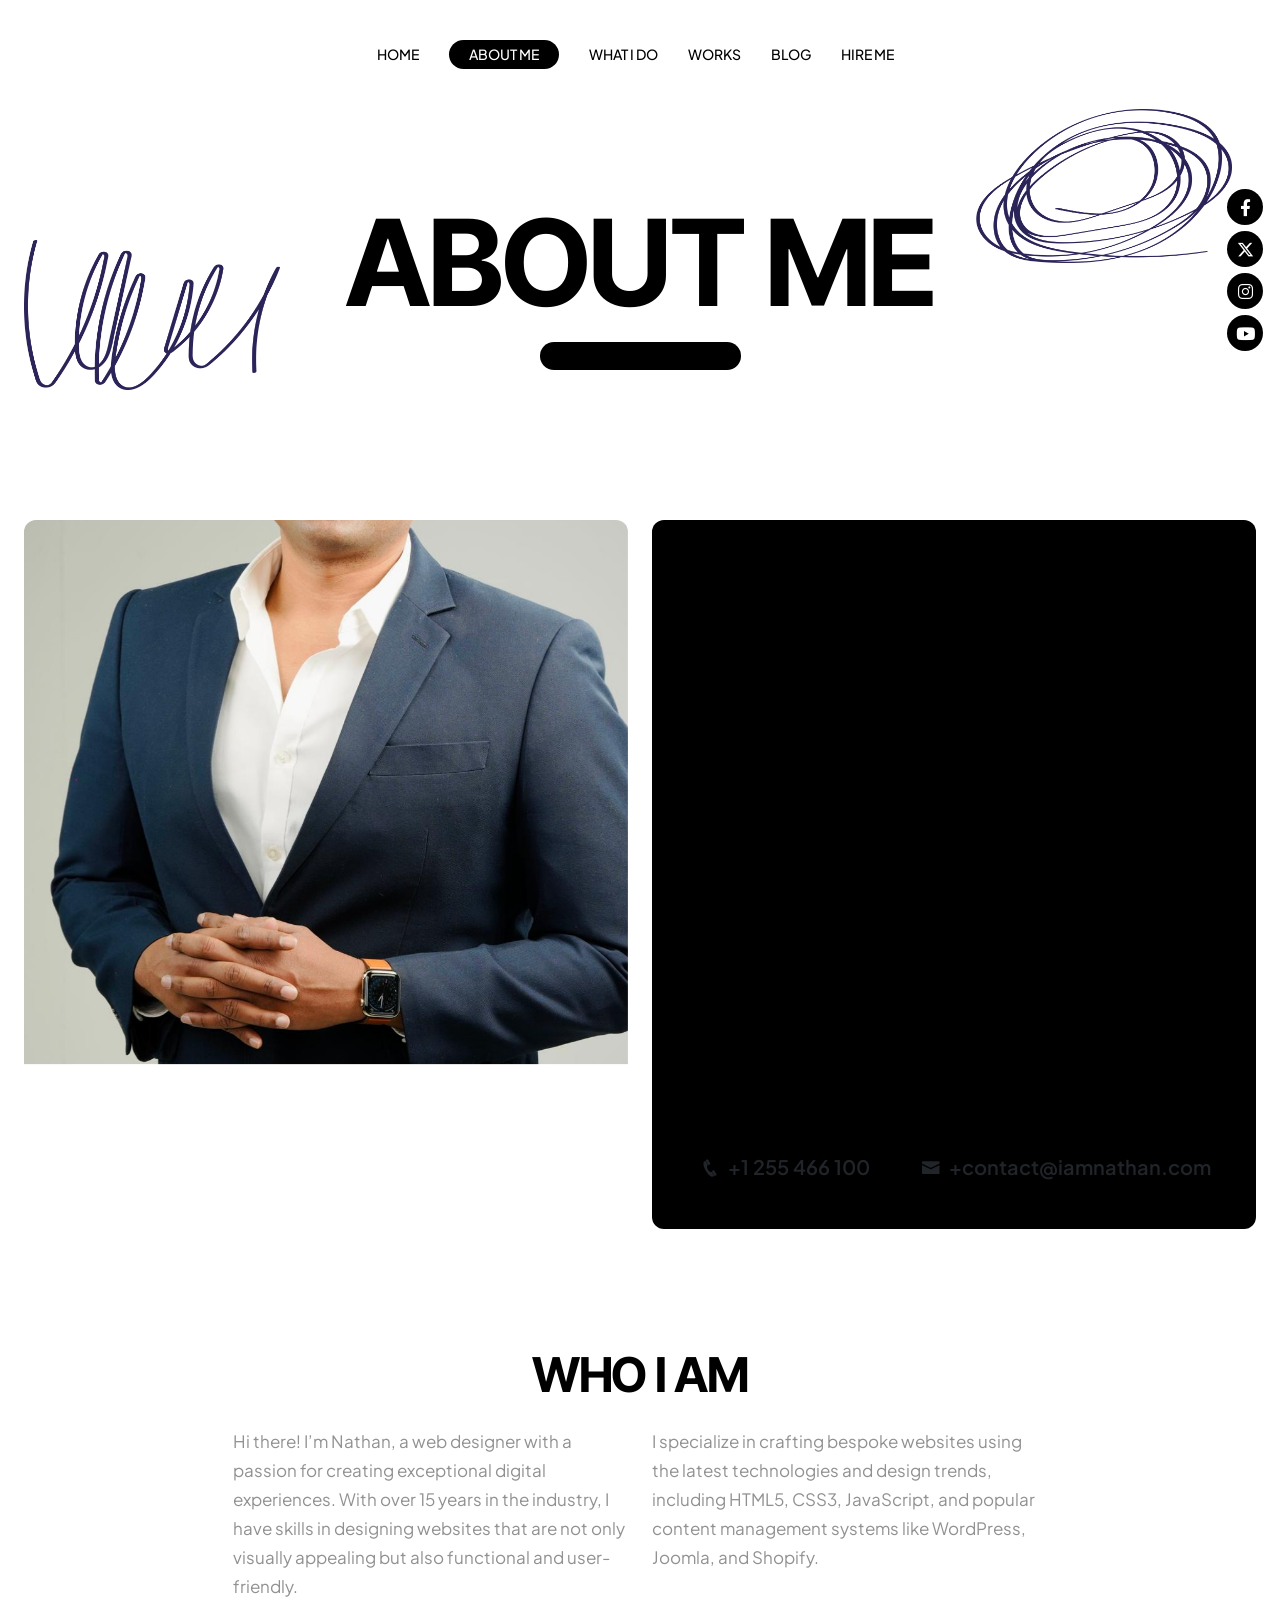
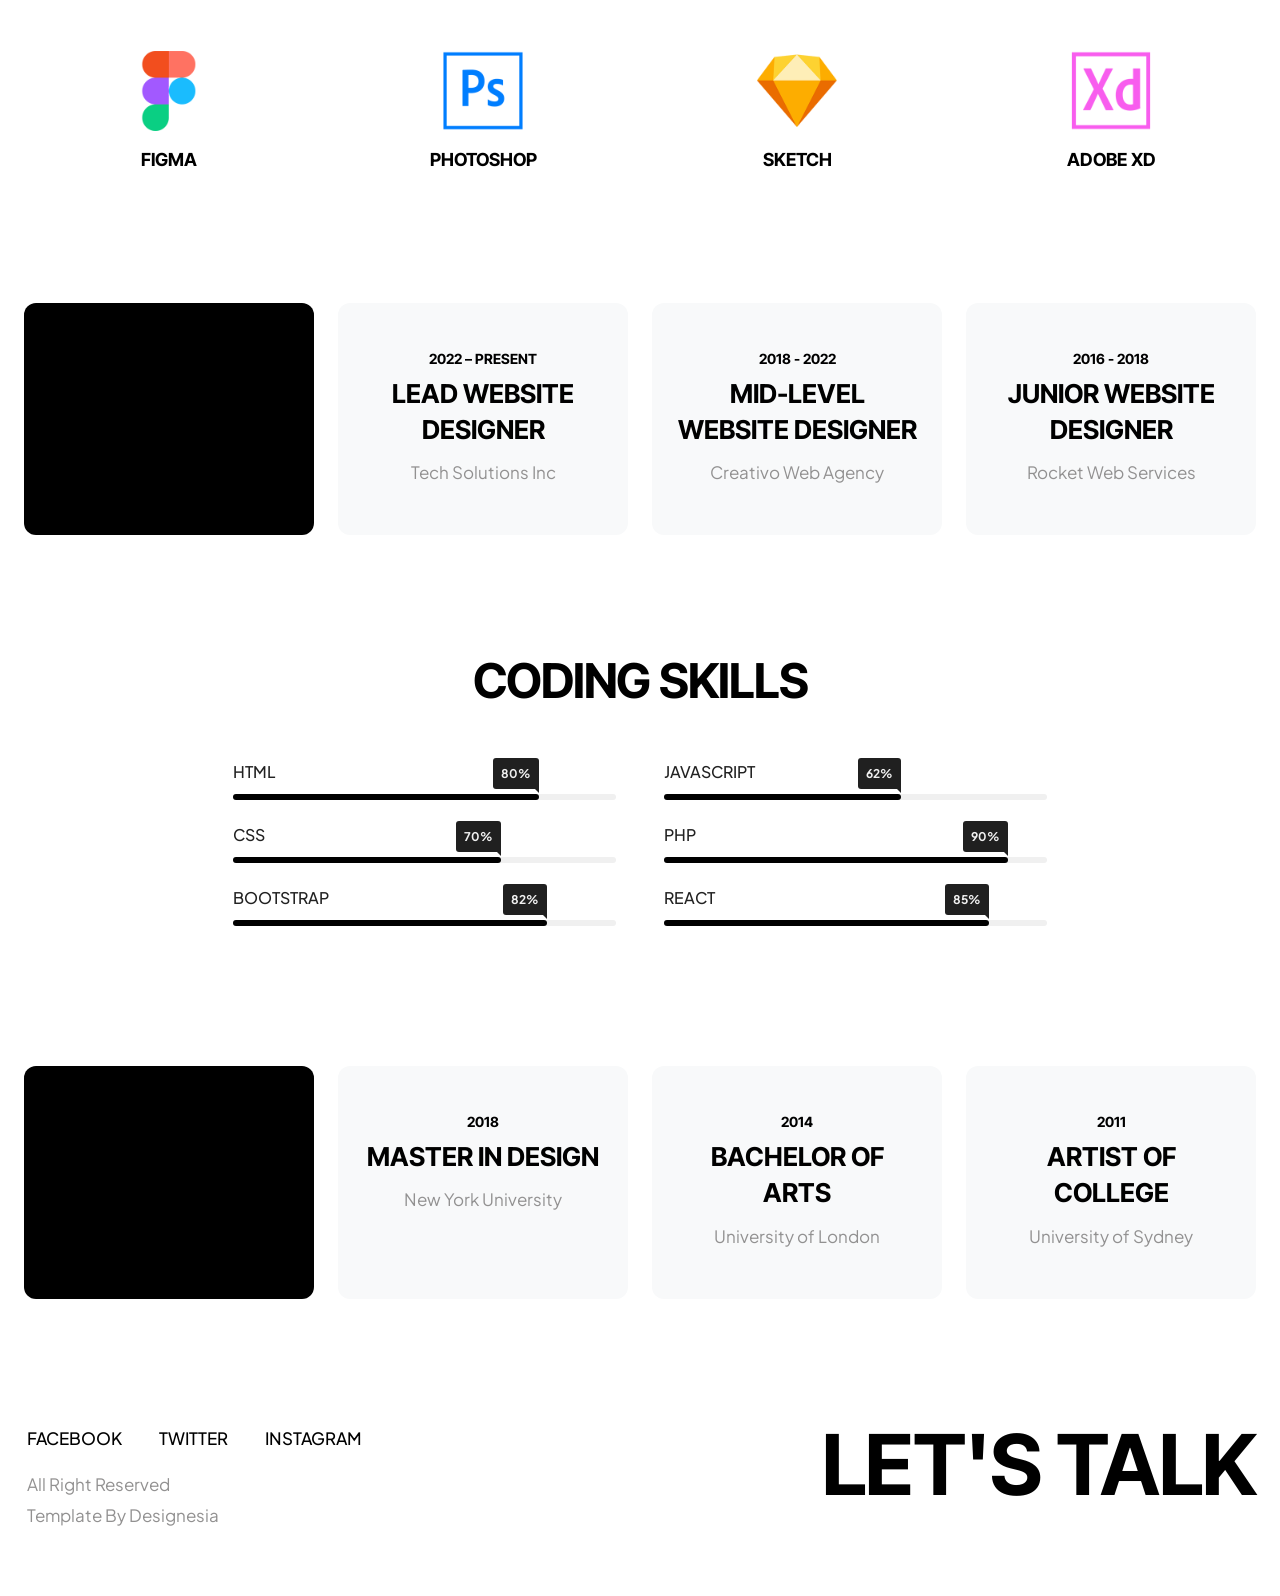
==== commit 1eb8bf9a: "done home page" ====
--- a/about.html
+++ b/about.html
@@ -2,7 +2,7 @@
 <html lang="en">
 
 <head>
-    <title>Nathan Personal Website</title>
+    <title>Didarul Alam</title>
     <link rel="icon" href="images/icon.webp" type="image/gif" sizes="16x16">
     <meta content="text/html;charset=utf-8" http-equiv="Content-Type">
     <meta content="width=device-width, initial-scale=1.0" name="viewport" >
@@ -38,12 +38,12 @@
                         <div class="col-lg-12">
                             <div class="text-center pt-3 text-uppercase d-menu-1 fs-14 fw-bold wow" data-wow-delay=".3s">
                                 <ul>
-                                    <li><a href="07_index.html">Home</a></li>
-                                    <li class="active"><a href="07_about.html">About Me</a></li>
-                                    <li><a href="07_services.html">What I Do</a></li>
-                                    <li><a href="07_works.html">Works</a></li>
-                                    <li><a href="07_blog.html">Blog</a></li>
-                                    <li><a href="07_contact.html">Hire Me</a></li>
+                                    <li><a href="index.html">Home</a></li>
+                                    <li class="active"><a href="about.html">About Me</a></li>
+                                    <li><a href="services.html">What I Do</a></li>
+                                    <li><a href="works.html">Works</a></li>
+                                    <li><a href="blog.html">Blog</a></li>
+                                    <li><a href="contact.html">Hire Me</a></li>
                                 </ul>
                             </div>
                         </div>
@@ -315,7 +315,7 @@
                         </div>
 
                         <div class="col-lg-6 text-lg-end">
-                            <a href="07_contact.html">
+                            <a href="contact.html">
                                 <h2 class="fs-84 fw-800 pe-3 shuffle wow fadeInLeft" data-wow-delay=".3s">Let's Talk</h2>
                             </a>
                         </div>
--- a/css/07_custom.css
+++ b/css/07_custom.css
@@ -3,7 +3,7 @@
 
 *{
 --title-font:"Inter Tight";
---primary-color: #B8FF65;
+--primary-color: #000000;
 --primary-color-rgb: 184, 255, 101;
 --secondary-color: #B8FF65;
 --secondary-color-rgb: 184, 255, 101;
@@ -11,6 +11,7 @@
 --bg-light: #F3F3F3;
 --body-font-color:#929191;
 --body-font-size: 17px;
+/* --title-font-color: white; */
 --title-font-color: #000000;
 --title-font-weight: bold;
 }
@@ -28,12 +29,16 @@
     display: none;
 }
 
-.d-menu-1 li.active{
+.d-menu-1 li.active {
     background: var(--primary-color);
     padding: 0 20px;
-    border-radius:30px;
-    -moz-border-radius:30px;
-    -webkit-border-radius:30px;
+    border-radius: 30px;
+    -moz-border-radius: 30px;
+    -webkit-border-radius: 30px;
+}
+
+.d-menu-1 li.active a {
+    color: #ffffff !important;
 }
 
 a.btn-main,
